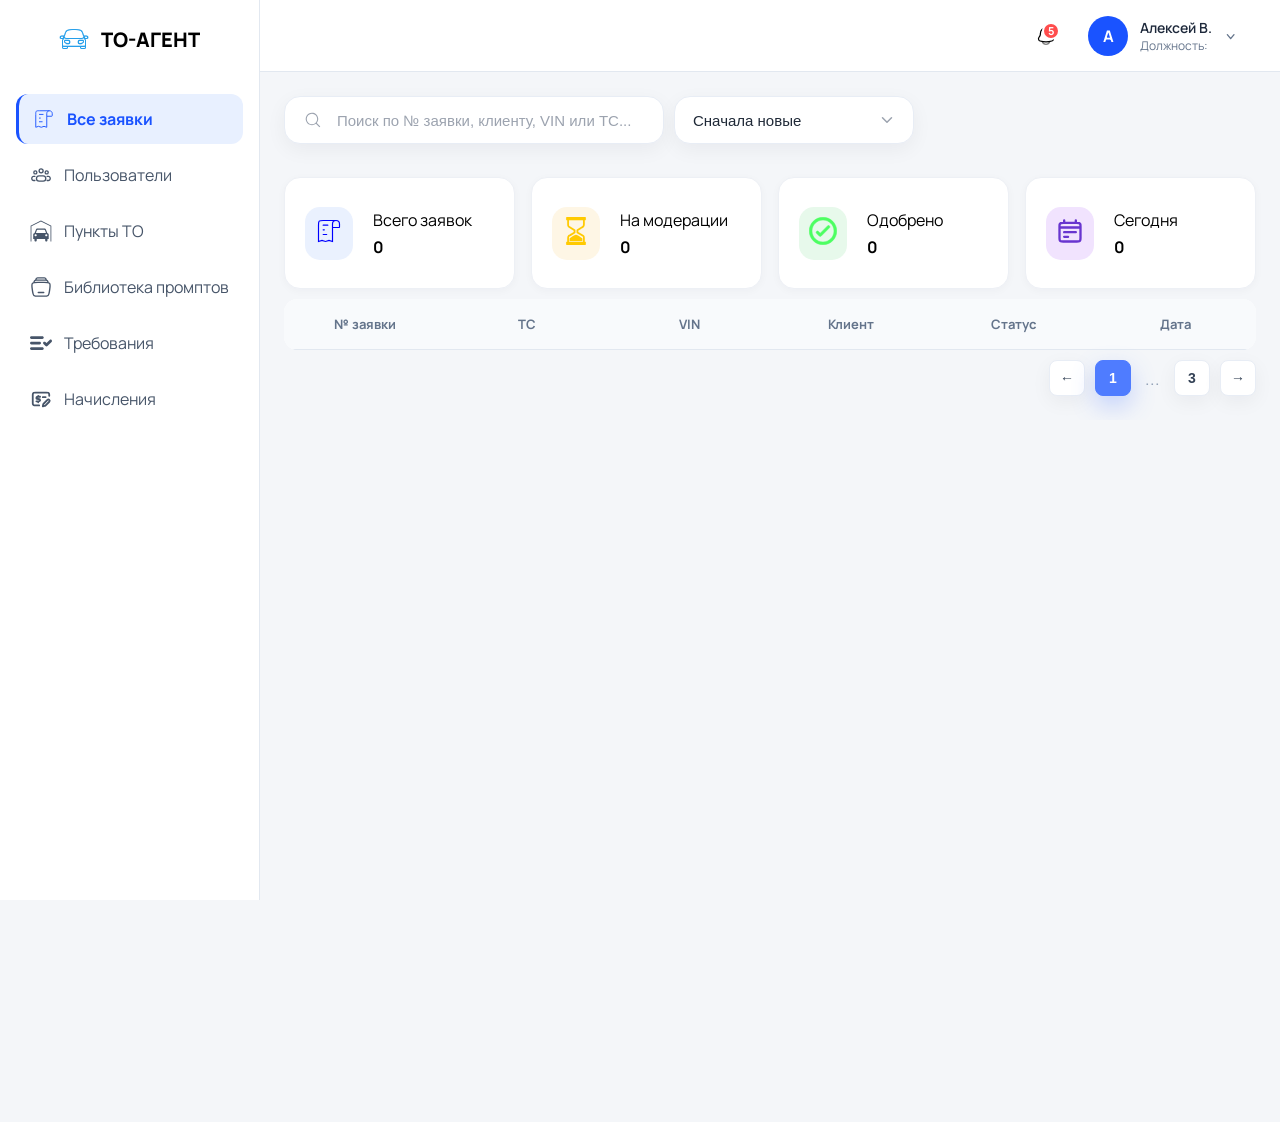
==== AdminPage/Mainpage.html @ 26b4badb "Коммит перед изменениями" ====
<!DOCTYPE html>
<html lang="ru">

<head>
    <meta charset="UTF-8">
    <meta name="viewport" content="width=device-width, initial-scale=1.0">
    <title>ТО-Агент</title>
    <link rel="icon" type="image/png" sizes="32x32" href="/Assets/Images/Icons/fourdicon.png">

    <link rel="stylesheet" href="Mainpage.css">
    <link rel="stylesheet" href="styles/Loader.css">
    <!-- Modals -->
    <link rel="stylesheet" href="styles/modals/AddTsPhotoModal.css">
    <link rel="stylesheet" href="styles/modals/AddTsDocumentModal.css">
    <link rel="stylesheet" href="styles/modals/DetailsSidebarModal.css">
    <link rel="stylesheet" href="styles/modals/ProfileSetting.css">
    <link rel="stylesheet" href="styles/modals/AddNewPromptModal.css">
    <link rel="stylesheet" href="styles/modals/AddNewPtoModal.css">
    <link rel="stylesheet" href="styles/modals/AddNewPhotoRequirementModal.css">
    <link rel="stylesheet" href="styles/modals/AddNewDocumentRequirementModal.css">
    <link rel="stylesheet" href="styles/modals/AccrualBalanceModal.css">
    <link rel="stylesheet" href="styles/modals/DeductBalanceModal.css">
    <link rel="stylesheet" href="styles/modals/DetailsPtoSidebar.css">
    <link rel="stylesheet" href="styles/modals/EditApplicationPhotoModal.css">
    <link rel="stylesheet" href="styles/modals/DeleteUserModal.css">
    <link rel="stylesheet" href="styles/modals/RedactUserModal.css">
    <link rel="stylesheet" href="styles/modals/DeletePromptModal.css">
    <link rel="stylesheet" href="styles/modals/RedactPromptModal.css">
    <link rel="stylesheet" href="styles/modals/RedactPtoModal.css">
    <link rel="stylesheet" href="styles/modals/DeletePtoModal.css">
    <link rel="stylesheet" href="styles/modals/NotificationModal.css">

    <!-- Screens -->
    <link rel="stylesheet" href="styles/screens/ApplicationsScreen.css">
    <link rel="stylesheet" href="styles/screens/UsersScreen.css">
    <link rel="stylesheet" href="styles/screens/PtoScreen.css">
    <link rel="stylesheet" href="styles/screens/PromptsScreen.css">
    <link rel="stylesheet" href="styles/screens/RequirementsScreen.css">
    <link rel="stylesheet" href="styles/screens/AccrualsScreen.css">

    <!-- Connections -->
    <link rel="preconnect" href="https://fonts.googleapis.com">
    <link rel="preconnect" href="https://fonts.gstatic.com" crossorigin>
    <link href="https://fonts.googleapis.com/css2?family=Manrope:wght@400;500;600;700;800&display=swap"
        rel="stylesheet">
    <link rel="stylesheet" href="../LibVendors/Tagify/tagify.css">
</head>

<body>
    <div id="AppLoader" class="AppLoader">
        <div class="LoaderBody">
            <div class="LoaderSpinner">
                <svg fill="none" height="100%" width="100%" viewBox="0 0 500 500" xmlns:xlink="http://www.w3.org/1999/xlink" xmlns="http://www.w3.org/2000/svg"> <g id="i0"> <g transform="translate(251.026,285.171)"> <animateTransform repeatCount="indefinite" type="translate" attributeName="transform" dur="2.78s" begin="0s" calcMode="spline" values="251.026 285.171; 251.026 282.474; 251.026 285.171; 251.026 282.474; 251.026 285.171; 251.026 282.474; 251.026 285.171; 251.026 282.474; 251.026 285.171; 251.026 282.474; 251.026 285.171; 251.026 282.474; 251.026 285.171; 251.026 282.474; 251.026 285.171; 251.026 282.474; 251.026 285.171; 251.026 282.474; 251.026 285.171; 251.026 282.474; 251.026 285.171; 251.026 282.474; 251.026 285.171; 251.026 282.474; 251.026 285.171; 251.026 282.474; 251.026 285.171; 251.026 282.474; 251.026 285.171; 251.026 282.474; 251.026 285.171; 251.026 282.474; 251.026 285.171; 251.026 282.474; 251.026 285.171; 251.026 282.474; 251.026 285.171; 251.026 282.474; 251.026 285.171; 251.026 282.474; 251.026 285.171; 251.026 282.474; 251.026 285.171; 251.026 282.474; 251.026 285.171; 251.026 282.474; 251.026 285.171; 251.026 285.171" keyTimes="0; 0.021583; 0.043165; 0.064748; 0.086331; 0.107914; 0.129497; 0.151079; 0.172662; 0.194244; 0.215827; 0.23741; 0.258993; 0.280576; 0.302158; 0.323741; 0.345324; 0.366906; 0.388489; 0.410071; 0.431655; 0.453238; 0.47482; 0.496403; 0.517985; 0.539568; 0.561151; 0.582734; 0.604317; 0.625899; 0.647482; 0.669065; 0.690647; 0.71223; 0.733813; 0.755396; 0.776979; 0.798561; 0.820144; 0.841727; 0.863309; 0.884892; 0.906474; 0.928058; 0.949641; 0.971223; 0.992806; 1" keySplines="0.333 0 0.667 1; 0.333 0 0.667 1; 0.167 0 0.667 1; 0.333 0 0.667 1; 0.167 0 0.667 1; 0.333 0 0.667 1; 0.167 0 0.667 1; 0.333 0 0.667 1; 0.167 0 0.667 1; 0.333 0 0.667 1; 0.167 0 0.667 1; 0.333 0 0.667 1; 0.167 0 0.667 1; 0.333 0 0.667 1; 0.167 0 0.667 1; 0.333 0 0.667 1; 0.167 0 0.667 1; 0.333 0 0.667 1; 0.167 0 0.667 1; 0.333 0 0.667 1; 0.167 0 0.667 1; 0.333 0 0.667 1; 0.167 0 0.667 1; 0.333 0 0.667 1; 0.167 0 0.667 1; 0.333 0 0.667 1; 0.167 0 0.667 1; 0.333 0 0.667 1; 0.167 0 0.667 1; 0.333 0 0.667 1; 0.167 0 0.667 1; 0.333 0 0.667 1; 0.167 0 0.667 1; 0.333 0 0.667 1; 0.167 0 0.667 1; 0.333 0 0.667 1; 0.167 0 0.667 1; 0.333 0 0.667 1; 0.167 0 0.667 1; 0.333 0 0.667 1; 0.167 0 0.667 1; 0.333 0 0.667 1; 0.167 0 0.667 1; 0.333 0 0.667 1; 0.167 0 0.667 1; 0.333 0 0.667 1; 0 0 1 1" fill="freeze" /> <g transform="scale(6.64,6.64) translate(-25.155,-30.297)"> <g id="i1"> <path d="M34.186,30.297C34.186,30.297,16.124,30.297,16.124,30.297" stroke-miterlimit="10" stroke-width="1" stroke="#0066f1"> <animate repeatCount="indefinite" attributeName="d" dur="2.78s" begin="0s" calcMode="spline" values="M34.186,30.297C34.186,30.297,16.124,30.297,16.124,30.297; M34.186,30.297C34.186,30.297,16.124,30.297,16.124,30.297; M34.186,30.297C34.186,30.297,16.124,30.297,16.124,30.297; M26.655,30.325C26.655,30.325,16.124,30.297,16.124,30.297; M26.655,30.325C26.655,30.325,16.124,30.297,16.124,30.297; M34.186,30.297C34.186,30.297,16.124,30.297,16.124,30.297; M34.186,30.297C34.186,30.297,16.124,30.297,16.124,30.297" keyTimes="0; 0.604317; 0.683453; 0.748201; 0.920863; 0.985612; 1" keySplines="0 0 1 1; 0.333 0 0.667 1; 0.333 0 0.667 1; 0.333 0 0.667 1; 0.333 0 0.667 1; 0 0 1 1" fill="freeze" /> </path> </g> </g> </g> </g> <g id="i0"> <g transform="translate(251.026,285.171)"> <animateTransform repeatCount="indefinite" type="translate" attributeName="transform" dur="2.78s" begin="0s" calcMode="spline" values="251.026 285.171; 251.026 282.474; 251.026 285.171; 251.026 282.474; 251.026 285.171; 251.026 282.474; 251.026 285.171; 251.026 282.474; 251.026 285.171; 251.026 282.474; 251.026 285.171; 251.026 282.474; 251.026 285.171; 251.026 282.474; 251.026 285.171; 251.026 282.474; 251.026 285.171; 251.026 282.474; 251.026 285.171; 251.026 282.474; 251.026 285.171; 251.026 282.474; 251.026 285.171; 251.026 282.474; 251.026 285.171; 251.026 282.474; 251.026 285.171; 251.026 282.474; 251.026 285.171; 251.026 282.474; 251.026 285.171; 251.026 282.474; 251.026 285.171; 251.026 282.474; 251.026 285.171; 251.026 282.474; 251.026 285.171; 251.026 282.474; 251.026 285.171; 251.026 282.474; 251.026 285.171; 251.026 282.474; 251.026 285.171; 251.026 282.474; 251.026 285.171; 251.026 282.474; 251.026 285.171; 251.026 285.171" keyTimes="0; 0.021583; 0.043165; 0.064748; 0.086331; 0.107914; 0.129497; 0.151079; 0.172662; 0.194244; 0.215827; 0.23741; 0.258993; 0.280576; 0.302158; 0.323741; 0.345324; 0.366906; 0.388489; 0.410071; 0.431655; 0.453238; 0.47482; 0.496403; 0.517985; 0.539568; 0.561151; 0.582734; 0.604317; 0.625899; 0.647482; 0.669065; 0.690647; 0.71223; 0.733813; 0.755396; 0.776979; 0.798561; 0.820144; 0.841727; 0.863309; 0.884892; 0.906474; 0.928058; 0.949641; 0.971223; 0.992806; 1" keySplines="0.333 0 0.667 1; 0.333 0 0.667 1; 0.167 0 0.667 1; 0.333 0 0.667 1; 0.167 0 0.667 1; 0.333 0 0.667 1; 0.167 0 0.667 1; 0.333 0 0.667 1; 0.167 0 0.667 1; 0.333 0 0.667 1; 0.167 0 0.667 1; 0.333 0 0.667 1; 0.167 0 0.667 1; 0.333 0 0.667 1; 0.167 0 0.667 1; 0.333 0 0.667 1; 0.167 0 0.667 1; 0.333 0 0.667 1; 0.167 0 0.667 1; 0.333 0 0.667 1; 0.167 0 0.667 1; 0.333 0 0.667 1; 0.167 0 0.667 1; 0.333 0 0.667 1; 0.167 0 0.667 1; 0.333 0 0.667 1; 0.167 0 0.667 1; 0.333 0 0.667 1; 0.167 0 0.667 1; 0.333 0 0.667 1; 0.167 0 0.667 1; 0.333 0 0.667 1; 0.167 0 0.667 1; 0.333 0 0.667 1; 0.167 0 0.667 1; 0.333 0 0.667 1; 0.167 0 0.667 1; 0.333 0 0.667 1; 0.167 0 0.667 1; 0.333 0 0.667 1; 0.167 0 0.667 1; 0.333 0 0.667 1; 0.167 0 0.667 1; 0.333 0 0.667 1; 0.167 0 0.667 1; 0.333 0 0.667 1; 0 0 1 1" fill="freeze" /> <g transform="scale(6.64,6.64) translate(-25.155,-30.297)"> <g transform="matrix(1,0,0,1,0,0)" id="i2"> <g id="i3" transform="matrix(1,0,0,1,25.261,26.331)"> <path d="M-15.775,3.966C-15.775,3.966,-19.064,3.966,-19.064,3.966C-19.832,3.966,-20.456,3.343,-20.456,2.574C-20.456,2.574,-20.456,-0.023,-20.456,-0.023C-20.456,-2.201,-18.691,-3.966,-16.514,-3.966C-16.514,-3.966,13.915,-3.966,13.915,-3.966C17.527,-3.966,20.456,-1.038,20.456,2.574C20.456,2.574,20.456,3.966,20.456,3.966C20.456,3.966,15.562,3.966,15.562,3.966" stroke-miterlimit="10" stroke-width="1" stroke="#0066f1"> <animate repeatCount="indefinite" attributeName="d" dur="2.78s" begin="0s" calcMode="spline" values="M-15.775,3.966C-15.775,3.966,-19.064,3.966,-19.064,3.966C-19.832,3.966,-20.456,3.343,-20.456,2.574C-20.456,2.574,-20.456,-0.023,-20.456,-0.023C-20.456,-2.201,-18.691,-3.966,-16.514,-3.966C-16.514,-3.966,13.915,-3.966,13.915,-3.966C17.527,-3.966,20.456,-1.038,20.456,2.574C20.456,2.574,20.456,3.966,20.456,3.966C20.456,3.966,15.562,3.966,15.562,3.966; M-15.775,3.966C-15.775,3.966,-19.064,3.966,-19.064,3.966C-19.832,3.966,-20.456,3.343,-20.456,2.574C-20.456,2.574,-20.456,-0.023,-20.456,-0.023C-20.456,-2.201,-18.691,-3.966,-16.514,-3.966C-16.514,-3.966,13.915,-3.966,13.915,-3.966C17.527,-3.966,20.456,-1.038,20.456,2.574C20.456,2.574,20.456,3.966,20.456,3.966C20.456,3.966,15.562,3.966,15.562,3.966; M-15.775,3.966C-15.775,3.966,-19.064,3.966,-19.064,3.966C-19.832,3.966,-20.456,3.343,-20.456,2.574C-20.456,2.574,-20.456,-1.529,-20.456,-1.529C-20.456,-3.707,-18.691,-5.472,-16.514,-5.472C-16.514,-5.472,13.915,-5.472,13.915,-5.472C17.527,-5.472,20.456,-2.544,20.456,1.068C20.456,1.068,20.456,3.966,20.456,3.966C20.456,3.966,15.562,3.966,15.562,3.966; M-15.775,3.966C-15.775,3.966,-19.064,3.966,-19.064,3.966C-19.832,3.966,-20.456,3.343,-20.456,2.574C-20.456,2.574,-20.456,-1.529,-20.456,-1.529C-20.456,-3.707,-18.691,-5.472,-16.514,-5.472C-16.514,-5.472,13.915,-5.472,13.915,-5.472C17.527,-5.472,20.456,-2.544,20.456,1.068C20.456,1.068,20.456,3.966,20.456,3.966C20.456,3.966,15.562,3.966,15.562,3.966; M-15.775,3.966C-15.775,3.966,-19.064,3.966,-19.064,3.966C-19.832,3.966,-20.456,3.343,-20.456,2.574C-20.456,2.574,-20.456,-0.023,-20.456,-0.023C-20.456,-2.201,-18.691,-3.966,-16.514,-3.966C-16.514,-3.966,13.915,-3.213,13.915,-3.213C17.527,-3.213,20.456,-1.038,20.456,2.574C20.456,2.574,20.456,3.966,20.456,3.966C20.456,3.966,15.562,3.966,15.562,3.966; M-15.775,3.966C-15.775,3.966,-19.064,3.966,-19.064,3.966C-19.832,3.966,-20.456,3.343,-20.456,2.574C-20.456,2.574,-20.456,-0.023,-20.456,-0.023C-20.456,-2.201,-18.691,-3.966,-16.514,-3.966C-16.514,-3.966,13.915,-3.213,13.915,-3.213C17.527,-3.213,20.456,-1.038,20.456,2.574C20.456,2.574,20.456,3.966,20.456,3.966C20.456,3.966,15.562,3.966,15.562,3.966; M-15.775,3.966C-15.775,3.966,-19.064,3.966,-19.064,3.966C-19.832,3.966,-20.456,3.343,-20.456,2.574C-20.456,2.574,-20.456,-0.023,-20.456,-0.023C-20.456,-2.201,-18.691,-3.966,-16.514,-3.966C-16.514,-3.966,6.762,-3.966,6.762,-3.966C10.374,-3.966,13.302,-1.038,13.302,2.574C13.302,2.574,13.302,3.966,13.302,3.966C13.302,3.966,8.558,4,8.558,4; M-15.775,3.966C-15.775,3.966,-19.064,3.966,-19.064,3.966C-19.832,3.966,-20.456,3.343,-20.456,2.574C-20.456,2.574,-20.456,-0.023,-20.456,-0.023C-20.456,-2.201,-18.691,-3.966,-16.514,-3.966C-16.514,-3.966,6.762,-3.966,6.762,-3.966C10.374,-3.966,13.302,-1.038,13.302,2.574C13.302,2.574,13.302,3.966,13.302,3.966C13.302,3.966,8.558,4,8.558,4; M-15.775,3.966C-15.775,3.966,-19.064,3.966,-19.064,3.966C-19.832,3.966,-20.456,3.343,-20.456,2.574C-20.456,2.574,-20.456,-0.023,-20.456,-0.023C-20.456,-2.201,-18.691,-3.966,-16.514,-3.966C-16.514,-3.966,13.915,-3.966,13.915,-3.966C17.527,-3.966,20.456,-1.038,20.456,2.574C20.456,2.574,20.456,3.966,20.456,3.966C20.456,3.966,15.562,3.966,15.562,3.966; M-15.775,3.966C-15.775,3.966,-19.064,3.966,-19.064,3.966C-19.832,3.966,-20.456,3.343,-20.456,2.574C-20.456,2.574,-20.456,-0.023,-20.456,-0.023C-20.456,-2.201,-18.691,-3.966,-16.514,-3.966C-16.514,-3.966,13.915,-3.966,13.915,-3.966C17.527,-3.966,20.456,-1.038,20.456,2.574C20.456,2.574,20.456,3.966,20.456,3.966C20.456,3.966,15.562,3.966,15.562,3.966" keyTimes="0; 0.122302; 0.18705; 0.395684; 0.460432; 0.683453; 0.748201; 0.920863; 0.985612; 1" keySplines="0 0 1 1; 0.333 0 0.667 1; 0.333 0 0.667 1; 0.333 0 0.667 1; 0.333 0 0.667 1; 0.333 0 0.667 1; 0.333 0 0.667 1; 0.333 0 0.667 1; 0 0 1 1" fill="freeze" /> </path> </g> </g> </g> </g> </g> <g id="i0"> <g transform="translate(251.026,285.171)"> <animateTransform repeatCount="indefinite" type="translate" attributeName="transform" dur="2.78s" begin="0s" calcMode="spline" values="251.026 285.171; 251.026 282.474; 251.026 285.171; 251.026 282.474; 251.026 285.171; 251.026 282.474; 251.026 285.171; 251.026 282.474; 251.026 285.171; 251.026 282.474; 251.026 285.171; 251.026 282.474; 251.026 285.171; 251.026 282.474; 251.026 285.171; 251.026 282.474; 251.026 285.171; 251.026 282.474; 251.026 285.171; 251.026 282.474; 251.026 285.171; 251.026 282.474; 251.026 285.171; 251.026 282.474; 251.026 285.171; 251.026 282.474; 251.026 285.171; 251.026 282.474; 251.026 285.171; 251.026 282.474; 251.026 285.171; 251.026 282.474; 251.026 285.171; 251.026 282.474; 251.026 285.171; 251.026 282.474; 251.026 285.171; 251.026 282.474; 251.026 285.171; 251.026 282.474; 251.026 285.171; 251.026 282.474; 251.026 285.171; 251.026 282.474; 251.026 285.171; 251.026 282.474; 251.026 285.171; 251.026 285.171" keyTimes="0; 0.021583; 0.043165; 0.064748; 0.086331; 0.107914; 0.129497; 0.151079; 0.172662; 0.194244; 0.215827; 0.23741; 0.258993; 0.280576; 0.302158; 0.323741; 0.345324; 0.366906; 0.388489; 0.410071; 0.431655; 0.453238; 0.47482; 0.496403; 0.517985; 0.539568; 0.561151; 0.582734; 0.604317; 0.625899; 0.647482; 0.669065; 0.690647; 0.71223; 0.733813; 0.755396; 0.776979; 0.798561; 0.820144; 0.841727; 0.863309; 0.884892; 0.906474; 0.928058; 0.949641; 0.971223; 0.992806; 1" keySplines="0.333 0 0.667 1; 0.333 0 0.667 1; 0.167 0 0.667 1; 0.333 0 0.667 1; 0.167 0 0.667 1; 0.333 0 0.667 1; 0.167 0 0.667 1; 0.333 0 0.667 1; 0.167 0 0.667 1; 0.333 0 0.667 1; 0.167 0 0.667 1; 0.333 0 0.667 1; 0.167 0 0.667 1; 0.333 0 0.667 1; 0.167 0 0.667 1; 0.333 0 0.667 1; 0.167 0 0.667 1; 0.333 0 0.667 1; 0.167 0 0.667 1; 0.333 0 0.667 1; 0.167 0 0.667 1; 0.333 0 0.667 1; 0.167 0 0.667 1; 0.333 0 0.667 1; 0.167 0 0.667 1; 0.333 0 0.667 1; 0.167 0 0.667 1; 0.333 0 0.667 1; 0.167 0 0.667 1; 0.333 0 0.667 1; 0.167 0 0.667 1; 0.333 0 0.667 1; 0.167 0 0.667 1; 0.333 0 0.667 1; 0.167 0 0.667 1; 0.333 0 0.667 1; 0.167 0 0.667 1; 0.333 0 0.667 1; 0.167 0 0.667 1; 0.333 0 0.667 1; 0.167 0 0.667 1; 0.333 0 0.667 1; 0.167 0 0.667 1; 0.333 0 0.667 1; 0.167 0 0.667 1; 0.333 0 0.667 1; 0 0 1 1" fill="freeze" /> <g transform="scale(6.64,6.64) translate(-25.155,-30.297)"> <g id="i4"> <g transform="translate(6.139,27.36)"> <animateTransform repeatCount="indefinite" type="translate" attributeName="transform" dur="2.78s" begin="0s" calcMode="spline" values="6.139 27.36; 6.139 27.36; 6.139 26.984; 6.139 26.984; 6.139 27.134; 6.139 27.134; 6.139 27.134; 6.139 27.36; 6.139 27.36" keyTimes="0; 0.122302; 0.18705; 0.395684; 0.460432; 0.683453; 0.920863; 0.985612; 1" keySplines="0 0 1 1; 0.333 0 0.667 1; 0 0 1 1; 0.333 0 0.667 1; 0 0 1 1; 0 0 1 1; 0.333 0 0.667 1; 0 0 1 1" fill="freeze" /> <g transform="scale(1,1) translate(-6.139,-27.36)"> <g id="i5" transform="matrix(1,0,0,1,6.139,27.36)"> <path d="M0.335,-0.997C0.335,-0.997,-1.333,-0.997,-1.333,-0.997C-1.333,-0.997,-1.333,0.997,-1.333,0.997C-1.333,0.997,0.335,0.997,0.335,0.997C0.886,0.997,1.333,0.551,1.333,0C1.333,-0.551,0.886,-0.997,0.335,-0.997Z" stroke-miterlimit="10" stroke-width="1" stroke="#0066f1"> <animate repeatCount="indefinite" attributeName="d" dur="2.78s" begin="0s" calcMode="spline" values="M0.335,-0.997C0.335,-0.997,-1.333,-0.997,-1.333,-0.997C-1.333,-0.997,-1.333,0.997,-1.333,0.997C-1.333,0.997,0.335,0.997,0.335,0.997C0.886,0.997,1.333,0.551,1.333,0C1.333,-0.551,0.886,-0.997,0.335,-0.997Z; M0.335,-0.997C0.335,-0.997,-1.333,-0.997,-1.333,-0.997C-1.333,-0.997,-1.333,0.997,-1.333,0.997C-1.333,0.997,0.335,0.997,0.335,0.997C0.886,0.997,1.333,0.551,1.333,0C1.333,-0.551,0.886,-0.997,0.335,-0.997Z; M0.335,-2.409C0.335,-2.409,-1.333,-2.409,-1.333,-2.409C-1.333,-2.409,-1.333,0.997,-1.333,0.997C-1.333,0.997,0.335,0.997,0.335,0.997C0.886,0.997,1.384,0.479,1.333,-0.753C1.278,-2.08,0.886,-2.409,0.335,-2.409Z; M0.335,-2.409C0.335,-2.409,-1.333,-2.409,-1.333,-2.409C-1.333,-2.409,-1.333,0.997,-1.333,0.997C-1.333,0.997,0.335,0.997,0.335,0.997C0.886,0.997,1.384,0.479,1.333,-0.753C1.278,-2.08,0.886,-2.409,0.335,-2.409Z; M0.335,-0.903C0.335,-0.903,-1.258,-0.903,-1.258,-0.903C-1.258,-0.903,-1.258,0.997,-1.258,0.997C-1.258,0.997,0.335,0.997,0.335,0.997C0.886,0.997,1.797,0.991,1.801,-0.037C1.805,-0.873,0.886,-0.903,0.335,-0.903Z; M0.335,-0.903C0.335,-0.903,-1.258,-0.903,-1.258,-0.903C-1.258,-0.903,-1.258,0.997,-1.258,0.997C-1.258,0.997,0.335,0.997,0.335,0.997C0.886,0.997,1.797,0.991,1.801,-0.037C1.805,-0.873,0.886,-0.903,0.335,-0.903Z; M0.335,-1.138C0.335,-1.138,-1.258,-1.138,-1.258,-1.138C-1.258,-1.138,-1.258,1.35,-1.258,1.35C-1.258,1.35,0.335,1.35,0.335,1.35C0.886,1.35,1.711,1.158,1.707,-0.037C1.704,-0.873,0.886,-1.138,0.335,-1.138Z; M0.335,-1.138C0.335,-1.138,-1.258,-1.138,-1.258,-1.138C-1.258,-1.138,-1.258,1.35,-1.258,1.35C-1.258,1.35,0.335,1.35,0.335,1.35C0.886,1.35,1.711,1.158,1.707,-0.037C1.704,-0.873,0.886,-1.138,0.335,-1.138Z; M0.335,-0.997C0.335,-0.997,-1.333,-0.997,-1.333,-0.997C-1.333,-0.997,-1.333,0.997,-1.333,0.997C-1.333,0.997,0.335,0.997,0.335,0.997C0.886,0.997,1.333,0.551,1.333,0C1.333,-0.551,0.886,-0.997,0.335,-0.997Z; M0.335,-0.997C0.335,-0.997,-1.333,-0.997,-1.333,-0.997C-1.333,-0.997,-1.333,0.997,-1.333,0.997C-1.333,0.997,0.335,0.997,0.335,0.997C0.886,0.997,1.333,0.551,1.333,0C1.333,-0.551,0.886,-0.997,0.335,-0.997Z" keyTimes="0; 0.122302; 0.18705; 0.395684; 0.460432; 0.683453; 0.748201; 0.920863; 0.985612; 1" keySplines="0 0 1 1; 0.333 0 0.667 1; 0.333 0 0.667 1; 0.333 0 0.667 1; 0.333 0 0.667 1; 0.333 0 0.667 1; 0.333 0 0.667 1; 0.333 0 0.667 1; 0 0 1 1" fill="freeze" /> </path> </g> </g> </g> </g> </g> </g> </g> <g id="i0"> <g transform="translate(251.026,285.171)"> <animateTransform repeatCount="indefinite" type="translate" attributeName="transform" dur="2.78s" begin="0s" calcMode="spline" values="251.026 285.171; 251.026 282.474; 251.026 285.171; 251.026 282.474; 251.026 285.171; 251.026 282.474; 251.026 285.171; 251.026 282.474; 251.026 285.171; 251.026 282.474; 251.026 285.171; 251.026 282.474; 251.026 285.171; 251.026 282.474; 251.026 285.171; 251.026 282.474; 251.026 285.171; 251.026 282.474; 251.026 285.171; 251.026 282.474; 251.026 285.171; 251.026 282.474; 251.026 285.171; 251.026 282.474; 251.026 285.171; 251.026 282.474; 251.026 285.171; 251.026 282.474; 251.026 285.171; 251.026 282.474; 251.026 285.171; 251.026 282.474; 251.026 285.171; 251.026 282.474; 251.026 285.171; 251.026 282.474; 251.026 285.171; 251.026 282.474; 251.026 285.171; 251.026 282.474; 251.026 285.171; 251.026 282.474; 251.026 285.171; 251.026 282.474; 251.026 285.171; 251.026 282.474; 251.026 285.171; 251.026 285.171" keyTimes="0; 0.021583; 0.043165; 0.064748; 0.086331; 0.107914; 0.129497; 0.151079; 0.172662; 0.194244; 0.215827; 0.23741; 0.258993; 0.280576; 0.302158; 0.323741; 0.345324; 0.366906; 0.388489; 0.410071; 0.431655; 0.453238; 0.47482; 0.496403; 0.517985; 0.539568; 0.561151; 0.582734; 0.604317; 0.625899; 0.647482; 0.669065; 0.690647; 0.71223; 0.733813; 0.755396; 0.776979; 0.798561; 0.820144; 0.841727; 0.863309; 0.884892; 0.906474; 0.928058; 0.949641; 0.971223; 0.992806; 1" keySplines="0.333 0 0.667 1; 0.333 0 0.667 1; 0.167 0 0.667 1; 0.333 0 0.667 1; 0.167 0 0.667 1; 0.333 0 0.667 1; 0.167 0 0.667 1; 0.333 0 0.667 1; 0.167 0 0.667 1; 0.333 0 0.667 1; 0.167 0 0.667 1; 0.333 0 0.667 1; 0.167 0 0.667 1; 0.333 0 0.667 1; 0.167 0 0.667 1; 0.333 0 0.667 1; 0.167 0 0.667 1; 0.333 0 0.667 1; 0.167 0 0.667 1; 0.333 0 0.667 1; 0.167 0 0.667 1; 0.333 0 0.667 1; 0.167 0 0.667 1; 0.333 0 0.667 1; 0.167 0 0.667 1; 0.333 0 0.667 1; 0.167 0 0.667 1; 0.333 0 0.667 1; 0.167 0 0.667 1; 0.333 0 0.667 1; 0.167 0 0.667 1; 0.333 0 0.667 1; 0.167 0 0.667 1; 0.333 0 0.667 1; 0.167 0 0.667 1; 0.333 0 0.667 1; 0.167 0 0.667 1; 0.333 0 0.667 1; 0.167 0 0.667 1; 0.333 0 0.667 1; 0.167 0 0.667 1; 0.333 0 0.667 1; 0.167 0 0.667 1; 0.333 0 0.667 1; 0.167 0 0.667 1; 0.333 0 0.667 1; 0 0 1 1" fill="freeze" /> <g transform="scale(6.64,6.64) translate(-25.155,-30.297)"> <g id="i6"> <g transform="translate(41.887,24.924)"> <animateTransform repeatCount="indefinite" type="translate" attributeName="transform" dur="2.78s" begin="0s" calcMode="spline" values="41.887 24.924; 41.887 24.924; 42.677 24.095; 42.677 24.095; 42.677 25.375; 42.677 25.375; 35.147 25.375; 35.147 25.375; 41.887 24.924; 41.887 24.924" keyTimes="0; 0.122302; 0.18705; 0.395684; 0.460432; 0.683453; 0.748201; 0.920863; 0.985612; 1" keySplines="0 0 1 1; 0.333 0 0.667 1; 0 0 1 1; 0.333 0 0.667 1; 0 0 1 1; 0.333 0 0.667 1; 0 0 1 1; 0.333 0 0.667 1; 0 0 1 1" fill="freeze" /> <g transform="rotate(0)"> <animateTransform repeatCount="indefinite" type="rotate" attributeName="transform" dur="2.78s" begin="0s" calcMode="spline" values="0; 0; 21; 21; 0; 0; 0" keyTimes="0; 0.395683; 0.460432; 0.683453; 0.748202; 0.920863; 1" keySplines="0 0 1 1; 0.333 0 0.667 1; 0.333 0 0.667 1; 0.333 0 0.667 1; 0.333 0 0.667 1; 0 0 1 1" fill="freeze" /> <g transform="scale(1,1) translate(-41.887,-24.924)"> <g id="i7" transform="matrix(1,0,0,1,41.887,24.924)"> <path stroke-miterlimit="10" stroke-width="1" stroke="#0066f1" d="M2.505,1.036C2.505,1.036,-0.433,1.036,-0.433,1.036C-1.577,1.036,-2.505,0.109,-2.505,-1.036C-2.505,-1.036,-0.128,-1.036,-0.128,-1.036C1.123,-1.036,2.211,-0.179,2.505,1.036Z" /> </g> </g> </g> </g> </g> </g> </g> </g> <g id="i0"> <g transform="translate(251.026,285.171)"> <animateTransform repeatCount="indefinite" type="translate" attributeName="transform" dur="2.78s" begin="0s" calcMode="spline" values="251.026 285.171; 251.026 282.474; 251.026 285.171; 251.026 282.474; 251.026 285.171; 251.026 282.474; 251.026 285.171; 251.026 282.474; 251.026 285.171; 251.026 282.474; 251.026 285.171; 251.026 282.474; 251.026 285.171; 251.026 282.474; 251.026 285.171; 251.026 282.474; 251.026 285.171; 251.026 282.474; 251.026 285.171; 251.026 282.474; 251.026 285.171; 251.026 282.474; 251.026 285.171; 251.026 282.474; 251.026 285.171; 251.026 282.474; 251.026 285.171; 251.026 282.474; 251.026 285.171; 251.026 282.474; 251.026 285.171; 251.026 282.474; 251.026 285.171; 251.026 282.474; 251.026 285.171; 251.026 282.474; 251.026 285.171; 251.026 282.474; 251.026 285.171; 251.026 282.474; 251.026 285.171; 251.026 282.474; 251.026 285.171; 251.026 282.474; 251.026 285.171; 251.026 282.474; 251.026 285.171; 251.026 285.171" keyTimes="0; 0.021583; 0.043165; 0.064748; 0.086331; 0.107914; 0.129497; 0.151079; 0.172662; 0.194244; 0.215827; 0.23741; 0.258993; 0.280576; 0.302158; 0.323741; 0.345324; 0.366906; 0.388489; 0.410071; 0.431655; 0.453238; 0.47482; 0.496403; 0.517985; 0.539568; 0.561151; 0.582734; 0.604317; 0.625899; 0.647482; 0.669065; 0.690647; 0.71223; 0.733813; 0.755396; 0.776979; 0.798561; 0.820144; 0.841727; 0.863309; 0.884892; 0.906474; 0.928058; 0.949641; 0.971223; 0.992806; 1" keySplines="0.333 0 0.667 1; 0.333 0 0.667 1; 0.167 0 0.667 1; 0.333 0 0.667 1; 0.167 0 0.667 1; 0.333 0 0.667 1; 0.167 0 0.667 1; 0.333 0 0.667 1; 0.167 0 0.667 1; 0.333 0 0.667 1; 0.167 0 0.667 1; 0.333 0 0.667 1; 0.167 0 0.667 1; 0.333 0 0.667 1; 0.167 0 0.667 1; 0.333 0 0.667 1; 0.167 0 0.667 1; 0.333 0 0.667 1; 0.167 0 0.667 1; 0.333 0 0.667 1; 0.167 0 0.667 1; 0.333 0 0.667 1; 0.167 0 0.667 1; 0.333 0 0.667 1; 0.167 0 0.667 1; 0.333 0 0.667 1; 0.167 0 0.667 1; 0.333 0 0.667 1; 0.167 0 0.667 1; 0.333 0 0.667 1; 0.167 0 0.667 1; 0.333 0 0.667 1; 0.167 0 0.667 1; 0.333 0 0.667 1; 0.167 0 0.667 1; 0.333 0 0.667 1; 0.167 0 0.667 1; 0.333 0 0.667 1; 0.167 0 0.667 1; 0.333 0 0.667 1; 0.167 0 0.667 1; 0.333 0 0.667 1; 0.167 0 0.667 1; 0.333 0 0.667 1; 0.167 0 0.667 1; 0.333 0 0.667 1; 0 0 1 1" fill="freeze" /> <g transform="scale(6.64,6.64) translate(-25.155,-30.297)"> <g transform="matrix(1,0,0,1,0,0)" id="i8"> <g> <g id="i9" transform="translate(22.493,20.243)"> <animateTransform repeatCount="indefinite" type="translate" attributeName="transform" dur="2.78s" begin="0s" calcMode="spline" values="22.493 20.243; 22.493 20.243; 22.493 18.737; 22.493 18.737; 22.493 20.7; 22.493 20.7; 18.728 20.243; 18.728 20.243; 22.493 20.243; 22.493 20.243" keyTimes="0; 0.122302; 0.18705; 0.395684; 0.460432; 0.683453; 0.748201; 0.920863; 0.985612; 1" keySplines="0 0 1 1; 0.333 0 0.667 1; 0 0 1 1; 0.333 0 0.667 1; 0 0 1 1; 0.333 0 0.667 1; 0 0 1 1; 0.333 0 0.667 1; 0 0 1 1" fill="freeze" /> <path d="M3.773,-2.122C3.773,-2.122,-3.46,-2.122,-3.46,-2.122C-5.015,-2.122,-6.497,-1.471,-7.548,-0.326C-7.548,-0.326,-9.794,2.122,-9.794,2.122C-9.794,2.122,9.794,2.122,9.794,2.122C9.794,2.122,6.771,-0.885,6.771,-0.885C5.974,-1.677,4.896,-2.122,3.773,-2.122Z" stroke-miterlimit="10" stroke-width="1" stroke="#0066f1"> <animate repeatCount="indefinite" attributeName="d" dur="2.78s" begin="0s" calcMode="spline" values="M3.773,-2.122C3.773,-2.122,-3.46,-2.122,-3.46,-2.122C-5.015,-2.122,-6.497,-1.471,-7.548,-0.326C-7.548,-0.326,-9.794,2.122,-9.794,2.122C-9.794,2.122,9.794,2.122,9.794,2.122C9.794,2.122,6.771,-0.885,6.771,-0.885C5.974,-1.677,4.896,-2.122,3.773,-2.122Z; M3.773,-2.122C3.773,-2.122,-3.46,-2.122,-3.46,-2.122C-5.015,-2.122,-6.497,-1.471,-7.548,-0.326C-7.548,-0.326,-9.794,2.122,-9.794,2.122C-9.794,2.122,9.794,2.122,9.794,2.122C9.794,2.122,6.771,-0.885,6.771,-0.885C5.974,-1.677,4.896,-2.122,3.773,-2.122Z; M5.995,-5.15C5.995,-5.15,-7.507,-5.134,-7.507,-5.134C-9.993,-5.077,-10.803,-5.115,-11.595,-3.338C-11.595,-3.338,-13.842,2.122,-13.842,2.122C-13.842,2.122,12.016,2.106,12.016,2.106C12.016,2.106,8.993,-3.913,8.993,-3.913C8.079,-5.131,7.118,-5.15,5.995,-5.15Z; M5.995,-5.15C5.995,-5.15,-7.507,-5.134,-7.507,-5.134C-9.993,-5.077,-10.803,-5.115,-11.595,-3.338C-11.595,-3.338,-13.842,2.122,-13.842,2.122C-13.842,2.122,12.016,2.106,12.016,2.106C12.016,2.106,8.993,-3.913,8.993,-3.913C8.079,-5.131,7.118,-5.15,5.995,-5.15Z; M3.472,-2.329C3.472,-2.329,2.188,-2.273,2.188,-2.273C1.133,-2.134,2.281,-1.474,4.35,0.352C4.35,0.352,6.471,2.127,6.471,2.127C6.471,2.127,9.794,2.122,9.794,2.122C9.794,2.122,6.602,-0.734,6.602,-0.734C5.538,-1.512,4.595,-2.329,3.472,-2.329Z; M3.472,-2.329C3.472,-2.329,2.188,-2.273,2.188,-2.273C1.133,-2.134,2.281,-1.474,4.35,0.352C4.35,0.352,6.471,2.127,6.471,2.127C6.471,2.127,9.794,2.122,9.794,2.122C9.794,2.122,6.602,-0.734,6.602,-0.734C5.538,-1.512,4.595,-2.329,3.472,-2.329Z; M3.773,-2.122C3.773,-2.122,-0.824,-2.122,-0.824,-2.122C-2.379,-2.122,-3.861,-1.471,-4.912,-0.326C-4.912,-0.326,-7.159,2.122,-7.159,2.122C-7.159,2.122,9.794,2.122,9.794,2.122C9.794,2.122,6.771,-0.885,6.771,-0.885C5.974,-1.677,4.896,-2.122,3.773,-2.122Z; M3.773,-2.122C3.773,-2.122,-0.824,-2.122,-0.824,-2.122C-2.379,-2.122,-3.861,-1.471,-4.912,-0.326C-4.912,-0.326,-7.159,2.122,-7.159,2.122C-7.159,2.122,9.794,2.122,9.794,2.122C9.794,2.122,6.771,-0.885,6.771,-0.885C5.974,-1.677,4.896,-2.122,3.773,-2.122Z; M3.773,-2.122C3.773,-2.122,-3.46,-2.122,-3.46,-2.122C-5.015,-2.122,-6.497,-1.471,-7.548,-0.326C-7.548,-0.326,-9.794,2.122,-9.794,2.122C-9.794,2.122,9.794,2.122,9.794,2.122C9.794,2.122,6.771,-0.885,6.771,-0.885C5.974,-1.677,4.896,-2.122,3.773,-2.122Z; M3.773,-2.122C3.773,-2.122,-3.46,-2.122,-3.46,-2.122C-5.015,-2.122,-6.497,-1.471,-7.548,-0.326C-7.548,-0.326,-9.794,2.122,-9.794,2.122C-9.794,2.122,9.794,2.122,9.794,2.122C9.794,2.122,6.771,-0.885,6.771,-0.885C5.974,-1.677,4.896,-2.122,3.773,-2.122Z" keyTimes="0; 0.122302; 0.18705; 0.395684; 0.460432; 0.683453; 0.748201; 0.920863; 0.985612; 1" keySplines="0 0 1 1; 0.333 0 0.667 1; 0.333 0 0.667 1; 0.333 0 0.667 1; 0.333 0 0.667 1; 0.333 0 0.667 1; 0.333 0 0.667 1; 0.333 0 0.667 1; 0 0 1 1" fill="freeze" /> </path> </g> </g> </g> </g> </g> </g> <g id="i0"> <g transform="translate(251.026,285.171)"> <animateTransform repeatCount="indefinite" type="translate" attributeName="transform" dur="2.78s" begin="0s" calcMode="spline" values="251.026 285.171; 251.026 282.474; 251.026 285.171; 251.026 282.474; 251.026 285.171; 251.026 282.474; 251.026 285.171; 251.026 282.474; 251.026 285.171; 251.026 282.474; 251.026 285.171; 251.026 282.474; 251.026 285.171; 251.026 282.474; 251.026 285.171; 251.026 282.474; 251.026 285.171; 251.026 282.474; 251.026 285.171; 251.026 282.474; 251.026 285.171; 251.026 282.474; 251.026 285.171; 251.026 282.474; 251.026 285.171; 251.026 282.474; 251.026 285.171; 251.026 282.474; 251.026 285.171; 251.026 282.474; 251.026 285.171; 251.026 282.474; 251.026 285.171; 251.026 282.474; 251.026 285.171; 251.026 282.474; 251.026 285.171; 251.026 282.474; 251.026 285.171; 251.026 282.474; 251.026 285.171; 251.026 282.474; 251.026 285.171; 251.026 282.474; 251.026 285.171; 251.026 282.474; 251.026 285.171; 251.026 285.171" keyTimes="0; 0.021583; 0.043165; 0.064748; 0.086331; 0.107914; 0.129497; 0.151079; 0.172662; 0.194244; 0.215827; 0.23741; 0.258993; 0.280576; 0.302158; 0.323741; 0.345324; 0.366906; 0.388489; 0.410071; 0.431655; 0.453238; 0.47482; 0.496403; 0.517985; 0.539568; 0.561151; 0.582734; 0.604317; 0.625899; 0.647482; 0.669065; 0.690647; 0.71223; 0.733813; 0.755396; 0.776979; 0.798561; 0.820144; 0.841727; 0.863309; 0.884892; 0.906474; 0.928058; 0.949641; 0.971223; 0.992806; 1" keySplines="0.333 0 0.667 1; 0.333 0 0.667 1; 0.167 0 0.667 1; 0.333 0 0.667 1; 0.167 0 0.667 1; 0.333 0 0.667 1; 0.167 0 0.667 1; 0.333 0 0.667 1; 0.167 0 0.667 1; 0.333 0 0.667 1; 0.167 0 0.667 1; 0.333 0 0.667 1; 0.167 0 0.667 1; 0.333 0 0.667 1; 0.167 0 0.667 1; 0.333 0 0.667 1; 0.167 0 0.667 1; 0.333 0 0.667 1; 0.167 0 0.667 1; 0.333 0 0.667 1; 0.167 0 0.667 1; 0.333 0 0.667 1; 0.167 0 0.667 1; 0.333 0 0.667 1; 0.167 0 0.667 1; 0.333 0 0.667 1; 0.167 0 0.667 1; 0.333 0 0.667 1; 0.167 0 0.667 1; 0.333 0 0.667 1; 0.167 0 0.667 1; 0.333 0 0.667 1; 0.167 0 0.667 1; 0.333 0 0.667 1; 0.167 0 0.667 1; 0.333 0 0.667 1; 0.167 0 0.667 1; 0.333 0 0.667 1; 0.167 0 0.667 1; 0.333 0 0.667 1; 0.167 0 0.667 1; 0.333 0 0.667 1; 0.167 0 0.667 1; 0.333 0 0.667 1; 0.167 0 0.667 1; 0.333 0 0.667 1; 0 0 1 1" fill="freeze" /> <g transform="scale(6.64,6.64) translate(-25.155,-30.297)"> <g transform="matrix(1,0,0,1,0,0)" id="i10"> <g> <g id="i11" transform="translate(0,0)"> <animateTransform repeatCount="indefinite" type="translate" attributeName="transform" dur="2.78s" begin="0s" calcMode="spline" values="0 0; 0 0; -7.38 -1.506; -7.38 -1.506; -7.38 -0.184; -7.38 0.193; -7.38 0.193; 0 0; 0 0; 0 0; 0 0" keyTimes="0; 0.122302; 0.18705; 0.395684; 0.431654; 0.460432; 0.683453; 0.726619; 0.920863; 0.985612; 1" keySplines="0 0 1 1; 0.333 0 0.667 1; 0 0 1 1; 0.333 0 0.667 1; 0.333 0 0.667 1; 0 0 1 1; 0.333 0 0.667 1; 0 0 1 1; 0 0 1 1; 0 0 1 1" fill="freeze" /> <path d="M22.826,18.121C22.826,18.121,22.826,22.365,22.826,22.365" stroke-miterlimit="10" stroke-width="1" stroke="#0066f1"> <animate repeatCount="indefinite" attributeName="d" dur="2.78s" begin="0s" calcMode="spline" values="M22.826,18.121C22.826,18.121,22.826,22.365,22.826,22.365; M22.826,18.121C22.826,18.121,22.826,22.365,22.826,22.365; M22.826,15.259C22.826,15.259,22.826,22.365,22.826,22.365; M22.826,15.259C22.826,15.259,22.826,22.365,22.826,22.365; M22.835,21.886C22.835,21.886,22.826,22.365,22.826,22.365; M22.835,21.886C22.835,21.886,22.826,22.365,22.826,22.365; M22.826,18.121C22.826,18.121,22.826,22.365,22.826,22.365; M22.826,18.121C22.826,18.121,22.826,22.365,22.826,22.365; M22.826,18.121C22.826,18.121,22.826,22.365,22.826,22.365; M22.826,18.121C22.826,18.121,22.826,22.365,22.826,22.365" keyTimes="0; 0.122302; 0.18705; 0.395684; 0.431654; 0.683453; 0.726619; 0.920863; 0.985612; 1" keySplines="0 0 1 1; 0.333 0 0.667 1; 0.333 0 0.667 1; 0.333 0 0.667 1; 0.333 0 0.667 1; 0.333 0 0.667 1; 0.333 0 0.667 1; 0.333 0 0.667 1; 0 0 1 1" fill="freeze" /> </path> </g> </g> </g> </g> </g> </g> <g transform="matrix(6.64,0,0,6.64,83.998,83.997)" visibility="visible" id="i12"> <animate repeatCount="indefinite" begin="0s" calcMode="discrete" dur="2.78s" values="visible; hidden; hidden" keyTimes="0; 0.446; 1" attributeName="visibility" /> <g> <g id="i11" transform="translate(0,0)"> <animateTransform repeatCount="indefinite" type="translate" attributeName="transform" dur="2.78s" begin="0s" calcMode="spline" values="0 0; 0 0; 4 -1.506; 4 -1.506; 4 -0.006; 4 0.494; 4 0.494; 4 -0.006; 4 -0.006" keyTimes="0; 0.122302; 0.18705; 0.395684; 0.431655; 0.460432; 0.683453; 0.748201; 1" keySplines="0 0 1 1; 0.333 0 0.667 1; 0 0 1 1; 0.333 0 0.667 1; 0.333 0 0.667 1; 0 0 1 1; 0.333 0 0.667 1; 0 0 1 1" fill="freeze" /> <path d="M22.826,18.121C22.826,18.121,22.826,22.365,22.826,22.365" stroke-miterlimit="10" stroke-width="1" stroke="#0066f1"> <animate repeatCount="indefinite" attributeName="d" dur="2.78s" begin="0s" calcMode="spline" values="M22.826,18.121C22.826,18.121,22.826,22.365,22.826,22.365; M22.826,18.121C22.826,18.121,22.826,22.365,22.826,22.365; M22.835,14.77C22.835,14.77,22.826,22.365,22.826,22.365; M22.835,14.77C22.835,14.77,22.826,22.365,22.826,22.365; M22.835,21.735C22.835,21.735,22.826,22.365,22.826,22.365; M22.835,21.735C22.835,21.735,22.826,22.365,22.826,22.365; M22.835,21.735C22.835,21.735,22.826,22.365,22.826,22.365" keyTimes="0; 0.122302; 0.187051; 0.395683; 0.431655; 0.683453; 1" keySplines="0 0 1 1; 0.333 0 0.667 1; 0.333 0 0.667 1; 0.333 0 0.667 1; 0.333 0 0.667 1; 0 0 1 1" fill="freeze" /> </path> </g> </g> </g> <g id="i0"> <g transform="translate(251.026,285.171)"> <animateTransform repeatCount="indefinite" type="translate" attributeName="transform" dur="2.78s" begin="0s" calcMode="spline" values="251.026 285.171; 251.026 282.474; 251.026 285.171; 251.026 282.474; 251.026 285.171; 251.026 282.474; 251.026 285.171; 251.026 282.474; 251.026 285.171; 251.026 282.474; 251.026 285.171; 251.026 282.474; 251.026 285.171; 251.026 282.474; 251.026 285.171; 251.026 282.474; 251.026 285.171; 251.026 282.474; 251.026 285.171; 251.026 282.474; 251.026 285.171; 251.026 282.474; 251.026 285.171; 251.026 282.474; 251.026 285.171; 251.026 282.474; 251.026 285.171; 251.026 282.474; 251.026 285.171; 251.026 282.474; 251.026 285.171; 251.026 282.474; 251.026 285.171; 251.026 282.474; 251.026 285.171; 251.026 282.474; 251.026 285.171; 251.026 282.474; 251.026 285.171; 251.026 282.474; 251.026 285.171; 251.026 282.474; 251.026 285.171; 251.026 282.474; 251.026 285.171; 251.026 282.474; 251.026 285.171; 251.026 285.171" keyTimes="0; 0.021583; 0.043165; 0.064748; 0.086331; 0.107914; 0.129497; 0.151079; 0.172662; 0.194244; 0.215827; 0.23741; 0.258993; 0.280576; 0.302158; 0.323741; 0.345324; 0.366906; 0.388489; 0.410071; 0.431655; 0.453238; 0.47482; 0.496403; 0.517985; 0.539568; 0.561151; 0.582734; 0.604317; 0.625899; 0.647482; 0.669065; 0.690647; 0.71223; 0.733813; 0.755396; 0.776979; 0.798561; 0.820144; 0.841727; 0.863309; 0.884892; 0.906474; 0.928058; 0.949641; 0.971223; 0.992806; 1" keySplines="0.333 0 0.667 1; 0.333 0 0.667 1; 0.167 0 0.667 1; 0.333 0 0.667 1; 0.167 0 0.667 1; 0.333 0 0.667 1; 0.167 0 0.667 1; 0.333 0 0.667 1; 0.167 0 0.667 1; 0.333 0 0.667 1; 0.167 0 0.667 1; 0.333 0 0.667 1; 0.167 0 0.667 1; 0.333 0 0.667 1; 0.167 0 0.667 1; 0.333 0 0.667 1; 0.167 0 0.667 1; 0.333 0 0.667 1; 0.167 0 0.667 1; 0.333 0 0.667 1; 0.167 0 0.667 1; 0.333 0 0.667 1; 0.167 0 0.667 1; 0.333 0 0.667 1; 0.167 0 0.667 1; 0.333 0 0.667 1; 0.167 0 0.667 1; 0.333 0 0.667 1; 0.167 0 0.667 1; 0.333 0 0.667 1; 0.167 0 0.667 1; 0.333 0 0.667 1; 0.167 0 0.667 1; 0.333 0 0.667 1; 0.167 0 0.667 1; 0.333 0 0.667 1; 0.167 0 0.667 1; 0.333 0 0.667 1; 0.167 0 0.667 1; 0.333 0 0.667 1; 0.167 0 0.667 1; 0.333 0 0.667 1; 0.167 0 0.667 1; 0.333 0 0.667 1; 0.167 0 0.667 1; 0.333 0 0.667 1; 0 0 1 1" fill="freeze" /> <g transform="scale(6.64,6.64) translate(-25.155,-30.297)"> <g transform="matrix(1,0,0,1,0,-0.031)" id="i13"> <g id="i14" transform="matrix(1,0,0,1,24.443,26.331)"> <path d="M-1.617,3.966C-1.617,3.966,-6.314,3.966,-6.314,3.966C-6.314,3.966,-6.314,-3.716,-6.314,-3.716C-6.314,-3.716,6.314,-3.841,6.314,-3.841C6.314,0.539,2.763,3.966,-1.617,3.966Z" stroke-miterlimit="10" stroke-width="1" stroke="#0066f1"> <animate repeatCount="indefinite" attributeName="d" dur="2.78s" begin="0s" calcMode="spline" values="M-1.617,3.966C-1.617,3.966,-6.314,3.966,-6.314,3.966C-6.314,3.966,-6.314,-3.716,-6.314,-3.716C-6.314,-3.716,6.314,-3.841,6.314,-3.841C6.314,0.539,2.763,3.966,-1.617,3.966Z; M-1.617,3.966C-1.617,3.966,-6.314,3.966,-6.314,3.966C-6.314,3.966,-6.314,-3.716,-6.314,-3.716C-6.314,-3.716,6.314,-3.841,6.314,-3.841C6.314,0.539,2.763,3.966,-1.617,3.966Z; M-1.617,3.966C-1.617,3.966,-6.314,3.966,-6.314,3.966C-6.314,3.966,-6.314,-5.222,-6.314,-5.222C-6.314,-5.222,6.314,-5.347,6.314,-5.347C6.505,0.75,2.763,3.966,-1.617,3.966Z; M-1.617,3.966C-1.617,3.966,-6.314,3.966,-6.314,3.966C-6.314,3.966,-6.314,-5.222,-6.314,-5.222C-6.314,-5.222,6.314,-5.347,6.314,-5.347C6.505,0.75,2.763,3.966,-1.617,3.966Z; M-1.617,3.966C-1.617,3.966,-11.661,-3.79,-11.661,-3.79C-11.661,-3.79,-6.325,-3.641,-6.325,-3.641C-6.325,-3.641,6.32,-3.54,6.32,-3.54C6.511,2.557,2.763,3.966,-1.617,3.966Z; M-1.617,3.966C-1.617,3.966,-11.661,-3.79,-11.661,-3.79C-11.661,-3.79,-6.325,-3.641,-6.325,-3.641C-6.325,-3.641,6.32,-3.54,6.32,-3.54C6.511,2.557,2.763,3.966,-1.617,3.966Z; M-3.5,3.966C-3.5,3.966,-6.314,3.966,-6.314,3.966C-6.314,3.966,-6.314,-3.716,-6.314,-3.716C-6.314,-3.716,3.679,-3.841,3.679,-3.841C3.679,0.539,0.88,3.966,-3.5,3.966Z; M-3.5,3.966C-3.5,3.966,-6.314,3.966,-6.314,3.966C-6.314,3.966,-6.314,-3.716,-6.314,-3.716C-6.314,-3.716,3.679,-3.841,3.679,-3.841C3.679,0.539,0.88,3.966,-3.5,3.966Z; M-1.617,3.966C-1.617,3.966,-6.314,3.966,-6.314,3.966C-6.314,3.966,-6.314,-3.716,-6.314,-3.716C-6.314,-3.716,6.314,-3.841,6.314,-3.841C6.314,0.539,2.763,3.966,-1.617,3.966Z; M-1.617,3.966C-1.617,3.966,-6.314,3.966,-6.314,3.966C-6.314,3.966,-6.314,-3.716,-6.314,-3.716C-6.314,-3.716,6.314,-3.841,6.314,-3.841C6.314,0.539,2.763,3.966,-1.617,3.966Z" keyTimes="0; 0.122302; 0.18705; 0.395684; 0.460432; 0.683453; 0.748201; 0.920863; 0.985612; 1" keySplines="0 0 1 1; 0.333 0 0.667 1; 0.333 0 0.667 1; 0.333 0 0.667 1; 0.333 0 0.667 1; 0.333 0 0.667 1; 0.333 0 0.667 1; 0.333 0 0.667 1; 0 0 1 1" fill="freeze" /> </path> </g> </g> </g> </g> </g> <g transform="matrix(6.64,0,0,6.64,83.999,84.003)" id="i15"> <g id="i16" transform="matrix(1,0,0,1,12.831,29.708)"> <path stroke-miterlimit="10" stroke-width="1" stroke="#0066f1" d="M3.345,-0.001C3.345,1.847,1.847,3.346,0,3.346C-1.848,3.346,-3.345,1.847,-3.345,-0.001C-3.345,-1.849,-1.848,-3.346,0,-3.346C1.847,-3.346,3.345,-1.849,3.345,-0.001Z" /> </g> </g> <g id="i17"> <g transform="translate(333.206,281.264)"> <animateTransform repeatCount="indefinite" type="translate" attributeName="transform" dur="2.78s" begin="0s" calcMode="spline" values="333.206 281.264; 333.206 281.264; 285.456 281.264; 285.456 281.264; 333.206 281.264; 333.206 281.264" keyTimes="0; 0.683453; 0.748202; 0.920863; 0.985612; 1" keySplines="0 0 1 1; 0.333 0 0.667 1; 0 0 1 1; 0.333 0 0.667 1; 0 0 1 1" fill="freeze" /> <g transform="scale(6.64,6.64) translate(-37.531,-29.708)"> <g id="i18" transform="matrix(1,0,0,1,37.531,29.708)"> <path stroke-miterlimit="10" stroke-width="1" stroke="#0066f1" d="M3.345,-0.001C3.345,1.847,1.847,3.346,-0.001,3.346C-1.848,3.346,-3.345,1.847,-3.345,-0.001C-3.345,-1.849,-1.848,-3.346,-0.001,-3.346C1.847,-3.346,3.345,-1.849,3.345,-0.001Z" /> </g> </g> </g> </g> <g transform="matrix(1,0,0,1,210,250)" visibility="visible" id="i19"> <animate repeatCount="indefinite" begin="0s" calcMode="discrete" dur="2.78s" values="visible; hidden; hidden" keyTimes="0; 0.165; 1" attributeName="visibility" /> <g id="i20" transform="matrix(1,0,0,0.986,-60,-80)"> <path stroke-linecap="round" stroke-width="6" stroke="#0066f1" fill="#cbe1ff" d="M14.5,35.5"> <set fill="freeze" dur="0.02s" begin="0s" to="M14.5,35.5" attributeName="d" /> <set fill="freeze" dur="0.02s" begin="0.02s" to="M14.5,35.5C14.5,35.5,13.522,35.5,11.811,35.5" attributeName="d" /> <set fill="freeze" dur="0.02s" begin="0.04s" to="M14.5,35.5C14.5,35.5,10.591,35.5,4.728,35.5" attributeName="d" /> <set fill="freeze" dur="0.02s" begin="0.06s" to="M14.5,35.5C14.5,35.5,5.708,35.5,-5.281,35.5" attributeName="d" /> <set fill="freeze" dur="0.02s" begin="0.08s" to="M14.5,35.5C14.5,35.5,-1.125,35.5,-16.75,35.5" attributeName="d" /> <set fill="freeze" dur="0.02s" begin="0.1s" to="M14.5,35.5C14.5,35.5,-9.909,35.5,-28.219,35.5" attributeName="d" /> <set fill="freeze" dur="0.02s" begin="0.12s" to="M14.5,35.5C14.5,35.5,-20.648,35.5,-38.228,35.5" attributeName="d" /> <set fill="freeze" dur="0.02s" begin="0.14s" to="M14.5,35.5C14.5,35.5,-33.343,35.5,-45.311,35.5" attributeName="d" /> <set fill="freeze" dur="0.02s" begin="0.16s" to="M14.5,35.5C14.5,35.5,-48,35.5,-48,35.5" attributeName="d" /> <set fill="freeze" dur="0.02s" begin="0.18s" to="M14.5,35.5C14.5,35.5,-48,35.5,-48,35.5" attributeName="d" /> <set fill="freeze" dur="0.02s" begin="0.2s" to="M14.5,35.5C14.5,35.5,-48,35.5,-48,35.5" attributeName="d" /> <set fill="freeze" dur="0.02s" begin="0.22s" to="M14.5,35.5C14.5,35.5,-48,35.5,-48,35.5" attributeName="d" /> <set fill="freeze" dur="0.02s" begin="0.24s" to="M14.5,35.5C14.5,35.5,-48,35.5,-48,35.5" attributeName="d" /> <set fill="freeze" dur="0.02s" begin="0.26s" to="M14.5,35.5C14.5,35.5,-48,35.5,-48,35.5" attributeName="d" /> <set fill="freeze" dur="0.02s" begin="0.28s" to="M9.866,35.5C-4.607,35.5,-48,35.5,-48,35.5M14.5,35.5" attributeName="d" /> <set fill="freeze" dur="0.02s" begin="0.3s" to="M-1.71,35.5C-20.228,35.5,-48,35.5,-48,35.5M14.5,35.5" attributeName="d" /> <set fill="freeze" dur="0.02s" begin="0.32s" to="M-16.75,35.5C-32.375,35.5,-48,35.5,-48,35.5M14.5,35.5" attributeName="d" /> <set fill="freeze" dur="0.02s" begin="0.34s" to="M-31.79,35.5C-41.052,35.5,-48,35.5,-48,35.5M14.5,35.5" attributeName="d" /> <set fill="freeze" dur="0.02s" begin="0.36s" to="M-43.366,35.5C-46.262,35.5,-48,35.5,-48,35.5M14.5,35.5" attributeName="d" /> <set fill="freeze" dur="0.02s" begin="0.38s" to="M14.5,35.5" attributeName="d" /> </path> </g> </g> <g transform="matrix(1,0,0,1,210,250)" visibility="hidden" id="i21"> <animate repeatCount="indefinite" begin="0s" calcMode="discrete" dur="2.78s" values="hidden; visible; hidden; hidden" keyTimes="0; 0.41; 0.576; 1" attributeName="visibility" /> <g id="i20" transform="matrix(1,0,0,0.986,-60,-80)"> <path stroke-linecap="round" stroke-width="6" stroke="#0066f1" fill="#cbe1ff" d="M14.5,35.5"> <set fill="freeze" dur="0.02s" begin="1.14s" to="M14.5,35.5" attributeName="d" /> <set fill="freeze" dur="0.02s" begin="1.16s" to="M14.5,35.5C14.5,35.5,13.522,35.5,11.811,35.5" attributeName="d" /> <set fill="freeze" dur="0.02s" begin="1.18s" to="M14.5,35.5C14.5,35.5,10.591,35.5,4.728,35.5" attributeName="d" /> <set fill="freeze" dur="0.02s" begin="1.2s" to="M14.5,35.5C14.5,35.5,5.708,35.5,-5.281,35.5" attributeName="d" /> <set fill="freeze" dur="0.02s" begin="1.22s" to="M14.5,35.5C14.5,35.5,-1.125,35.5,-16.75,35.5" attributeName="d" /> <set fill="freeze" dur="0.02s" begin="1.24s" to="M14.5,35.5C14.5,35.5,-9.909,35.5,-28.219,35.5" attributeName="d" /> <set fill="freeze" dur="0.02s" begin="1.26s" to="M14.5,35.5C14.5,35.5,-20.648,35.5,-38.228,35.5" attributeName="d" /> <set fill="freeze" dur="0.02s" begin="1.28s" to="M14.5,35.5C14.5,35.5,-33.343,35.5,-45.311,35.5" attributeName="d" /> <set fill="freeze" dur="0.02s" begin="1.3s" to="M14.5,35.5C14.5,35.5,-48,35.5,-48,35.5" attributeName="d" /> <set fill="freeze" dur="0.02s" begin="1.32s" to="M14.5,35.5C14.5,35.5,-48,35.5,-48,35.5" attributeName="d" /> <set fill="freeze" dur="0.02s" begin="1.34s" to="M14.5,35.5C14.5,35.5,-48,35.5,-48,35.5" attributeName="d" /> <set fill="freeze" dur="0.02s" begin="1.36s" to="M14.5,35.5C14.5,35.5,-48,35.5,-48,35.5" attributeName="d" /> <set fill="freeze" dur="0.02s" begin="1.38s" to="M14.5,35.5C14.5,35.5,-48,35.5,-48,35.5" attributeName="d" /> <set fill="freeze" dur="0.02s" begin="1.4s" to="M14.5,35.5C14.5,35.5,-48,35.5,-48,35.5" attributeName="d" /> <set fill="freeze" dur="0.02s" begin="1.42s" to="M9.866,35.5C-4.607,35.5,-48,35.5,-48,35.5M14.5,35.5" attributeName="d" /> <set fill="freeze" dur="0.02s" begin="1.44s" to="M-1.71,35.5C-20.228,35.5,-48,35.5,-48,35.5M14.5,35.5" attributeName="d" /> <set fill="freeze" dur="0.02s" begin="1.46s" to="M-16.75,35.5C-32.375,35.5,-48,35.5,-48,35.5M14.5,35.5" attributeName="d" /> <set fill="freeze" dur="0.02s" begin="1.48s" to="M-31.79,35.5C-41.052,35.5,-48,35.5,-48,35.5M14.5,35.5" attributeName="d" /> <set fill="freeze" dur="0.02s" begin="1.5s" to="M-43.366,35.5C-46.262,35.5,-48,35.5,-48,35.5M14.5,35.5" attributeName="d" /> <set fill="freeze" dur="0.02s" begin="1.52s" to="M14.5,35.5" attributeName="d" /> </path> </g> </g> <g transform="matrix(1,0,0,1,251,197)" visibility="hidden" id="i22"> <animate repeatCount="indefinite" begin="0s" calcMode="discrete" dur="2.78s" values="hidden; visible; hidden; hidden" keyTimes="0; 0.165; 0.331; 1" attributeName="visibility" /> <g id="i20" transform="matrix(1,0,0,0.986,-60,-80)"> <path stroke-linecap="round" stroke-width="6" stroke="#0066f1" fill="#cbe1ff" d="M14.5,35.5"> <set fill="freeze" dur="0.02s" begin="0.46s" to="M14.5,35.5" attributeName="d" /> <set fill="freeze" dur="0.02s" begin="0.48s" to="M14.5,35.5C14.5,35.5,13.522,35.5,11.811,35.5" attributeName="d" /> <set fill="freeze" dur="0.02s" begin="0.5s" to="M14.5,35.5C14.5,35.5,10.591,35.5,4.728,35.5" attributeName="d" /> <set fill="freeze" dur="0.02s" begin="0.52s" to="M14.5,35.5C14.5,35.5,5.708,35.5,-5.281,35.5" attributeName="d" /> <set fill="freeze" dur="0.02s" begin="0.54s" to="M14.5,35.5C14.5,35.5,-1.125,35.5,-16.75,35.5" attributeName="d" /> <set fill="freeze" dur="0.02s" begin="0.56s" to="M14.5,35.5C14.5,35.5,-9.909,35.5,-28.219,35.5" attributeName="d" /> <set fill="freeze" dur="0.02s" begin="0.58s" to="M14.5,35.5C14.5,35.5,-20.648,35.5,-38.228,35.5" attributeName="d" /> <set fill="freeze" dur="0.02s" begin="0.6s" to="M14.5,35.5C14.5,35.5,-33.343,35.5,-45.311,35.5" attributeName="d" /> <set fill="freeze" dur="0.02s" begin="0.62s" to="M14.5,35.5C14.5,35.5,-48,35.5,-48,35.5" attributeName="d" /> <set fill="freeze" dur="0.02s" begin="0.64s" to="M14.5,35.5C14.5,35.5,-48,35.5,-48,35.5" attributeName="d" /> <set fill="freeze" dur="0.02s" begin="0.66s" to="M14.5,35.5C14.5,35.5,-48,35.5,-48,35.5" attributeName="d" /> <set fill="freeze" dur="0.02s" begin="0.68s" to="M14.5,35.5C14.5,35.5,-48,35.5,-48,35.5" attributeName="d" /> <set fill="freeze" dur="0.02s" begin="0.7s" to="M14.5,35.5C14.5,35.5,-48,35.5,-48,35.5" attributeName="d" /> <set fill="freeze" dur="0.02s" begin="0.72s" to="M14.5,35.5C14.5,35.5,-48,35.5,-48,35.5" attributeName="d" /> <set fill="freeze" dur="0.02s" begin="0.74s" to="M9.866,35.5C-4.607,35.5,-48,35.5,-48,35.5M14.5,35.5" attributeName="d" /> <set fill="freeze" dur="0.02s" begin="0.76s" to="M-1.71,35.5C-20.228,35.5,-48,35.5,-48,35.5M14.5,35.5" attributeName="d" /> <set fill="freeze" dur="0.02s" begin="0.78s" to="M-16.75,35.5C-32.375,35.5,-48,35.5,-48,35.5M14.5,35.5" attributeName="d" /> <set fill="freeze" dur="0.02s" begin="0.8s" to="M-31.79,35.5C-41.052,35.5,-48,35.5,-48,35.5M14.5,35.5" attributeName="d" /> <set fill="freeze" dur="0.02s" begin="0.82s" to="M-43.366,35.5C-46.262,35.5,-48,35.5,-48,35.5M14.5,35.5" attributeName="d" /> <set fill="freeze" dur="0.02s" begin="0.84s" to="M14.5,35.5" attributeName="d" /> </path> </g> </g> <g transform="matrix(1,0,0,1,287,237)" visibility="hidden" id="i23"> <animate repeatCount="indefinite" begin="0s" calcMode="discrete" dur="2.78s" values="hidden; visible; hidden; hidden" keyTimes="0; 0.576; 0.741; 1" attributeName="visibility" /> <g id="i20" transform="matrix(1,0,0,0.986,-60,-80)"> <path stroke-linecap="round" stroke-width="6" stroke="#0066f1" fill="#cbe1ff" d="M14.5,35.5"> <set fill="freeze" dur="0.02s" begin="1.6s" to="M14.5,35.5" attributeName="d" /> <set fill="freeze" dur="0.02s" begin="1.62s" to="M14.5,35.5C14.5,35.5,13.522,35.5,11.811,35.5" attributeName="d" /> <set fill="freeze" dur="0.02s" begin="1.64s" to="M14.5,35.5C14.5,35.5,10.591,35.5,4.728,35.5" attributeName="d" /> <set fill="freeze" dur="0.02s" begin="1.66s" to="M14.5,35.5C14.5,35.5,5.708,35.5,-5.281,35.5" attributeName="d" /> <set fill="freeze" dur="0.02s" begin="1.68s" to="M14.5,35.5C14.5,35.5,-1.125,35.5,-16.75,35.5" attributeName="d" /> <set fill="freeze" dur="0.02s" begin="1.7s" to="M14.5,35.5C14.5,35.5,-9.909,35.5,-28.219,35.5" attributeName="d" /> <set fill="freeze" dur="0.02s" begin="1.72s" to="M14.5,35.5C14.5,35.5,-20.648,35.5,-38.228,35.5" attributeName="d" /> <set fill="freeze" dur="0.02s" begin="1.74s" to="M14.5,35.5C14.5,35.5,-33.343,35.5,-45.311,35.5" attributeName="d" /> <set fill="freeze" dur="0.02s" begin="1.76s" to="M14.5,35.5C14.5,35.5,-48,35.5,-48,35.5" attributeName="d" /> <set fill="freeze" dur="0.02s" begin="1.78s" to="M14.5,35.5C14.5,35.5,-48,35.5,-48,35.5" attributeName="d" /> <set fill="freeze" dur="0.02s" begin="1.8s" to="M14.5,35.5C14.5,35.5,-48,35.5,-48,35.5" attributeName="d" /> <set fill="freeze" dur="0.02s" begin="1.82s" to="M14.5,35.5C14.5,35.5,-48,35.5,-48,35.5" attributeName="d" /> <set fill="freeze" dur="0.02s" begin="1.84s" to="M14.5,35.5C14.5,35.5,-48,35.5,-48,35.5" attributeName="d" /> <set fill="freeze" dur="0.02s" begin="1.86s" to="M14.5,35.5C14.5,35.5,-48,35.5,-48,35.5" attributeName="d" /> <set fill="freeze" dur="0.02s" begin="1.88s" to="M9.866,35.5C-4.607,35.5,-48,35.5,-48,35.5M14.5,35.5" attributeName="d" /> <set fill="freeze" dur="0.02s" begin="1.9s" to="M-1.71,35.5C-20.228,35.5,-48,35.5,-48,35.5M14.5,35.5" attributeName="d" /> <set fill="freeze" dur="0.02s" begin="1.92s" to="M-16.75,35.5C-32.375,35.5,-48,35.5,-48,35.5M14.5,35.5" attributeName="d" /> <set fill="freeze" dur="0.02s" begin="1.94s" to="M-31.79,35.5C-41.052,35.5,-48,35.5,-48,35.5M14.5,35.5" attributeName="d" /> <set fill="freeze" dur="0.02s" begin="1.96s" to="M-43.366,35.5C-46.262,35.5,-48,35.5,-48,35.5M14.5,35.5" attributeName="d" /> <set fill="freeze" dur="0.02s" begin="1.98s" to="M14.5,35.5" attributeName="d" /> </path> </g> </g> <g transform="matrix(1,0,0,1,200,232)" visibility="hidden" id="i24"> <animate repeatCount="indefinite" begin="0s" calcMode="discrete" dur="2.78s" values="hidden; visible; hidden; hidden" keyTimes="0; 0.086; 0.252; 1" attributeName="visibility" /> <g id="i20" transform="matrix(1,0,0,0.986,-60,-80)"> <path stroke-linecap="round" stroke-width="6" stroke="#0066f1" fill="#cbe1ff" d="M14.5,35.5"> <set fill="freeze" dur="0.02s" begin="0.24s" to="M14.5,35.5" attributeName="d" /> <set fill="freeze" dur="0.02s" begin="0.26s" to="M14.5,35.5C14.5,35.5,13.522,35.5,11.811,35.5" attributeName="d" /> <set fill="freeze" dur="0.02s" begin="0.28s" to="M14.5,35.5C14.5,35.5,10.591,35.5,4.728,35.5" attributeName="d" /> <set fill="freeze" dur="0.02s" begin="0.3s" to="M14.5,35.5C14.5,35.5,5.708,35.5,-5.281,35.5" attributeName="d" /> <set fill="freeze" dur="0.02s" begin="0.32s" to="M14.5,35.5C14.5,35.5,-1.125,35.5,-16.75,35.5" attributeName="d" /> <set fill="freeze" dur="0.02s" begin="0.34s" to="M14.5,35.5C14.5,35.5,-9.909,35.5,-28.219,35.5" attributeName="d" /> <set fill="freeze" dur="0.02s" begin="0.36s" to="M14.5,35.5C14.5,35.5,-20.648,35.5,-38.228,35.5" attributeName="d" /> <set fill="freeze" dur="0.02s" begin="0.38s" to="M14.5,35.5C14.5,35.5,-33.343,35.5,-45.311,35.5" attributeName="d" /> <set fill="freeze" dur="0.02s" begin="0.4s" to="M14.5,35.5C14.5,35.5,-48,35.5,-48,35.5" attributeName="d" /> <set fill="freeze" dur="0.02s" begin="0.42s" to="M14.5,35.5C14.5,35.5,-48,35.5,-48,35.5" attributeName="d" /> <set fill="freeze" dur="0.02s" begin="0.44s" to="M14.5,35.5C14.5,35.5,-48,35.5,-48,35.5" attributeName="d" /> <set fill="freeze" dur="0.02s" begin="0.46s" to="M14.5,35.5C14.5,35.5,-48,35.5,-48,35.5" attributeName="d" /> <set fill="freeze" dur="0.02s" begin="0.48s" to="M14.5,35.5C14.5,35.5,-48,35.5,-48,35.5" attributeName="d" /> <set fill="freeze" dur="0.02s" begin="0.5s" to="M14.5,35.5C14.5,35.5,-48,35.5,-48,35.5" attributeName="d" /> <set fill="freeze" dur="0.02s" begin="0.52s" to="M9.866,35.5C-4.607,35.5,-48,35.5,-48,35.5M14.5,35.5" attributeName="d" /> <set fill="freeze" dur="0.02s" begin="0.54s" to="M-1.71,35.5C-20.228,35.5,-48,35.5,-48,35.5M14.5,35.5" attributeName="d" /> <set fill="freeze" dur="0.02s" begin="0.56s" to="M-16.75,35.5C-32.375,35.5,-48,35.5,-48,35.5M14.5,35.5" attributeName="d" /> <set fill="freeze" dur="0.02s" begin="0.58s" to="M-31.79,35.5C-41.052,35.5,-48,35.5,-48,35.5M14.5,35.5" attributeName="d" /> <set fill="freeze" dur="0.02s" begin="0.6s" to="M-43.366,35.5C-46.262,35.5,-48,35.5,-48,35.5M14.5,35.5" attributeName="d" /> <set fill="freeze" dur="0.02s" begin="0.62s" to="M14.5,35.5" attributeName="d" /> </path> </g> </g> <g transform="matrix(1,0,0,1,256,255)" visibility="hidden" id="i25"> <animate repeatCount="indefinite" begin="0s" calcMode="discrete" dur="2.78s" values="hidden; visible; hidden; hidden" keyTimes="0; 0.496; 0.662; 1" attributeName="visibility" /> <g id="i20" transform="matrix(1,0,0,0.986,-60,-80)"> <path stroke-linecap="round" stroke-width="6" stroke="#0066f1" fill="#cbe1ff" d="M14.5,35.5"> <set fill="freeze" dur="0.02s" begin="1.38s" to="M14.5,35.5" attributeName="d" /> <set fill="freeze" dur="0.02s" begin="1.4s" to="M14.5,35.5C14.5,35.5,13.522,35.5,11.811,35.5" attributeName="d" /> <set fill="freeze" dur="0.02s" begin="1.42s" to="M14.5,35.5C14.5,35.5,10.591,35.5,4.728,35.5" attributeName="d" /> <set fill="freeze" dur="0.02s" begin="1.44s" to="M14.5,35.5C14.5,35.5,5.708,35.5,-5.281,35.5" attributeName="d" /> <set fill="freeze" dur="0.02s" begin="1.46s" to="M14.5,35.5C14.5,35.5,-1.125,35.5,-16.75,35.5" attributeName="d" /> <set fill="freeze" dur="0.02s" begin="1.48s" to="M14.5,35.5C14.5,35.5,-9.909,35.5,-28.219,35.5" attributeName="d" /> <set fill="freeze" dur="0.02s" begin="1.5s" to="M14.5,35.5C14.5,35.5,-20.648,35.5,-38.228,35.5" attributeName="d" /> <set fill="freeze" dur="0.02s" begin="1.52s" to="M14.5,35.5C14.5,35.5,-33.343,35.5,-45.311,35.5" attributeName="d" /> <set fill="freeze" dur="0.02s" begin="1.54s" to="M14.5,35.5C14.5,35.5,-48,35.5,-48,35.5" attributeName="d" /> <set fill="freeze" dur="0.02s" begin="1.56s" to="M14.5,35.5C14.5,35.5,-48,35.5,-48,35.5" attributeName="d" /> <set fill="freeze" dur="0.02s" begin="1.58s" to="M14.5,35.5C14.5,35.5,-48,35.5,-48,35.5" attributeName="d" /> <set fill="freeze" dur="0.02s" begin="1.6s" to="M14.5,35.5C14.5,35.5,-48,35.5,-48,35.5" attributeName="d" /> <set fill="freeze" dur="0.02s" begin="1.62s" to="M14.5,35.5C14.5,35.5,-48,35.5,-48,35.5" attributeName="d" /> <set fill="freeze" dur="0.02s" begin="1.64s" to="M14.5,35.5C14.5,35.5,-48,35.5,-48,35.5" attributeName="d" /> <set fill="freeze" dur="0.02s" begin="1.66s" to="M9.866,35.5C-4.607,35.5,-48,35.5,-48,35.5M14.5,35.5" attributeName="d" /> <set fill="freeze" dur="0.02s" begin="1.68s" to="M-1.71,35.5C-20.228,35.5,-48,35.5,-48,35.5M14.5,35.5" attributeName="d" /> <set fill="freeze" dur="0.02s" begin="1.7s" to="M-16.75,35.5C-32.375,35.5,-48,35.5,-48,35.5M14.5,35.5" attributeName="d" /> <set fill="freeze" dur="0.02s" begin="1.72s" to="M-31.79,35.5C-41.052,35.5,-48,35.5,-48,35.5M14.5,35.5" attributeName="d" /> <set fill="freeze" dur="0.02s" begin="1.74s" to="M-43.366,35.5C-46.262,35.5,-48,35.5,-48,35.5M14.5,35.5" attributeName="d" /> <set fill="freeze" dur="0.02s" begin="1.76s" to="M14.5,35.5" attributeName="d" /> </path> </g> </g> <g transform="matrix(1,0,0,1,229,235)" visibility="hidden" id="i26"> <animate repeatCount="indefinite" begin="0s" calcMode="discrete" dur="2.78s" values="hidden; visible; hidden; hidden" keyTimes="0; 0.77; 0.935; 1" attributeName="visibility" /> <g id="i20" transform="matrix(1,0,0,0.986,-60,-80)"> <path stroke-linecap="round" stroke-width="6" stroke="#0066f1" fill="#cbe1ff" d="M14.5,35.5"> <set fill="freeze" dur="0.02s" begin="2.14s" to="M14.5,35.5" attributeName="d" /> <set fill="freeze" dur="0.02s" begin="2.16s" to="M14.5,35.5C14.5,35.5,13.522,35.5,11.811,35.5" attributeName="d" /> <set fill="freeze" dur="0.02s" begin="2.18s" to="M14.5,35.5C14.5,35.5,10.591,35.5,4.728,35.5" attributeName="d" /> <set fill="freeze" dur="0.02s" begin="2.2s" to="M14.5,35.5C14.5,35.5,5.708,35.5,-5.281,35.5" attributeName="d" /> <set fill="freeze" dur="0.02s" begin="2.22s" to="M14.5,35.5C14.5,35.5,-1.125,35.5,-16.75,35.5" attributeName="d" /> <set fill="freeze" dur="0.02s" begin="2.24s" to="M14.5,35.5C14.5,35.5,-9.909,35.5,-28.219,35.5" attributeName="d" /> <set fill="freeze" dur="0.02s" begin="2.26s" to="M14.5,35.5C14.5,35.5,-20.648,35.5,-38.228,35.5" attributeName="d" /> <set fill="freeze" dur="0.02s" begin="2.28s" to="M14.5,35.5C14.5,35.5,-33.343,35.5,-45.311,35.5" attributeName="d" /> <set fill="freeze" dur="0.02s" begin="2.3s" to="M14.5,35.5C14.5,35.5,-48,35.5,-48,35.5" attributeName="d" /> <set fill="freeze" dur="0.02s" begin="2.32s" to="M14.5,35.5C14.5,35.5,-48,35.5,-48,35.5" attributeName="d" /> <set fill="freeze" dur="0.02s" begin="2.34s" to="M14.5,35.5C14.5,35.5,-48,35.5,-48,35.5" attributeName="d" /> <set fill="freeze" dur="0.02s" begin="2.36s" to="M14.5,35.5C14.5,35.5,-48,35.5,-48,35.5" attributeName="d" /> <set fill="freeze" dur="0.02s" begin="2.38s" to="M14.5,35.5C14.5,35.5,-48,35.5,-48,35.5" attributeName="d" /> <set fill="freeze" dur="0.02s" begin="2.4s" to="M14.5,35.5C14.5,35.5,-48,35.5,-48,35.5" attributeName="d" /> <set fill="freeze" dur="0.02s" begin="2.42s" to="M9.866,35.5C-4.607,35.5,-48,35.5,-48,35.5M14.5,35.5" attributeName="d" /> <set fill="freeze" dur="0.02s" begin="2.44s" to="M-1.71,35.5C-20.228,35.5,-48,35.5,-48,35.5M14.5,35.5" attributeName="d" /> <set fill="freeze" dur="0.02s" begin="2.46s" to="M-16.75,35.5C-32.375,35.5,-48,35.5,-48,35.5M14.5,35.5" attributeName="d" /> <set fill="freeze" dur="0.02s" begin="2.48s" to="M-31.79,35.5C-41.052,35.5,-48,35.5,-48,35.5M14.5,35.5" attributeName="d" /> <set fill="freeze" dur="0.02s" begin="2.5s" to="M-43.366,35.5C-46.262,35.5,-48,35.5,-48,35.5M14.5,35.5" attributeName="d" /> <set fill="freeze" dur="0.02s" begin="2.52s" to="M14.5,35.5" attributeName="d" /> </path> </g> </g> <g transform="matrix(1,0,0,1,182,257)" visibility="hidden" id="i27"> <animate repeatCount="indefinite" begin="0s" calcMode="discrete" dur="2.78s" values="hidden; visible; hidden; hidden" keyTimes="0; 0.82; 0.986; 1" attributeName="visibility" /> <g id="i20" transform="matrix(1,0,0,0.986,-60,-80)"> <path stroke-linecap="round" stroke-width="6" stroke="#0066f1" fill="#cbe1ff" d="M14.5,35.5"> <set fill="freeze" dur="0.02s" begin="2.28s" to="M14.5,35.5" attributeName="d" /> <set fill="freeze" dur="0.02s" begin="2.3s" to="M14.5,35.5C14.5,35.5,13.522,35.5,11.811,35.5" attributeName="d" /> <set fill="freeze" dur="0.02s" begin="2.32s" to="M14.5,35.5C14.5,35.5,10.591,35.5,4.728,35.5" attributeName="d" /> <set fill="freeze" dur="0.02s" begin="2.34s" to="M14.5,35.5C14.5,35.5,5.708,35.5,-5.281,35.5" attributeName="d" /> <set fill="freeze" dur="0.02s" begin="2.36s" to="M14.5,35.5C14.5,35.5,-1.125,35.5,-16.75,35.5" attributeName="d" /> <set fill="freeze" dur="0.02s" begin="2.38s" to="M14.5,35.5C14.5,35.5,-9.909,35.5,-28.219,35.5" attributeName="d" /> <set fill="freeze" dur="0.02s" begin="2.4s" to="M14.5,35.5C14.5,35.5,-20.648,35.5,-38.228,35.5" attributeName="d" /> <set fill="freeze" dur="0.02s" begin="2.42s" to="M14.5,35.5C14.5,35.5,-33.343,35.5,-45.311,35.5" attributeName="d" /> <set fill="freeze" dur="0.02s" begin="2.44s" to="M14.5,35.5C14.5,35.5,-48,35.5,-48,35.5" attributeName="d" /> <set fill="freeze" dur="0.02s" begin="2.46s" to="M14.5,35.5C14.5,35.5,-48,35.5,-48,35.5" attributeName="d" /> <set fill="freeze" dur="0.02s" begin="2.48s" to="M14.5,35.5C14.5,35.5,-48,35.5,-48,35.5" attributeName="d" /> <set fill="freeze" dur="0.02s" begin="2.5s" to="M14.5,35.5C14.5,35.5,-48,35.5,-48,35.5" attributeName="d" /> <set fill="freeze" dur="0.02s" begin="2.52s" to="M14.5,35.5C14.5,35.5,-48,35.5,-48,35.5" attributeName="d" /> <set fill="freeze" dur="0.02s" begin="2.54s" to="M14.5,35.5C14.5,35.5,-48,35.5,-48,35.5" attributeName="d" /> <set fill="freeze" dur="0.02s" begin="2.56s" to="M9.866,35.5C-4.607,35.5,-48,35.5,-48,35.5M14.5,35.5" attributeName="d" /> <set fill="freeze" dur="0.02s" begin="2.58s" to="M-1.71,35.5C-20.228,35.5,-48,35.5,-48,35.5M14.5,35.5" attributeName="d" /> <set fill="freeze" dur="0.02s" begin="2.6s" to="M-16.75,35.5C-32.375,35.5,-48,35.5,-48,35.5M14.5,35.5" attributeName="d" /> <set fill="freeze" dur="0.02s" begin="2.62s" to="M-31.79,35.5C-41.052,35.5,-48,35.5,-48,35.5M14.5,35.5" attributeName="d" /> <set fill="freeze" dur="0.02s" begin="2.64s" to="M-43.366,35.5C-46.262,35.5,-48,35.5,-48,35.5M14.5,35.5" attributeName="d" /> <set fill="freeze" dur="0.02s" begin="2.66s" to="M14.5,35.5" attributeName="d" /> </path> </g> </g> </svg>
            </div>
            <div class="LoaderTextContent">
                <div class="LoaderTextContentTitle">
                    <span>Загрузка...</span>
                </div>
                <div class="LoaderTextContentBody">
                    <span>Пожалуйста подождите</span>
                </div>
            </div>
            <div class="LoaderLoadingProgressBar">
                <div class="LoaderProgressBarProgressFill"></div>
            </div>
            <div class="LoaderLoadingProgressBarPercents"></div>
        </div>
    </div>

    <div id="AppContent">
        <div class="AgentPage">
            <aside class="Sidebar">
                <div class="LogoContainer">
                    <img src="../Assets/Images/car.png" class="LogoImage">
                    <span class="LogoText">ТО-АГЕНТ</span>
                </div>

                <nav class="Navigation">
                    <a href="#" class="MenuLink Active NavigationOrders" data-target="applications">
                        <svg class="MenuLinkSvgImage" viewBox="0 0 24 24" fill="none" xmlns="http://www.w3.org/2000/svg"> <g id="SVGRepo_bgCarrier" stroke-width="0"></g> <g id="SVGRepo_tracerCarrier" stroke-linecap="round" stroke-linejoin="round"></g> <g id="SVGRepo_iconCarrier"> <path d="M18 3.00001V3.00001C19.6569 3.00001 21 4.34315 21 6.00001L21 8.14286C21 8.47698 21 8.64405 20.9234 8.76602C20.8834 8.82962 20.8296 8.8834 20.766 8.92336C20.644 9 20.477 9 20.1429 9L15 9M18 3.00001V3.00001C16.3431 3.00001 15 4.34315 15 6.00001L15 9M18 3.00001L7 3.00001C5.11438 3.00001 4.17157 3.00001 3.58579 3.58579C3 4.17158 3 5.11439 3 7.00001L3 21L6 20L9 21L12 20L15 21L15 9" stroke="currentColor"></path> <path d="M7 7L11 7" stroke="currentColor" stroke-linecap="round"></path> <path d="M8 11H7" stroke="currentColor" stroke-linecap="round"></path> <path d="M7 15L10 15" stroke="currentColor" stroke-linecap="round"></path> </g> </svg>
                        <span class="MenuLinkSpan">Все заявки</span>
                    </a>

                    <a href="#" class="MenuLink NavigationUsers" data-target="users">
                        <svg class="MenuLinkSvgImage" viewBox="0 -0.5 25 25" fill="none" xmlns="http://www.w3.org/2000/svg"> <g id="SVGRepo_bgCarrier" stroke-width="0"></g> <g id="SVGRepo_tracerCarrier" stroke-linecap="round" stroke-linejoin="round"></g> <g id="SVGRepo_iconCarrier"> <path fill-rule="evenodd" clip-rule="evenodd" d="M14.9238 7.281C14.9227 8.5394 13.9018 9.55874 12.6435 9.558C11.3851 9.55726 10.3654 8.53673 10.3658 7.27833C10.3662 6.01994 11.3864 5 12.6448 5C13.2495 5.00027 13.8293 5.24073 14.2567 5.6685C14.6841 6.09627 14.924 6.67631 14.9238 7.281Z" stroke="currentColor" stroke-width="1.5" stroke-linecap="round" stroke-linejoin="round"></path> <path fill-rule="evenodd" clip-rule="evenodd" d="M14.9968 12.919H10.2968C8.65471 12.9706 7.35028 14.3166 7.35028 15.9595C7.35028 17.6024 8.65471 18.9484 10.2968 19H14.9968C16.6388 18.9484 17.9432 17.6024 17.9432 15.9595C17.9432 14.3166 16.6388 12.9706 14.9968 12.919V12.919Z" stroke="currentColor" stroke-width="1.5" stroke-linecap="round" stroke-linejoin="round"></path> <path fill-rule="evenodd" clip-rule="evenodd" d="M20.6878 9.02403C20.6872 9.98653 19.9066 10.7664 18.9441 10.766C17.9816 10.7657 17.2016 9.9852 17.2018 9.0227C17.202 8.06019 17.9823 7.28003 18.9448 7.28003C19.4072 7.28003 19.8507 7.4638 20.1776 7.7909C20.5045 8.11799 20.688 8.56158 20.6878 9.02403V9.02403Z" stroke="currentColor" stroke-width="1.5" stroke-linecap="round" stroke-linejoin="round"></path> <path fill-rule="evenodd" clip-rule="evenodd" d="M4.3338 9.02401C4.3338 9.98664 5.11417 10.767 6.0768 10.767C7.03943 10.767 7.8198 9.98664 7.8198 9.02401C7.8198 8.06137 7.03943 7.28101 6.0768 7.28101C5.11417 7.28101 4.3338 8.06137 4.3338 9.02401V9.02401Z" stroke="currentColor" stroke-width="1.5" stroke-linecap="round" stroke-linejoin="round"></path> <path d="M19.4368 12.839C19.0226 12.839 18.6868 13.1748 18.6868 13.589C18.6868 14.0032 19.0226 14.339 19.4368 14.339V12.839ZM20.7438 13.589L20.7593 12.8392C20.7541 12.839 20.749 12.839 20.7438 12.839V13.589ZM20.7438 18.24V18.99C20.749 18.99 20.7541 18.9899 20.7593 18.9898L20.7438 18.24ZM19.4368 17.49C19.0226 17.49 18.6868 17.8258 18.6868 18.24C18.6868 18.6542 19.0226 18.99 19.4368 18.99V17.49ZM5.58477 14.339C5.99899 14.339 6.33477 14.0032 6.33477 13.589C6.33477 13.1748 5.99899 12.839 5.58477 12.839V14.339ZM4.27777 13.589V12.839C4.27259 12.839 4.26741 12.839 4.26222 12.8392L4.27777 13.589ZM4.27777 18.24L4.26222 18.9898C4.26741 18.9899 4.27259 18.99 4.27777 18.99V18.24ZM5.58477 18.99C5.99899 18.99 6.33477 18.6542 6.33477 18.24C6.33477 17.8258 5.99899 17.49 5.58477 17.49V18.99ZM19.4368 14.339H20.7438V12.839H19.4368V14.339ZM20.7282 14.3388C21.5857 14.3566 22.2715 15.0568 22.2715 15.9145H23.7715C23.7715 14.2405 22.4329 12.8739 20.7593 12.8392L20.7282 14.3388ZM22.2715 15.9145C22.2715 16.7722 21.5857 17.4724 20.7282 17.4902L20.7593 18.9898C22.4329 18.9551 23.7715 17.5885 23.7715 15.9145H22.2715ZM20.7438 17.49H19.4368V18.99H20.7438V17.49ZM5.58477 12.839H4.27777V14.339H5.58477V12.839ZM4.26222 12.8392C2.58861 12.8739 1.25 14.2405 1.25 15.9145H2.75C2.75 15.0568 3.43584 14.3566 4.29332 14.3388L4.26222 12.8392ZM1.25 15.9145C1.25 17.5885 2.58861 18.9551 4.26222 18.9898L4.29332 17.4902C3.43584 17.4724 2.75 16.7722 2.75 15.9145H1.25ZM4.27777 18.99H5.58477V17.49H4.27777V18.99Z" fill="currentColor"></path> </g> </svg>
                        <span class="MenuLinkSpan">Пользователи</span>
                    </a>

                    <a href="#" class="MenuLink NavigationTo" data-target="ptos">
                        <svg class="MenuLinkSvgImage" fill="currentColor" height="200px" width="200px" version="1.2" baseProfile="tiny" id="Layer_1" xmlns="http://www.w3.org/2000/svg" xmlns:xlink="http://www.w3.org/1999/xlink" viewBox="-351 153 256 256" xml:space="preserve"> <g id="SVGRepo_bgCarrier" stroke-width="0"></g> <g id="SVGRepo_tracerCarrier" stroke-linecap="round" stroke-linejoin="round"></g> <g id="SVGRepo_iconCarrier"> <path d="M-223.4,158.8l-120.5,60.7v183.1h9.6V225.3l110.9-55.6l111,55.8v177.1h9.4V219.5L-223.4,158.8z M-149.7,303.5l-14.8-38.2 c-2.7-7.2-8.8-13.5-20.3-13.5h-20.9h-35.7h-21.1c-11.3,0-17.3,6.2-20.3,13.5l-14.8,38.2c-5.8,0.8-16.2,7.6-16.2,20.6v48.6h14.4v15.6 c0,19.1,27.1,19,27.1,0v-15.6h48.8h48.8v15.6c0,19,27.1,19.1,27.1,0v-15.6h14.4v-48.6C-133.5,311.1-143.8,304.1-149.7,303.5z M-285.5,343.4c-6.8,0-12.5-5.8-12.5-12.9c0-7,5.6-12.9,12.5-12.9c6.8,0,12.5,5.8,12.5,12.9C-273,337.6-278.5,343.4-285.5,343.4z M-223.7,303.1h-58.5l11.1-30.1c1.3-4.3,3.5-7.2,8.4-7.4h39h39c4.9,0,7,3.1,8.4,7.4l11.1,30.1H-223.7z M-161.7,343.4 c-6.8,0-12.5-5.8-12.5-12.9c0-7,5.6-12.9,12.5-12.9s12.5,5.8,12.5,12.9C-149.2,337.6-154.9,343.4-161.7,343.4z"> </path> </g> </svg>
                        <span class="MenuLinkSpan">Пункты ТО</span>
                    </a>

                    <a href="#" class="MenuLink NavigationLibraryOfPrompts" data-target="prompts">
                        <svg class="MenuLinkSvgImage" viewBox="0 0 24 24" fill="none" xmlns="http://www.w3.org/2000/svg"> <g id="SVGRepo_bgCarrier" stroke-width="0"></g> <g id="SVGRepo_tracerCarrier" stroke-linecap="round" stroke-linejoin="round"></g> <g id="SVGRepo_iconCarrier"> <path d="M19.5617 7C19.7904 5.69523 18.7863 4.5 17.4617 4.5H6.53788C5.21323 4.5 4.20922 5.69523 4.43784 7" stroke="currentColor" stroke-width="1.5"></path> <path d="M17.4999 4.5C17.5283 4.24092 17.5425 4.11135 17.5427 4.00435C17.545 2.98072 16.7739 2.12064 15.7561 2.01142C15.6497 2 15.5194 2 15.2588 2H8.74099C8.48035 2 8.35002 2 8.24362 2.01142C7.22584 2.12064 6.45481 2.98072 6.45704 4.00434C6.45727 4.11135 6.47146 4.2409 6.49983 4.5" stroke="currentColor" stroke-width="1.5"></path> <path d="M15 18H9" stroke="currentColor" stroke-width="1.5" stroke-linecap="round"> </path> <path d="M2.38351 13.793C1.93748 10.6294 1.71447 9.04765 2.66232 8.02383C3.61017 7 5.29758 7 8.67239 7H15.3276C18.7024 7 20.3898 7 21.3377 8.02383C22.2855 9.04765 22.0625 10.6294 21.6165 13.793L21.1935 16.793C20.8437 19.2739 20.6689 20.5143 19.7717 21.2572C18.8745 22 17.5512 22 14.9046 22H9.09536C6.44881 22 5.12553 22 4.22834 21.2572C3.33115 20.5143 3.15626 19.2739 2.80648 16.793L2.38351 13.793Z" stroke="currentColor" stroke-width="1.5"></path> </g> </svg>
                        <span class="MenuLinkSpan">Библиотека промптов</span>
                    </a>

                    <a href="#" class="MenuLink NavigationRequirements" data-target="requirements">
                        <svg class="MenuLinkSvgImage" viewBox="0 0 16 16" xmlns="http://www.w3.org/2000/svg" fill="#000000" stroke="#000000" stroke-width="0.00016"> <g id="SVGRepo_bgCarrier" stroke-width="0"></g> <g id="SVGRepo_tracerCarrier" stroke-linecap="round" stroke-linejoin="round"></g> <g id="SVGRepo_iconCarrier"> <path d="M1 3C0.447715 3 0 3.44772 0 4C0 4.55228 0.447716 5 1 5H9C9.55228 5 10 4.55228 10 4C10 3.44772 9.55228 3 9 3H1Z" fill="currentColor"></path> <path d="M1 7C0.447715 7 0 7.44772 0 8C0 8.55228 0.447715 9 1 9H7C7.55228 9 8 8.55228 8 8C8 7.44772 7.55228 7 7 7H1Z" fill="currentColor"></path> <path d="M0 12C0 11.4477 0.447715 11 1 11H9C9.55228 11 10 11.4477 10 12C10 12.5523 9.55228 13 9 13H1C0.447716 13 0 12.5523 0 12Z" fill="currentColor"></path> <path d="M15.707 7.20711C16.0975 6.81658 16.0975 6.18342 15.707 5.79289C15.3165 5.40237 14.6833 5.40237 14.2928 5.79289L11.9999 8.08579L11.2115 7.29741C10.821 6.90689 10.1878 6.90689 9.79729 7.29741C9.40676 7.68793 9.40676 8.3211 9.79729 8.71162L11.2928 10.2071C11.6833 10.5976 12.3165 10.5976 12.707 10.2071L15.707 7.20711Z" fill="currentColor"></path> </g> </svg>
                        <span class="MenuLinkSpan">Требования</span>
                    </a>

                    <a href="#" class="MenuLink NavigationAccruals" data-target="accruals">
                        <svg class="MenuLinkSvgImage" viewBox="0 0 24 24" fill="none" xmlns="http://www.w3.org/2000/svg"> <g id="SVGRepo_bgCarrier" stroke-width="0"></g> <g id="SVGRepo_tracerCarrier" stroke-linecap="round" stroke-linejoin="round"></g> <g id="SVGRepo_iconCarrier"> <path d="M10 19H6.2C5.0799 19 4.51984 19 4.09202 18.782C3.71569 18.5903 3.40973 18.2843 3.21799 17.908C3 17.4802 3 16.9201 3 15.8V8.2C3 7.07989 3 6.51984 3.21799 6.09202C3.40973 5.71569 3.71569 5.40973 4.09202 5.21799C4.51984 5 5.0799 5 6.2 5H17.8C18.9201 5 19.4802 5 19.908 5.21799C20.2843 5.40973 20.5903 5.71569 20.782 6.09202C21 6.51984 21 7.0799 21 8.2V8.5M9 9.5V8.5M9 9.5H11.0001M9 9.5C7.88279 9.49998 7.00244 9.62616 7.0001 10.8325C6.99834 11.7328 7.00009 12 9.00009 12C11.0001 12 11.0001 12.2055 11.0001 13.1667C11.0001 13.889 11 14.5 9 14.5M9 15.5V14.5M9 14.5L7.0001 14.5M14 10H17M14 20L16.025 19.595C16.2015 19.5597 16.2898 19.542 16.3721 19.5097C16.4452 19.4811 16.5147 19.4439 16.579 19.399C16.6516 19.3484 16.7152 19.2848 16.8426 19.1574L21 15C21.5523 14.4477 21.5523 13.5523 21 13C20.4477 12.4477 19.5523 12.4477 19 13L14.8426 17.1574C14.7152 17.2848 14.6516 17.3484 14.601 17.421C14.5561 17.4853 14.5189 17.5548 14.4903 17.6279C14.458 17.7102 14.4403 17.7985 14.405 17.975L14 20Z" stroke="currentColor" stroke-width="2" stroke-linecap="round" stroke-linejoin="round"></path> </g> </svg>
                        <span class="MenuLinkSpan">Начисления</span>
                    </a>

                </nav>
            </aside>
            <div class="SidebarOverlay" id="sidebarOverlay"></div>

            <main class="MainContent">
                <header class="Header">
                    <button type="button" class="MobileMenuButton" id="mobileMenuButton" aria-label="Открыть меню" aria-expanded="false">
                        <span></span>
                        <span></span>
                        <span></span>
                    </button>
                    <div class="UserProfile">
                        <div class="NotificationBlock" id="NotificationTrigger">
                            <svg viewBox="0 0 24 24" fill="none" xmlns="http://www.w3.org/2000/svg"> <g id="SVGRepo_bgCarrier" stroke-width="0"></g> <g id="SVGRepo_tracerCarrier" stroke-linecap="round" stroke-linejoin="round"></g> <g id="SVGRepo_iconCarrier"> <path d="M18.7491 9.70957V9.00497C18.7491 5.13623 15.7274 2 12 2C8.27256 2 5.25087 5.13623 5.25087 9.00497V9.70957C5.25087 10.5552 5.00972 11.3818 4.5578 12.0854L3.45036 13.8095C2.43882 15.3843 3.21105 17.5249 4.97036 18.0229C9.57274 19.3257 14.4273 19.3257 19.0296 18.0229C20.789 17.5249 21.5612 15.3843 20.5496 13.8095L19.4422 12.0854C18.9903 11.3818 18.7491 10.5552 18.7491 9.70957Z" stroke="#000000" stroke-width="1.5"></path> <path opacity="0.5" d="M7.5 19C8.15503 20.7478 9.92246 22 12 22C14.0775 22 15.845 20.7478 16.5 19" stroke="#000000" stroke-width="1.5" stroke-linecap="round"></path> </g> </svg>
                            <span class="NotificationCountBadge" id="NotificationCountField">5</span>
                        </div>

                        <div class="Profile" id="profileTrigger">
                            <div class="UserAvatar" id="useravatarletter">А</div>
                            <div class="UserData">
                                <p class="UserName" id="username">Алексей В.</p>
                                <p class="UserRole" id="userrole">Должность: </p>
                            </div>
                            <svg class="ProfileArrow" viewBox="0 0 24 24" fill="none" xmlns="http://www.w3.org/2000/svg"> <path d="M 15 10 L 10 16 L 5 10" stroke="currentColor" stroke-width="2" stroke-linecap="round" stroke-linejoin="round" /> </svg>
                        </div>
                    </div>
                </header>

                <div class="Workspace">
                    <div class="ContentArea">

                        <div class="ApplciationsScreen" id="ApplicationsScreen" data-screen="applications">
                            <section class="TableSection">
                                <div class="ApplicationsSortSection">
                                    <div class="ApplicationsSearchSort">
                                        <svg viewBox="-102.4 -102.4 1228.80 1228.80"> <path d="M448 768A320 320 0 1 0 448 128a320 320 0 0 0 0 640z m297.344-76.992l214.592 214.592-54.336 54.336-214.592-214.592a384 384 0 1 1 54.336-54.336z" /> </svg>
                                        <input id="ApplicationsSearchSortInput" type="text"
                                            placeholder="Поиск по № заявки, клиенту, VIN или ТС...">
                                    </div>
                                    <div class="ApplicationsSortSelect">
                                        <select>
                                            <option value="newest">Сначала новые</option>
                                            <option value="oldest">Сначала старые</option>
                                            <option value="numberAsc">№ Заявки ↑</option>
                                            <option value="numberDesc">№ Заявки ↓</option>
                                        </select>

                                        <svg class="SelectArrow" xmlns="http://www.w3.org/2000/svg" viewBox="0 0 24 24" fill="none" stroke="currentColor" stroke-width="2" stroke-linecap="round" stroke-linejoin="round"> <polyline points="6 9 12 15 18 9"></polyline> </svg>
                                    </div>
                                </div>

                                <div class="ApplicationsMetrics">   
                                    <div class="ApplicationsMetric ApplicationsMetricTotal">
                                        <div class="ApplicationsMetricIcon">
                                           <svg class="ApplicationMetricSvgIcon TotalApplications" viewBox="0 0 24 24" fill="none" xmlns="http://www.w3.org/2000/svg"> <g id="SVGRepo_bgCarrier" stroke-width="0"></g> <g id="SVGRepo_tracerCarrier" stroke-linecap="round" stroke-linejoin="round"></g> <g id="SVGRepo_iconCarrier"> <path d="M18 3.00001V3.00001C19.6569 3.00001 21 4.34315 21 6.00001L21 8.14286C21 8.47698 21 8.64405 20.9234 8.76602C20.8834 8.82962 20.8296 8.8834 20.766 8.92336C20.644 9 20.477 9 20.1429 9L15 9M18 3.00001V3.00001C16.3431 3.00001 15 4.34315 15 6.00001L15 9M18 3.00001L7 3.00001C5.11438 3.00001 4.17157 3.00001 3.58579 3.58579C3 4.17158 3 5.11439 3 7.00001L3 21L6 20L9 21L12 20L15 21L15 9" stroke="currentColor"></path> <path d="M7 7L11 7" stroke="currentColor" stroke-linecap="round"></path> <path d="M8 11H7" stroke="currentColor" stroke-linecap="round"></path> <path d="M7 15L10 15" stroke="currentColor" stroke-linecap="round"></path> </g> </svg>
                                        </div>
                                
                                        <div class="ApplicationsMetricContent">
                                            <span class="ApplicationsMetricTitle">Всего заявок</span>
                                            <strong class="ApplicationsMetricValue">0</strong>
                                        </div>
                                    </div>
                                
                                    <div class="ApplicationsMetric ApplicationsMetricModeration">
                                        <div class="ApplicationsMetricIcon">
                                            <svg class="ApplicationMetricSvgIcon ApplicationsInModeration" fill="currentColor" version="1.1" id="Capa_1" xmlns="http://www.w3.org/2000/svg" xmlns:xlink="http://www.w3.org/1999/xlink" viewBox="0 0 473.068 473.068" xml:space="preserve" stroke="currentColor"><g id="SVGRepo_bgCarrier" stroke-width="0"></g><g id="SVGRepo_tracerCarrier" stroke-linecap="round" stroke-linejoin="round"></g><g id="SVGRepo_iconCarrier"> <g> <g id="Layer_2_32_"> <g> <path d="M355.498,181.955c8.8-6.139,29.396-20.519,29.396-55.351v-71.77h9.819c4.492,0,8.171-3.679,8.171-8.169v-38.5 c0-4.49-3.679-8.165-8.171-8.165H78.348c-4.494,0-8.164,3.675-8.164,8.165v38.5c0,4.491,3.67,8.169,8.164,8.169h9.822v73.071 c0,34.499,10.506,42.576,29.068,53.89l80.75,49.203v20.984c-20.336,12.23-73.464,44.242-80.429,49.107 c-8.792,6.135-29.388,20.51-29.388,55.352v61.793h-9.822c-4.494,0-8.164,3.676-8.164,8.166v38.498c0,4.49,3.67,8.17,8.164,8.17 h316.365c4.492,0,8.171-3.68,8.171-8.17V426.4c0-4.49-3.679-8.166-8.171-8.166h-9.819v-63.104 c0-34.493-10.506-42.572-29.073-53.885l-80.741-49.202v-20.987C295.41,218.831,348.541,186.822,355.498,181.955z M252.725,272.859l87.797,53.5c6.749,4.109,10.342,6.373,12.001,9.002c1.996,3.164,2.962,9.627,2.962,19.768v63.104H117.571 v-61.793c0-19.507,9.719-26.289,16.816-31.242c5.545-3.865,54.391-33.389,85.873-52.289c4.422-2.658,7.13-7.441,7.13-12.611 v-37.563c0-5.123-2.667-9.883-7.053-12.55l-87.806-53.504c-6.736-4.105-10.328-6.369-11.991-9.009 c-2-3.156-2.971-9.626-2.971-19.767V54.835h237.915v71.77c0,19.5-9.719,26.288-16.812,31.235 c-5.545,3.872-54.387,33.395-85.873,52.295c-4.426,2.658-7.135,7.442-7.135,12.601v37.563 C245.666,265.431,248.345,270.188,252.725,272.859z"></path> <path d="M131.553,359.607c-2,1.494-3.099,2.502-3.099,6.07c0,3.574,0,38.018,0,38.018s-0.394,3.707,3.781,3.707 c2.026,0,52.428,0.055,103.912,0.111c51.482-0.057,101.888-0.111,103.907-0.111c4.171,0,3.777-3.707,3.777-3.707 s0-34.442,0-38.018c0-3.568-1.102-4.576-3.094-6.07c-14.13-10.562-76.944-60.125-104.591-60.125 C208.491,299.48,145.674,349.046,131.553,359.607z"></path> </g> </g> </g> </g></svg>
                                        </div>
                                
                                        <div class="ApplicationsMetricContent">
                                            <span class="ApplicationsMetricTitle">На модерации</span>
                                            <strong class="ApplicationsMetricValue">0</strong>
                                        </div>
                                    </div>
                                
                                    <div class="ApplicationsMetric ApplicationsMetricApproved">
                                        <div class="ApplicationsMetricIcon">
                                            <svg class="ApplicationMetricSvgIcon ApprovedApplications" viewBox="0 0 57 57" fill="none" xmlns="http://www.w3.org/2000/svg"> <path fill-rule="evenodd" clip-rule="evenodd" d="M28.5 0.5C43.964 0.5 56.5 13.036 56.5 28.5C56.5 43.964 43.964 56.5 28.5 56.5C13.036 56.5 0.5 43.964 0.5 28.5C0.5 13.036 13.036 0.5 28.5 0.5ZM28.5 6.1C16.1288 6.1 6.1 16.1288 6.1 28.5C6.1 40.8712 16.1288 50.9 28.5 50.9C40.8712 50.9 50.9 40.8712 50.9 28.5C50.9 16.1288 40.8712 6.1 28.5 6.1ZM37.7201 18.1201L22.9 32.9402L19.2799 29.3201C18.1864 28.2266 16.4136 28.2266 15.3201 29.3201C14.2266 30.4136 14.2266 32.1864 15.3201 33.2799L20.9201 38.8799C22.0136 39.9734 23.7864 39.9734 24.8799 38.8799L41.6799 22.0799C42.7734 20.9864 42.7734 19.2136 41.6799 18.1201C40.5864 17.0266 38.8136 17.0266 37.7201 18.1201Z" fill="currentColor" stroke="currentColor"/> </svg>
                                        </div>
                                
                                        <div class="ApplicationsMetricContent">
                                            <span class="ApplicationsMetricTitle">Одобрено</span>
                                            <strong class="ApplicationsMetricValue">0</strong>
                                        </div>
                                    </div>
                                
                                    <div class="ApplicationsMetric ApplicationsMetricNew">
                                        <div class="ApplicationsMetricIcon">
                                          <svg class="ApplicationMetricSvgIcon NewApplications" viewBox="0 0 24 24" fill="none" xmlns="http://www.w3.org/2000/svg"><g id="SVGRepo_bgCarrier" stroke-width="0"></g><g id="SVGRepo_tracerCarrier" stroke-linecap="round" stroke-linejoin="round"></g><g id="SVGRepo_iconCarrier"> <path d="M3 9H21M17 13.0014L7 13M10.3333 17.0005L7 17M7 3V5M17 3V5M6.2 21H17.8C18.9201 21 19.4802 21 19.908 20.782C20.2843 20.5903 20.5903 20.2843 20.782 19.908C21 19.4802 21 18.9201 21 17.8V8.2C21 7.07989 21 6.51984 20.782 6.09202C20.5903 5.71569 20.2843 5.40973 19.908 5.21799C19.4802 5 18.9201 5 17.8 5H6.2C5.0799 5 4.51984 5 4.09202 5.21799C3.71569 5.40973 3.40973 5.71569 3.21799 6.09202C3 6.51984 3 7.07989 3 8.2V17.8C3 18.9201 3 19.4802 3.21799 19.908C3.40973 20.2843 3.71569 20.5903 4.09202 20.782C4.51984 21 5.07989 21 6.2 21Z" stroke="currentColor" stroke-width="2" stroke-linecap="round" stroke-linejoin="round"></path> </g></svg>
                                        </div>
                                
                                        <div class="ApplicationsMetricContent">
                                            <span class="ApplicationsMetricTitle">Сегодня</span>
                                            <strong class="ApplicationsMetricValue">0</strong>
                                        </div>
                                    </div>
                                </div>

                                <table class="ApplicationsTable">
                                    <thead>
                                        <tr>
                                            <th>№ заявки</th>
                                            <th>ТС</th>
                                            <th>VIN</th>
                                            <th>Клиент</th>
                                            <th>Статус</th>
                                            <th>Дата</th>
                                        </tr>
                                    </thead>

                                    <tbody>
                                        <tr class="ApplicationTableRow">
                                        </tr>
                                    </tbody>
                                </table>
                                <div class="ApplicationsPagination">
                                    <button class="ApplicationsPaginationButton" id="PreviousPage">←</button>
                                    <button class="ApplicationsPaginationNumber Active">1</button>

                                    <span class="ApplicationsPaginationDots">...</span>

                                    <button class="ApplicationsPaginationNumber">3</button>
                                    <button class="ApplicationsPaginationButton" id="NextPage">→</button>
                                </div>
                            </section>
                        </div>

                        <div class="UsersScreen" id="UsersScreen" data-screen="users">
                            <section class="TableSection">
                                <div class="UsersSortSection">
                                    <div class="UsersSearchSort">
                                        <svg viewBox="-102.4 -102.4 1228.80 1228.80"> <path d="M448 768A320 320 0 1 0 448 128a320 320 0 0 0 0 640z m297.344-76.992l214.592 214.592-54.336 54.336-214.592-214.592a384 384 0 1 1 54.336-54.336z" /> </svg>
                                        <input id="UsersSearchSortInput" type="text"
                                            placeholder="Поиск по id, имени, email, должности...">
                                    </div>
                                    <div class="UsersSortSelect">
                                        <select>
                                            <option value="newest">Сначала новые</option>
                                            <option value="oldest">Сначала старые</option>
                                            <option value="numberAsc">ID ↑</option>
                                            <option value="numberDesc">ID ↓</option>
                                        </select>
                                        <svg class="SelectArrow" xmlns="http://www.w3.org/2000/svg" viewBox="0 0 24 24" fill="none" stroke="currentColor" stroke-width="2" stroke-linecap="round" stroke-linejoin="round"> <polyline points="6 9 12 15 18 9"></polyline> </svg>
                                    </div>
                                </div>
                                <table class="UsersTable">
                                    <thead>
                                        <tr>
                                            <th>Id</th>
                                            <th>Имя</th>
                                            <th>Email</th>
                                            <th>Должность</th>
                                            <th>Финансы/Лимиты</th>
                                            <th>Дата регистрации</th>
                                            <th>Действие</th>
                                        </tr>
                                    </thead>
                                    <tbody>
                                        <tr class="UserTableRow">
                                        </tr>
                                    </tbody>
                                </table>
                            </section>
                        </div>

                        <div class="PtosScreen" id="PtosScreen" data-screen="ptos">
                            <section class="TableSection">
                                <div class="PtoHeaderSection">
                                    <div class="PtosSortSection">
                                        <div class="PtosSearchSort">
                                            <svg viewBox="-102.4 -102.4 1228.80 1228.80"> <path d="M448 768A320 320 0 1 0 448 128a320 320 0 0 0 0 640z m297.344-76.992l214.592 214.592-54.336 54.336-214.592-214.592a384 384 0 1 1 54.336-54.336z" /> </svg>
                                            <input id="PtosSearchSortInput" type="text"
                                                placeholder="Поиск по № ПТО, названию, номеру RSA...">
                                        </div>
                                        <div class="PtosSortSelect">
                                            <select>
                                                <option value="numberAsc">№ ПТО ↑</option>
                                                <option value="numberDesc">№ ПТО ↓</option>
                                            </select>

                                            <svg class="SelectArrow" xmlns="http://www.w3.org/2000/svg" viewBox="0 0 24 24" fill="none" stroke="currentColor" stroke-width="2" stroke-linecap="round" stroke-linejoin="round"> <polyline points="6 9 12 15 18 9"></polyline> </svg>
                                        </div>
                                    </div>
                                    <button class="BtnAddNewPto">+ Добавить ПТО</button>
                                </div>

                                <table class="PtoTable">
                                    <thead>
                                        <tr>
                                            <th>№ ПТО</th>
                                            <th>Название ПТО</th>
                                            <th>Номер РСА</th>
                                            <th>Адрес</th>
                                            <th>Действие</th>
                                        </tr>
                                    </thead>
                                    <tbody>
                                        <tr class="PtoTableRow">

                                        </tr>
                                    </tbody>
                                </table>
                            </section>
                        </div>

                        <div class="LibraryOfPromptsScreen" id="LibraryOfPromptsScreen" data-screen="prompts">
                            <section class="TableSection">
                                <div class="PromptHeaderSection">
                                    <div class="PromptsSortSection">
                                        <div class="PromptsSearchSort">
                                            <svg viewBox="-102.4 -102.4 1228.80 1228.80"> <path d="M448 768A320 320 0 1 0 448 128a320 320 0 0 0 0 640z m297.344-76.992l214.592 214.592-54.336 54.336-214.592-214.592a384 384 0 1 1 54.336-54.336z" /> </svg>
                                            <input id="PromptsSearchSortInput" type="text"
                                                placeholder="Поиск по № промпта, тегу, описанию...">
                                        </div>
                                        <div class="PromptsSortSelect">
                                            <select>
                                                <option value="numberAsc">№ Промпта ↑</option>
                                                <option value="numberDesc">№ Промпта ↓</option>
                                            </select>
                                            <svg class="SelectArrow" xmlns="http://www.w3.org/2000/svg" viewBox="0 0 24 24" fill="none" stroke="currentColor" stroke-width="2" stroke-linecap="round" stroke-linejoin="round"> <polyline points="6 9 12 15 18 9"></polyline> </svg>
                                        </div>
                                    </div>
                                    <button class="BtnAddNewPrompt">+ Новый промпт</button>
                                </div>

                                    <table class="PromptTable">
                                        <thead>
                                            <tr>
                                                <th>№ промпта</th>
                                                <th>Тег</th>
                                                <th>Описание</th>
                                                <th>Действие</th>
                                            </tr>
                                        </thead>
                                
                                        <tbody>
                                            <tr class="PromptTableRow">
                                            </tr>
                                        </tbody>
                                    </table>
              
                                
                            </section>
                        </div>

                        <div class="RequirementsToPhotoAndDocumentsScreen" id="RequirementsToPhotoAndDocuments" data-screen="requirements">
                            <div class="RequirementsGrid">
                                <div class="RequirementsCard">
                                    <div class="RequirementsCardHeader">
                                        <div>
                                            <h3>Типы фотографий</h3>
                                            <span>Настройка обязательных фото для заявки</span>
                                        </div>
                                        <button class="PhotoRequirementsAddButton">+</button>
                                    </div>

                                    <table class="RequirementsTable">
                                        <thead>
                                            <tr>
                                                <th>Тип</th>
                                                <th>Отображаемое имя</th>
                                                <th>Обязательно</th>
                                            </tr>
                                        </thead>

                                        <tbody id="PhotoRequirementsTableBody">
                                            <tr>
                                            </tr>
                                        </tbody>
                                    </table>
                                </div>

                                <div class="RequirementsCard">
                                    <div class="RequirementsCardHeader">
                                        <div>
                                            <h3>Типы документов</h3>
                                            <span>Настройка обязательных документов</span>
                                        </div>
                                        <button class="DocumentRequirementsAddButton">+</button>
                                    </div>

                                    <table class="RequirementsTable">
                                        <thead>
                                            <tr>
                                                <th>Тип</th>
                                                <th>Отображаемое имя</th>
                                                <th>Обязательно</th>
                                            </tr>
                                        </thead>
                                        <tbody id="DocumentRequirementsTableBody">

                                        </tbody>
                                    </table>
                                </div>
                            </div>
                        </div>

                        <div class="AccrualsScreen" id="AccrualsScreen" data-screen="accruals">
                            <section class="TableSection">
                                <div class="AccrualHeaderSection">
                                    <div class="AccrualsSortSection">
                                        <div class="AccrualsSearchSort">
                                            <svg viewBox="-102.4 -102.4 1228.80 1228.80"> <path d="M448 768A320 320 0 1 0 448 128a320 320 0 0 0 0 640z m297.344-76.992l214.592 214.592-54.336 54.336-214.592-214.592a384 384 0 1 1 54.336-54.336z" /> </svg>
                                            <input id="AccrualsSearchSortInput" type="text" placeholder="Поиск по № транзакции, агенту, комментарию...">
                                        </div>
                                        <div class="AccrualsSortSelect">
                                            <select>
                                                <option value="newest">Сначала новые</option>
                                                <option value="oldest">Сначала старые</option>
                                            </select>

                                            <svg class="SelectArrow" xmlns="http://www.w3.org/2000/svg" viewBox="0 0 24 24" fill="none" stroke="currentColor" stroke-width="2" stroke-linecap="round" stroke-linejoin="round"> <polyline points="6 9 12 15 18 9"></polyline> </svg>
                                        </div>
                                    </div>
                                    <div class="AccrualHeaderButtons">
                                        <button class="BtnAccrualToBalance">+ Начислить баланс</button>
                                        <button class="BtnDeductFromBalance">- Вычесть баланс</button>
                                    </div>
                                </div>

                                <table class="AccrualsTable">
                                    <thead>
                                        <tr>
                                            <th>№ транзакции</th>
                                            <th>Агент</th>
                                            <th>Сумма</th>
                                            <th>Комментарий</th>
                                            <th>Дата</th>
                                        </tr>
                                    </thead>

                                    <tbody>
                                        <tr class="AccrualsTableRow">

                                        </tr>
                                    </tbody>
                                </table>
                            </section>
                        </div>
                    </div>

                    <aside class="DetailsSidebar">
                        <div class="DetailsHeader">
                            <h3>Заявка №—</h3>
                            <span class="StatusBadge StatusYellow">На модерации</span>
                        </div>

                        <div class="DetailsTabs" style="cursor: pointer;">
                            <span class="Tab Active">Данные ТС</span>
                            <span class="TabLink">Фото и документы</span>
                        </div>

                        <div id="Tab-VehicleData" class="TabContent Active">

                        </div>

                        <div id="Tab-MediaData" class="TabContent">

                        </div>
                    </aside>
                </div>
            </main>
        </div>

        <section id="RedactPtoModal" class="RedactPtoModalSection">
            <div class="RedactPtoModalOverlay"></div>
            <div class="RedactPtoModalCard">
                <div class="RedactPtoModalHeader">
                    <h2>Редактировать ПТО</h2>
                </div>
                <div class="RedactPtoModalContent">
                    <div class="RedactPtoModalFieldsGroups">
                        <div class="RedactPtoModalField">
                            <label>что-то изменить</label>
                            <input type="text" id="RedactPtoModalSOMETHINGInput" class="RedactPtoModalInput">
                        </div>
                    </div>
                    <div class="RedactPtoModalFooter">
                        <button class="BtnSubmitRedactPto">Подтвердить</button>
                    </div>
                </div>
            </div>
        </section>

        <section id="DeletePtoModal" class="DeletePtoModalSection">
            <div class="DeletePtoModalOverlay"></div>
            <div class="DeletePtoModalCard">
                <div class="DeletePtoModalHeader">
                    <h2>Удалить ПТО</h2>
                </div>
                <div class="DeletePtoModalContent">
                    <span class="DeletePtoModalWarningSpan"></span>
                    <div class="DeletePtoModalFooter">
                        <button class="BtnSubmitDeletePto">Удалить</button>
                    </div>
                </div>
            </div>
        </section>

        <section id="DeleteUserModal" class="DeleteUserModalSection">
            <div class="DeleteUserModalOverlay"></div>
            <div class="DeleteUserModalCard">
                <div class="DeleteUserModalHeader">
                    <h2>Удалить пользователя</h2>
                </div>
                <div class="DeleteUserModalContent">
                    <span class="DeleteUserModalWarningContentSpan"></span>
                    <div class="DeleteUserModalFooter">
                        <button class="BtnSubmitDeleteUser">Удалить</button>
                    </div>
                </div>
            </div>
        </section>

        <section id="RedactUserModal" class="RedactUserModalSection">
            <div class="RedactUserModalOverlay"></div>
            <div class="RedactUserModalCard">
                <div class="RedactUserModalHeader">
                    <h2 class="RedactUserModalTitle">Редактировать пользователя</h2>
                </div>

                <div class="RedactUserModalContent">

                    <div class="RedactUserModalLeftContent">
                        <span class="RedactUserModalLeftLabel">Выберите политику</span>

                        <div class="RedactUserModalLeftMenu">

                            <div id="RedactUserModalLeftSelectRow" class="RedactUserModalLeftItem Active"
                                data-redactusermodal-lefttab="userRoleChangeContent">
                                <div class="RedactUserModalLeftIcon">
                                    <svg fill="#000000" viewBox="0 0 32 32" id="icon" xmlns="http://www.w3.org/2000/svg"> <g id="SVGRepo_bgCarrier" stroke-width="0"></g> <g id="SVGRepo_tracerCarrier" stroke-linecap="round" stroke-linejoin="round"> </g> <g id="SVGRepo_iconCarrier"> <defs> <style> .cls-1 { fill: none; } </style> </defs> <title>user</title> <path d="M16,4a5,5,0,1,1-5,5,5,5,0,0,1,5-5m0-2a7,7,0,1,0,7,7A7,7,0,0,0,16,2Z"> </path> <path d="M26,30H24V25a5,5,0,0,0-5-5H13a5,5,0,0,0-5,5v5H6V25a7,7,0,0,1,7-7h6a7,7,0,0,1,7,7Z"> </path> <rect id="_Transparent_Rectangle_" data-name="&lt;Transparent Rectangle&gt;" class="cls-1" width="32" height="32"></rect> </g> </svg>
                                </div>
                                <div class="RedactUserModalLeftText">
                                    <span class="RedactUserModalLeftMenuTitle">Должность</span>
                                    <span class="RedactUserModalLeftMenuSub">Изменение роли и уровня доступа</span>
                                </div>
                            </div>

                            <div id="RedactUserModalLeftSelectRow" class="RedactUserModalLeftItem"
                                data-redactusermodal-lefttab="userDebtLimit">
                                <div class="RedactUserModalLeftIcon">
                                    <svg fill="#000000" viewBox="0 0 32 32" version="1.1" xmlns="http://www.w3.org/2000/svg"> <g id="SVGRepo_bgCarrier" stroke-width="0"></g> <g id="SVGRepo_tracerCarrier" stroke-linecap="round" stroke-linejoin="round"> </g> <g id="SVGRepo_iconCarrier"> <title>credit-card-front</title> <path d="M28 5.25h-24c-1.518 0.002-2.748 1.232-2.75 2.75v16c0.002 1.518 1.232 2.748 2.75 2.75h24c1.518-0.002 2.748-1.232 2.75-2.75v-16c-0.002-1.518-1.232-2.748-2.75-2.75h-0zM29.25 24c-0.001 0.69-0.56 1.249-1.25 1.25h-24c-0.69-0.001-1.249-0.56-1.25-1.25v-16c0.001-0.69 0.56-1.249 1.25-1.25h24c0.69 0.001 1.249 0.56 1.25 1.25v0zM10 21.25h-4c-0.414 0-0.75 0.336-0.75 0.75s0.336 0.75 0.75 0.75v0h4c0.414 0 0.75-0.336 0.75-0.75s-0.336-0.75-0.75-0.75v0zM20 21.25h-6c-0.414 0-0.75 0.336-0.75 0.75s0.336 0.75 0.75 0.75v0h6c0.414 0 0.75-0.336 0.75-0.75s-0.336-0.75-0.75-0.75v0zM24 17.25h-18c-0.414 0-0.75 0.336-0.75 0.75s0.336 0.75 0.75 0.75v0h18c0.414 0 0.75-0.336 0.75-0.75s-0.336-0.75-0.75-0.75v0zM26 9.25h-6c-0.414 0-0.75 0.336-0.75 0.75v0 4c0 0.414 0.336 0.75 0.75 0.75h6c0.414-0 0.75-0.336 0.75-0.75v0-4c-0-0.414-0.336-0.75-0.75-0.75v0zM25.25 13.25h-4.5v-2.5h4.5z"> </path> </g> </svg>
                                </div>
                                <div class="RedactUserModalLeftText">
                                    <span class="RedactUserModalLeftMenuTitle">Кредитный лимит</span>
                                    <span class="RedactUserModalLeftMenuSub">Управление финансовыми ограничениями</span>
                                </div>
                            </div>

                            <div id="RedactUserModalLeftSelectRow" class="RedactUserModalLeftItem" 
                                data-redactusermodal-lefttab="userStatusChangeContent">
                                <div class="RedactUserModalLeftIcon">
                                    <svg viewBox="0 0 24 24" fill="none" xmlns="http://www.w3.org/2000/svg"> <g id="SVGRepo_bgCarrier" stroke-width="0"></g> <g id="SVGRepo_tracerCarrier" stroke-linecap="round" stroke-linejoin="round"> </g> <g id="SVGRepo_iconCarrier"> <path fill-rule="evenodd" clip-rule="evenodd" d="M12 2.75C11.3423 2.75 10.6951 2.96164 9.08062 3.5143L8.5078 3.71037C6.99521 4.22814 5.8921 4.60605 5.11759 4.92069C4.731 5.07774 4.4509 5.20935 4.25429 5.32353C4.15722 5.3799 4.09034 5.42642 4.04567 5.46273C4.0078 5.49351 3.99336 5.51095 3.99129 5.51349C3.98936 5.51663 3.97693 5.5374 3.95943 5.58654C3.93944 5.64265 3.91729 5.72309 3.89571 5.83506C3.85204 6.06169 3.81894 6.37301 3.79608 6.79292C3.75028 7.63411 3.75 8.80833 3.75 10.4167V11.9914C3.75 17.1665 7.6199 19.7135 10.1988 20.84C10.5703 21.0023 10.7848 21.0941 11.0236 21.1552C11.2517 21.2136 11.53 21.25 12 21.25C12.47 21.25 12.7483 21.2136 12.9764 21.1552C13.2152 21.0941 13.4297 21.0023 13.8012 20.84C16.3801 19.7135 20.25 17.1665 20.25 11.9914V10.4167C20.25 8.80833 20.2497 7.63411 20.2039 6.79292C20.1811 6.37301 20.148 6.06169 20.1043 5.83506C20.0827 5.72309 20.0606 5.64265 20.0406 5.58654C20.0231 5.53737 20.0106 5.5166 20.0087 5.51348C20.0066 5.51092 19.9922 5.49349 19.9543 5.46273C19.9097 5.42642 19.8428 5.3799 19.7457 5.32353C19.5491 5.20935 19.269 5.07774 18.8824 4.92069C18.1079 4.60605 17.0048 4.22814 15.4922 3.71037L14.9194 3.5143C13.3049 2.96164 12.6577 2.75 12 2.75ZM8.72339 2.05112C10.1673 1.55658 11.0625 1.25 12 1.25C12.9375 1.25 13.8327 1.55658 15.2766 2.05112C15.319 2.06563 15.3618 2.0803 15.4052 2.09514L16.004 2.30013C17.4854 2.8072 18.6286 3.19852 19.447 3.53099C19.8592 3.69846 20.2136 3.86067 20.499 4.02641C20.7737 4.1859 21.0492 4.38484 21.2364 4.65154C21.4214 4.91516 21.5171 5.23924 21.5772 5.55122C21.6397 5.87556 21.6774 6.26464 21.7017 6.71136C21.75 7.5984 21.75 8.81361 21.75 10.3898V11.9914C21.75 18.0924 17.142 21.0175 14.4017 22.2146L14.3746 22.2264C14.0348 22.3749 13.7154 22.5144 13.3484 22.6084C12.9609 22.7076 12.5493 22.75 12 22.75C11.4507 22.75 11.0391 22.7076 10.6516 22.6084C10.2846 22.5144 9.96523 22.3749 9.62543 22.2264L9.59833 22.2146C6.85803 21.0175 2.25 18.0924 2.25 11.9914V10.3899C2.25 8.81365 2.25 7.59841 2.2983 6.71136C2.32262 6.26464 2.36031 5.87556 2.42281 5.55122C2.48293 5.23924 2.5786 4.91516 2.76363 4.65154C2.95082 4.38484 3.22634 4.1859 3.50098 4.02641C3.78637 3.86067 4.14078 3.69846 4.55303 3.53099C5.3714 3.19852 6.51462 2.8072 7.99595 2.30014L8.59483 2.09514C8.63817 2.0803 8.68101 2.06563 8.72339 2.05112Z" fill="#000000"></path> </g> </svg>
                                </div>
                                <div class="RedactUserModalLeftText">
                                    <span class="RedactUserModalLeftMenuTitle">Статус аккаунта</span>
                                    <span class="RedactUserModalLeftMenuSub">Блокировка, активация и др.</span>
                                </div>
                            </div>
                        </div>
                        <div class="RedactUserModalLeftInfoBox">Изменения вступят в силу сразу после подтверждения</div>
                    </div>

                    <div class="RedactUserModalRightContentSection">
                        <div class="RedactUserModalRightContent Active" data-content="userRoleChangeContent">
                            <div class="RedactUserModalRightSectionHeader">
                                <div class="RedactUserModalRightSectionIcon">
                                    <svg viewBox="0 0 24 24" fill="none" xmlns="http://www.w3.org/2000/svg"> <g id="SVGRepo_bgCarrier" stroke-width="0"></g> <g id="SVGRepo_tracerCarrier" stroke-linecap="round" stroke-linejoin="round"> </g> <g id="SVGRepo_iconCarrier"> <path d="M7.99995 22H15.9999C20.0199 22 20.7399 20.39 20.9499 18.43L21.6999 10.43C21.9699 7.99 21.2699 6 16.9999 6H6.99995C2.72995 6 2.02995 7.99 2.29995 10.43L3.04995 18.43C3.25995 20.39 3.97995 22 7.99995 22Z" stroke="currentColor" stroke-width="1.5" stroke-miterlimit="10" stroke-linecap="round" stroke-linejoin="round"></path> <path d="M8 6V5.2C8 3.43 8 2 11.2 2H12.8C16 2 16 3.43 16 5.2V6" stroke="currentColor" stroke-width="1.5" stroke-miterlimit="10" stroke-linecap="round" stroke-linejoin="round"></path> <path d="M14 13V14C14 14.01 14 14.01 14 14.02C14 15.11 13.99 16 12 16C10.02 16 10 15.12 10 14.03V13C10 12 10 12 11 12H13C14 12 14 12 14 13Z" stroke="currentColor" stroke-width="1.5" stroke-miterlimit="10" stroke-linecap="round" stroke-linejoin="round"></path> <path d="M21.65 11C19.34 12.68 16.7 13.68 14 14.02" stroke="currentColor" stroke-width="1.5" stroke-miterlimit="10" stroke-linecap="round" stroke-linejoin="round"></path> <path d="M2.62 11.27C4.87 12.81 7.41 13.74 10 14.03" stroke="currentColor" stroke-width="1.5" stroke-miterlimit="10" stroke-linecap="round" stroke-linejoin="round"></path> </g> </svg>
                                </div>
                                <div class="RedactUserModalRightSectionTitleBlock">
                                    <h3 class="RedactUserModalRightSectionTitle">Изменить должность</h3>
                                    <p class="RedactUserModalRightSectionSub">Выберите новую роль для пользователя</p>
                                </div>
                            </div>

                            <div class="RedactUserModalRightStatusCard">
                                <div class="RedactUserModalRightStatusBlock">
                                    <span class="RedactUserModalRightLabel">Текущая должность</span>
                                    <div class="RedactUserModalRightBadge" id="RedactUserModalCurrentUserRoleName"></div>
                                </div>
                                <div class="RedactUserModalRightStatusBlock">
                                    <span class="RedactUserModalRightLabel">Дата регистрации</span>
                                    <div class="RedactUserModalRightDate" id="RedactUserModalUserRegDate"></div>
                                </div>
                            </div>

                            <div class="RedactUserModalRightFormGroup">
                                <span class="RedactUserModalRightLabel RedactUserModalRightLabelBold">Новая
                                    должность</span>

                                <div class="RedactUserModalRightSelect" id="RoleDropdown">
                                    <span id="SelectedRole">Выберите должность</span>
                                    <span class="RedactUserModalRightSelectArrow">▼</span>

                                    <div class="RedactUserModalDropdown" id="RoleDropdownList">
                                    </div>
                                </div>
                            </div>
                        </div>

                        <div class="RedactUserModalRightContent" data-content="userDebtLimit">
                            <div class="RedactUserModalRightSectionHeader">
                                <div class="RedactUserModalRightSectionIcon">
                                    <svg viewBox="0 0 24 24" fill="none" xmlns="http://www.w3.org/2000/svg"> <g id="SVGRepo_bgCarrier" stroke-width="0"></g> <g id="SVGRepo_tracerCarrier" stroke-linecap="round" stroke-linejoin="round"> </g> <g id="SVGRepo_iconCarrier"> <path fill-rule="evenodd" clip-rule="evenodd" d="M11.948 1.25H12.052C12.9505 1.24997 13.6997 1.24995 14.2945 1.32991C14.9223 1.41432 15.4891 1.59999 15.9445 2.05546C16.4 2.51093 16.5857 3.07773 16.6701 3.70552C16.7292 4.14512 16.7446 4.66909 16.7486 5.27533C17.3971 5.29614 17.9752 5.33406 18.489 5.40314C19.6614 5.56076 20.6104 5.89288 21.3588 6.64124C22.1071 7.38961 22.4392 8.33856 22.5969 9.51098C22.75 10.6502 22.75 12.1058 22.75 13.9436V14.0564C22.75 15.8942 22.75 17.3498 22.5969 18.489C22.4392 19.6614 22.1071 20.6104 21.3588 21.3588C20.6104 22.1071 19.6614 22.4392 18.489 22.5969C17.3498 22.75 15.8942 22.75 14.0564 22.75H9.94359C8.10583 22.75 6.65019 22.75 5.51098 22.5969C4.33856 22.4392 3.38961 22.1071 2.64124 21.3588C1.89288 20.6104 1.56076 19.6614 1.40314 18.489C1.24997 17.3498 1.24998 15.8942 1.25 14.0564V13.9436C1.24998 12.1058 1.24997 10.6502 1.40314 9.51098C1.56076 8.33856 1.89288 7.38961 2.64124 6.64124C3.38961 5.89288 4.33856 5.56076 5.51098 5.40314C6.02475 5.33406 6.60288 5.29614 7.2514 5.27533C7.2554 4.66909 7.27081 4.14512 7.32991 3.70552C7.41432 3.07773 7.59999 2.51093 8.05546 2.05546C8.51093 1.59999 9.07773 1.41432 9.70552 1.32991C10.3003 1.24995 11.0495 1.24997 11.948 1.25ZM8.7518 5.25178C9.12993 5.24999 9.52694 5.25 9.94358 5.25H14.0564C14.4731 5.25 14.8701 5.24999 15.2482 5.25178C15.244 4.68146 15.23 4.25125 15.1835 3.90539C15.1214 3.44393 15.0142 3.24644 14.8839 3.11612C14.7536 2.9858 14.5561 2.87858 14.0946 2.81654C13.6116 2.7516 12.964 2.75 12 2.75C11.036 2.75 10.3884 2.7516 9.90539 2.81654C9.44393 2.87858 9.24643 2.9858 9.11612 3.11612C8.9858 3.24644 8.87858 3.44393 8.81654 3.90539C8.77004 4.25125 8.75601 4.68146 8.7518 5.25178ZM5.71085 6.88976C4.70476 7.02503 4.12511 7.2787 3.7019 7.70191C3.27869 8.12511 3.02502 8.70476 2.88976 9.71085C2.75159 10.7385 2.75 12.0932 2.75 14C2.75 15.9068 2.75159 17.2615 2.88976 18.2892C3.02502 19.2952 3.27869 19.8749 3.7019 20.2981C4.12511 20.7213 4.70476 20.975 5.71085 21.1102C6.73851 21.2484 8.09318 21.25 10 21.25H14C15.9068 21.25 17.2615 21.2484 18.2892 21.1102C19.2952 20.975 19.8749 20.7213 20.2981 20.2981C20.7213 19.8749 20.975 19.2952 21.1102 18.2892C21.2484 17.2615 21.25 15.9068 21.25 14C21.25 12.0932 21.2484 10.7385 21.1102 9.71085C20.975 8.70476 20.7213 8.12511 20.2981 7.70191C19.8749 7.2787 19.2952 7.02503 18.2892 6.88976C17.2615 6.7516 15.9068 6.75 14 6.75H10C8.09318 6.75 6.73851 6.7516 5.71085 6.88976ZM12 9.25C12.4142 9.25 12.75 9.58579 12.75 10V10.0102C13.8388 10.2845 14.75 11.143 14.75 12.3333C14.75 12.7475 14.4142 13.0833 14 13.0833C13.5858 13.0833 13.25 12.7475 13.25 12.3333C13.25 11.9493 12.8242 11.4167 12 11.4167C11.1758 11.4167 10.75 11.9493 10.75 12.3333C10.75 12.7174 11.1758 13.25 12 13.25C13.3849 13.25 14.75 14.2098 14.75 15.6667C14.75 16.857 13.8388 17.7155 12.75 17.9898V18C12.75 18.4142 12.4142 18.75 12 18.75C11.5858 18.75 11.25 18.4142 11.25 18V17.9898C10.1612 17.7155 9.25 16.857 9.25 15.6667C9.25 15.2525 9.58579 14.9167 10 14.9167C10.4142 14.9167 10.75 15.2525 10.75 15.6667C10.75 16.0507 11.1758 16.5833 12 16.5833C12.8242 16.5833 13.25 16.0507 13.25 15.6667C13.25 15.2826 12.8242 14.75 12 14.75C10.6151 14.75 9.25 13.7903 9.25 12.3333C9.25 11.143 10.1612 10.2845 11.25 10.0102V10C11.25 9.58579 11.5858 9.25 12 9.25Z" fill="currentColor"></path> </g> </svg>
                                </div>
                                <div class="RedactUserModalRightSectionTitleBlock">
                                    <h3 class="RedactUserModalRightSectionTitle">Изменить лимит задолженности</h3>
                                    <p class="RedactUserModalRightSectionSub">Введите новый максимально доступный лимит для пользователя</p>
                                </div>
                            </div>
                            <div class="RedactUserModalRightStatusCard">
                                <div class="RedactUserModalRightStatusBlock">
                                    <span class="RedactUserModalRightLabel">Текущий лимит</span>
                                    <div class="RedactUserModalRightUserDebitLimitInfo" id="RedactUserModalCurrentUserDebitLimit">0 ₽</div>
                                </div>
                            </div>
                            <div class="RedactUserModalRightFormGroup">
                                <span class="RedactUserModalRightLabel RedactUserModalRightLabelBold">Новый лимит</span>
                                <input class="RedactUserModalRightCreditLimitInput">
                            </div>
                        </div>
                        <div class="RedactUserModalRightContent" data-content="userStatusChangeContent">
                            <div class="RedactUserModalRightSectionHeader">
                                
                            </div>
                        </div>

                        <div class="RedactUserModalFooter">
                            <button class="RedactUserModalBtnSubmit" id="RedactUserModalBtnSubmit">Подтвердить изменения</button>
                        </div>
                    </div>
                </div>
            </div>
        </section>

        <section id="RedactPromptModal" class="RedactPromptModalSection">
            <div class="RedactPromptModalOverlay"></div>
            <div class="RedactPromptModalCard">
                <div class="RedactPromptModalHeader">
                    <h2>Изменить промпт</h2>
                </div>
                <div class="RedactPromptModalContent">
                    <div class="RedactPromptModalFieldsGroup">
                        <div class="RedactPromptModalField">
                            <label>Тег</label>
                            <input type="text" id="RedactPromptModalTagInput" class="RedactPromptModalInput">
                        </div>
                        <div class="RedactPromptModalField">
                            <label>Описание</label>
                            <input type="text" id="RedactPromptModalDescriptionInput" class="RedactPromptModalInput">
                        </div>
                    </div>
                    <div class="RedactPromptModalFooter">
                        <button class="BtnSubmitRedactPrompt">Подтвердить</button>
                    </div>
                </div>
            </div>
        </section>

        <section id="DeletePromptModal" class="DeletePromptModalSection">
            <div class="DeletePromptModalOverlay"></div>
            <div class="DeletePromptModalCard">
                <div class="DeletePromptModalHeader">
                    <h2>Удалить промпт</h2>
                </div>
                <div class="DeletePromptModalContent">
                    <span class="DeletePromptModalWarningContentSpan"></span>

                    <div class="DeletePromptModalFooter">
                        <button class="BtnSubmitDeletePrompt">Удалить</button>
                    </div>
                </div>
            </div>
        </section>

        <section id="EditApplicationPhotoModal" class="EditApplicationPhotoSection">
            <div class="EditApplicationPhotoOverlay"></div>
            <div class="EditApplicationCard">
                <div class="EditApplicationHeader">
                    <h2>Редактировать фото</h2>
                </div>

                <div class="EditApplicationPhotoContent">
                    <div class="EditApplicationPhotoOriginalPhotoHolder">

                    </div>
                    <div class="EditApplicationPhotoFieldsGroup">
                        <div class="EditApplicationPhotoFieldGroup">
                            <label>Нейросеть</label>
                            <select class="EditApplicationPhotoNeuronNetworkSelect">
                            </select>
                        </div>
                    </div>
                    <div class="EditApplicationPhotoFieldsGroup">
                        <div class="EditApplicationPhotoFieldGroup">
                            <label>Промпт-Теги</label>
                            <input id="EditApplicationPhotoTagsInput" type="text" placeholder="Введите теги">
                        </div>
                    </div>
                    <div class="EditApplicationPhotoGeneratedPhotoResultHolder">

                    </div>
                    <div class="EditApplicationFooter">
                        <button class="BtnSubmitGeneratePhoto">Сгенерировать</button>
                        <button class="BtnSubmitGeneratedPhoto">Подтвердить</button>
                    </div>
                </div>
            </div>
        </section>


        <section id="DeductBalanceModal" class="DeductBalanceSection">
            <div class="DeductBalanceOverlay"></div>
            <div class="DeductBalanceCard">
                <div class="DeductBalanceHeader">
                    <h2>Вычесть баланс</h2>
                </div>
                <div class="DeductBalanceContent">
                    <div class="DeductBalanceFieldsGroup">

                        <div class="DeductBalanceField">
                            <label>Агент</label>
                            <select class="DeductBalanceSelect">
                                <option>Идиот1</option>
                                <option>Идиот2</option>
                            </select>
                        </div>
                    </div>
                    <div class="DeductBalanceFieldsGroup">
                        <div class="CurrentBalanceBlock">
                            <span class="DeductModalCurrentBalanceLabel">Текущий баланс</span>
                            <span class="DeductModalCurrentAgentBalanceValue">123</span>
                        </div>
                    </div>
                    <div class="DeductBalanceFieldsGroup">
                        <div class="DeductBalanceField">
                            <label>Сумма вычета</label>
                            <input type="number" id="DeductBalanceCashInput" class="DeductBalanceInput" placeholder="Введите сумму" min="1">
                        </div>
                        <div class="DeductModalQuickAmountButtons">
                            <button class="DeductModalQuickAmountButton" data-value="1000">+1 000 ₽</button>
                            <button class="DeductModalQuickAmountButton Active" data-value="5000">+5 000 ₽</button>
                            <button class="DeductModalQuickAmountButton" data-value="10000">+10 000 ₽</button>
                        </div>
                    </div>
                    <div class="DeductBalanceFieldsGroup">
                        <div class="DeductBalanceField">
                            <label>Комментарий</label>
                            <input id="DeductBalanceCommentInput" class="DeductBalanceInput" placeholder="Комментарий">
                        </div>
                    </div>
                    <div class="DeductBalanceFooter">
                        <button class="DeductBalanceSubmitButton">Вычесть</button>
                    </div>
                </div>
            </div>
        </section>

        <section id="AccrualBalanceModal" class="AccrualBalanceSection">
            <div class="AccrualBalanceOverlay"></div>

            <div class="AccrualBalanceCard">
                <div class="AccrualBalanceHeader">
                    <h2>Начислить баланс</h2>
                </div>

                <div class="AccrualBalanceContent">
                    <div class="AccrualBalanceFieldsGroup">

                        <div class="AccrualBalanceField">
                            <label>Агент</label>

                            <select class="AccrualBalanceSelect">
                                <option>Алексей</option>
                                <option>Иннокентий</option>
                            </select>
                        </div>
                    </div>

                    <div class="AccrualBalanceFieldsGroup">
                        <div class="CurrentBalanceBlock">
                            <span class="CurrentBalanceLabel">Текущий баланс</span>
                            <span class="AccrualModalCurrentAgentBalanceValue">12 450 ₽</span>
                        </div>
                    </div>

                    <div class="AccrualBalanceFieldsGroup">
                        <div class="AccrualBalanceField">
                            <label>Сумма начисления</label>
                            <input type="number" id="AccrualBalanceCashInput" class="AccrualBalanceInput"
                                placeholder="Введите сумму" min="1">
                        </div>

                        <div class="QuickAmountButtons">
                            <button class="QuickAmountButton" data-value="1000">+1 000 ₽</button>
                            <button class="QuickAmountButton Active" data-value="5000">+5 000 ₽</button>
                            <button class="QuickAmountButton" data-value="10000">+10 000 ₽</button>
                        </div>
                    </div>

                    <div class="AccrualBalanceFieldsGroup">
                        <div class="AccrualBalanceField">
                            <label>Комментарий</label>
                            <input id="AccrualBalanceCommentInput" class="AccrualBalanceInput"
                                placeholder="Комментарий">
                        </div>
                    </div>
                </div>
                <div class="AccrualBalanceFooter">
                    <button class="AccrualBalanceSubmitButton">Начислить</button>
                </div>
            </div>
        </section>

        <section id="AddNewPtoModal" class="AddNewPtoSection">
            <div class="AddNewPtoModalOverlay"></div>
            <div class="AddNewPtoCard">
                <div class="AddNewPtoHeader">
                    <h2>Добавить ПТО</h2>
                </div>

                <div class="AddNewPtoContent">
                    <div class="AddNewPtoFieldsGroup">
                        <div class="FieldGroupHeader">
                            Юридические данные
                        </div>
                        <div class="AddNewPtoField">
                            <label>Название ПТО</label>
                            <input type="text" id="PtoNameInput" class="AddNewPtoInput">
                        </div>
                        <div class="AddNewPtoField">
                            <label>Номер РСА</label>
                            <input type="text" id="PtoRsaNumberInput" class="AddNewPtoInput">
                        </div>
                        <div class="AddNewPtoField">
                            <label>Адрес пункта</label>
                            <input type="text" id="PtoAddressInput" class="AddNewPtoInput">
                        </div>
                    </div>

                    <div class="AddNewPtoFieldsGroup">
                        <div class="FieldGroupHeader">
                            Геолокация
                        </div>
                        <div class="AddNewPtoField">
                            <label>Широта</label>
                            <input type="number" id="PtoLatitudeInput" step="any" class="AddNewPtoInput">
                        </div>
                        <div class="AddNewPtoField">
                            <label>Долгота</label>
                            <input type="number" id="PtoLongtitudeInput" step="0.000001" class="AddNewPtoInput"
                                min="-180" max="180">
                        </div>
                    </div>

                    <div class="AddNewPtoFieldsGroup">
                        <div class="FieldGroupHeader">
                            Интеграция с ЕАИСТО
                        </div>
                        <div class="AddNewPtoField">
                            <label>Логин</label>
                            <input type="text" id="PtoLoginInput" class="AddNewPtoInput">
                        </div>
                        <div class="AddNewPtoField">
                            <label>Пароль</label>
                            <input type="text" id="PtoPasswordInput" class="AddNewPtoInput">
                        </div>
                        <div class="AddNewPtoField">
                            <label>Api-ключ</label>
                            <input type="text" id="PtoApiKeyInput" class="AddNewPtoInput">
                        </div>
                    </div>
                    <div class="AddNewPtoFieldsGroup">
                        <div class="FieldGroupHeader">
                            Ценовая политика
                        </div>
                        <div class="AddNewPtoPricePoliciesBorder">
                            <table class="PtoPricePolicyTable">
                                <thead>
                                    <tr>
                                        <th>Категория транспорта</th>
                                        <th>Стоимость обслуживания (руб)</th>
                                    </tr>
                                </thead>

                                <tbody class="PtoPricePolicyTableBody">
                                    <tr class="PtoPricePolicyTableRow">
                                        <td>Легковые (М1)</td>
                                        <td>
                                            <div class="PtoPriceInputWrapper">
                                                <input type="number" min="0" class="PtoPriceInputTable">
                                                <span class="PtoPriceCurrencySign">₽</span>
                                            </div>
                                        </td>
                                    </tr>
                                </tbody>
                            </table>
                        </div>
                    </div>

                </div>
                <div class="AddNewPtoFooter">
                    <button type="button" class="AddNewPtoSubmitButton">Сохранить</button>
                </div>
            </div>
        </section>

        <section id="AddNewPromptModal" class="AddNewPromptSection">
            <div class="AddNewPromptModalOverlay"></div>

            <div class="AddNewPromptCard">
                <div class="AddNewPromptHeader">
                    <h2>Добавить промпт</h2>
                </div>

                <div class="AddNewPromptContent">
                    <div class="AddNewPromptField">
                        <label>Тег</label>
                        <input type="text" id="PromptTagInput" class="AddNewPromptInput" placeholder="">
                    </div>

                    <div class="AddNewPromptField">
                        <label>Описание</label>
                        <input type="text" id="PromptDescriptionInput" class="AddNewPromptInput" placeholder="">
                    </div>
                </div>

                <div class="AddNewPromptFooter">
                    <button type="button" id="PromptSubmitBtn" class="AddNewPromptSubmitButton">Подтвердить</button>
                </div>
            </div>
        </section>

        <section id="AddNewPhotoRequirementModal" class="AddNewPhotoRequirement">
            <div class="AddNewPhotoRequirementOverlay"></div>
            <div class="AddNewPhotoRequirementCard">
                <div class="AddNewPhotoRequirementHeader">
                    <h2>Добавить тип фото</h2>
                </div>
                <div class="AddNewPhotoRequirementContent">
                    <div class="AddNewPhotoRequirementField">
                        <label>Тип фотографии</label>
                        <input type="text" id="PhotoTypeRequirementInput" class="AddNewPhotoRequirementInput">
                    </div>
                    <div class="AddNewPhotoRequirementField">
                        <label>Отображаемое имя</label>
                        <input type="text" id="PhotoDisplayNameRequirementInput" class="AddNewPhotoRequirementInput">
                    </div>
                    <div class="AddNewPhotoRequirementField">
                        <label>Обязательное поле</label>
                        <select id="PhotoIsRequiredRequirementInput" class="AddNewPhotoRequirementSelect">
                            <option value="true">Да</option>
                            <option value="false">Нет</option>
                        </select>
                    </div>
                </div>
                <div class="AddNewPhotoRequirementFooter">
                    <button class="AddNewPhotoRequirementSubmitButton">Сохранить</button>
                </div>
            </div>
        </section>

        <section id="AddNewDocumentRequirementModal" class="AddNewDocumentRequirement">
            <div class="AddNewDocumentRequirementOverlay"></div>
            <div class="AddNewDocumentRequirementCard">
                <div class="AddNewDocumentRequirementHeader">
                    <h2>Добавить тип документа</h2>
                </div>

                <div class="AddNewDocumentRequirementContent">
                    <div class="AddNewDocumentRequirementField">
                        <label>Тип документа</label>
                        <input type="text" id="DocumentTypeRequirementInput" class="AddNewDocumentRequirementInput">
                    </div>
                    <div class="AddNewDocumentRequirementField">
                        <label>Отображаемое имя</label>
                        <input type="text" id="DocumentDisplayNameRequirementInput"
                            class="AddNewDocumentRequirementInput">
                    </div>
                    <div class="AddNewDocumentRequirementField">
                        <label>Обязательное поле</label>
                        <select id="DocumentIsRequiredRequirementInput" class="AddNewDocumentRequirementSelect">
                            <option value="true">Да</option>
                            <option value="false">Нет</option>
                        </select>
                    </div>
                </div>
                <div class="AddNewDocumentRequirementFooter">
                    <button class="AddNewDocumentRequirementSubmitButton">Сохранить</button>
                </div>
            </div>
        </section>

        <div class="SheetBackdrop" id="sheetBackdrop"></div>

        <section class="ProfileSetting" id="profileDropdown">
            <div class="ProfileCard">
                <div class="ProfileHeader">
                    <div class="ProfileCardUserAvatar" id="DropDownAvatarLetter">А</div>
                    <div class="ProfileCardUserData">
                        <p class="ProfileCardUserName" id="DropDownUsername">Алексей В.</p>
                        <p class="ProfileCardUserRole" id="DropDownUserRole">Должность: Агент</p>
                    </div>
                    <button type="button" class="SheetCloseButton" id="ProfileSettingCloseBtn" aria-label="Закрыть">×</button>
                </div>

                <div class="SeparationDivider"></div>

                <div class="ProfileBody">
                    <div class="MyProfileButton">
                        <svg viewBox="0 0 24 24" fill="none" xmlns="http://www.w3.org/2000/svg"> <path d="M20 21V19C20 17.9391 19.5786 16.9217 18.8284 16.1716C18.0783 15.4214 17.0609 15 16 15H8C6.93913 15 5.92172 15.4214 5.17157 16.1716C4.42143 16.9217 4 17.9391 4 19V21" stroke="currentColor" stroke-width="2" stroke-linecap="round" stroke-linejoin="round" /> <circle cx="12" cy="7" r="4" stroke="currentColor" stroke-width="2" stroke-linecap="round" stroke-linejoin="round" /> </svg>
                        <p>Мой профиль</p>
                    </div>

                    <div class="MySupportButton">
                        <svg viewBox="0 0 24 24" fill="none" xmlns="http://www.w3.org/2000/svg"> <path d="M21 15a2 2 0 0 1-2 2H7l-4 4V5a2 2 0 0 1 2-2h14a2 2 0 0 1 2 2z" stroke="currentColor" stroke-width="2" stroke-linecap="round" stroke-linejoin="round" /> </svg>
                        <p>Поддержка</p>
                    </div>
                </div>

                <div class="SeparationDivider"></div>

                <div class="SignOutButton">
                    <svg viewBox="0 0 24 24" fill="none" xmlns="http://www.w3.org/2000/svg"> <path d="M9 21H5C4.46957 21 3.96086 20.7893 3.58579 20.4142C3.21071 20.0391 3 19.5304 3 19V5C3 4.46957 3.21071 3.96086 3.58579 3.58579C3.96086 3.21071 4.46957 3 5 3H9" stroke="currentColor" stroke-width="2" stroke-linecap="round" stroke-linejoin="round" /> <path d="M16 17L21 12L16 7" stroke="currentColor" stroke-width="2" stroke-linecap="round" stroke-linejoin="round" /> <path d="M21 12H9" stroke="currentColor" stroke-width="2" stroke-linecap="round" stroke-linejoin="round" /> </svg>
                    <p>Выйти</p>
                </div>
            </div>
        </section>

        <section class="NotificationModal" id="NotificationModalDropDown">
            <div class="NotificationModalCard">
                <div class="NotificationModalHeader">
                    <span>Уведомления</span>
                    <button type="button" class="SheetCloseButton" id="NotificationModalCloseBtn" aria-label="Закрыть">×</button>
                </div>
                <div class="NotificaitonModalSeparationDivider"></div>

                <div class="NotificationModalBody">          
                </div>
                <div class="NotificationModalFooter">
                    <div class="NotificationModalFooterSpanHolder">
                        <span>Показать еще</span>
                    </div>
                </div>
            </div>
        </section>
    </div>

    <script src="../LibVendors/Tagify/tagify.js"></script>
    <script src="../config.js"></script>
    <script src="../apifetch.js"></script>
    <script src="/utils.js"></script>
    <script src="../LibVendors/Signal/signalR.js"></script>

    <script src="/JS/AuthService.js"></script>
    <script src="/JS/AdminService.js"></script>
    <script src="/JS/PromptService.js"></script>
    <script src="/JS/PtoService.js"></script>
    <script src="/JS/UserService.js"></script>
    <script src="/JS/VehicleService.js"></script>
    <script src="/JS/ApplicationService.js"></script>
    <script src="/JS/RequirementService.js"></script>
    <script src="/JS/PaymentService.js"></script>
    <script src="/JS/NeuronNetworkService.js"></script>
    <script src="/JS/NotificationService.js"></script>
    <script src="../JS/SignalRClient.js"></script>
    
    <script src="/AdminPage/js/state.js"></script>
    <script src="/AdminPage/js/actions.js"></script>
    <script src="/AdminPage/js/ui.js"></script>
    <script src="/AdminPage/js/utils.js"></script>
    <script src="/AdminPage/js/init.js"></script>
    <script src="/AdminPage/js/renders.js"></script>
    <script src="/AdminPage/js/ensures.js"></script>
    <script src="/AdminPage/js/notificationHub.js"></script>
    <script src="/AdminPage/js/configs/metricsConfig.js"></script>
    
    <script src="/AdminPage/js/sortconfigs/applicationsSortConfig.js"></script>
    <script src="/AdminPage/js/sortconfigs/usersSortConfig.js"></script>
    <script src="/AdminPage/js/sortconfigs/ptosSortConfig.js"></script>
    <script src="/AdminPage/js/sortconfigs/promptsSortConfig.js"></script>
    <script src="/AdminPage/js/sortconfigs/accrualsSortConfig.js"></script>

    <script src="/AgentPage/models/NotificationTypes.js"></script>
    <script src="/AgentPage/models/NotificationTemplates.js"></script>

    <script src="/AdminPage/js/loader.js"></script>
    <script src="Mainpage.js"></script>
</body>

</html>
---- AdminPage/Mainpage.css ----
*,
*::before,
*::after {
    box-sizing: border-box;
    margin: 0;
    padding: 0;
}

body {
    font-family: 'Manrope', sans-serif;
    background: #f4f6f9;
    overflow: hidden;
}

.AgentPage {
    display: grid;
    grid-template-columns: 260px 1fr;
    width: 100vw;
    height: 100vh;
}

.MainContent {
    display: flex;
    flex-direction: column;
    overflow: hidden;
}

.Sidebar {
    background: #ffffff;
    border-right: 1px solid #e2e8f0;
    padding: 24px 16px;
    display: flex;
    flex-direction: column;
     transition: width 0.3s cubic-bezier(0.4, 0, 0.2, 1);
}

.LogoContainer {
    display: flex;
    align-items: center;
    gap: 12px;
    margin-bottom: 40px;
    font-size: 20px;
    font-weight: 800;
    justify-content: center;
}

.LogoImage {
    width: 30px;
    height: 30px;
}
.Sidebar.Collapsed {
    width: 80px;        
    min-width: 80px;
}


.Sidebar.Collapsed .MenuLink {
    justify-content: center;
    padding: 12px;
    position: relative;
}
.Sidebar {
    background: #ffffff;
    border-right: 1px solid #e2e8f0;
    padding: 24px 16px;
    display: flex;
    flex-direction: column;
    transition: all 0.3s cubic-bezier(0.4, 0, 0.2, 1);
    overflow: hidden;
    position: relative;
}

.Sidebar.Collapsed {
    width: 80px;
    min-width: 80px;
}
.Sidebar.Collapsed .MenuLink{
    gap: 0px;
}
.Sidebar.Collapsed .LogoText,
.Sidebar.Collapsed .MenuLinkSpan {
    opacity: 0;
    transform: scale(0.8);
    width: 0;
    margin: 0;
}

.SidebarToggle {
    position: absolute;
    top: 20px;
    right: -14px;
    width: 28px;
    height: 28px;
    border-radius: 50%;
    background: #ffffff;
    border: 1px solid #e2e8f0;
    cursor: pointer;
    display: flex;
    align-items: center;
    justify-content: center;
    z-index: 10;
    transition: all 0.3s ease;
    box-shadow: 0 2px 8px rgba(0, 0, 0, 0.08);
}

.SidebarToggle:hover {
    background: #f1f5f9;
    border-color: #4F7CFF;
    transform: scale(1.05);
}

.ToggleIcon {
    width: 16px;
    height: 16px;
    color: #64748b;
    transition: transform 0.3s ease;
}

.Sidebar.Collapsed .ToggleIcon {
    transform: rotate(180deg);
}

.Sidebar.Collapsed .MenuLink:hover::after {
    content: attr(data-tooltip);
    position: absolute;
    left: calc(100% + 12px);
    top: 50%;
    transform: translateY(-50%);
    background: #1f2937;
    color: white;
    padding: 6px 14px;
    border-radius: 6px;
    font-size: 13px;
    font-weight: 500;
    white-space: nowrap;
    z-index: 100;
    box-shadow: 0 4px 12px rgba(0, 0, 0, 0.15);
    pointer-events: none;
    animation: tooltipFadeIn 0.2s ease;
}
/* Скрываем текст логотипа */
.Sidebar.Collapsed .LogoText {
    opacity: 0;            /* Делаем прозрачным */
    transform: scale(0.8); /* Уменьшаем */
    width: 0;              /* Обнуляем ширину */
}

/* Скрываем текст пунктов меню */
.Sidebar.Collapsed .MenuLinkSpan {
    opacity: 0;
    transform: scale(0.8);
    width: 0;
}

.MenuCategory {
    font-size: 11px;
    text-transform: uppercase;
    letter-spacing: 1px;
    color: #94a3b8;
    margin: 18px 0 10px 8px;
    font-weight: 700;
}

.MenuLink {
    display: flex;
    align-items: center;
    gap: 12px;
    padding: 14px;
    border-radius: 12px;
    text-decoration: none;
    color: #475569;
    cursor: pointer;
    transition: 0.2s;
    margin-bottom: 6px;
}

.MenuLink:hover {
    background: #f1f5f9;
}

.MenuLink.Active {
    background: #e8f0ff;
    color: #1a53ff;
    font-weight: 700;
    border-left: 3px solid;
}

.MenuLinkSvgImage {
    width: 22px;
    height: 22px;
}
.MenuLinkSpan{
    opacity: 1;       
    transform: scale(1);
}
.LogoText{
    opacity: 1; 
    transform: scale(1);
}
.SelectArrow{
    position:absolute;

    right:18px;
    top:50%;

    width:18px;
    height:18px;

    color:#9ca3af;

    transform:translateY(-50%);
    pointer-events:none;
    transition:
        color .25s,
        transform .25s;
}

.Header {
    height: 72px;
    background: white;
    border-bottom: 1px solid #e2e8f0;
    padding: 0 28px;
    display: flex;
    justify-content: flex-end;
    align-items: center;
}

.UserProfile {
    display: flex;
    align-items: center;
    gap: 20px;
}

.Profile{
    display: flex;
    flex-direction: row;
    gap: 10px;
    padding: 5px;
    cursor: pointer;
}

.Profile:hover{
    background: #ECF1FE;
    border-radius: 10px;
}

.UserData {
    display: flex;
    flex-direction: column;
}

.UserName {
    font-size: 14px;
    font-weight: 700;
}

.UserRole {
    font-size: 12px;
    color: #64748b;
}

.Workspace {
    display: grid;
    grid-template-columns: 1fr 0px;
    flex: 1;
    overflow: hidden;
    transition: grid-template-columns 0.3s ease;
}

.Workspace.SidebarOpen {
    grid-template-columns: 1fr 380px;
}

.ContentArea {
    overflow: hidden;
}

.ScreenContainer {
    height: 100%;
    overflow-y: auto;
}

.Hidden {
    display: none !important;
}

.PromptActionsWrapper {
    display: flex;
    gap: 12px;
    align-items: center;
    justify-content: center;
}


.UserActionsWrapper{
    display: flex;
    gap: 12px;
    align-items: center;
    justify-content: center;
}


.BtnIcon {
    width: 20px;      
    height: 20px;
    object-fit: contain;
    display: block;
}


.TableSection {
    flex: 1;
    overflow-y: auto;    /* ✅ ВЕРТИКАЛЬНАЯ ПРОКРУТКА */
    overflow-x: auto;    /* ✅ ГОРИЗОНТАЛЬНАЯ ПРОКРУТКА */
    -webkit-overflow-scrolling: touch;
    padding: 24px;
    display: flex;
    flex-direction: column;
}

.TableTop {
    display: flex;
    justify-content: flex-end;
    align-items: center;
    margin-bottom: 24px;
}

.TitleBlock {
    display: flex;
    align-items: center;
    gap: 12px;
}

.TitleBlock h1 {
    font-size: 28px;
}

.NotificationBlock {
    position: relative;
    display: inline-block;
    cursor: pointer;
}

.NotificationBlock svg {
    width: 20px;
    height: auto;
    display: block;
    transition: transform 0.2s ease-in-out;
}

.NotificationBlock:hover svg {
    width: 24px;
    height: 24px;
    transform: scale(1.2);
}

.NotificationCountBadge {
    position: absolute;
    top: -4px;  
    right: -4px;  
    background-color: #ff4d4d;
    color: #ffffff;          
    font-family: inherit;
    font-size: 11px;          
    font-weight: 700;
    min-width: 18px;      
    height: 18px;
    border-radius: 50%;  
    display: flex;
    align-items: center;
    justify-content: center;
    padding: 0 4px;
    box-sizing: border-box;
    border: 2px solid #ffffff;
} 

.BtnDeletePhoto:hover {
    background: #ef4444;
}

.Hidden {
    display: none !important;
}

.MobileMenuButton,
.SidebarOverlay,
.SheetBackdrop,
.SheetCloseButton {
    display: none;
}

.Navigation {
    overflow-y: auto;
    flex: 1;
}

@media (max-width: 1024px) {
    .AgentPage {
        grid-template-columns: 1fr !important;
        width: 100%;
        height: 100dvh;
    }

    .MobileMenuButton {
        display: flex;
        flex-direction: column;
        justify-content: center;
        align-items: center;
        gap: 5px;
        width: 42px;
        height: 42px;
        border: 1px solid #e2e8f0;
        border-radius: 12px;
        background: #fff;
        cursor: pointer;
        flex-shrink: 0;
        z-index: 20;
    }

    .MobileMenuButton span {
        display: block;
        width: 18px;
        height: 2px;
        background: #1e293b;
        border-radius: 2px;
        transition: transform 0.2s ease, opacity 0.2s ease;
    }

    body.MobileNavOpen .MobileMenuButton span:nth-child(1) {
        transform: translateY(7px) rotate(45deg);
    }

    body.MobileNavOpen .MobileMenuButton span:nth-child(2) {
        opacity: 0;
    }

    body.MobileNavOpen .MobileMenuButton span:nth-child(3) {
        transform: translateY(-7px) rotate(-45deg);
    }

    .SidebarOverlay,
    .SheetBackdrop {
        display: block;
        position: fixed;
        inset: 0;
        background: rgba(15, 23, 42, 0.42);
        opacity: 0;
        visibility: hidden;
        pointer-events: none;
        transition: opacity 0.2s ease, visibility 0.2s ease;
    }

    .SidebarOverlay {
        z-index: 1900;
    }

    .SheetBackdrop {
        z-index: 9990;
    }

    body.MobileNavOpen .SidebarOverlay,
    body.SheetOpen .SheetBackdrop {
        opacity: 1;
        visibility: visible;
        pointer-events: all;
    }

    .Sidebar {
        position: fixed;
        top: 0;
        left: 0;
        bottom: 0;
        width: min(300px, 86vw) !important;
        min-width: 0 !important;
        z-index: 2000;
        transform: translateX(-105%);
        box-shadow: 8px 0 32px rgba(15, 23, 42, 0.12);
        padding-top: 28px;
        overflow-y: auto;
    }

    body.MobileNavOpen .Sidebar {
        transform: translateX(0);
    }

    .Sidebar.Collapsed .LogoText,
    .Sidebar.Collapsed .MenuLinkSpan {
        opacity: 1;
        transform: none;
        width: auto;
        margin: unset;
    }

    .Sidebar.Collapsed .MenuLink {
        justify-content: flex-start;
        padding: 14px;
        gap: 12px;
    }

    .Sidebar.Collapsed .MenuLink:hover::after {
        display: none;
    }

    .SidebarToggle {
        display: none;
    }

    .Header {
        height: 64px;
        padding: 0 14px;
        justify-content: space-between;
        gap: 10px;
    }

    .UserProfile {
        gap: 12px;
        min-width: 0;
    }

    .Header .UserData,
    .Header .ProfileArrow {
        display: none;
    }

    .Workspace,
    .Workspace.SidebarOpen {
        grid-template-columns: 1fr !important;
    }

    .TableSection {
        padding: 16px;
        overflow-x: auto;
        -webkit-overflow-scrolling: touch;
    }

    .NotificationModal,
    .ProfileSetting {
        position: fixed !important;
        left: 12px !important;
        right: 12px !important;
        top: auto !important;
        bottom: max(12px, env(safe-area-inset-bottom)) !important;
        width: auto !important;
        max-width: none !important;
        max-height: min(78dvh, 640px);
        overflow: auto;
        border-radius: 18px;
        z-index: 9999;
    }

    .NotificationModalBody {
        max-height: calc(78dvh - 150px);
    }

    .SheetCloseButton {
        display: flex;
        margin-left: auto;
        width: 36px;
        height: 36px;
        align-items: center;
        justify-content: center;
        border: none;
        background: #f1f5f9;
        border-radius: 10px;
        font-size: 24px;
        line-height: 1;
        color: #475569;
        cursor: pointer;
        flex-shrink: 0;
    }

    .ProfileHeader {
        width: 100%;
    }
}

@media (max-width: 640px) {
    .TableSection {
        padding: 12px;
    }

    .TitleBlock h1 {
        font-size: 22px;
    }
}
---- AdminPage/styles/Loader.css ----
.AppLoader {
    position: fixed;
    inset: 0;
    display: flex;
    flex-direction: column;
    justify-content: center;
    align-items: center;
    gap: 20px;
    z-index: 999999;
    transition: opacity .25s ease;
    background:
        radial-gradient(circle at center,
            rgba(255,255,255,.20),
            rgba(255,255,255,.88)),
        url("/Assets/Images/Backgrounds/citybackground.png") center center / cover no-repeat;

    backdrop-filter: blur(3px);
}

.LoaderTextContent {
    object-fit: cover;
    transform: translateY(-100px);
    display: flex;
    flex-direction: column;
    gap: 10px;
}

.LoaderTextContentTitle{
    font-size: 24px;
    font-weight: 600;
}

.LoaderTextContentBody{
    color: #888888;
    font-weight: 500;
}

.AppLoader.Hidden {
    opacity: 0;
    pointer-events: none;
}

.LoaderBody{
    text-align: center;
}

.LoaderLoadingProgressBar {
    width: 340px;
    height: 8px;
    position: relative;
    overflow: hidden;
    border-radius: 999px;
    background: rgba(255, 255, 255, 0.28);
    border: 1px solid rgba(255, 255, 255, 0.35);
    backdrop-filter: blur(10px);
    box-shadow: inset 0 1px 2px rgba(255, 255, 255, .35), 0 6px 20px rgba(15, 23, 42, .08);
    transform: translateY(-70px);
}
.LoaderLoadingProgressBarPercents{
    transform: translateY(-50px);
    color: #4C8DFC;
    font-size: larger;
    font-weight: 700;
}
.LoaderProgressBarProgressFill {
    position: relative;
    width: 0%;
    height: 100%;
    border-radius: inherit;
    background: linear-gradient(
        90deg,
        #2563eb 0%,
        #3b82f6 45%,
        #60a5fa 100%
    );

    transition: width .35s ease;

    box-shadow:
        0 0 12px rgba(59,130,246,.5),
        0 0 24px rgba(59,130,246,.25);
}

.LoaderProgressBarProgressFill::after {
    content: "";

    position: absolute;
    top: 0;
    left: -30%;

    width: 30%;
    height: 100%;

    background: linear-gradient(
        90deg,
        transparent,
        rgba(255,255,255,.8),
        transparent
    );

    animation: LoaderProgressShine 1.6s linear infinite;
}

@keyframes LoaderProgressShine {
    to {
        left: 130%;
    }
}
@keyframes spin {
    to {
        transform: rotate(360deg);
    }
}
---- AdminPage/styles/modals/AddTsPhotoModal.css ----
.AddTsPhoto {
    display: none;
    position: fixed;
    top: 0; left: 0; width: 100%; height: 100%;
    align-items: center;
    justify-content: center;
    z-index: 99999;
    font-family: 'Manrope', sans-serif;
}

.AddTsPhoto.Active {
    display: flex;
}

.AddTsPhotoModalOverlay {
    position: absolute;
    top: 0; left: 0; width: 100%; height: 100%;
    background: rgba(15, 23, 42, 0.4); 
    backdrop-filter: blur(2px);
}

.AddTsPhotoModalCard {
    position: relative; 
    background: #ffffff;
    padding: 28px;
    border-radius: 16px;
    width: 360px;
    max-width: calc(100vw - 24px);
    box-shadow: 0 20px 25px -5px rgba(0, 0, 0, 0.1), 0 10px 10px -5px rgba(0, 0, 0, 0.04);
    display: flex;
    flex-direction: column;
    gap: 20px;
}

.AddTsPhotoModalCard h3 {
    margin: 0;
    font-size: 20px;
    font-weight: 700;
    color: #1e293b;
    text-align: center;
}

.AddTsPhotoModalField {
    display: flex;
    flex-direction: column;
    gap: 8px;
}

.AddTsPhotoModalField label {
    font-size: 13px;
    font-weight: 600;
    color: #64748b;
}

#AddTsPhotoModalPhotoType {
    width: 100%;
    padding: 12px 16px;
    border: 1px solid #cbd5e1;
    border-radius: 8px;
    font-family: 'Manrope', sans-serif;
    font-size: 14px;
    color: #334155;
    background-color: #f8fafc;
    outline: none;
    cursor: pointer;
    transition: all 0.2s ease;
}

#AddTsPhotoModalPhotoType:focus {
    border-color: #3b82f6;
    background-color: #fff;
    box-shadow: 0 0 0 3px rgba(59, 130, 246, 0.15);
}

.AddTsPhotoModalFileDropZone {
    border: 2px dashed #cbd5e1;
    padding: 20px;
    border-radius: 8px;
    display: flex;
    flex-direction: column;
    align-items: center;
    justify-content: center;
    gap: 8px;
    cursor: pointer;
    background: #f8fafc;
    transition: all 0.2s ease;
}

.AddTsPhotoModalFileDropZone:hover {
    border-color: #3b82f6;
    background: #eff6ff;
}

.AddTsPhotoModalFileDropZone input[type="file"] {
    display: none;
}

.DropZoneText {
    font-size: 13px !important;
    font-weight: 500 !important;
    color: #64748b;
}

.AddTsPhotoModalFileDropZone:hover .DropZoneText {
    color: #3b82f6;
}

.AddTsPhotoModalButtons {
    display: flex;
    gap: 12px;
    justify-content: flex-end;
    margin-top: 8px;
}

.AddTsPhotoModalButtons button {
    padding: 12px 20px;
    border-radius: 8px;
    font-family: 'Manrope', sans-serif;
    font-size: 14px;
    font-weight: 600;
    cursor: pointer;
    border: none;
    transition: all 0.2s ease;
}

.AddTsPhotoCancelButton {
    background: #f1f5f9;
    color: #64748b;
}

.AddTsPhotoCancelButton:hover {
    background: #e2e8f0;
    color: #334155;
}

.AddTsPhotoSaveButton {
    background: #3b82f6; 
    color: #ffffff;
}

.AddTsPhotoSaveButton:hover {
    background: #2563eb;
    box-shadow: 0 4px 12px rgba(37, 99, 235, 0.2);
}

.AddTsPhotoSaveButton:active {
    transform: scale(0.98);
}
.DropZonePreviewImg {
    width: 100%;
    max-height: 140px; 
    object-fit: contain; 
    border-radius: 6px;
}
---- AdminPage/styles/modals/AddTsDocumentModal.css ----
.AddTsDocument {
    display: none;
    position: fixed;
    top: 0; left: 0; width: 100%; height: 100%;
    align-items: center;
    justify-content: center;
    z-index: 99999;
    font-family: 'Manrope', sans-serif;
}

.AddTsDocument.Active {
    display: flex;
}

.AddTsDocumentModalOverlay {
    position: absolute;
    top: 0; left: 0; width: 100%; height: 100%;
    background: rgba(15, 23, 42, 0.4); 
    backdrop-filter: blur(2px);
}

.AddTsDocumentModalCard {
    position: relative; 
    background: #ffffff;
    padding: 28px;
    border-radius: 16px;
    width: 360px;
    max-width: calc(100vw - 24px);
    box-shadow: 0 20px 25px -5px rgba(0, 0, 0, 0.1), 0 10px 10px -5px rgba(0, 0, 0, 0.04);
    display: flex;
    flex-direction: column;
    gap: 20px;
}

.AddTsDocumentModalCard h3 {
    margin: 0;
    font-size: 20px;
    font-weight: 700;
    color: #1e293b;
    text-align: center;
}

.AddTsDocumentModalField {
    display: flex;
    flex-direction: column;
    gap: 8px;
}

.AddTsDocumentModalField label {
    font-size: 13px;
    font-weight: 600;
    color: #64748b;
}

#AddTsDocumentModalDocumentType {
    width: 100%;
    padding: 12px 16px;
    border: 1px solid #cbd5e1;
    border-radius: 8px;
    font-family: 'Manrope', sans-serif;
    font-size: 14px;
    color: #334155;
    background-color: #f8fafc;
    outline: none;
    cursor: pointer;
    transition: all 0.2s ease;
}

#AddTsDocumentModalDocumentType:focus {
    border-color: #3b82f6;
    background-color: #fff;
    box-shadow: 0 0 0 3px rgba(59, 130, 246, 0.15);
}

.AddTsDocumentModalFileDropZone {
    border: 2px dashed #cbd5e1;
    padding: 20px;
    border-radius: 8px;
    display: flex;
    flex-direction: column;
    align-items: center;
    justify-content: center;
    gap: 8px;
    cursor: pointer;
    background: #f8fafc;
    transition: all 0.2s ease;
}

.AddTsDocumentModalFileDropZone:hover {
    border-color: #3b82f6;
    background: #eff6ff;
}

.AddTsDocumentModalFileDropZone input[type="file"] {
    display: none;
}

.AddTsDocumentModalFileDropZone:hover .DropZoneText {
    color: #3b82f6;
}

.AddTsDocumentModalButtons {
    display: flex;
    gap: 12px;
    justify-content: flex-end;
    margin-top: 8px;
}

.AddTsDocumentModalButtons button {
    padding: 12px 20px;
    border-radius: 8px;
    font-family: 'Manrope', sans-serif;
    font-size: 14px;
    font-weight: 600;
    cursor: pointer;
    border: none;
    transition: all 0.2s ease;
}

.AddTsDocumentModalCancelButton {
    background: #f1f5f9;
    color: #64748b;
}

.AddTsDocumentModalCancelButton:hover {
    background: #e2e8f0;
    color: #334155;
}

.AddTsDocumentModalSaveButton {
    background: #3b82f6; 
    color: #ffffff;
}

.AddTsDocumentModalSaveButton:hover {
    background: #2563eb;
    box-shadow: 0 4px 12px rgba(37, 99, 235, 0.2);
}

.AddTsDocumentModalSaveButton:active {
    transform: scale(0.98);
}
---- AdminPage/styles/modals/DetailsSidebarModal.css ----
.DetailsSidebar {
    background: white;
    border-left: 1px solid #e2e8f0;
    overflow-y: auto;
    padding: 24px;

    opacity: 0;
    pointer-events: none;
    transition: 0.25s ease;
}

.Workspace.SidebarOpen .DetailsSidebar {
    opacity: 1;
    pointer-events: all;
}

.DetailsHeader {
    display: flex;
    justify-content: flex-start;
    align-items: center;
    gap: 10px;
    margin-bottom: 24px;
}

.DetailsTabs {
    display: flex;
    gap: 50px;
    margin-bottom: 24px;
    border-bottom: 1px solid #e2e8f0;
    padding-bottom: 12px;
    justify-content: center;
}

.Tab.Active {
    font-weight: 700;
}
.MediaSection {
    margin-bottom: 20px;
}

.MediaSection h4 {
    font-size: 14px;
    margin-bottom: 10px;
    color: #64748b;
}

.MediaGrid {
    display: grid;
    grid-template-columns: 1fr 1fr;
    gap: 10px;
}

.MediaCard {
    display: block;
    border: 1px solid #e2e8f0;
    border-radius: 10px;
    overflow: hidden;
    text-decoration: none;
    color: inherit;
    background: #fff;
    transition: 0.2s;
}

.MediaCard:hover {
    transform: translateY(-2px);
    border-color: #1a53ff;
}

.MediaPreview {
    height: 90px;
    background-size: cover;
    background-position: center;
}

.MediaLabel {
    text-align: center;
    padding: 8px;
    font-size: 12px;
    color: #475569;
}
.MediaEditButton {
    position: absolute;
    top: 8px;
    right: 8px;

    width: 32px;
    height: 32px;

    border: none;
    border-radius: 8px;

    background: rgba(255,255,255,0.95);
    backdrop-filter: blur(4px);

    cursor: pointer;

    opacity: 0;
    transform: translateY(-5px);

    transition: all .2s ease;

    z-index: 10;
}

.MediaCard:hover .MediaEditButton {
    opacity: 1;
    transform: translateY(0);
}

.MediaEditButton:hover {
    background: #1a53ff;
    color: white;

    box-shadow:
        0 0 0 3px rgba(26, 83, 255, 0.15),
        0 8px 16px rgba(26, 83, 255, 0.25);

    transform: scale(1.08);
}

.MediaEditButton:active {
    transform: scale(0.95);
}
.DocIcon {
    padding: 20px;
    text-align: center;
    font-size: 20px;
}

.Empty {
    color: #94a3b8;
    font-size: 13px;
}
.TabLink {
    color: #1a53ff;
    cursor: pointer;
}

.PhotosGrid {
    display: grid;
    grid-template-columns: 1fr 1fr;
    gap: 12px;
    margin-bottom: 30px;
}

.PhotoPlaceholder {
    height: 100px;
    border-radius: 12px;
    border: 1px dashed #cbd5e1;
    background: #f8fafc;
    display: flex;
    justify-content: center;
    align-items: center;
}

.PhotoItem p {
    margin-top: 6px;
    font-size: 12px;
    color: #64748b;
    text-align: center;
}
.TabContent {
    display: none;
}
.TabContent.Active {
    display: block;
}
.DocRow {
    display: flex;
    gap: 12px;
}
.DetailsTabs span {
    font-size: 14px;
    font-weight: 500;
    color: #64748b;
    cursor: pointer;
    padding-bottom: 12px;
    position: relative;
    transition: color 0.2s ease, font-weight 0.2s ease;
}

.DetailsTabs span:hover {
    color: #1a53ff;
}

.DetailsTabs span.Active {
    font-weight: 700;
    color: #1a53ff;
}

.DetailsTabs span.Active::after {
    content: '';
    position: absolute;
    bottom: -1px; 
    left: 0;
    width: 100%;
    height: 2px;
    background: #1a53ff;
    border-radius: 2px;
}

.TabContent {
    display: none;
    opacity: 0;
    transform: translateY(8px);
    transition: opacity 0.25s ease, transform 0.25s ease;
}

.TabContent.Active {
    display: block;
}

.TabContent.FadeIn {
    opacity: 1;
    transform: translateY(0);
}
.DocItem {
    flex: 1;
    background: #f8fafc;
    border: 1px solid #e2e8f0;
    padding: 12px;
    border-radius: 10px;
    font-size: 13px;
}
.SidebarInfoList {
    display: flex;
    flex-direction: row;
    flex-wrap: wrap;    
    gap: 10px;          
}

.SidebarInfoList .TsInfo {
    display: flex;
    width: calc(50% - 5px);
    border: 1px solid #e2e8f0;
    background: #FAFAFD;
    box-sizing: border-box;
    flex-direction: column;

    padding: 10px;           
    border-radius: 6px;     
    font-size: 12px;
    word-break: break-word;  
    overflow-wrap: anywhere;  
}

.SidebarInfoList hr {
    width: 100%;
    border: 0;
    border-top: 1px solid #e2e8f0;
    margin: 10px 0;
}

@media (max-width: 1024px) {
    .DetailsSidebar {
        position: fixed;
        top: 0;
        right: 0;
        bottom: 0;
        width: min(100%, 420px);
        z-index: 1800;
        transform: translateX(110%);
        opacity: 1;
        pointer-events: none;
        box-shadow: -12px 0 32px rgba(15, 23, 42, 0.16);
    }

    .Workspace.SidebarOpen .DetailsSidebar {
        transform: translateX(0);
        pointer-events: all;
    }

    .DetailsTabs {
        gap: 16px;
        overflow-x: auto;
        justify-content: flex-start;
    }
}
---- AdminPage/styles/modals/ProfileSetting.css ----
.Profile {
    display: flex;
    align-items: center;
    gap: 12px;
    padding: 6px 12px;
    border-radius: 10px;
    cursor: pointer;
    transition: background 0.2s ease;
    user-select: none;
}
.Profile:hover { background: #f1f5f9; }

.ProfileArrow {
    width: 16px;
    height: 16px;
    color: #64748b;
    transition: transform 0.2s ease;
}

.Profile.active .ProfileArrow {
    transform: rotate(90deg);
}

.ProfileSetting {
    position: absolute;
    width: 280px;
    background: white;
    border-radius: 12px;
    box-shadow: 0 10px 25px -5px rgba(0, 0, 0, 0.08), 0 8px 10px -6px rgba(0, 0, 0, 0.08);
    border: 1px solid #e2e8f0;
    z-index: 9999;
    
    opacity: 0;
    visibility: hidden;
    transform: translateY(-8px);
    transition: opacity 0.2s ease, transform 0.2s ease, visibility 0.2s;
}

.ProfileSetting.Active {
    opacity: 1;
    visibility: visible;
    transform: translateY(0);
}

.ProfileCard { 
    padding: 8px;
}
.ProfileHeader {
    display: flex; 
    align-items: center; 
    gap: 12px; 
    padding: 8px 12px;
}

.UserAvatar { 
    width: 40px;
    height: 40px;
    border-radius: 50%;
    background: #1a53ff;
    color: white;
    display: flex;
    justify-content: center;
    align-items: center;
    font-weight: 700;
 }
.ProfileCardUserAvatar{
    width: 40px;
    height: 40px;
    border-radius: 50%;
    background: #1a53ff;
    color: white;
    display: flex;
    justify-content: center;
    align-items: center;
    font-weight: 700;
}
.ProfileCardUserName{
    margin: 0;
    font-weight: 600;
    font-size: 14px;
    color: #1e293b;
}
.ProfileCardUserRole{
    margin: 0;
    font-size: 12px;
    color: #64748b;
}
.ProfileCardUserData{
    display: flex; 
    flex-direction: column; 
}
.UserData { 
    display: flex; 
    flex-direction: column; 
}
.UserName { 
    margin: 0; 
    font-weight: 600; 
    font-size: 14px; 
    color: #1e293b; 
}
.UserRole { 
    margin: 0; 
    font-size: 12px; 
    color: #64748b; 
}
.SeparationDivider { 
    background: #e2e8f0; 
    height: 1px; 
    margin: 8px 4px; 
}
.ProfileBody { 
    display: flex; 
    flex-direction: column; 
    gap: 2px; 
}

.MyProfileButton, .SignOutButton, .MySupportButton{
    display: flex; 
    align-items: center; 
    gap: 12px; 
    padding: 10px 12px; 
    border-radius: 8px; 
    cursor: pointer; 
    color: #475569; 
    transition: all 0.2s ease;
}
.MyProfileButton svg, .SignOutButton svg, .MySupportButton svg { 
    width: 20px; 
    height: 20px; 
    flex-shrink: 0; 
}
.MyProfileButton p,  .SignOutButton p, .MySupportButton p { 
    margin: 0; 
    font-size: 14px; 
    font-weight: 500; 
}

.MyProfileButton:hover, 
.MySupportButton:hover { 
    background: #ECF1FE; 
    color: #1a53ff; 
}
.SignOutButton {
    color: #ef4444; 
}
.SignOutButton:hover { 
    background: #fef2f2; 
    color: #dc2626; 
}
---- AdminPage/styles/modals/AddNewPromptModal.css ----
.AddNewPromptSection {
    position: fixed;
    top: 0;
    left: 0;
    width: 100%;
    height: 100%;
    display: flex;
    align-items: center;
    justify-content: center;
    z-index: 10000;
    
    opacity: 0;
    visibility: hidden;
    transition: opacity 0.3s ease, visibility 0.3s ease;
}

.AddNewPromptModalOverlay {
    position: absolute;
    top: 0;
    left: 0;
    width: 100%;
    height: 100%;
    background: rgb(0 0 0 / 20%);
    backdrop-filter: blur(2px);
}

.AddNewPromptCard {
    position: relative;
    width: 100%;
    max-width: 440px; 
    background: #ffffff;
    border-radius: 16px;
    box-shadow: 0 20px 25px -5px rgba(0, 0, 0, 0.1), 0 10px 10px -5px rgba(0, 0, 0, 0.04);
    z-index: 10001;
    overflow: hidden;
    border: 1px solid #f1f5f9;

    transform: translateY(100px);
    transition: transform 0.3s cubic-bezier(0.34, 1.56, 0.64, 1);
}

.AddNewPromptSection.Active {
    opacity: 1;
    visibility: visible;
}

.AddNewPromptSection.Active .AddNewPromptCard {
    transform: translateY(0);
}

.AddNewPromptHeader {
    display: flex;
    align-items: center;
    justify-content: center;
    padding: 20px;
    background: #f8fafc;
    border-bottom: 1px solid #e2e8f0;
    position: relative;
}

.AddNewPromptHeader h2 {
    font-size: 18px;
    font-weight: 700;
    color: #0f172a;
    margin: 0;
}

.AddNewPromptContent {
    padding: 24px;
    display: flex;
    flex-direction: column;
    gap: 20px;
}

.AddNewPromptField {
    display: flex;
    flex-direction: column;
    gap: 8px;
}

.AddNewPromptField label {
    font-size: 15px;
    font-weight: 500;
    color: #334155;
    text-align: left;
}

.AddNewPromptInput {
    width: 100%;
    padding: 12px 16px;
    border: 1.5px solid #cbd5e1;
    border-radius: 10px;
    font-size: 15px;
    color: #0f172a;
    background: #ffffff;
    box-sizing: border-box;
    transition: border-color 0.2s ease, box-shadow 0.2s ease;
}

.AddNewPromptInput:focus {
    outline: none;
    border-color: #2563eb;
    box-shadow: 0 0 0 3px rgba(37, 99, 213, 0.15);
}

.AddNewPromptFooter {
    padding: 0 24px 28px 24px;
    display: flex;
    justify-content: center;
}

.AddNewPromptSubmitButton {
    width: 70%;
    padding: 14px;
    background: #1751ff; 
    color: #ffffff;
    border: none;
    border-radius: 10px;
    font-size: 16px;
    font-weight: 600;
    cursor: pointer;
    transition: background 0.2s ease, transform 0.1s ease;
}

.AddNewPromptSubmitButton:hover {
    background: #003be5;
}

.AddNewPromptSubmitButton:active {
    transform: scale(0.98);
}
---- AdminPage/styles/modals/AddNewPtoModal.css ----
.AddNewPtoSection {
    position: fixed;
    top: 0;
    left: 0;
    width: 100%;
    height: 100%;
    display: flex;
    align-items: center;
    justify-content: center;
    z-index: 10000;
    
    opacity: 0;
    visibility: hidden;
    transition: opacity 0.3s ease, visibility 0.3s ease;
}

.AddNewPtoModalOverlay {
    position: absolute;
    top: 0;
    left: 0;
    width: 100%;
    height: 100%;
    background: rgb(0 0 0 / 20%);
    backdrop-filter: blur(2px);
}

.AddNewPtoCard {
    position: relative;
    width: 100%;
    max-width: 640px; 
    background: #ffffff;
    border-radius: 16px;
    z-index: 10001;
    overflow: hidden;
    border: 1px solid #f1f5f9;

    display: flex;
    flex-direction: column;
    max-height: 80vh;

    box-shadow: 0 20px 25px -5px rgba(0, 0, 0, 0.1), 0 10px 10px -5px rgba(0, 0, 0, 0.04);
    transform: translateY(100px);
    transition: transform 0.3s cubic-bezier(0.34, 1.56, 0.64, 1);
}

.AddNewPtoSection.Active {
    opacity: 1;
    visibility: visible;
}

.AddNewPtoSection.Active .AddNewPtoCard {
    transform: translateY(0);
}

.AddNewPtoHeader {
    display: flex;
    align-items: center;
    justify-content: center;
    padding: 20px;
    background: #f8fafc;
    border-bottom: 1px solid #e2e8f0;
    position: relative;
}

.AddNewPtoHeader h2 {
    font-size: 18px;
    font-weight: 700;
    color: #0f172a;
    margin: 0;
}


.AddNewPtoContent {
    padding: 24px;
    display: flex;
    flex-direction: column;
    gap: 20px;
    overflow-y: auto; 
    flex-grow: 1;
}

.AddNewPtoField {
    display: flex;
    flex-direction: column;
    gap: 8px;
}

.AddNewPtoField label {
    font-size: 15px;
    font-weight: 500;
    color: #334155;
    text-align: left;
}

.AddNewPtoInput {
    width: 100%;
    padding: 12px 16px;
    border: 1.5px solid #cbd5e1;
    border-radius: 10px;
    font-size: 15px;
    color: #0f172a;
    background: #ffffff;
    box-sizing: border-box;
    transition: border-color 0.2s ease, box-shadow 0.2s ease;
}

.AddNewPtoInput:focus {
    outline: none;
    border-color: #2563eb;
    box-shadow: 0 0 0 3px rgba(37, 99, 213, 0.15);
}

.AddNewPtoFooter {
    padding: 0 24px 28px 24px;
    display: flex;
    justify-content: center;
}

.AddNewPtoSubmitButton {
    width: 70%;
    padding: 14px;
    background: #1751ff; 
    color: #ffffff;
    border: none;
    border-radius: 10px;
    font-size: 16px;
    font-weight: 600;
    cursor: pointer;
    transition: background 0.2s ease, transform 0.1s ease;
}

.AddNewPtoSubmitButton:hover {
    background: #003be5;
}

.AddNewPtoSubmitButton:active {
    transform: scale(0.98);
}

.AddNewPtoContent::-webkit-scrollbar {
    width: 6px;
}

.AddNewPtoContent::-webkit-scrollbar-track {
    background: transparent;
    margin: 8px 0; 
}

.AddNewPtoContent::-webkit-scrollbar-thumb {
    background: #cbd5e1;
    border-radius: 100px; 
    transition: background 0.2s ease;
}

.AddNewPtoContent::-webkit-scrollbar-thumb:hover {
    background: #94a3b8; 
}

.AddNewPtoPricePoliciesBorder {
    margin-top: 10px;
    border: 1px solid #e2e8f0;
    border-radius: 12px;
    background: #ffffff;
}

.PtoPricePolicyTable {
    width: 100%;
    border-collapse: collapse;
    font-size: 14px;
    text-align: left;
}

.PtoPricePolicyTable thead th {
    background: #f8fafc;
    padding: 14px 20px;
    font-weight: 600;
    color: #475569; 
    border-bottom: 1px solid #e2e8f0;
}

.PtoPricePolicyTable th:last-child,
.PtoPricePolicyTable td:last-child {
    text-align: right;
}

.PtoPricePolicyTableRow td {
    padding: 12px 20px;
    color: #0f172a;
    font-weight: 500;
    border-bottom: 1px solid #f1f5f9;
    vertical-align: middle;
}
.FieldGroupHeader{
    text-align: center;
}
.PtoPricePolicyTableRow:last-child td {
    border-bottom: none;
}

.PtoPriceInputWrapper {
    position: relative;
    display: inline-block;
    width: 140px; 
}

.PtoPriceInputTable {
    width: 100%;
    padding: 10px 32px 10px 14px;
    border: 1.5px solid #cbd5e1;
    border-radius: 8px;
    font-size: 14px;
    color: #0f172a;
    background: #ffffff;
    box-sizing: border-box;
    text-align: left;
    transition: border-color 0.2s ease, box-shadow 0.2s ease;
}

.PtoPriceInputTable:focus {
    outline: none;
    border-color: #2563eb;
    box-shadow: 0 0 0 3px rgba(37, 99, 213, 0.15);
}

.PtoPriceCurrencySign {
    position: absolute;
    right: 14px;
    top: 50%;
    transform: translateY(-50%);
    color: #0f172a;
    font-size: 14px;
    pointer-events: none; 
}

.PtoPriceInputTable::-webkit-outer-spin-button,
.PtoPriceInputTable::-webkit-inner-spin-button {
    -webkit-appearance: none;
    margin: 0;
}
.PtoPriceInputTable {
    -moz-appearance: textfield;
}

@media (max-width: 900px) {
    .AddNewPtoCard {
        max-width: calc(100vw - 16px);
        margin: 8px;
        max-height: 92dvh;
        overflow: auto;
    }
}
---- AdminPage/styles/modals/AddNewPhotoRequirementModal.css ----
.AddNewPhotoRequirement {
    position: fixed;
    top: 0;
    left: 0;
    width: 100%;
    height: 100%;
    display: flex;
    align-items: center;
    justify-content: center;
    z-index: 10000;
    opacity: 0;
    visibility: hidden;
    transition: opacity 0.3s ease, visibility 0.3s ease;
}

.AddNewPhotoRequirement.Active {
    opacity: 1;
    visibility: visible;
}

.AddNewPhotoRequirementOverlay {
    position: absolute;
    top: 0;
    left: 0;
    width: 100%;
    height: 100%;
    background: rgb(0 0 0 / 20%);
    backdrop-filter: blur(2px);
}

.AddNewPhotoRequirementCard {
    position: relative;
    width: 100%;
    max-width: min(500px, calc(100vw - 16px));
    background: #ffffff;
    border-radius: 16px;
    border: 1px solid #f1f5f9;
    box-shadow:
        0 20px 25px -5px rgba(0, 0, 0, 0.1),
        0 10px 10px -5px rgba(0, 0, 0, 0.04);

    overflow: hidden;
    z-index: 10001;
    transform: translateY(100px);
    transition: transform 0.3s cubic-bezier(0.34, 1.56, 0.64, 1);
}

.AddNewPhotoRequirement.Active .AddNewPhotoRequirementCard {
    transform: translateY(0);
}

.AddNewPhotoRequirementHeader {
    display: flex;
    align-items: center;
    justify-content: center;
    padding: 20px;
    background: #f8fafc;
    border-bottom: 1px solid #e2e8f0;
}

.AddNewPhotoRequirementHeader h2 {
    margin: 0;
    font-size: 18px;
    font-weight: 700;
    color: #0f172a;
}

.AddNewPhotoRequirementContent {
    padding: 24px;
    display: flex;
    flex-direction: column;
    gap: 20px;
}

.AddNewPhotoRequirementField {
    display: flex;
    flex-direction: column;
    gap: 8px;
}

.AddNewPhotoRequirementField label {
    font-size: 15px;
    font-weight: 500;
    color: #334155;
}

.AddNewPhotoRequirementInput,
.AddNewPhotoRequirementSelect {
    width: 100%;
    padding: 12px 16px;
    border: 1.5px solid #cbd5e1;
    border-radius: 10px;
    font-size: 15px;
    color: #0f172a;
    background: #ffffff;
    box-sizing: border-box;
    transition:
        border-color 0.2s ease,
        box-shadow 0.2s ease;
}

.AddNewPhotoRequirementInput:focus,
.AddNewPhotoRequirementSelect:focus {
    outline: none;
    border-color: #2563eb;
    box-shadow: 0 0 0 3px rgba(37, 99, 213, 0.15);
}

.AddNewPhotoRequirementFooter {
    padding: 0 24px 28px 24px;
    display: flex;
    gap: 12px;
    justify-content: center;
}

.AddNewPhotoRequirementSubmitButton {
    flex: 1;
    padding: 14px;
    background: #1751ff;
    color: white;
    border: none;
    border-radius: 10px;
    font-size: 16px;
    font-weight: 600;
    cursor: pointer;
    transition:
        background 0.2s ease,
        transform 0.1s ease;
}

.AddNewPhotoRequirementSubmitButton:hover {
    background: #003be5;
}

.AddNewPhotoRequirementSubmitButton:active {
    transform: scale(0.98);
}

.PhotoRequirementsAddButton,
.DocumentRequirementsAddButton  {
    width: 40px;
    height: 40px;
    border: none;
    border-radius: 12px;
    cursor: pointer;
    font-size: 22px;
    font-weight: 700;
    color: white;
    background: #2563eb;
    transition: .2s;
}

.PhotoRequirementsAddButton:hover,
.DocumentRequirementsAddButton:hover {
    transform: translateY(-2px);
}
---- AdminPage/styles/modals/AddNewDocumentRequirementModal.css ----
.AddNewDocumentRequirement {
    position: fixed;
    top: 0;
    left: 0;
    width: 100%;
    height: 100%;

    display: flex;
    align-items: center;
    justify-content: center;

    z-index: 10000;

    opacity: 0;
    visibility: hidden;

    transition: opacity 0.3s ease, visibility 0.3s ease;
}

.AddNewDocumentRequirement.Active {
    opacity: 1;
    visibility: visible;
}

.AddNewDocumentRequirementOverlay {
    position: absolute;
    top: 0;
    left: 0;

    width: 100%;
    height: 100%;

    background: rgb(0 0 0 / 20%);
    backdrop-filter: blur(2px);
}

.AddNewDocumentRequirementCard {
    position: relative;

    width: 100%;
    max-width: min(500px, calc(100vw - 16px));

    background: #ffffff;
    border-radius: 16px;

    border: 1px solid #f1f5f9;

    box-shadow:
        0 20px 25px -5px rgba(0, 0, 0, 0.1),
        0 10px 10px -5px rgba(0, 0, 0, 0.04);

    overflow: hidden;
    z-index: 10001;

    transform: translateY(100px);

    transition: transform 0.3s cubic-bezier(0.34, 1.56, 0.64, 1);
}

.AddNewDocumentRequirement.Active .AddNewDocumentRequirementCard {
    transform: translateY(0);
}

.AddNewDocumentRequirementHeader {
    display: flex;
    align-items: center;
    justify-content: center;

    padding: 20px;

    background: #f8fafc;

    border-bottom: 1px solid #e2e8f0;
}

.AddNewDocumentRequirementHeader h2 {
    margin: 0;

    font-size: 18px;
    font-weight: 700;

    color: #0f172a;
}

.AddNewDocumentRequirementContent {
    padding: 24px;

    display: flex;
    flex-direction: column;
    gap: 20px;
}

.AddNewDocumentRequirementField {
    display: flex;
    flex-direction: column;
    gap: 8px;
}

.AddNewDocumentRequirementField label {
    font-size: 15px;
    font-weight: 500;

    color: #334155;
}

.AddNewDocumentRequirementInput,
.AddNewDocumentRequirementSelect {
    width: 100%;

    padding: 12px 16px;

    border: 1.5px solid #cbd5e1;
    border-radius: 10px;

    font-size: 15px;
    color: #0f172a;

    background: #ffffff;

    box-sizing: border-box;

    transition:
        border-color 0.2s ease,
        box-shadow 0.2s ease;
}

.AddNewDocumentRequirementInput:focus,
.AddNewDocumentRequirementSelect:focus {
    outline: none;

    border-color: #2563eb;

    box-shadow: 0 0 0 3px rgba(37, 99, 213, 0.15);
}

.AddNewDocumentRequirementFooter {
    padding: 0 24px 28px 24px;

    display: flex;
    justify-content: center;
}

.AddNewDocumentRequirementSubmitButton {
    width: 70%;

    padding: 14px;

    background: #1751ff;

    color: #ffffff;

    border: none;
    border-radius: 10px;

    font-size: 16px;
    font-weight: 600;

    cursor: pointer;

    transition:
        background 0.2s ease,
        transform 0.1s ease;
}

.AddNewDocumentRequirementSubmitButton:hover {
    background: #003be5;
}

.AddNewDocumentRequirementSubmitButton:active {
    transform: scale(0.98);
}
---- AdminPage/styles/modals/AccrualBalanceModal.css ----
.AccrualBalanceSection {
    position: fixed;
    top: 0;
    left: 0;
    width: 100%;
    height: 100%;
    display: flex;
    align-items: center;
    justify-content: center;
    z-index: 10000;
    
    opacity: 0;
    visibility: hidden;
    transition: opacity 0.3s ease, visibility 0.3s ease;
}

.AccrualBalanceOverlay {
    position: absolute;
    top: 0;
    left: 0;
    width: 100%;
    height: 100%;
    background: rgb(0 0 0 / 20%);
    backdrop-filter: blur(2px);
}

.AccrualBalanceCard {
    position: relative;
    width: 100%;
    max-width: min(640px, calc(100vw - 16px)); 
    background: #ffffff;
    border-radius: 16px;
    z-index: 10001;
    overflow: hidden;
    border: 1px solid #f1f5f9;

    display: flex;
    flex-direction: column;
    max-height: 80vh;

    box-shadow: 0 20px 25px -5px rgba(0, 0, 0, 0.1), 0 10px 10px -5px rgba(0, 0, 0, 0.04);
    transform: translateY(100px);
    transition: transform 0.3s cubic-bezier(0.34, 1.56, 0.64, 1);
}

.AccrualBalanceSection.Active {
    opacity: 1;
    visibility: visible;
}

.AccrualBalanceSection.Active .AccrualBalanceCard {
    transform: translateY(0);
}

.AccrualBalanceHeader {
    display: flex;
    align-items: center;
    justify-content: center;
    padding: 20px;
    background: #f8fafc;
    border-bottom: 1px solid #e2e8f0;
    position: relative;
}

.AccrualBalanceHeader h2 {
    font-size: 18px;
    font-weight: 700;
    color: #0f172a;
    margin: 0;
}

.AccrualBalanceContent {
    padding: 24px;
    display: flex;
    flex-direction: column;
    gap: 20px;
    overflow-y: auto; 
    flex-grow: 1;
}

.AccrualBalanceFieldsGroup {
    display: flex;
    flex-direction: column;
    gap: 16px;
}

.FieldGroupHeader {
    text-align: center;
    font-size: 14px;
    font-weight: 600;
    color: #64748b;
    text-transform: uppercase;
    letter-spacing: 0.5px;
    padding: 8px 0;
    border-bottom: 1px dashed #e2e8f0;
    margin-bottom: 4px;
}

.AccrualBalanceContent::-webkit-scrollbar {
    width: 6px;
}

.AccrualBalanceContent::-webkit-scrollbar-track {
    background: transparent;
    margin: 8px 0; 
}

.AccrualBalanceContent::-webkit-scrollbar-thumb {
    background: #cbd5e1;
    border-radius: 100px; 
    transition: background 0.2s ease;
}

.AccrualBalanceContent::-webkit-scrollbar-thumb:hover {
    background: #94a3b8; 
}

.AccrualBalanceField {
    display: flex;
    flex-direction: column;
    gap: 8px;
}

.AccrualBalanceField label {
    font-size: 14px;
    font-weight: 500;
    color: #475569;
}

.AccrualBalanceInput,
.AccrualBalanceSelect{
    width: 100%;
    border: 1px solid #dbe3ee;
    border-radius: 10px;
    padding: 12px 14px;
    font-size: 14px;
    outline: none;
    transition: 0.2s;
}

.AccrualBalanceInput:focus,
.AccrualBalanceSelect:focus {
    border-color: #2563eb;
}

.CurrentBalanceBlock {
    display: flex;
    flex-direction: column;
    gap: 4px;
}

.CurrentBalanceLabel {
    font-size: 14px;
    color: #64748b;
}

.AccrualModalCurrentAgentBalanceValue {
    font-size: 28px;
    font-weight: 700;
    color: #0f172a;
}

.QuickAmountButtons {
    display: flex;
    gap: 10px;
}

.QuickAmountButton {
    flex: 1;
    border: 1px solid #dbe3ee;
    background: white;
    border-radius: 10px;
    padding: 10px;
    cursor: pointer;
    font-weight: 600;
}

.QuickAmountButton.Active {
    background: #2563eb;
    color: white;
    border-color: #2563eb;
}
.AccrualBalanceFooter {
    padding: 20px 24px;
    border-top: 1px solid #e2e8f0;
}

.AccrualBalanceSubmitButton {
    width: 100%;
    border: none;
    border-radius: 10px;
    padding: 14px;
    background: #2563eb;
    color: white;
    font-size: 15px;
    font-weight: 600;
    cursor: pointer;
}
---- AdminPage/styles/modals/DeductBalanceModal.css ----
.DeductBalanceSection {
    position: fixed;
    top: 0;
    left: 0;
    width: 100%;
    height: 100%;
    display: flex;
    align-items: center;
    justify-content: center;
    z-index: 10000;
    
    opacity: 0;
    visibility: hidden;
    transition: opacity 0.3s ease, visibility 0.3s ease;
}

.DeductBalanceOverlay {
    position: absolute;
    top: 0;
    left: 0;
    width: 100%;
    height: 100%;
    background: rgb(0 0 0 / 20%);
    backdrop-filter: blur(2px);
}

.DeductBalanceCard {
    position: relative;
    width: 100%;
    max-width: min(640px, calc(100vw - 16px)); 
    background: #ffffff;
    border-radius: 16px;
    z-index: 10001;
    overflow: hidden;
    border: 1px solid #f1f5f9;

    display: flex;
    flex-direction: column;
    max-height: 80vh;

    box-shadow: 0 20px 25px -5px rgba(0, 0, 0, 0.1), 0 10px 10px -5px rgba(0, 0, 0, 0.04);
    transform: translateY(100px);
    transition: transform 0.3s cubic-bezier(0.34, 1.56, 0.64, 1);
}

.DeductBalanceSection.Active {
    opacity: 1;
    visibility: visible;
}

.DeductBalanceSection.Active .DeductBalanceCard {
    transform: translateY(0);
}

.DeductBalanceHeader {
    display: flex;
    align-items: center;
    justify-content: center;
    padding: 20px;
    background: #f8fafc;
    border-bottom: 1px solid #e2e8f0;
    position: relative;
}

.DeductBalanceHeader h2 {
    font-size: 18px;
    font-weight: 700;
    color: #0f172a;
    margin: 0;
}

.DeductBalanceContent {
    padding: 24px;
    display: flex;
    flex-direction: column;
    gap: 20px;
    overflow-y: auto; 
    flex-grow: 1;
}

.DeductBalanceFieldsGroup {
    display: flex;
    flex-direction: column;
    gap: 16px;
}

.FieldGroupHeader {
    text-align: center;
    font-size: 14px;
    font-weight: 600;
    color: #64748b;
    text-transform: uppercase;
    letter-spacing: 0.5px;
    padding: 8px 0;
    border-bottom: 1px dashed #e2e8f0;
    margin-bottom: 4px;
}

.DeductBalanceContent::-webkit-scrollbar {
    width: 6px;
}

.DeductBalanceContent::-webkit-scrollbar-track {
    background: transparent;
    margin: 8px 0; 
}

.DeductBalanceContent::-webkit-scrollbar-thumb {
    background: #cbd5e1;
    border-radius: 100px; 
    transition: background 0.2s ease;
}

.DeductBalanceContent::-webkit-scrollbar-thumb:hover {
    background: #94a3b8; 
}

.DeductBalanceField {
    display: flex;
    flex-direction: column;
    gap: 8px;
}

.DeductBalanceField label {
    font-size: 14px;
    font-weight: 500;
    color: #475569;
}

.DeductBalanceInput,
.DeductBalanceSelect{
    width: 100%;
    border: 1px solid #dbe3ee;
    border-radius: 10px;
    padding: 12px 14px;
    font-size: 14px;
    outline: none;
    transition: 0.2s;
}

.DeductBalanceInput:focus,
.DeductBalanceSelect:focus {
    border-color: #2563eb;
}

.CurrentBalanceBlock {
    display: flex;
    flex-direction: column;
    gap: 4px;
}

.DeductModalCurrentAgentBalanceValue {
    font-size: 28px;
    font-weight: 700;
    color: #0f172a;
}

.DeductModalCurrentBalanceLabel {
    font-size: 14px;
    color: #64748b;
}

.DeductModalQuickAmountButtons {
    display: flex;
    gap: 10px;
}

.DeductModalQuickAmountButton {
    flex: 1;
    border: 1px solid #dbe3ee;
    background: white;
    border-radius: 10px;
    padding: 10px;
    cursor: pointer;
    font-weight: 600;
}

.DeductModalQuickAmountButton.Active {
    background: #000000;
    color: white;
    border-color: #ffffff;
}

.DeductBalanceSubmitButton{
    width: 100%;
    border: none;
    border-radius: 10px;
    padding: 14px;
    background: #000000;
    color: white;
    font-size: 15px;
    font-weight: 600;
    cursor: pointer;
}
---- AdminPage/styles/modals/DetailsPtoSidebar.css ----
.DetailsPtoSidebar {
    background: white;
    border-left: 1px solid #e2e8f0;
    overflow-y: auto;
    padding: 24px;
    opacity: 0;
    pointer-events: none;
    transition: 0.25s ease;
}
.Workspace.SidebarOpen .DetailsPtoSidebar.Active {
    opacity: 1;
    pointer-events: all;
    transform: translateX(0);
}
.DetailsPtoHeader {
    display: flex;
    align-items: center;
    justify-content: space-between;
    gap: 12px;

    margin-bottom: 20px;
}

.DetailsPtoHeader h3 {
    font-size: 16px;
    font-weight: 600;
    color: #0f172a;
}
.DetailsPtoTabs {
    display: flex;
    gap: 24px;

    border-bottom: 1px solid #e2e8f0;
    margin-bottom: 16px;
    padding-bottom: 10px;
}
.DetailsPtoTab:hover,
.DetailsPtoTabLink:hover {
    color: #1a53ff;
}
.DetailsPtoTab.Active::after,
.DetailsPtoTabLink.Active::after {
    content: "";
    position: absolute;

    bottom: -11px;
    left: 0;

    width: 100%;
    height: 2px;

    background: #1a53ff;
    border-radius: 2px;
}
.DetailsSidebarTabContent {
    display: none;
    opacity: 0;
    transform: translateY(6px);

    transition: opacity 0.25s ease, transform 0.25s ease;
}
.DetailsSidebarTabContent.Active {
    display: block;
}
.DetailsSidebarTabContent.FadeIn {
    opacity: 1;
    transform: translateY(0);
}

@media (max-width: 1024px) {
    .DetailsPtoSidebar {
        position: fixed;
        top: 0;
        right: 0;
        bottom: 0;
        width: min(100%, 420px);
        z-index: 1800;
        transform: translateX(110%);
        opacity: 1;
        pointer-events: none;
        box-shadow: -12px 0 32px rgba(15, 23, 42, 0.16);
    }

    .Workspace.SidebarOpen .DetailsPtoSidebar.Active {
        transform: translateX(0);
        pointer-events: all;
    }

    .DetailsPtoTabs {
        gap: 12px;
        overflow-x: auto;
    }
}
---- AdminPage/styles/modals/EditApplicationPhotoModal.css ----
.EditApplicationPhotoSection {
    position: fixed;
    inset: 0;
    z-index: 9999;

    opacity: 0;
    visibility: hidden;

    transition: .25s ease;
}

.EditApplicationPhotoSection.Active {
    opacity: 1;
    visibility: visible;
}

.EditApplicationPhotoOverlay {
    position: absolute;
    inset: 0;

    background: rgba(15,23,42,.55);
    backdrop-filter: blur(4px);
}

.EditApplicationCard {
    position: absolute;
    top: 50%;
    left: 50%;
    transform: translate(-50%, -50%);
    width: 600px;
    max-width: 90vw;
    max-height: 90vh;
    background: white;
    border-radius: 18px;
    overflow: hidden;
    display: flex;
    flex-direction: column;
}

.EditApplicationHeader {
    text-align: center;
    padding: 20px 24px;
    border-bottom: 1px solid #e2e8f0;
}

.EditApplicationPhotoContent {
    display: flex;
    grid-template-columns: 1fr 350px 1fr;
    gap: 24px;
    padding: 24px;
    overflow-y: auto;
    flex-direction: column;
}

.EditApplicationPhotoOriginalPhotoHolder,
.EditApplicationPhotoGeneratedPhotoResultHolder {

    border: 1px solid #e2e8f0;
    border-radius: 14px;
    background: #fafafa;
    display: flex;
    width: 320px;
    height: 220px;
    justify-content: center;
    align-items: center;
    margin: 0 auto;
}

.OriginalPhotoPreview {
    max-width: 100%;
    max-height: 100%;
    object-fit: contain;
}

.EditApplicationPhotoFieldsGroup {
    display: flex;
    flex-direction: column;
    gap: 16px;
}

.EditApplicationPhotoFieldGroup {
    display: flex;
    flex-direction: column;
    gap: 8px;
}

.EditApplicationPhotoFieldGroup input,
.EditApplicationPhotoFieldGroup select {

    padding: 12px;

    border: 1px solid #cbd5e1;
    border-radius: 10px;
}

.EditApplicationFooter {
    padding: 20px 24px;

    border-top: 1px solid #e2e8f0;

    display: flex;
    justify-content: flex-end;
    gap: 12px;
}
.BtnSubmitGeneratePhoto,
.BtnSubmitGeneratedPhoto {
    height: 42px;
    padding: 0 20px;
    border: none;
    border-radius: 10px;
    font-size: 14px;
    font-weight: 500;
    cursor: pointer;
    transition: all 0.2s ease;
}

.BtnSubmitGeneratePhoto {
    background: #f8fafc;
    color: #334155;
    border: 1px solid #e2e8f0;
}

.BtnSubmitGeneratePhoto:hover {
    background: #f1f5f9;
    border-color: #cbd5e1;
}

.BtnSubmitGeneratedPhoto {
    background: #84cc16;
    color: white;
    box-shadow: 0 2px 8px rgba(132, 204, 22, 0.2);
}

.BtnSubmitGeneratedPhoto:hover {
    background: #65a30d;
    transform: translateY(-1px);
}

.BtnSubmitGeneratePhoto:active,
.BtnSubmitGeneratedPhoto:active {
    transform: translateY(0);
}

.BtnSubmitGeneratePhoto:disabled,
.BtnSubmitGeneratedPhoto:disabled {
    opacity: 0.5;
    cursor: not-allowed;
    transform: none;
}
.EditApplicationPhotoContent::-webkit-scrollbar {
    width: 6px;
}

.EditApplicationPhotoContent::-webkit-scrollbar-track {
    background: transparent;
    margin: 8px 0; 
}

.EditApplicationPhotoContent::-webkit-scrollbar-thumb {
    background: #cbd5e1;
    border-radius: 100px; 
    transition: background 0.2s ease;
}

.EditApplicationPhotoContent::-webkit-scrollbar-thumb:hover {
    background: #94a3b8; 
}

@media (max-width: 900px) {
    .EditApplicationCard {
        width: calc(100vw - 16px);
        max-width: none;
        max-height: 92dvh;
    }
}
---- AdminPage/styles/modals/DeleteUserModal.css ----
.DeleteUserModalSection {
    position: fixed;
    top: 0;
    left: 0;
    width: 100%;
    height: 100%;
    display: flex;
    align-items: center;
    justify-content: center;
    z-index: 10000;
    
    opacity: 0;
    visibility: hidden;
    transition: opacity 0.3s ease, visibility 0.3s ease;
}

.DeleteUserModalOverlay {
    position: absolute;
    top: 0;
    left: 0;
    width: 100%;
    height: 100%;
    background: rgb(0 0 0 / 20%);
    backdrop-filter: blur(2px);
}
.DeleteUserModalCard {
    position: relative;
    width: 100%;
    max-width: 440px; 
    background: #ffffff;
    border-radius: 16px;
    z-index: 10001;
    overflow: hidden;
    border: 1px solid #f1f5f9;

    display: flex;
    flex-direction: column;
    max-height: 80vh;

    box-shadow: 0 20px 25px -5px rgba(0, 0, 0, 0.1), 0 10px 10px -5px rgba(0, 0, 0, 0.04);
    transform: translateY(100px);
    transition: transform 0.3s cubic-bezier(0.34, 1.56, 0.64, 1);
}

.DeleteUserModalSection.Active {
    opacity: 1;
    visibility: visible;
}

.DeleteUserModalSection.Active .DeleteUserModalCard {
    transform: translateY(0);
}

.DeleteUserModalHeader {
    display: flex;
    align-items: center;
    justify-content: center;
    padding: 20px;
    background: #f8fafc;
    border-bottom: 1px solid #e2e8f0;
    position: relative;
}

.DeleteUserModalHeader h2 {
    font-size: 18px;
    font-weight: 700;
    color: #0f172a;
    margin: 0;
}

.DeleteUserModalContent {
    text-align: center;
    padding: 24px;
    display: flex;
    flex-direction: column;
    gap: 20px;
    overflow-y: auto; 
    flex-grow: 1;
}
.DeleteUserModalFooter{
    margin-top: 20px;
    display: flex;
    justify-content: center;
}
.BtnSubmitDeleteUser{
    padding: 10px;
    border: none;
    color: white;
    background: #ff5555;
    border-radius: 5px;
    cursor: pointer;
}
.BtnSubmitDeleteUser:hover{
    background: #ff1d1d;
    cursor: pointer;
}
---- AdminPage/styles/modals/RedactUserModal.css ----
.RedactUserModalSection {
    position: fixed;
    top: 0;
    left: 0;
    width: 100%;
    height: 100%;
    display: flex;
    align-items: center;
    justify-content: center;
    z-index: 10000;
    
    opacity: 0;
    visibility: hidden;
    transition: opacity 0.3s ease, visibility 0.3s ease;
}

.RedactUserModalOverlay {
    position: absolute;
    top: 0;
    left: 0;
    width: 100%;
    height: 100%;
    background: rgb(0 0 0 / 20%);
    backdrop-filter: blur(2px);
}

.RedactUserModalCard {
    position: relative;
    width: 100%;
    max-width: 440px; 
    background: #ffffff;
    border-radius: 16px;
    z-index: 10001;
    overflow: hidden;
    border: 1px solid #f1f5f9;

    display: flex;
    flex-direction: column;
    max-height: 80vh;

    box-shadow: 0 20px 25px -5px rgba(0, 0, 0, 0.1), 0 10px 10px -5px rgba(0, 0, 0, 0.04);
    transform: translateY(100px);
    transition: transform 0.3s cubic-bezier(0.34, 1.56, 0.64, 1);
}

.RedactUserModalSection.Active {
    opacity: 1;
    visibility: visible;
}

.RedactUserModalSection.Active .RedactUserModalCard {
    transform: translateY(0);
}
.RedactUserModalSection {
    position: fixed;
    top: 0;
    left: 0;
    width: 100%;
    height: 100%;
    display: flex;
    align-items: center;
    justify-content: center;
    z-index: 1000;
}

.RedactUserModalOverlay {
    position: absolute;
    width: 100%;
    height: 100%;
    background-color: rgba(0, 0, 0, 0.4);
    backdrop-filter: blur(4px);
}

.RedactUserModalCard {
    position: relative;
    background: #ffffff;
    width: 950px;
    max-width: 95%;
    height: 800px;
    max-height: 90vh;
    border-radius: 16px;
    box-shadow: 0 20px 40px rgba(0, 0, 0, 0.1);
    display: flex;
    flex-direction: column;
    overflow: hidden;
    z-index: 1001;
}

.RedactUserModalHeader {
    display: flex;
    justify-content: space-between;
    align-items: center;
    padding: 24px 32px;
    border-bottom: 1px solid #f0f2f5;
}
.RedactUserModalRightCreditLimitInput{
    height: 48px;
    display: flex;
    align-items: center;
    gap: 14px;
    padding: 0 18px;
    background: #fff;
    border: 1px solid #e8edf5;
    border-radius: 16px;
    box-shadow: 0 6px 20px rgba(15, 23, 42, .05);
    transition: .25s;
}
.RedactUserModalRightCreditLimitInput:focus{
    outline: none;
    border: 1px solid transparent;
}
.RedactUserModalTitle {
    font-size: 22px;
    color: #1a202c;
    font-weight: 700;
}
.RedactUserModalRightSelect {
    position: relative;
    height: 48px;
    display: flex;
    align-items: center;
    justify-content: space-between;
    padding: 0 18px;
    background: white;
    border: 1px solid #e8edf5;
    border-radius: 16px;
    cursor: pointer;
    transition: .25s;
}

.RedactUserModalRightSelect:hover {
    border-color: #cbd5e1;
}


.RedactUserModalDropdown {
    position: absolute;
    top: calc(100% + 8px);
    left: 0;
    width: 100%;
    background: white;
    border-radius: 16px;
    border: 1px solid #e8edf5;
    box-shadow: 0 10px 30px rgba(15,23,42,.1);

    opacity: 0;
    visibility: hidden;
    transform: translateY(-5px);

    transition: .2s;
    z-index: 20;
}


.RedactUserModalRightSelect.Active 
.RedactUserModalDropdown {
    opacity: 1;
    visibility: visible;
    transform: translateY(0);
}


.RedactUserModalDropdownItem {
    padding: 12px 18px;
    cursor: pointer;
    transition: .2s;
}


.RedactUserModalDropdownItem:hover {
    background: #f8fafc;
}
.RedactUserModalContent {
    display: grid;
    grid-template-columns: 320px 1fr;
    flex-grow: 1;
    height: calc(100% - 78px);
}
.RedactUserModalRightContentSection{
    display: flex;
    flex-direction: column;
}
.RedactUserModalLeftContent {
    background-color: #fafbfc;
    border-right: 1px solid #f0f2f5;
    padding: 24px;
    display: flex;
    flex-direction: column;
}

.RedactUserModalLeftLabel {
    font-size: 13px;
    color: #718096;
    font-weight: 600;
    text-transform: uppercase;
    letter-spacing: 0.5px;
    margin-bottom: 16px;
}

.RedactUserModalLeftMenu {
    display: flex;
    flex-direction: column;
    gap: 8px;
}

.RedactUserModalLeftItem {
    display: flex;
    align-items: center;
    padding: 14px 16px;
    border-radius: 12px;
    cursor: pointer;
    background: transparent;
    transition: all 0.2s;
    position: relative;
}

.RedactUserModalLeftItem:hover {
    background: #f7fafc;
}

.RedactUserModalLeftItem.Active {
    background: #edf2f7 !important;
}

.RedactUserModalLeftIcon {
    font-size: 20px;
    margin-right: 14px;
}

.RedactUserModalLeftIcon svg {
    width: 30px;
    height: 30px;
}

.RedactUserModalRightSectionIcon svg {
    width: 30px;
    height: 30px;
    color: #4981F1;
}

.RedactUserModalLeftText {
    display: flex;
    flex-direction: column;
}

.RedactUserModalLeftMenuTitle {
    font-size: 15px;
    font-weight: 600;
    color: #005aff;
}

.RedactUserModalLeftMenuSub {
    font-size: 12px;
    color: #718096;
    margin-top: 2px;
}

.RedactUserModalLeftActiveDot {
    width: 8px;
    height: 8px;
    background-color: #2563eb;
    border-radius: 50%;
    position: absolute;
    right: 16px;
}

.RedactUserModalLeftInfoBox {
    margin-top: auto; 
    text-align: center;
    background: #f0f7ff;
    border: 1px solid #e1effe;
    border-radius: 12px;
    padding: 14px;
    font-size: 13px;
    color: #1e429f;
    line-height: 1.4;
}

.RedactUserModalRightContent.Active {
    padding: 32px;
    display: flex;
    flex-direction: column;
}
.RedactUserModalRightContent{
    display: none;
}
.RedactUserModalRightSectionHeader {
    display: flex;
    align-items: center;
    gap: 16px;
    margin-bottom: 32px;
}

.RedactUserModalRightSectionIcon {
    width: 48px;
    height: 48px;
    background: #E7EFFE;
    border-radius: 12px;
    display: flex;
    align-items: center;
    justify-content: center;
    font-size: 22px;
}

.RedactUserModalRightSectionTitleBlock {
    display: flex;
    flex-direction: column;
}

.RedactUserModalRightSectionTitle {
    font-size: 18px;
    color: #1a202c;
    font-weight: 600;
}

.RedactUserModalRightSectionSub {
    font-size: 14px;
    color: #718096;
    margin-top: 2px;
}

.RedactUserModalRightStatusCard {
    background: #f8fafc;
    border: 1px solid #e2e8f0;
    border-radius: 12px;
    padding: 20px;
    display: flex;
    gap: 40px;
    margin-bottom: 24px;
}

.RedactUserModalRightStatusBlock {
    display: flex;
    flex-direction: column;
}

.RedactUserModalRightLabel {
    font-size: 13px;
    color: #718096;
    margin-bottom: 8px;
}

.RedactUserModalRightLabelBold {
    font-weight: 600;
    color: #2d3748;
}

.RedactUserModalRightBadge {
    background: #e1effe;
    color: #1e429f;
    padding: 6px 12px;
    border-radius: 6px;
    font-size: 14px;
    font-weight: 600;
    display: inline-block;
    width: fit-content;
}

.RedactUserModalRightDate {
    font-size: 14px;
    color: #2d3748;
    font-weight: 500;
    padding-top: 4px;
}

.RedactUserModalRightFormGroup {
    margin-bottom: 24px;
    display: flex;
    flex-direction: column;
}

.RedactUserModalRightSelect {
    width: 100%;
    padding: 14px 16px;
    border: 1px solid #cbd5e0;
    border-radius: 10px;
    font-size: 15px;
    color: #4a5568;
    background: #fff;
    cursor: pointer;
    display: flex;
    justify-content: space-between;
    align-items: center;
    transition: border-color 0.2s;
}

.RedactUserModalRightSelect:hover {
    border-color: #a0aec0;
}

.RedactUserModalRightSelectArrow {
    font-size: 11px;
    color: #718096;
}

.RedactUserModalFooter {
    margin-top: auto;
    display: flex;
    justify-content: flex-end;
    gap: 12px;
    padding-top: 20px;
    margin-bottom: 30px;
    margin-right: 30px;
}

.RedactUserModalBtnSubmit {
    padding: 12px 24px;
    border-radius: 10px;
    font-size: 15px;
    font-weight: 600;
    cursor: pointer;
    transition: all 0.2s;
    background: #2563eb;
    border: none;
    color: #fff;
}

.RedactUserModalBtnSubmit:hover {
    background: #1d4ed8;
}

.RedactUserModalDropdownItem{
    display: flex;
    gap: 20px;
    flex-direction: row;
    align-items: center;
}
.RedactUserModalDropDownItemUserRoleRightDescription{
    display: flex;
    flex-direction: column;
}
.RedactUserModalDropDownItemUserRoleLeftIcon{
    background: #E6EFFF;
    width: 50px;
    height: 50px;
    display: flex;
    border-radius: 100px;
    justify-content: center;
}
.RedactUserModalDropDownItemUserRoleLeftIcon svg{
    width: 30px;
}

.RedactUserModalDropDownItemUserRoleLeftIcon.admin {
    background: #ede9fe;
    color: #7c3aed;
}

.RedactUserModalDropDownItemUserRoleLeftIcon.moderator {
    background: #fff7ed;
    color: #ea580c;
}

.RedactUserModalDropDownItemUserRoleLeftIcon.agent {
    background: #ecfdf5;
    color: #059669;
}

@media (max-width: 900px) {
    .RedactUserModalCard {
        width: calc(100vw - 16px);
        max-width: none;
        height: auto;
        max-height: 92dvh;
        margin: 8px;
    }

    .RedactUserModalContent {
        grid-template-columns: 1fr;
        height: auto;
        overflow: auto;
    }

    .RedactUserModalLeftContent {
        border-right: none;
        border-bottom: 1px solid #f0f2f5;
    }

    .RedactUserModalRightContent.Active {
        padding: 20px;
    }

    .RedactUserModalRightStatusCard {
        flex-direction: column;
        gap: 16px;
    }

    .RedactUserModalFooter {
        margin-right: 16px;
        justify-content: stretch;
        flex-wrap: wrap;
    }

    .RedactUserModalBtnSubmit {
        width: 100%;
    }
}
---- AdminPage/styles/modals/DeletePromptModal.css ----
.DeletePromptModalSection {
    position: fixed;
    top: 0;
    left: 0;
    width: 100%;
    height: 100%;
    display: flex;
    align-items: center;
    justify-content: center;
    z-index: 10000;
    
    opacity: 0;
    visibility: hidden;
    transition: opacity 0.3s ease, visibility 0.3s ease;
}

.DeletePromptModalOverlay {
    position: absolute;
    top: 0;
    left: 0;
    width: 100%;
    height: 100%;
    background: rgb(0 0 0 / 20%);
    backdrop-filter: blur(2px);
}
.DeletePromptModalCard {
    position: relative;
    width: 100%;
    max-width: 440px; 
    background: #ffffff;
    border-radius: 16px;
    z-index: 10001;
    overflow: hidden;
    border: 1px solid #f1f5f9;

    display: flex;
    flex-direction: column;
    max-height: 80vh;

    box-shadow: 0 20px 25px -5px rgba(0, 0, 0, 0.1), 0 10px 10px -5px rgba(0, 0, 0, 0.04);
    transform: translateY(100px);
    transition: transform 0.3s cubic-bezier(0.34, 1.56, 0.64, 1);
}

.DeletePromptModalSection.Active {
    opacity: 1;
    visibility: visible;
}

.DeletePromptModalSection.Active .DeletePromptModalCard {
    transform: translateY(0);
}

.DeletePromptModalHeader {
    display: flex;
    align-items: center;
    justify-content: center;
    padding: 20px;
    background: #f8fafc;
    border-bottom: 1px solid #e2e8f0;
    position: relative;
}

.DeletePromptModalHeader h2 {
    font-size: 18px;
    font-weight: 700;
    color: #0f172a;
    margin: 0;
}

.DeletePromptModalContent {
    text-align: center;
    padding: 24px;
    display: flex;
    flex-direction: column;
    gap: 20px;
    overflow-y: auto; 
    flex-grow: 1;
}
.DeletePromptModalFooter{
    margin-top: 20px;
    display: flex;
    justify-content: center;
}
.BtnSubmitDeletePrompt{
    padding: 10px;
    border: none;
    color: white;
    background: #ff5555;
    border-radius: 5px;
    cursor: pointer;
}
.BtnSubmitDeletePrompt:hover{
    background: #ff1d1d;
    cursor: pointer;
}
---- AdminPage/styles/modals/RedactPromptModal.css ----
.RedactPromptModalSection {
    position: fixed;
    top: 0;
    left: 0;
    width: 100%;
    height: 100%;
    display: flex;
    align-items: center;
    justify-content: center;
    z-index: 10000;
    
    opacity: 0;
    visibility: hidden;
    transition: opacity 0.3s ease, visibility 0.3s ease;
}

.RedactPromptModalOverlay {
    position: absolute;
    top: 0;
    left: 0;
    width: 100%;
    height: 100%;
    background: rgb(0 0 0 / 20%);
    backdrop-filter: blur(2px);
}

.RedactPromptModalCard {
    position: relative;
    width: 100%;
    max-width: 440px; 
    background: #ffffff;
    border-radius: 16px;
    z-index: 10001;
    overflow: hidden;
    border: 1px solid #f1f5f9;

    display: flex;
    flex-direction: column;
    max-height: 80vh;

    box-shadow: 0 20px 25px -5px rgba(0, 0, 0, 0.1), 0 10px 10px -5px rgba(0, 0, 0, 0.04);
    transform: translateY(100px);
    transition: transform 0.3s cubic-bezier(0.34, 1.56, 0.64, 1);
}

.RedactPromptModalSection.Active {
    opacity: 1;
    visibility: visible;
}

.RedactPromptModalSection.Active .RedactPromptModalCard {
    transform: translateY(0);
}

.RedactPromptModalHeader {
    display: flex;
    align-items: center;
    justify-content: center;
    padding: 20px;
    background: #f8fafc;
    border-bottom: 1px solid #e2e8f0;
    position: relative;
}

.RedactPromptModalHeader h2 {
    font-size: 18px;
    font-weight: 700;
    color: #0f172a;
    margin: 0;
}

.RedactPromptModalContent {
    padding: 24px;
    display: flex;
    flex-direction: column;
    gap: 20px;
    overflow-y: auto; 
    flex-grow: 1;
}

.RedactPromptModalFieldsGroup {
    display: flex;
    flex-direction: column;
    gap: 16px;
}

.RedactPromptModalFieldGroupHeader {
    text-align: center;
    font-size: 14px;
    font-weight: 600;
    color: #64748b;
    text-transform: uppercase;
    letter-spacing: 0.5px;
    padding: 8px 0;
    border-bottom: 1px dashed #e2e8f0;
    margin-bottom: 4px;
}

.RedactPromptModalContent::-webkit-scrollbar {
    width: 6px;
}

.RedactPromptModalContent::-webkit-scrollbar-track {
    background: transparent;
    margin: 8px 0; 
}

.RedactPromptModalContent::-webkit-scrollbar-thumb {
    background: #cbd5e1;
    border-radius: 100px; 
    transition: background 0.2s ease;
}

.RedactPromptModalContent::-webkit-scrollbar-thumb:hover {
    background: #94a3b8; 
}

.RedactPromptModalField {
    display: flex;
    flex-direction: column;
    gap: 8px;
}

.RedactPromptModalField label {
    text-align: center;
    font-size: 14px;
    font-weight: 500;
    color: #475569;
}

.RedactPromptModalInput,
.RedactPromptModalSelect{
    width: 100%;
    border: 1px solid #dbe3ee;
    border-radius: 10px;
    padding: 12px 14px;
    font-size: 14px;
    outline: none;
    transition: 0.2s;
}

.RedactPromptModalInput:focus,
.RedactPromptModalSelect:focus {
    border-color: #2563eb;
}


.RedactPromptModalFooter {
    padding: 20px 24px;
    border-top: 1px solid #e2e8f0;
}

.BtnSubmitRedactPrompt {
    width: 100%;
    border: none;
    border-radius: 10px;
    padding: 14px;
    background: #2563eb;
    color: white;
    font-size: 15px;
    font-weight: 600;
    cursor: pointer;
}
---- AdminPage/styles/modals/RedactPtoModal.css ----
.RedactPtoModalSection {
    position: fixed;
    top: 0;
    left: 0;
    width: 100%;
    height: 100%;
    display: flex;
    align-items: center;
    justify-content: center;
    z-index: 10000;
    
    opacity: 0;
    visibility: hidden;
    transition: opacity 0.3s ease, visibility 0.3s ease;
}

.RedactPtoModalOverlay {
    position: absolute;
    top: 0;
    left: 0;
    width: 100%;
    height: 100%;
    background: rgb(0 0 0 / 20%);
    backdrop-filter: blur(2px);
}

.RedactPtoModalCard {
    position: relative;
    width: 100%;
    max-width: 440px; 
    background: #ffffff;
    border-radius: 16px;
    z-index: 10001;
    overflow: hidden;
    border: 1px solid #f1f5f9;

    display: flex;
    flex-direction: column;
    max-height: 80vh;

    box-shadow: 0 20px 25px -5px rgba(0, 0, 0, 0.1), 0 10px 10px -5px rgba(0, 0, 0, 0.04);
    transform: translateY(100px);
    transition: transform 0.3s cubic-bezier(0.34, 1.56, 0.64, 1);
}

.RedactPtoModalSection.Active {
    opacity: 1;
    visibility: visible;
}

.RedactPtoModalSection.Active .RedactPtoModalCard {
    transform: translateY(0);
}

.RedactPtoModalHeader {
    display: flex;
    align-items: center;
    justify-content: center;
    padding: 20px;
    background: #f8fafc;
    border-bottom: 1px solid #e2e8f0;
    position: relative;
}

.RedactPtoModalHeader h2 {
    font-size: 18px;
    font-weight: 700;
    color: #0f172a;
    margin: 0;
}

.RedactPtoModalContent {
    padding: 24px;
    display: flex;
    flex-direction: column;
    gap: 20px;
    overflow-y: auto; 
    flex-grow: 1;
}

.RedactPtoModalFieldsGroup {
    display: flex;
    flex-direction: column;
    gap: 16px;
}

.RedactPromptModalFieldGroupHeader {
    text-align: center;
    font-size: 14px;
    font-weight: 600;
    color: #64748b;
    text-transform: uppercase;
    letter-spacing: 0.5px;
    padding: 8px 0;
    border-bottom: 1px dashed #e2e8f0;
    margin-bottom: 4px;
}

.RedactPtoModalContent::-webkit-scrollbar {
    width: 6px;
}

.RedactPtoModalContent::-webkit-scrollbar-track {
    background: transparent;
    margin: 8px 0; 
}

.RedactPtoModalContent::-webkit-scrollbar-thumb {
    background: #cbd5e1;
    border-radius: 100px; 
    transition: background 0.2s ease;
}

.RedactPtoModalContent::-webkit-scrollbar-thumb:hover {
    background: #94a3b8; 
}

.RedactPtoModalField {
    display: flex;
    flex-direction: column;
    gap: 8px;
}

.RedactPtoModalField label {
    text-align: center;
    font-size: 14px;
    font-weight: 500;
    color: #475569;
}

.RedactPtoModalInput,
.RedactPromptModalSelect{
    width: 100%;
    border: 1px solid #dbe3ee;
    border-radius: 10px;
    padding: 12px 14px;
    font-size: 14px;
    outline: none;
    transition: 0.2s;
}

.RedactPtoModalInput:focus,
.RedactPromptModalSelect:focus {
    border-color: #2563eb;
}


.RedactPtoModalFooter {
    padding: 20px 24px;
    border-top: 1px solid #e2e8f0;
}

.BtnSubmitRedactPto {
    width: 100%;
    border: none;
    border-radius: 10px;
    padding: 14px;
    background: #2563eb;
    color: white;
    font-size: 15px;
    font-weight: 600;
    cursor: pointer;
}
---- AdminPage/styles/modals/DeletePtoModal.css ----
.DeletePtoModalSection {
    position: fixed;
    top: 0;
    left: 0;
    width: 100%;
    height: 100%;
    display: flex;
    align-items: center;
    justify-content: center;
    z-index: 10000;
    
    opacity: 0;
    visibility: hidden;
    transition: opacity 0.3s ease, visibility 0.3s ease;
}

.DeletePtoModalOverlay {
    position: absolute;
    top: 0;
    left: 0;
    width: 100%;
    height: 100%;
    background: rgb(0 0 0 / 20%);
    backdrop-filter: blur(2px);
}
.DeletePtoModalCard {
    position: relative;
    width: 100%;
    max-width: 440px; 
    background: #ffffff;
    border-radius: 16px;
    z-index: 10001;
    overflow: hidden;
    border: 1px solid #f1f5f9;

    display: flex;
    flex-direction: column;
    max-height: 80vh;

    box-shadow: 0 20px 25px -5px rgba(0, 0, 0, 0.1), 0 10px 10px -5px rgba(0, 0, 0, 0.04);
    transform: translateY(100px);
    transition: transform 0.3s cubic-bezier(0.34, 1.56, 0.64, 1);
}

.DeletePtoModalSection.Active {
    opacity: 1;
    visibility: visible;
}

.DeletePtoModalSection.Active .DeletePtoModalCard {
    transform: translateY(0);
}

.DeletePtoModalHeader {
    display: flex;
    align-items: center;
    justify-content: center;
    padding: 20px;
    background: #f8fafc;
    border-bottom: 1px solid #e2e8f0;
    position: relative;
}

.DeletePtoModalHeader h2 {
    font-size: 18px;
    font-weight: 700;
    color: #0f172a;
    margin: 0;
}

.DeletePtoModalContent {
    text-align: center;
    padding: 24px;
    display: flex;
    flex-direction: column;
    gap: 20px;
    overflow-y: auto; 
    flex-grow: 1;
}
.DeletePtoModalFooter{
    margin-top: 20px;
    display: flex;
    justify-content: center;
}
.BtnSubmitDeletePto{
    padding: 10px;
    border: none;
    color: white;
    background: #ff5555;
    border-radius: 5px;
    cursor: pointer;
}
.BtnSubmitDeletePto:hover{
    background: #ff1d1d;
    cursor: pointer;
}
---- AdminPage/styles/modals/NotificationModal.css ----
.NotificationModal {
    position: absolute;
    max-width: 480px;
    background: white;
    border-radius: 12px;
    box-shadow: 0 10px 25px -5px rgba(0, 0, 0, 0.08), 0 8px 10px -6px rgba(0, 0, 0, 0.08);
    border: 1px solid #e2e8f0;
    z-index: 9999;
    
    opacity: 0;
    visibility: hidden;
    transform: translateY(-8px);
    transition: opacity 0.2s ease, transform 0.2s ease, visibility 0.2s;
}

.NotificationModal.Active {
    opacity: 1;
    visibility: visible;
    transform: translateY(0);
}
.NotificationModalCard{
    display:flex;
    flex-direction:column;
}

.NotificationModalHeader{
    display:flex;
    align-items:center;
    justify-content:space-between;
    padding:18px 22px;
}

.NotificationModalHeader span{
    font-size:20px;
    font-weight:700;
    color:#1E293B;
}

.NotificaitonModalSeparationDivider{
    height:1px;
    background:#EEF2F7;
}
.NotificationModalBody{
    max-height:420px;
    overflow-y:auto;
}
.NotificationModalField{
    display: flex;
    border-top: 1px solid #F5F7FD;
    border-bottom: 1px solid #F5F7FD;
    align-items: center;
    gap: 16px;
    padding: 16px 22px;
    cursor: pointer;
    transition: .18s;
}

.NotificationModalField:hover{
    background:#F8FAFC;
}
.NotificationModalMarkIsRead{
    width: 10px;
    background: #176AFE;
    height: 10px;
    border-radius: 10px;
}
.NotificationModalFieldImage{
    width:46px;
    height:46px;
    min-width:46px;
    border-radius:50%;
    background:#EAF8EE;
    display:flex;
    align-items:center;
    justify-content:center;
}

.NotificationModalFieldImage svg {
    fill: #22C55E;
}

.NotificationModalTextContent{
    flex:1;
    display:flex;
    flex-direction:column;
    gap:6px;
}

.NotificationModalFieldContentTitle{
    color:#1E293B;
    font-size:15px;
    font-weight:600;
    line-height:1.2;
}

.NotificationModalFieldContentMessage{
    color:#64748B;
    font-size:14px;
    line-height:1.5;
}

.NotificationModalFooter {
    border-top: 1px solid #EEF2F7;
    background: #fff;
    border-bottom-left-radius: 10px;
    border-bottom-right-radius: 10px;
}

.NotificationModalFooterSpanHolder {
    display: flex;
    align-items: center;
    justify-content: center;

    padding: 16px 20px;

    cursor: pointer;
    user-select: none;

    transition: background-color .18s ease;
}

.NotificationModalFooterSpanHolder:hover {
    background: #F8FAFC;
}

.NotificationModalFooterSpanHolder span {
    color: #2563EB;
    font-size: 15px;
    font-weight: 600;
    line-height: 1;
    transition: color .18s ease;
}

.NotificationModalFooterSpanHolder:hover span {
    color: #1D4ED8;
}
.NotificationModalBody::-webkit-scrollbar {
    width: 6px;
}

.NotificationModalBody::-webkit-scrollbar-track {
    background: transparent;
    margin: 8px 0; 
}

.NotificationModalBody::-webkit-scrollbar-thumb {
    background: #cbd5e1;
    border-radius: 100px; 
    transition: background 0.2s ease;
}

.NotificationModalBody::-webkit-scrollbar-thumb:hover {
    background: #94a3b8; 
}
---- AdminPage/styles/screens/ApplicationsScreen.css ----
.ApplciationsScreen::-webkit-scrollbar {
    width: 4px;            
}

.ApplciationsScreen::-webkit-scrollbar-track {
    background: transparent;       
}

.ApplciationsScreen::-webkit-scrollbar-thumb {
    background: #b8d4e3;        
    border-radius: 20px;           
    transition: all 0.3s ease;
}

.ApplciationsScreen::-webkit-scrollbar-thumb:hover {
    background: #7eb8d4;         
}

.ApplciationsScreen::-webkit-scrollbar-thumb:active {
    background: #5ba3c4;        
}

.ApplciationsScreen::-webkit-scrollbar-corner {
    background: transparent;
}
.ApplciationsScreen{
    height: 100%;
    overflow-y: auto;
    min-height: 0;
}
.ApplicationsTable {
    width: 100%;
    margin-top: 10px;
    background: white;
    border-collapse: collapse;
    border-radius: 14px;
    overflow: hidden;
    table-layout: fixed;
}

.ApplicationsTable th {
    background: #f8fafc;
    text-align: center;
    padding: 16px 20px;
    font-size: 13px;
    color: #64748b;
    border-bottom: 1px solid #e2e8f0;
}

.ApplicationsTable td {
    margin-top: 10px;
    padding: 18px 20px;
    font-size: 14px;
    border-bottom: 1px solid #edf2f7;
    text-align: center;
    word-wrap: break-word;
    word-break: break-all; 
    white-space: normal;
}

.ApplicationTableRow {
    cursor: pointer;
    transition: 0.2s;
}

.ApplicationTableRow:hover {
    background: #f8fafc;
}

.ApplicationsSortSelect:hover .SelectArrow{
    color:#4F7CFF;
}

.ApplicationsSortSelect:focus-within .SelectArrow{
    color:#4F7CFF;
}
.ApplicationsSearchSort{
    width: 380px;
    height: 48px;
    display: flex;
    align-items: center;
    gap: 14px;
    padding: 0 18px;
    background: #fff;
    border: 1px solid #e8edf5;
    border-radius: 16px;
    box-shadow: 0 6px 20px rgba(15, 23, 42, .05);
    transition: .25s;
}

.ApplicationsSearchSort:hover{
    border-color:#cfd8e6;
}

.ApplicationsSearchSort:focus-within{
    border-color:#4F7CFF;
    box-shadow:
        0 0 0 4px rgba(79,124,255,.12),
        0 10px 25px rgba(79,124,255,.12);
}

.ApplicationsMetricTotal .ApplicationsMetricIcon{
    padding: 10px;
    border-radius: 15px;
    background: #EAF1FE;
}

.ApplicationsMetricModeration .ApplicationsMetricIcon{
    padding: 10px;
    border-radius: 15px;
    background: #FEF6E5;
}
.ApplicationsMetricApproved .ApplicationsMetricIcon{
    padding: 10px;
    border-radius: 15px;
    background: #E7F9EB;
}
.ApplicationsMetricNew .ApplicationsMetricIcon{
    padding: 10px;
    border-radius: 15px;
    background: #F1E3FE;
}
.ApplicationMetricSvgIcon {
    width: 28px;
    height: 28px;
}
.TotalApplications {
    color: blue;
}
.ApplicationsInModeration{
    color: #ffca00;
}
.ApprovedApplications{
    color: #4DFE62;
}
.NewApplications{
    color: #6835CF;
}
.ApplicationsSearchSort svg{
    width:20px;
    height:20px;
    fill:#9ca3af;
    flex-shrink:0;
}
.ApplicationsMetricContent{
    display: flex;
    gap: 5px;
    text-align: left;
    flex-direction: column;
    padding-left: 10px;
}
.ApplicationsSearchSort input{
    flex:1;

    border:none;
    outline:none;

    background:transparent;

    font-size:15px;
    color:#1f2937;
}

.ApplicationsSearchSort input::placeholder{
    color:#9ca3af;
}

.ApplicationsPagination{
    margin-top: 10px;
    display: flex;
    justify-content: flex-end;
    align-items: center;
    gap: 10px;
}

.ApplicationsPaginationButton,
.ApplicationsPaginationNumber{
    min-width: 36px;
    height: 36px;
    border: 1px solid #e8edf5;
    border-radius: 8px;
    background: #fff;
    color: #334155;
    font-size: 14px;
    font-weight: 600;
    cursor: pointer;
    display: flex;
    justify-content: center;
    align-items: center;
    box-shadow: 0 6px 20px rgba(15, 23, 42, .05);
    transition: background .2s, border-color .2s, color .2s, transform .15s, box-shadow .2s;
}

.ApplicationsPaginationButton:hover,
.ApplicationsPaginationNumber:hover{
    border-color:#4F7CFF;
    color:#4F7CFF;
    transform:translateY(-2px);
    box-shadow:
        0 10px 25px rgba(79,124,255,.15);
}

.ApplicationsPaginationButton:active,
.ApplicationsPaginationNumber:active{
    transform:translateY(0);
}

.ApplicationsPaginationNumber.Active{
    background:#4F7CFF;
    border-color:#4F7CFF;
    color:white;
    box-shadow:
        0 10px 25px rgba(79,124,255,.30);
}

.ApplicationsPaginationDots{
    color:#94a3b8;
    font-size:18px;
    padding:0 4px;
    user-select:none;
}

.ApplicationsPaginationButton:disabled{
    opacity:.45;
    cursor:not-allowed;
    transform:none;
    box-shadow:none;
}
.ApplicationsSortSection {
    display: flex;
    gap: 10px;
    justify-content: flex-start;
    margin-bottom: 15px;
}

.ApplicationsSortSelect {
    position:relative;
    width:240px;
}

.ApplicationsSortSelect select {
    width:100%;
    height: 48px;
    padding:0 48px 0 18px;
    border:1px solid #e8edf5;
    border-radius:16px;
    background:#fff;
    font-size:15px;
    font-weight:500;
    color:#1f2937;
    cursor:pointer;
    outline:none;
    appearance:none;
    -webkit-appearance:none;
    -moz-appearance:none;

    box-shadow: 0 6px 20px rgba(15,23,42,.05);
    transition:
        border-color .25s,
        box-shadow .25s,
        transform .15s;
}

.ApplicationsSortSelect select:hover{
    border-color:#d5deeb;
}

.ApplicationsSortSelect select:focus{
    border-color:#4F7CFF;
    box-shadow:
        0 0 0 4px rgba(79,124,255,.12),
        0 10px 25px rgba(79,124,255,.12);
}
.ApplicationsMetrics {
    display: grid;
    grid-template-columns: repeat(4, minmax(0, 1fr));
    gap: 16px;

    width: 100%;
    margin-top: 18px;
    cursor: pointer;
}

.ApplicationsMetric {
    position: relative;
    display: flex;
    align-items: center;
    
    gap: 10px;
    min-height: 112px;
    padding: 18px 20px;

    background: #ffffff;
    border: 1px solid #edf0f5;
    border-radius: 16px;

    box-shadow:
        0 2px 8px rgba(31, 41, 55, 0.03);

    transition:
        transform 0.2s ease,
        box-shadow 0.2s ease,
        border-color 0.2s ease;
}

.ApplicationsMetric:hover {
    transform: translateY(-2px);

    border-color: #e3e8f0;

    box-shadow:
        0 8px 24px rgba(31, 41, 55, 0.07);
}
.StatusBadge {
    display: inline-flex;
    align-items: center;
    justify-content: center;
    padding: 5px 10px;
    border-radius: 8px;
    font-size: 12px;
    font-weight: 700;
}

.StatusYellow {
    background: #fef3c7;
    color: #d97706;
}

.StatusGreen {
    background: #dcfce7;
    color: #16a34a;
}

.StatusRed {
    background: #fee2e2;
    color: #dc2626;
}

@media (max-width: 1024px) {
    .ApplicationsSortSection {
        flex-wrap: wrap;
    }
    .ApplicationsMetric{
        min-width: 65px;
        font-size: 14px;
    }
    .ApplicationsSearchSort,
    .ApplicationsSortSelect {
        width: 100%;
        max-width: 100%;
    }

    .ApplicationsMetrics {
        grid-template-columns: repeat(2, minmax(0, 1fr));
    }

    .ApplicationsTable {
        table-layout: fixed;
        width: 100%;
    }
    .ApplicationsTable thead {
        display: none;
    }

    .ApplicationsTable tbody tr {
        display: block;
        background: white;
        border-radius: 16px;
        padding: 16px;
        margin-bottom: 12px;
        box-shadow: 0 2px 8px rgba(0, 0, 0, 0.06);
        border: 1px solid #e8edf5;
        transition: all 0.2s ease;
    }

    .ApplicationsTable tbody tr:active {
        transform: scale(0.98);
    }

    .ApplicationsTable tbody td {
        display: block;
        align-items: center;
        padding: 8px 0;
        margin-left: 20px;
        border: none;
        border-bottom: 1px solid #f1f5f9;
        text-align: left;
        word-break: break-word;
    }

    .ApplicationsTable tbody td:last-child {
        border-bottom: none;
        padding-top: 12px;
        justify-content: flex-start;
    }

    .ApplicationsTable tbody td::before {
        content: attr(data-label);
        font-weight: 600;
        color: #64748b;
        font-size: 12px;
        min-width: 80px;
        flex-shrink: 0;
        text-transform: uppercase;
        letter-spacing: 0.5px;
    }

    .ApplicationsTable tbody td {
        background: transparent !important;
    }

    .ApplicationsTable tbody td:last-child {
        gap: 8px;
    }

    .ApplicationsTable tbody td:last-child .BtnRedactPrompt,
    .ApplicationsTable tbody td:last-child .BtnDeletePrompt {
        width: 40px;
        height: 36px;
    }

    .ApplicationsTable {
        background: transparent;
        border-radius: 0;
        overflow: visible;
    }

    .ApplicationsSortSection {
        flex-direction: column;
        width: 100%;
        gap: 10px;
    }

    .ApplicationsSearchSort {
        width: 100%;
        max-width: 100%;
        height: 44px;
    }

    .ApplicationsSortSelect {
        width: 100%;
    }

    .ApplicationsSortSelect select {
        height: 44px;
    }

    .TableSection {
        padding: 12px;
    }

    .ApplciationsScreen {
        padding: 0;
    }
    .ApplicationsPagination{
        justify-content: center;
    }
}

@media (max-width: 640px) {
    .ApplicationsMetrics {
        display: grid;
        grid-template-columns: repeat(2, 1fr);
    }
}
---- AdminPage/styles/screens/UsersScreen.css ----
.UsersScreen{
    height: 100%;
    overflow-y: auto;
    min-height: 0;
}
.UsersScreen::-webkit-scrollbar {
    width: 4px;            
}

.UsersScreen::-webkit-scrollbar-track {
    background: transparent;       
}

.UsersScreen::-webkit-scrollbar-thumb {
    background: #b8d4e3;        
    border-radius: 20px;           
    transition: all 0.3s ease;
}

.UsersScreen::-webkit-scrollbar-thumb:hover {
    background: #7eb8d4;         
}

.UsersScreen::-webkit-scrollbar-thumb:active {
    background: #5ba3c4;        
}

.UsersScreen::-webkit-scrollbar-corner {
    background: transparent;
}

.UsersTable {
    width: 100%;
    background: white;
    border-collapse: collapse;
    border-radius: 14px;
    overflow: hidden;
    table-layout: fixed;
}

.UsersTable th {
    background: #f8fafc;
    text-align: center;
    padding: 16px 20px;
    font-size: 13px;
    color: #64748b;
    border-bottom: 1px solid #e2e8f0;
}

.UsersTable td {
    padding: 18px 20px;
    font-size: 14px;
    border-bottom: 1px solid #edf2f7;
    text-align: center;
    word-wrap: break-word;
    word-break: break-all; 
    white-space: normal;
}
.UserRoleBadge {
    display: inline-flex;
    align-items: center;
    justify-content: center;
    padding: 5px 10px;
    border-radius: 8px;
    font-size: 12px;
    font-weight: 700;
}

.UserRoleAdmin {
    background: #dcfce7;
    color: #16a34a;
}

.UserRoleAgent {
    background: #fee2e2;
    color: #dc2626;
}
.UserRoleModerator {
    background: #e9c0f1;
    color: #7c1890;
}


.UsersSortSelect:hover .SelectArrow{
    color:#4F7CFF;
}

.UsersSortSelect:focus-within .SelectArrow{
    color:#4F7CFF;
}
.UsersSearchSort{
    width: 380px;
    height: 48px;
    display: flex;
    align-items: center;
    gap: 14px;
    padding: 0 18px;
    background: #fff;
    border: 1px solid #e8edf5;
    border-radius: 16px;
    box-shadow: 0 6px 20px rgba(15, 23, 42, .05);
    transition: .25s;
}

.UsersSearchSort:hover{
    border-color:#cfd8e6;
}

.UsersSearchSort:focus-within{
    border-color:#4F7CFF;
    box-shadow:
        0 0 0 4px rgba(79,124,255,.12),
        0 10px 25px rgba(79,124,255,.12);
}

.UsersSearchSort svg{
    width:20px;
    height:20px;
    fill:#9ca3af;
    flex-shrink:0;
}

.UsersSearchSort input{
    flex:1;

    border:none;
    outline:none;

    background:transparent;

    font-size:15px;
    color:#1f2937;
}

.UsersSearchSort input::placeholder{
    color:#9ca3af;
}

.UsersSortSelect {
    position:relative;
    width:240px;
}
.UsersSortSection {
    display: flex;
    gap: 10px;
    justify-content: flex-start;
    margin-bottom: 15px;
}

.UsersSortSelect select {
    width:100%;
    height: 48px;
    padding:0 48px 0 18px;
    border:1px solid #e8edf5;
    border-radius:16px;
    background:#fff;
    font-size:15px;
    font-weight:500;
    color:#1f2937;
    cursor:pointer;
    outline:none;
    appearance:none;
    -webkit-appearance:none;
    -moz-appearance:none;

    box-shadow: 0 6px 20px rgba(15,23,42,.05);
    transition:
        border-color .25s,
        box-shadow .25s,
        transform .15s;
}

.UsersSortSelect select:hover{
    border-color:#d5deeb;
}

.UsersSortSelect select:focus{
    border-color:#4F7CFF;
    box-shadow:
        0 0 0 4px rgba(79,124,255,.12),
        0 10px 25px rgba(79,124,255,.12);
}

.BtnRedactUser, .BtnDeleteUser{
    display: inline-flex;
    align-items: center;
    justify-content: center;
    width: 44px;
    height: 36px;
    background-color: #ffffff;
    border: 1px solid #e2e8f0;
    border-radius: 8px;
    cursor: pointer;
    box-sizing: border-box;
    transition: all 0.2s ease-in-out;
}

.BtnRedactUser:hover{
    background-color: #f0fafd; 
    border-color: #3b82f6;    
}
.BtnDeleteUser:hover {
    background-color: #fef2f2; 
    border-color: #ef4444;  
}

@media (max-width: 1024px) {
    .UsersTable thead {
        display: none;
    }

    .UsersTable tbody tr {
        display: block;
        background: white;
        border-radius: 16px;
        padding: 16px;
        margin-bottom: 12px;
        box-shadow: 0 2px 8px rgba(0, 0, 0, 0.06);
        border: 1px solid #e8edf5;
        transition: all 0.2s ease;
    }

    .UsersTable tbody tr:active {
        transform: scale(0.98);
    }

    .UsersTable tbody td {
        display: block;
        align-items: center;
        padding: 8px 0;
        margin-left: 20px;
        border: none;
        border-bottom: 1px solid #f1f5f9;
        text-align: left;
        word-break: break-word;
    }

    .UsersTable tbody td:last-child {
        border-bottom: none;
        padding-top: 12px;
        justify-content: flex-start;
    }

    .UsersTable tbody td::before {
        content: attr(data-label);
        font-weight: 600;
        color: #64748b;
        font-size: 12px;
        min-width: 80px;
        flex-shrink: 0;
        text-transform: uppercase;
        letter-spacing: 0.5px;
    }

    .UsersTable tbody td {
        background: transparent !important;
    }

    .UsersTable tbody td:last-child {
        gap: 8px;
    }

    .UsersTable tbody td:last-child .BtnRedactPrompt,
    .UsersTable tbody td:last-child .BtnDeletePrompt {
        width: 40px;
        height: 36px;
    }

    .UsersTable {
        background: transparent;
        border-radius: 0;
        overflow: visible;
    }


    .UsersSortSection {
        flex-direction: column;
        width: 100%;
        gap: 10px;
    }

    .UsersSearchSort {
        width: 100%;
        max-width: 100%;
        height: 44px;
    }

    .UsersSortSelect {
        width: 100%;
    }

    .UsersSortSelect select {
        height: 44px;
    }

    .TableSection {
        padding: 12px;
    }

    .UsersScreen {
        padding: 0;
    }
}
---- AdminPage/styles/screens/PtoScreen.css ----
.PtosScreen{
    height: 100%;
    overflow-y: auto;
    min-height: 0;
}
.PtosScreen::-webkit-scrollbar {
    width: 4px;            
}
.PtosScreen::-webkit-scrollbar-track {
    background: transparent;       
}

.PtosScreen::-webkit-scrollbar-thumb {
    background: #b8d4e3;        
    border-radius: 20px;           
    transition: all 0.3s ease;
}

.PtosScreen::-webkit-scrollbar-thumb:hover {
    background: #7eb8d4;         
}

.PtosScreen::-webkit-scrollbar-thumb:active {
    background: #5ba3c4;        
}

.PtosScreen::-webkit-scrollbar-corner {
    background: transparent;
}
.PtoTable {
    width: 100%;
    background: white;
    border-collapse: collapse;
    border-radius: 14px;
    overflow: hidden;
    table-layout: fixed;
}

.PtoTable th {
    background: #f8fafc;
    text-align: center;
    padding: 16px 20px;
    font-size: 13px;
    color: #64748b;
    border-bottom: 1px solid #e2e8f0;
}

.PtoTable td {
    text-align: center;
    padding: 18px 20px;
    font-size: 14px;
    border-bottom: 1px solid #edf2f7;
    word-wrap: break-word;
    word-break: break-all; 
    white-space: normal;
}
.PtoActionsWrapper{
    display: flex;
    gap: 12px;
    align-items: center;
    justify-content: center;
}

.BtnRedactPto, 
.BtnDeletePto {
    display: inline-flex;
    align-items: center;
    justify-content: center;
    
    width: 44px;  
    height: 36px;
    
    background-color: #ffffff;
    border: 1px solid #e2e8f0;
    border-radius: 8px;      
    
    cursor: pointer;
    box-sizing: border-box;
    transition: all 0.2s ease-in-out; 
}
.BtnAddNewPto {
    border: none;
    background: #1a53ff;
    color: white;
    padding: 12px 18px;
    border-radius: 10px;
    cursor: pointer;
    font-weight: 700;
    transition: 0.2s;
}

.BtnAddNewPto:hover{
    background: #003fe0;
}

.BtnRedactPto:hover {
    background-color: #f0fafd; 
    border-color: #3b82f6;    
}

.BtnDeletePto:hover {
    background-color: #fef2f2; 
    border-color: #ef4444;  
}

.BtnRedactPto:active,
.BtnDeletePto:active {
    transform: scale(0.96); 
}

.PtosSortSelect:hover .SelectArrow{
    color:#4F7CFF;
}

.PtosSortSelect:focus-within .SelectArrow{
    color:#4F7CFF;
}
.PtosSearchSort{
    width: 380px;
    height: 48px;
    display: flex;
    align-items: center;
    gap: 14px;
    padding: 0 18px;
    background: #fff;
    border: 1px solid #e8edf5;
    border-radius: 16px;
    box-shadow: 0 6px 20px rgba(15, 23, 42, .05);
    transition: .25s;
}

.PtosSearchSort:hover{
    border-color:#cfd8e6;
}

.PtosSearchSort:focus-within{
    border-color:#4F7CFF;
    box-shadow:
        0 0 0 4px rgba(79,124,255,.12),
        0 10px 25px rgba(79,124,255,.12);
}

.PtosSearchSort svg{
    width:20px;
    height:20px;
    fill:#9ca3af;
    flex-shrink:0;
}

.PtosSearchSort input{
    flex:1;

    border:none;
    outline:none;

    background:transparent;

    font-size:15px;
    color:#1f2937;
}

.PtosSearchSort input::placeholder{
    color:#9ca3af;
}

.PtosSortSelect {
    position:relative;
    width:240px;
}

.PtosSortSection {
    display: flex;
    gap: 10px;
    justify-content: flex-start;
    margin-bottom: 15px;
}

.PtosSortSelect select {
    width:100%;
    height: 48px;
    padding:0 48px 0 18px;
    border:1px solid #e8edf5;
    border-radius:16px;
    background:#fff;
    font-size:15px;
    font-weight:500;
    color:#1f2937;
    cursor:pointer;
    outline:none;
    appearance:none;
    -webkit-appearance:none;
    -moz-appearance:none;

    box-shadow: 0 6px 20px rgba(15,23,42,.05);
    transition:
        border-color .25s,
        box-shadow .25s,
        transform .15s;
}

.PtosSortSelect select:hover{
    border-color:#d5deeb;
}

.PtosSortSelect select:focus{
    border-color:#4F7CFF;
    box-shadow:
        0 0 0 4px rgba(79,124,255,.12),
        0 10px 25px rgba(79,124,255,.12);
}
.PtoHeaderSection{
    display: flex;
    align-items: flex-start;
    justify-content: space-between;
}

@media (max-width: 1024px) {
    .PtoTable thead {
        display: none;
    }

    .PtoTable tbody tr {
        display: block;
        background: white;
        border-radius: 16px;
        padding: 16px;
        margin-bottom: 12px;
        box-shadow: 0 2px 8px rgba(0, 0, 0, 0.06);
        border: 1px solid #e8edf5;
        transition: all 0.2s ease;
    }

    .PtoTable tbody tr:active {
        transform: scale(0.98);
    }

    .PtoHeaderSection {
        flex-direction: column;
        gap: 12px;
        display: flex;
        margin-bottom: 16px;
        align-items: center;
    }
    
    .PtoTable tbody td {
        display: block;
        align-items: center;
        padding: 8px 0;
        margin-left: 20px;
        border: none;
        border-bottom: 1px solid #f1f5f9;
        text-align: left;
        word-break: break-word;
    }

    .PtoTable tbody td:last-child {
        border-bottom: none;
        padding-top: 12px;
        justify-content: flex-start;
    }

    .PtoTable tbody td::before {
        content: attr(data-label);
        font-weight: 600;
        color: #64748b;
        font-size: 12px;
        min-width: 80px;
        flex-shrink: 0;
        text-transform: uppercase;
        letter-spacing: 0.5px;
    }

    .PtoTable tbody td {
        background: transparent !important;
    }

    .PtoTable tbody td:last-child {
        gap: 8px;
    }

    .PtoTable tbody td:last-child .BtnRedactPrompt,
    .PtoTable tbody td:last-child .BtnDeletePrompt {
        width: 40px;
        height: 36px;
    }

    .PtoTable {
        background: transparent;
        border-radius: 0;
        overflow: visible;
    }


    .PtosSortSection {
        flex-direction: column;
        width: 100%;
        gap: 10px;
    }

    .PtosSearchSort {
        width: 100%;
        max-width: 100%;
        height: 44px;
    }

    .PtosSortSelect {
        width: 100%;
    }

    .PtosSortSelect select {
        height: 44px;
    }

    .TableSection {
        padding: 12px;
    }

    .PtosScreen {
        padding: 0;
    }
}
---- AdminPage/styles/screens/PromptsScreen.css ----
.LibraryOfPromptsScreen{
    height: 100%;
    overflow-y: auto;
    min-height: 0;
}
.LibraryOfPromptsScreen::-webkit-scrollbar {
    width: 4px;            
}

.LibraryOfPromptsScreen::-webkit-scrollbar-track {
    background: transparent;       
}

.LibraryOfPromptsScreen::-webkit-scrollbar-thumb {
    background: #b8d4e3;        
    border-radius: 20px;           
    transition: all 0.3s ease;
}

.LibraryOfPromptsScreen::-webkit-scrollbar-thumb:hover {
    background: #7eb8d4;         
}

.LibraryOfPromptsScreen::-webkit-scrollbar-thumb:active {
    background: #5ba3c4;        
}

.LibraryOfPromptsScreen::-webkit-scrollbar-corner {
    background: transparent;
}

.PromptTable {
    background: white;
    border-radius: 14px;
    overflow: hidden;
    table-layout: fixed;
    width: 100%;
    max-height: 500px;
    overflow-y: auto;
    overflow-x: auto;
    border-collapse: separate;
    border-spacing: 0;
    
}

.PromptTable th {
    text-align: center;
    padding: 16px 20px;
    position: sticky;
    top: 0;
    z-index: 10;
    background: #f8fafc;
    font-size: 13px;
    color: #64748b;
    border-bottom: 1px solid #e2e8f0;
}

.PromptTable td {
    padding: 18px 20px;
    font-size: 14px;
    text-align: center;
    border-bottom: 1px solid #edf2f7;
    word-wrap: break-word;
    word-break: break-all; 
    white-space: normal;
}


.PromptsSortSelect:hover .SelectArrow{
    color:#4F7CFF;
}

.PromptsSortSelect:focus-within .SelectArrow{
    color:#4F7CFF;
}
.PromptsSearchSort{
    width: 380px;
    height: 48px;
    display: flex;
    align-items: center;
    gap: 14px;
    padding: 0 18px;
    background: #fff;
    border: 1px solid #e8edf5;
    border-radius: 16px;
    box-shadow: 0 6px 20px rgba(15, 23, 42, .05);
    transition: .25s;
}

.PromptsSearchSort:hover{
    border-color:#cfd8e6;
}

.PromptsSearchSort:focus-within{
    border-color:#4F7CFF;
    box-shadow:
        0 0 0 4px rgba(79,124,255,.12),
        0 10px 25px rgba(79,124,255,.12);
}

.PromptsSearchSort svg{
    width:20px;
    height:20px;
    fill:#9ca3af;
    flex-shrink:0;
}

.PromptsSearchSort input{
    flex:1;

    border:none;
    outline:none;

    background:transparent;

    font-size:15px;
    color:#1f2937;
}

.PromptsSearchSort input::placeholder{
    color:#9ca3af;
}

.PromptsSortSelect {
    position:relative;
    width:240px;
}

.PromptsSortSection {
    display: flex;
    gap: 10px;
    justify-content: flex-start;
    margin-bottom: 15px;
}

.PromptsSortSelect select {
    width:100%;
    height: 48px;
    padding:0 48px 0 18px;
    border:1px solid #e8edf5;
    border-radius:16px;
    background:#fff;
    font-size:15px;
    font-weight:500;
    color:#1f2937;
    cursor:pointer;
    outline:none;
    appearance:none;
    -webkit-appearance:none;
    -moz-appearance:none;

    box-shadow: 0 6px 20px rgba(15,23,42,.05);
    transition:
        border-color .25s,
        box-shadow .25s,
        transform .15s;
}

.PromptsSortSelect select:hover{
    border-color:#d5deeb;
}

.PromptsSortSelect select:focus{
    border-color:#4F7CFF;
    box-shadow:
        0 0 0 4px rgba(79,124,255,.12),
        0 10px 25px rgba(79,124,255,.12);
}
.PromptHeaderSection{
    display: flex;
    align-items: flex-start;
    justify-content: space-between;
}

.BtnRedactPrompt:hover {
    background-color: #f0fafd; 
    border-color: #3b82f6;    
}

.BtnDeletePrompt:hover {
    background-color: #fef2f2; 
    border-color: #ef4444;  
}

.BtnRedactPrompt:active,
.BtnDeletePrompt:active {
    transform: scale(0.96); 
}

.BtnAddNewPrompt {
    border: none;
    background: #1a53ff;
    color: white;
    padding: 12px 18px;
    border-radius: 10px;
    cursor: pointer;
    font-weight: 700;
    transition: 0.2s;
}

.BtnAddNewPrompt:hover {
    background: #003fe0;
}
.BtnRedactPrompt, 
.BtnDeletePrompt {
    display: inline-flex;
    align-items: center;
    justify-content: center;
    
    width: 44px;  
    height: 36px;
    
    background-color: #ffffff;
    border: 1px solid #e2e8f0;
    border-radius: 8px;      
    
    cursor: pointer;
    box-sizing: border-box;
    transition: all 0.2s ease-in-out; 
}

@media (max-width: 1024px) {
    .PromptTable thead {
        display: none;
    }

    .PromptTable tbody tr {
        display: block;
        background: white;
        border-radius: 16px;
        padding: 16px;
        margin-bottom: 12px;
        box-shadow: 0 2px 8px rgba(0, 0, 0, 0.06);
        border: 1px solid #e8edf5;
        transition: all 0.2s ease;
    }

    .PromptTable tbody tr:active {
        transform: scale(0.98);
    }

    .PromptTable tbody td {
        display: block;
        align-items: center;
        padding: 8px 0;
        margin-left: 20px;
        border: none;
        border-bottom: 1px solid #f1f5f9;
        text-align: left;
        word-break: break-word;
    }

    .PromptTable tbody td:last-child {
        border-bottom: none;
        padding-top: 12px;
        justify-content: flex-start;
    }

    .PromptTable tbody td::before {
        content: attr(data-label);
        font-weight: 600;
        color: #64748b;
        font-size: 12px;
        min-width: 80px;
        flex-shrink: 0;
        text-transform: uppercase;
        letter-spacing: 0.5px;
    }

    .PromptTable tbody td {
        background: transparent !important;
    }

    .PromptTable tbody td:last-child {
        gap: 8px;
    }

    .PromptTable tbody td:last-child .BtnRedactPrompt,
    .PromptTable tbody td:last-child .BtnDeletePrompt {
        width: 40px;
        height: 36px;
    }

    .PromptTable {
        background: transparent;
        border-radius: 0;
        overflow: visible;
    }

    .PromptHeaderSection {
        flex-direction: column;
        gap: 12px;
        align-items: center;
        margin-bottom: 16px;
    }

    .PromptsSortSection {
        flex-direction: column;
        width: 100%;
        gap: 10px;
    }

    .PromptsSearchSort {
        width: 100%;
        max-width: 100%;
        height: 44px;
    }

    .PromptsSortSelect {
        width: 100%;
    }

    .PromptsSortSelect select {
        height: 44px;
    }

    .BtnAddNewPrompt {
        justify-content: center;
        padding: 12px;
    }

    .TableSection {
        padding: 12px;
    }

    #LibraryOfPromptsScreen {
        padding: 0;
    }
}
---- AdminPage/styles/screens/RequirementsScreen.css ----
.RequirementsToPhotoAndDocumentsScreen{
    height: 100%;
    overflow-y: auto;
    min-height: 0;
}

#RequirementsToPhotoAndDocuments {
    padding: 24px;
    height: 100%;
}

.RequirementsGrid {
    display: grid;
    grid-template-columns: 1fr 1fr;
    gap: 24px;
}

.RequirementsCard {
    background: #ffffff;
    border-radius: 16px;
    border: 1px solid #e5e7eb;
    overflow: hidden;
    box-shadow: 0 4px 16px rgba(0,0,0,.04);
}

.RequirementsCardHeader {
    display: flex;
    justify-content: space-between;
    align-items: center;
    padding: 20px 24px;
    border-bottom: 1px solid #eef2f7;
}

.RequirementsCardHeader h3 {
    margin: 0;
    font-size: 18px;
    font-weight: 700;
    color: #111827;
}

.RequirementsCardHeader span {
    display: block;
    margin-top: 4px;
    font-size: 13px;
    color: #6b7280;
}


.RequirementsTable {
    width: 100%;
    border-collapse: collapse;
}

.RequirementsTable thead {
    background: #f8fafc;
}

.RequirementsTable th {
    text-align: center;
    padding: 14px 20px;
    font-size: 13px;
    font-weight: 600;
    color: #64748b;
    border-bottom: 1px solid #eef2f7;
}

.RequirementsTable td {
    text-align: center;
    padding: 16px 20px;
    font-size: 14px;
    color: #1f2937;
    border-bottom: 1px solid #f1f5f9;
}

.RequirementsTable tbody tr:hover {
    background: #f8fafc;
}

.RequirementsTable tbody tr:last-child td {
    border-bottom: none;
}

.RequirementsTable input[type="checkbox"] {
    width: 18px;
    height: 18px;
    cursor: pointer;
}

@media (max-width: 1024px) {
    #RequirementsToPhotoAndDocuments {
        padding: 16px;
    }

    .RequirementsGrid {
        grid-template-columns: 1fr;
        gap: 16px;
    }

    .RequirementsCardHeader {
        flex-wrap: wrap;
        gap: 12px;
    }

    .RequirementsTable {
        min-width: 640px;
    }
}
---- AdminPage/styles/screens/AccrualsScreen.css ----
.AccrualsScreen{
    height: 100%;
    overflow-y: auto;
    min-height: 0;
}
.AccrualsScreen::-webkit-scrollbar {
    width: 4px;            
}

.AccrualsScreen::-webkit-scrollbar-track {
    background: transparent;       
}

.AccrualsScreen::-webkit-scrollbar-thumb {
    background: #b8d4e3;        
    border-radius: 20px;           
    transition: all 0.3s ease;
}

.AccrualsScreen::-webkit-scrollbar-thumb:hover {
    background: #7eb8d4;         
}

.AccrualsScreen::-webkit-scrollbar-thumb:active {
    background: #5ba3c4;        
}

.AccrualsScreen::-webkit-scrollbar-corner {
    background: transparent;
}
.AccrualsTable{
    width: 100%;
    background: white;
    border-collapse: collapse;
    border-radius: 14px;
    overflow: hidden;
}
.AccrualsTable th {
    background: #f8fafc;
    text-align: center;
    padding: 16px 20px;
    font-size: 13px;
    color: #64748b;
    border-bottom: 1px solid #e2e8f0;
}

.AccrualsTable td {
    padding: 18px 20px;
    font-size: 14px;
    text-align: center;
    border-bottom: 1px solid #edf2f7;
}

.TransactionAmountCredit {
    color: #16a34a;
    font-weight: 600;
}

.TransactionAmountDebit {
    color: #dc2626;
    font-weight: 600;
}

.BtnAccrualToBalance{
    border: none;
    background: #1a53ff;
    color: white;
    padding: 12px 18px;
    border-radius: 10px;
    cursor: pointer;
    font-weight: 700;
    transition: 0.2s;
}
.BtnAccrualToBalance:hover{
    background: #003fe0;
}
.BtnDeductFromBalance{
    border: none;
    background: #000000db;
    color: white;
    padding: 12px 18px;
    border-radius: 10px;
    cursor: pointer;
    font-weight: 700;
    transition: 0.2s;
}
.BtnDeductFromBalance:hover{
    background: #1f1f1fdb;
}
.AccrualsSearchSort{
    width: 380px;
    height: 48px;
    display: flex;
    align-items: center;
    gap: 14px;
    padding: 0 18px;
    background: #fff;
    border: 1px solid #e8edf5;
    border-radius: 16px;
    box-shadow: 0 6px 20px rgba(15, 23, 42, .05);
    transition: .25s;
}

.AccrualsSearchSort:hover{
    border-color:#cfd8e6;
}

.AccrualsSearchSort:focus-within{
    border-color:#4F7CFF;
    box-shadow:
    0 0 0 4px rgba(79,124,255,.12),
    0 10px 25px rgba(79,124,255,.12);
}

.AccrualsSearchSort svg{
    width:20px;
    height:20px;
    fill:#9ca3af;
    flex-shrink:0;
}

.AccrualsSearchSort input{
    flex:1;
    
    border:none;
    outline:none;
    
    background:transparent;
    
    font-size:15px;
    color:#1f2937;
}

.AccrualsSortSelect:hover .SelectArrow{
    color:#4F7CFF;
}

.AccrualsSortSelect:focus-within .SelectArrow{
    color:#4F7CFF;
}

.AccrualsSearchSort input::placeholder{
    color:#9ca3af;
}

.AccrualsSortSelect {
    position:relative;
    width:240px;
}
.AccrualsSortSection {
    display: flex;
    gap: 10px;
    justify-content: flex-start;
    margin-bottom: 15px;
}

.AccrualsSortSelect select {
    width:100%;
    height: 48px;
    padding:0 48px 0 18px;
    border:1px solid #e8edf5;
    border-radius:16px;
    background:#fff;
    font-size:15px;
    font-weight:500;
    color:#1f2937;
    cursor:pointer;
    outline:none;
    appearance:none;
    -webkit-appearance:none;
    -moz-appearance:none;

    box-shadow: 0 6px 20px rgba(15,23,42,.05);
    transition:
        border-color .25s,
        box-shadow .25s,
        transform .15s;
}

.AccrualsSortSelect select:hover{
    border-color:#d5deeb;
}

.AccrualsSortSelect select:focus{
    border-color:#4F7CFF;
    box-shadow:
        0 0 0 4px rgba(79,124,255,.12),
        0 10px 25px rgba(79,124,255,.12);
}
.AccrualHeaderSection{
    display: flex;
    gap:10px;
    align-items: flex-start;
    justify-content: space-between;
}
.AccrualHeaderButtons{
    display: flex;
    gap: 10px;
    justify-content: flex-start;
    margin-bottom: 15px;
}

@media (max-width: 1024px) {
    .AccrualsSortSection {
        flex-wrap: wrap;
    }

    .AccrualsSearchSort,
    .AccrualsSortSelect {
        width: 100%;
        max-width: 100%;
    }

    .AccrualsTable {
        table-layout: fixed;
        width: 100%;
    }
    .AccrualsTable thead {
        display: none;
    }

    .AccrualsTable tbody tr {
        display: block;
        background: white;
        border-radius: 16px;
        padding: 16px;
        margin-bottom: 12px;
        box-shadow: 0 2px 8px rgba(0, 0, 0, 0.06);
        border: 1px solid #e8edf5;
        transition: all 0.2s ease;
    }

    .AccrualsTable tbody tr:active {
        transform: scale(0.98);
    }

    .AccrualsTable tbody td {
        display: block;
        align-items: center;
        padding: 8px 0;
        margin-left: 20px;
        border: none;
        border-bottom: 1px solid #f1f5f9;
        text-align: left;
        word-break: break-word;
    }

    .AccrualsTable tbody td:last-child {
        border-bottom: none;
        padding-top: 12px;
        justify-content: flex-start;
    }

    .AccrualsTable tbody td::before {
        content: attr(data-label);
        font-weight: 600;
        color: #64748b;
        font-size: 12px;
        min-width: 80px;
        flex-shrink: 0;
        text-transform: uppercase;
        letter-spacing: 0.5px;
    }

    .AccrualsTable tbody td {
        background: transparent !important;
    }

    .AccrualsTable tbody td:last-child {
        gap: 8px;
    }

    .AccrualsTable tbody td:last-child .BtnRedactPrompt,
    .AccrualsTable tbody td:last-child .BtnDeletePrompt {
        width: 40px;
        height: 36px;
    }

    .AccrualsTable {
        background: transparent;
        border-radius: 0;
        overflow: visible;
    }

    .AccrualsSortSection {
        flex-direction: column;
        width: 100%;
        gap: 10px;
    }
     
    .AccrualHeaderSection {
        display: flex;
        flex-direction: column;
        gap: 12px;
        margin-bottom: 16px;
        align-items: center;
    }

    .AccrualsSearchSort {
        width: 100%;
        max-width: 100%;
        height: 44px;
    }

    .AccrualsSortSelect {
        width: 100%;
    }

    .AccrualsSortSelect select {
        height: 44px;
    }

    .TableSection {
        padding: 12px;
    }

    .AccrualsScreen {
        padding: 0;
    }

}
---- LibVendors/Tagify/tagify.css ----
@charset "UTF-8";

:root {
    --tagify-dd-color-primary: rgb(53, 149, 246);
    --tagify-dd-text-color: black;
    --tagify-dd-bg-color: white;
    --tagify-dd-item-pad: .3em .5em;
    --tagify-dd-max-height: 300px
}

.tagify {
    --tags-disabled-bg: #F1F1F1;
    --tags-border-color: #DDD;
    --tags-hover-border-color: #CCC;
    --tags-focus-border-color: #3595f6;
    --tag-border-radius: 3px;
    --tag-bg: #E5E5E5;
    --tag-hover: #D3E2E2;
    --tag-text-color: black;
    --tag-text-color--edit: black;
    --tag-pad: 0.3em 0.5em;
    --tag-inset-shadow-size: 1.2em;
    --tag-invalid-color: #D39494;
    --tag-invalid-bg: rgba(211, 148, 148, 0.5);
    --tag--min-width: 1ch;
    --tag--max-width: 100%;
    --tag-hide-transition: 0.3s;
    --tag-remove-bg: rgba(211, 148, 148, 0.3);
    --tag-remove-btn-color: black;
    --tag-remove-btn-bg: none;
    --tag-remove-btn-bg--hover: #c77777;
    --input-color: inherit;
    --placeholder-color: rgba(0, 0, 0, 0.4);
    --placeholder-color-focus: rgba(0, 0, 0, 0.25);
    --loader-size: .8em;
    --readonly-striped: 1;
    display: inline-flex;
    align-items: flex-start;
    align-content: baseline;
    flex-wrap: wrap;
    border: 1px solid var(--tags-border-color);
    padding: 0;
    line-height: 0;
    outline: 0;
    position: relative;
    box-sizing: border-box;
    transition: .1s;
    border-radius: 5px;
}

@keyframes tags--bump {
    30% {
        transform: scale(1.2)
    }
}

@keyframes rotateLoader {
    to {
        transform: rotate(1turn)
    }
}

.tagify:has([contenteditable=true]) {
    cursor: text
}

.tagify:hover:not(.tagify--focus):not(.tagify--invalid) {
    --tags-border-color: var(--tags-hover-border-color)
}

.tagify[disabled] {
    background: var(--tags-disabled-bg);
    filter: saturate(0);
    opacity: .5;
    pointer-events: none
}

.tagify[disabled].tagify--empty>.tagify__input::before {
    position: relative
}

.tagify[disabled].tagify--select,
.tagify[readonly].tagify--select {
    pointer-events: none
}

.tagify[disabled]:not(.tagify--mix):not(.tagify--select):not(.tagify--empty),
.tagify[readonly]:not(.tagify--mix):not(.tagify--select):not(.tagify--empty) {
    cursor: default
}

.tagify[disabled]:not(.tagify--mix):not(.tagify--select):not(.tagify--empty)>.tagify__input,
.tagify[readonly]:not(.tagify--mix):not(.tagify--select):not(.tagify--empty)>.tagify__input {
    visibility: hidden;
    width: 0;
    margin: 5px 0
}

.tagify[disabled]:not(.tagify--mix):not(.tagify--select):not(.tagify--empty) .tagify__tag>div,
.tagify[readonly]:not(.tagify--mix):not(.tagify--select):not(.tagify--empty) .tagify__tag>div {
    padding: var(--tag-pad)
}

.tagify[disabled]:not(.tagify--mix):not(.tagify--select):not(.tagify--empty) .tagify__tag>div::before,
.tagify[readonly]:not(.tagify--mix):not(.tagify--select):not(.tagify--empty) .tagify__tag>div::before {
    animation: readonlyStyles 1s calc(-1s * (var(--readonly-striped) - 1)) paused
}

@keyframes readonlyStyles {
    0% {
        background: linear-gradient(45deg, var(--tag-bg) 25%, transparent 25%, transparent 50%, var(--tag-bg) 50%, var(--tag-bg) 75%, transparent 75%, transparent) 0/5px 5px;
        box-shadow: none;
        filter: brightness(.95)
    }
}

.tagify[disabled] .tagify__tag__removeBtn,
.tagify[readonly] .tagify__tag__removeBtn {
    display: none
}

.tagify--loading .tagify__input>br:last-child {
    display: none
}

.tagify--loading .tagify__input::before {
    content: none
}

.tagify--loading .tagify__input::after {
    content: "";
    vertical-align: middle;
    opacity: 1;
    width: .7em;
    height: .7em;
    width: var(--loader-size);
    height: var(--loader-size);
    min-width: 0;
    border: 3px solid;
    border-color: #eee #bbb #888 transparent;
    border-radius: 50%;
    animation: rotateLoader .4s infinite linear;
    content: "" !important;
    margin: -2px 0 -2px .5em
}

.tagify--loading .tagify__input:empty::after {
    margin-left: 0
}

.tagify+input,
.tagify+textarea {
    position: absolute !important;
    left: -9999em !important;
    transform: scale(0) !important
}

.tagify__tag {
    display: inline-flex;
    align-items: center;
    max-width: var(--tag--max-width);
    margin-inline: 5px 0;
    margin-block: 5px;
    position: relative;
    z-index: 1;
    outline: 0;
    line-height: normal;
    cursor: default;
    transition: .13s ease-out
}

.tagify__tag:last-child {
    margin-right: 5px
}

.tagify__tag>div {
    display: flex;
    flex: 1;
    vertical-align: top;
    box-sizing: border-box;
    max-width: 100%;
    padding: var(--tag-pad);
    color: var(--tag-text-color);
    line-height: inherit;
    border-radius: var(--tag-border-radius);
    white-space: nowrap;
    transition: .13s ease-out
}

.tagify__tag>div>* {
    white-space: pre-wrap;
    overflow: hidden;
    text-overflow: ellipsis;
    display: inline-block;
    vertical-align: top;
    min-width: var(--tag--min-width);
    max-width: var(--tag--max-width);
    transition: .8s ease, .1s color
}

.tagify__tag>div>[contenteditable] {
    display: block;
    outline: 0;
    -webkit-user-select: text;
    -moz-user-select: text;
    user-select: text;
    cursor: text;
    margin: -2px;
    padding: 2px;
    max-width: 350px
}

.tagify__tag>div>:only-child {
    width: 100%
}

.tagify__tag>div::before {
    content: "";
    position: absolute;
    border-radius: inherit;
    inset: var(--tag-bg-inset, 0);
    z-index: -1;
    pointer-events: none;
    transition: 120ms ease;
    animation: tags--bump .3s ease-out 1;
    box-shadow: 0 0 0 var(--tag-inset-shadow-size) var(--tag-bg) inset
}

.tagify__tag:focus div::before,
.tagify__tag:hover:not([readonly]) div::before {
    --tag-bg-inset: -2.5px;
    --tag-bg: var(--tag-hover)
}

.tagify__tag--loading {
    pointer-events: none
}

.tagify__tag--loading .tagify__tag__removeBtn {
    display: none
}

.tagify__tag--loading::after {
    --loader-size: .4em;
    content: "";
    vertical-align: middle;
    opacity: 1;
    width: .7em;
    height: .7em;
    width: var(--loader-size);
    height: var(--loader-size);
    min-width: 0;
    border: 3px solid;
    border-color: #eee #bbb #888 transparent;
    border-radius: 50%;
    animation: rotateLoader .4s infinite linear;
    margin: 0 .5em 0 -.1em
}

.tagify__tag--flash div::before {
    animation: none
}

.tagify__tag--hide {
    width: 0 !important;
    padding-left: 0;
    padding-right: 0;
    margin-left: 0;
    margin-right: 0;
    opacity: 0;
    transform: scale(0);
    transition: var(--tag-hide-transition);
    pointer-events: none
}

.tagify__tag--hide>div>* {
    white-space: nowrap
}

.tagify__tag.tagify--noAnim>div::before {
    animation: none
}

.tagify__tag.tagify--notAllowed:not(.tagify__tag--editable) div>span {
    opacity: .5
}

.tagify__tag.tagify--notAllowed:not(.tagify__tag--editable) div::before {
    --tag-bg: var(--tag-invalid-bg);
    transition: .2s
}

.tagify__tag[readonly] .tagify__tag__removeBtn {
    display: none
}

.tagify__tag[readonly]>div::before {
    animation: readonlyStyles 1s calc(-1s * (var(--readonly-striped) - 1)) paused
}

@keyframes readonlyStyles {
    0% {
        background: linear-gradient(45deg, var(--tag-bg) 25%, transparent 25%, transparent 50%, var(--tag-bg) 50%, var(--tag-bg) 75%, transparent 75%, transparent) 0/5px 5px;
        box-shadow: none;
        filter: brightness(.95)
    }
}

.tagify__tag--editable>div {
    color: var(--tag-text-color--edit)
}

.tagify__tag--editable>div::before {
    box-shadow: 0 0 0 2px var(--tag-hover) inset !important
}

.tagify__tag--editable>.tagify__tag__removeBtn {
    pointer-events: none;
    opacity: 0;
    transform: translateX(100%) translateX(5px)
}

.tagify__tag--editable.tagify--invalid>div::before {
    box-shadow: 0 0 0 2px var(--tag-invalid-color) inset !important
}

.tagify__tag__removeBtn {
    order: 5;
    display: inline-flex;
    align-items: center;
    justify-content: center;
    border-radius: 50px;
    cursor: pointer;
    font: 14px/1 Arial;
    background: var(--tag-remove-btn-bg);
    color: var(--tag-remove-btn-color);
    width: 14px;
    height: 14px;
    margin-inline: auto 4.6666666667px;
    overflow: hidden;
    transition: .2s ease-out
}

.tagify__tag__removeBtn::after {
    content: "×";
    transition: .3s, color 0s
}

.tagify__tag__removeBtn:hover {
    color: #fff;
    background: var(--tag-remove-btn-bg--hover)
}

.tagify__tag__removeBtn:hover+div>span {
    opacity: .5
}

.tagify__tag__removeBtn:hover+div::before {
    box-shadow: 0 0 0 var(--tag-inset-shadow-size) var(--tag-remove-bg, rgba(211, 148, 148, .3)) inset !important;
    transition: box-shadow .2s
}

.tagify:not(.tagify--mix) .tagify__input br {
    display: none
}

.tagify:not(.tagify--mix) .tagify__input * {
    display: inline;
    white-space: nowrap
}

.tagify__input {
    display: inline-block;
    margin: 5px;
    padding: var(--tag-pad);
    line-height: normal;
    min-width: -moz-fit-content;
    min-width: fit-content;
    min-height: 1.5lh;
    position: relative;
    white-space: pre-wrap;
    color: var(--input-color);
    box-sizing: inherit;
    overflow: hidden
}

.tagify__input:focus {
    outline: 0
}

.tagify__input:last-child {
    flex-grow: 1;
    min-width: 110px
}

.tagify__input:last-child:focus::before {
    transition: .2s ease-out;
    opacity: 0;
    transform: translateX(6px)
}

@supports (-ms-ime-align:auto) {
    .tagify__input:last-child:focus::before {
        display: none
    }
}

.tagify__input:last-child:focus:empty::before {
    transition: .2s ease-out;
    opacity: 1;
    transform: none;
    color: rgba(0, 0, 0, .25);
    color: var(--placeholder-color-focus)
}

@-moz-document url-prefix() {
    .tagify__input:last-child:focus:empty::after {
        display: none
    }
}

.tagify__input:last-child::before {
    content: attr(data-placeholder)
}

.tagify__input::before {
    width: 100%;
    height: 100%;
    margin: auto 0;
    z-index: 1;
    color: var(--placeholder-color);
    white-space: nowrap;
    text-overflow: ellipsis;
    overflow: hidden;
    pointer-events: none;
    opacity: 0;
    position: absolute
}

.tagify__input::after {
    content: attr(data-suggest);
    display: inline-block;
    vertical-align: middle;
    position: absolute;
    min-width: calc(100% - 1.5em);
    text-overflow: ellipsis;
    overflow: hidden;
    white-space: pre;
    color: var(--tag-text-color);
    opacity: .3;
    pointer-events: none;
    max-width: 100px
}

.tagify__input .tagify__tag {
    margin: 0 1px
}

.tagify--mix {
    display: block
}

.tagify--mix .tagify__input {
    padding: 5px;
    margin: 0;
    width: 100%;
    height: 100%;
    line-height: 1.5;
    display: block
}

.tagify--mix .tagify__input::before {
    height: auto;
    display: none;
    line-height: inherit
}

.tagify--mix .tagify__input::after {
    content: none
}

.tagify--select {
    cursor: default
}

.tagify--select::after {
    content: ">";
    opacity: .5;
    position: absolute;
    top: 50%;
    right: 0;
    bottom: 0;
    font: 16px monospace;
    line-height: 8px;
    height: 8px;
    pointer-events: none;
    transform: translate(-150%, -50%) scaleX(1.2) rotate(90deg);
    transition: .2s ease-in-out
}

.tagify--select[aria-expanded=true]::after {
    transform: translate(-150%, -50%) rotate(270deg) scaleY(1.2)
}

.tagify--select[aria-expanded=true] .tagify__tag__removeBtn {
    pointer-events: none;
    opacity: 0;
    transform: translateX(100%) translateX(5px)
}

.tagify--select .tagify__tag {
    flex: 1;
    max-width: none;
    margin-inline-end: 2em;
    margin-block: 0;
    padding-block: 5px;
    cursor: text
}

.tagify--select .tagify__tag div::before {
    display: none
}

.tagify--select .tagify__tag+.tagify__input {
    display: none
}

.tagify--empty .tagify__input::before {
    transition: .2s ease-out;
    opacity: 1;
    transform: none;
    display: inline-block;
    width: auto
}

.tagify--mix .tagify--empty .tagify__input::before {
    display: inline-block
}

.tagify--focus {
    --tags-border-color: var(--tags-focus-border-color);
    transition: 0s
}

.tagify--invalid {
    --tags-border-color: #D39494
}

.tagify__dropdown {
    position: absolute;
    z-index: 9999;
    transform: translateY(-1px);
    border-top: 1px solid var(--tagify-dd-color-primary);
    overflow: hidden
}

.tagify__dropdown[dir=rtl] {
    transform: translate(-100%, -1px)
}

.tagify__dropdown[placement=top] {
    margin-top: 0;
    transform: translateY(-100%)
}

.tagify__dropdown[placement=top] .tagify__dropdown__wrapper {
    border-top-width: 1.1px;
    border-bottom-width: 0
}

.tagify__dropdown[position=text] {
    box-shadow: 0 0 0 3px rgba(var(--tagify-dd-color-primary), .1);
    font-size: .9em
}

.tagify__dropdown[position=text] .tagify__dropdown__wrapper {
    border-width: 1px
}

.tagify__dropdown__wrapper {
    scroll-behavior: auto;
    max-height: var(--tagify-dd-max-height);
    overflow: hidden;
    overflow-x: hidden;
    color: var(--tagify-dd-text-color);
    background: var(--tagify-dd-bg-color);
    border: 1px solid;
    border-color: var(--tagify-dd-color-primary);
    border-bottom-width: 1.5px;
    border-top-width: 0;
    box-shadow: 0 2px 4px -2px rgba(0, 0, 0, .2);
    transition: .3s cubic-bezier(.5, 0, .3, 1), transform .15s;
    animation: dd-wrapper-show 0s .3s forwards
}

@keyframes dd-wrapper-show {
    to {
        overflow-y: auto
    }
}

.tagify__dropdown__header:empty {
    display: none
}

.tagify__dropdown__footer {
    display: inline-block;
    margin-top: .5em;
    padding: var(--tagify-dd-item-pad);
    font-size: .7em;
    font-style: italic;
    opacity: .5
}

.tagify__dropdown__footer:empty {
    display: none
}

.tagify__dropdown--initial .tagify__dropdown__wrapper {
    max-height: 20px;
    transform: translateY(-1em)
}

.tagify__dropdown--initial[placement=top] .tagify__dropdown__wrapper {
    transform: translateY(2em)
}

.tagify__dropdown__item {
    box-sizing: border-box;
    padding: var(--tagify-dd-item-pad);
    margin: 1px;
    white-space: pre-wrap;
    cursor: pointer;
    border-radius: 2px;
    position: relative;
    outline: 0;
    max-height: 60px;
    max-width: 100%;
    line-height: normal;
    position: relative
}

.tagify__dropdown__item--active {
    background: var(--tagify-dd-color-primary);
    color: #fff
}

.tagify__dropdown__item:active {
    filter: brightness(105%)
}

.tagify__dropdown__item--hidden {
    padding-top: 0;
    padding-bottom: 0;
    margin: 0 1px;
    pointer-events: none;
    overflow: hidden;
    max-height: 0;
    transition: var(--tagify-dd-item--hidden-duration, .3s) !important
}

.tagify__dropdown__item--hidden>* {
    transform: translateY(-100%);
    opacity: 0;
    transition: inherit
}

.tagify__dropdown__item--selected::before {
    content: "✓";
    font-family: monospace;
    position: absolute;
    inset-inline-start: 6px;
    text-indent: 0;
    line-height: 1.1
}

.tagify__dropdown:has(.tagify__dropdown__item--selected) .tagify__dropdown__item {
    text-indent: 1em
}
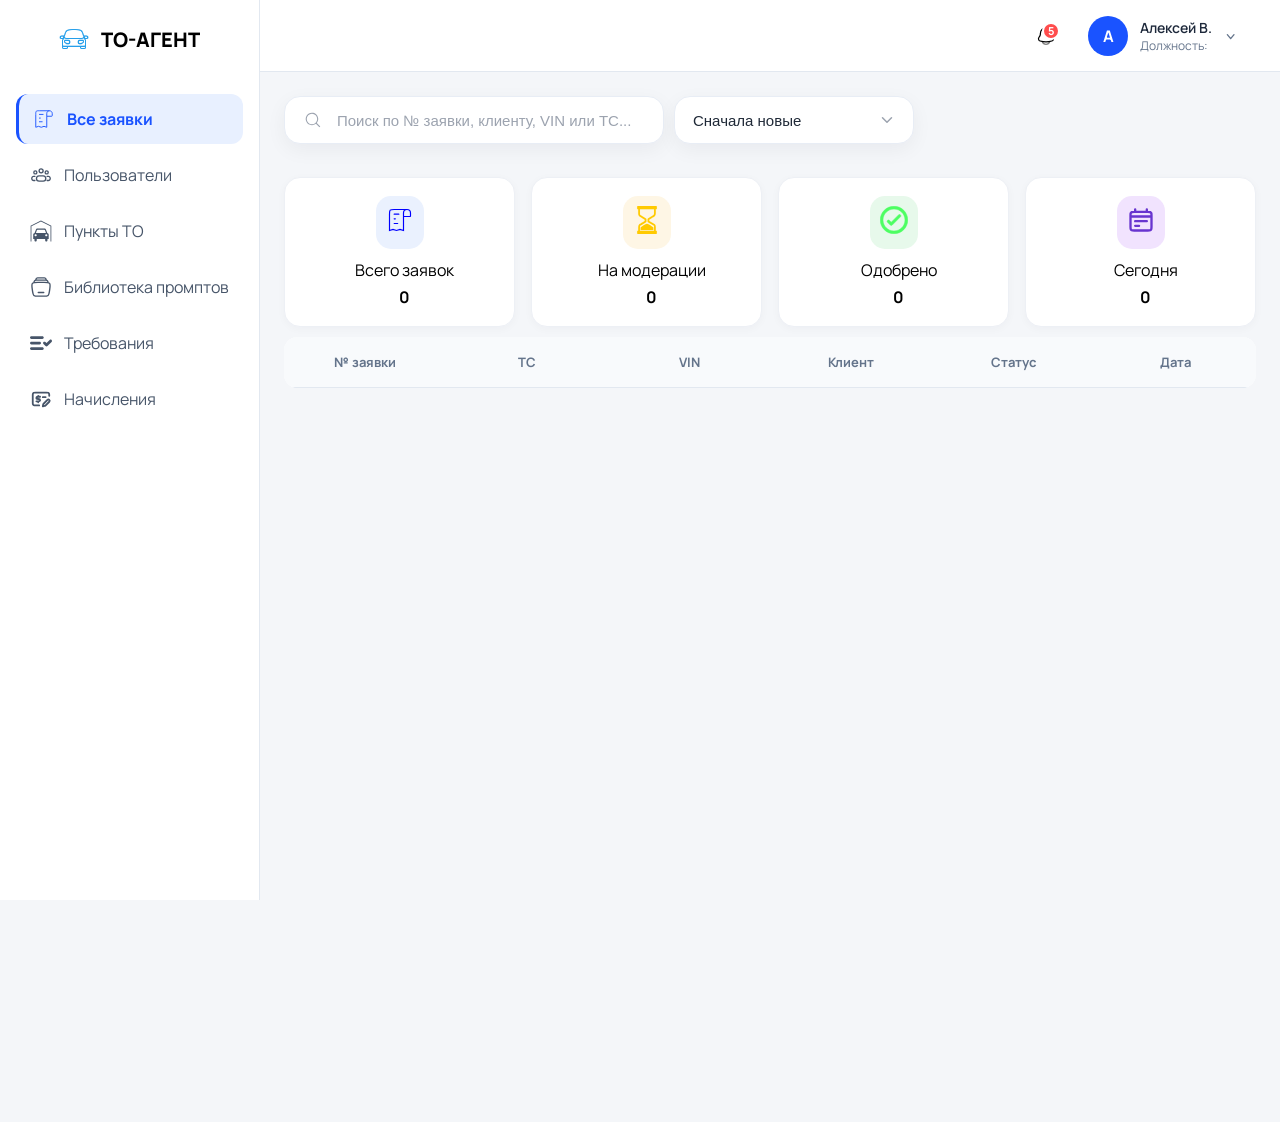
==== commit e5a04231: "измененный фронт" ====
--- a/AdminPage/Mainpage.html
+++ b/AdminPage/Mainpage.html
@@ -220,15 +220,7 @@
                                         </tr>
                                     </tbody>
                                 </table>
-                                <div class="ApplicationsPagination">
-                                    <button class="ApplicationsPaginationButton" id="PreviousPage">←</button>
-                                    <button class="ApplicationsPaginationNumber Active">1</button>
-
-                                    <span class="ApplicationsPaginationDots">...</span>
-
-                                    <button class="ApplicationsPaginationNumber">3</button>
-                                    <button class="ApplicationsPaginationButton" id="NextPage">→</button>
-                                </div>
+                                <div class="ApplicationsPagination"></div>
                             </section>
                         </div>
 
@@ -267,6 +259,7 @@
                                         </tr>
                                     </tbody>
                                 </table>
+                                <div class="UsersPagination"></div>
                             </section>
                         </div>
 
@@ -307,6 +300,7 @@
                                         </tr>
                                     </tbody>
                                 </table>
+                                <div class="PtosPagination"></div>
                             </section>
                         </div>
 
@@ -345,8 +339,7 @@
                                             </tr>
                                         </tbody>
                                     </table>
-              
-                                
+                                    <div class="PromptsPagination"></div>
                             </section>
                         </div>
 
@@ -367,6 +360,7 @@
                                                 <th>Тип</th>
                                                 <th>Отображаемое имя</th>
                                                 <th>Обязательно</th>
+                                                <th>Действия</th>
                                             </tr>
                                         </thead>
 
@@ -392,6 +386,7 @@
                                                 <th>Тип</th>
                                                 <th>Отображаемое имя</th>
                                                 <th>Обязательно</th>
+                                                <th>Действия</th>
                                             </tr>
                                         </thead>
                                         <tbody id="DocumentRequirementsTableBody">
@@ -442,6 +437,7 @@
                                         </tr>
                                     </tbody>
                                 </table>
+                                <div class="TransactionsPagination"></div>
                             </section>
                         </div>
                     </div>
@@ -1060,40 +1056,73 @@
     <script src="/utils.js"></script>
     <script src="../LibVendors/Signal/signalR.js"></script>
 
-    <script src="/JS/AuthService.js"></script>
-    <script src="/JS/AdminService.js"></script>
-    <script src="/JS/PromptService.js"></script>
-    <script src="/JS/PtoService.js"></script>
-    <script src="/JS/UserService.js"></script>
-    <script src="/JS/VehicleService.js"></script>
-    <script src="/JS/ApplicationService.js"></script>
-    <script src="/JS/RequirementService.js"></script>
-    <script src="/JS/PaymentService.js"></script>
-    <script src="/JS/NeuronNetworkService.js"></script>
-    <script src="/JS/NotificationService.js"></script>
-    <script src="../JS/SignalRClient.js"></script>
+    <script src="/JS/ApiServices/AuthService.js"></script>
+    <script src="/JS/ApiServices/AdminService.js"></script>
+    <script src="/JS/ApiServices/PromptService.js"></script>
+    <script src="/JS/ApiServices/PtoService.js"></script>
+    <script src="/JS/ApiServices/UserService.js"></script>
+    <script src="/JS/ApiServices/VehicleService.js"></script>
+    <script src="/JS/ApiServices/ApplicationService.js"></script>
+    <script src="/JS/ApiServices/RequirementService.js"></script>
+    <script src="/JS/ApiServices/PaymentService.js"></script>
+    <script src="/JS/ApiServices/NeuronNetworkService.js"></script>
+    <script src="/JS/ApiServices/NotificationService.js"></script>
+    <script src="../JS/CommonManagers/SignalRClient.js"></script>
+    <script src="/JS/CommonManagers/PaginationManager.js"></script>
     
+
     <script src="/AdminPage/js/state.js"></script>
     <script src="/AdminPage/js/actions.js"></script>
     <script src="/AdminPage/js/ui.js"></script>
     <script src="/AdminPage/js/utils.js"></script>
     <script src="/AdminPage/js/init.js"></script>
-    <script src="/AdminPage/js/renders.js"></script>
     <script src="/AdminPage/js/ensures.js"></script>
     <script src="/AdminPage/js/notificationHub.js"></script>
     <script src="/AdminPage/js/configs/metricsConfig.js"></script>
+    <script src="/AdminPage/js/configs/pagination/paginationConfigs.js"></script>
+
+    <!-- Renderers -->
+    <script src="/AdminPage/js/renderers/loaderRenderer.js"></script>
+    <script src="/AdminPage/js/renderers/applicationRenderer.js"></script>
+    <script src="/AdminPage/js/renderers/userRenderer.js"></script>
+    <script src="/AdminPage/js/renderers/notificationRenderer.js"></script>
+    <script src="/AdminPage/js/renderers/profileRenderer.js"></script>
+    <script src="/AdminPage/js/renderers/promptRenderer.js"></script>
+    <script src="/AdminPage/js/renderers/ptoRenderer.js"></script>
+    <script src="/AdminPage/js/renderers/requirementRenderer.js"></script>
+    <script src="/AdminPage/js/renderers/accrualRenderer.js"></script>
+    <script src="/AdminPage/js/renderers/modals/editApplicationPhotoRenderer.js"></script>
     
+    <!-- Handlers-Modals -->
+    <script src="/AdminPage/js/handlers/modals/accrualModalHandlers.js"></script>
+    <script src="/AdminPage/js/handlers/modals/addNewDocumentRequirementModalHandlers.js"></script>
+    <script src="/AdminPage/js/handlers/modals/addNewPhotoRequirementModalHandlers.js"></script>
+    <script src="/AdminPage/js/handlers/modals/deductModalHandlers.js"></script>
+    <script src="/AdminPage/js/handlers/modals/deletePtoModalHandlers.js"></script>
+    <script src="/AdminPage/js/handlers/modals/deleteUserModalHandlers.js"></script>
+    <script src="/AdminPage/js/handlers/modals/editApplicationPhotoModalHandler.js"></script>
+    <script src="/AdminPage/js/handlers/modals/newPromptModalHandlers.js"></script>
+    <script src="/AdminPage/js/handlers/modals/newPtoModalHandlers.js"></script>
+    <script src="/AdminPage/js/handlers/modals/redactPtoModalHandlers.js"></script>
+    <script src="/AdminPage/js/handlers/modals/redactUserModalHandlers.js"></script>
+
+    <!-- Handlers -->
+    <script src="/AdminPage/js/handlers/applicationHandlers.js"></script>
+    <script src="/AdminPage/js/handlers/userHandlers.js"></script>
+    <script src="/AdminPage/js/handlers/promptHandlers.js"></script>
+    <script src="/AdminPage/js/handlers/ptoHandlers.js"></script>
+
+
     <script src="/AdminPage/js/sortconfigs/applicationsSortConfig.js"></script>
     <script src="/AdminPage/js/sortconfigs/usersSortConfig.js"></script>
     <script src="/AdminPage/js/sortconfigs/ptosSortConfig.js"></script>
     <script src="/AdminPage/js/sortconfigs/promptsSortConfig.js"></script>
     <script src="/AdminPage/js/sortconfigs/accrualsSortConfig.js"></script>
 
-    <script src="/AgentPage/models/NotificationTypes.js"></script>
-    <script src="/AgentPage/models/NotificationTemplates.js"></script>
+    <script src="/AdminPage/js/models/NotificationTypes.js"></script>
+    <script src="/AdminPage/js/models/NotificationTemplates.js"></script>
 
     <script src="/AdminPage/js/loader.js"></script>
     <script src="Mainpage.js"></script>
 </body>
-
 </html>
--- a/AdminPage/Mainpage.css
+++ b/AdminPage/Mainpage.css
@@ -393,6 +393,59 @@
     overflow-y: auto;
     flex: 1;
 }
+.PaginationButton,
+.PaginationNumber{
+    min-width: 36px;
+    height: 36px;
+    border: 1px solid #e8edf5;
+    border-radius: 8px;
+    background: #fff;
+    color: #334155;
+    font-size: 14px;
+    font-weight: 600;
+    cursor: pointer;
+    display: flex;
+    justify-content: center;
+    align-items: center;
+    box-shadow: 0 6px 20px rgba(15, 23, 42, .05);
+    transition: background .2s, border-color .2s, color .2s, transform .15s, box-shadow .2s;
+}
+
+.PaginationButton:hover,
+.PaginationNumber:hover{
+    border-color:#4F7CFF;
+    color:#4F7CFF;
+    transform:translateY(-2px);
+    box-shadow:
+        0 10px 25px rgba(79,124,255,.15);
+}
+
+.PaginationButton:active,
+.PaginationNumber:active{
+    transform:translateY(0);
+}
+
+.PaginationNumber.Active{
+    background:#4F7CFF;
+    border-color:#4F7CFF;
+    color:white;
+    box-shadow:
+        0 10px 25px rgba(79,124,255,.30);
+}
+
+.PaginationDots{
+    color:#94a3b8;
+    font-size:18px;
+    padding:0 4px;
+    user-select:none;
+}
+
+.ApplicationsPaginationButton:disabled{
+    opacity:.45;
+    cursor:not-allowed;
+    transform:none;
+    box-shadow:none;
+}
 
 @media (max-width: 1024px) {
     .AgentPage {
--- a/AdminPage/styles/screens/ApplicationsScreen.css
+++ b/AdminPage/styles/screens/ApplicationsScreen.css
@@ -173,59 +173,7 @@
     gap: 10px;
 }
 
-.ApplicationsPaginationButton,
-.ApplicationsPaginationNumber{
-    min-width: 36px;
-    height: 36px;
-    border: 1px solid #e8edf5;
-    border-radius: 8px;
-    background: #fff;
-    color: #334155;
-    font-size: 14px;
-    font-weight: 600;
-    cursor: pointer;
-    display: flex;
-    justify-content: center;
-    align-items: center;
-    box-shadow: 0 6px 20px rgba(15, 23, 42, .05);
-    transition: background .2s, border-color .2s, color .2s, transform .15s, box-shadow .2s;
-}
-
-.ApplicationsPaginationButton:hover,
-.ApplicationsPaginationNumber:hover{
-    border-color:#4F7CFF;
-    color:#4F7CFF;
-    transform:translateY(-2px);
-    box-shadow:
-        0 10px 25px rgba(79,124,255,.15);
-}
-
-.ApplicationsPaginationButton:active,
-.ApplicationsPaginationNumber:active{
-    transform:translateY(0);
-}
-
-.ApplicationsPaginationNumber.Active{
-    background:#4F7CFF;
-    border-color:#4F7CFF;
-    color:white;
-    box-shadow:
-        0 10px 25px rgba(79,124,255,.30);
-}
-
-.ApplicationsPaginationDots{
-    color:#94a3b8;
-    font-size:18px;
-    padding:0 4px;
-    user-select:none;
-}
-
-.ApplicationsPaginationButton:disabled{
-    opacity:.45;
-    cursor:not-allowed;
-    transform:none;
-    box-shadow:none;
-}
+
 .ApplicationsSortSection {
     display: flex;
     gap: 10px;
@@ -463,4 +411,27 @@
         grid-template-columns: repeat(2, 1fr);
     }
 }
-
+@media(max-width: 1400px) {
+    .ApplicationsMetric {
+        position: relative;
+        display: flex;
+        align-items: center;
+        gap: 10px;
+        min-height: 112px;
+        padding: 18px 20px;
+        background: #ffffff;
+        border: 1px solid #edf0f5;
+        border-radius: 16px;
+        box-shadow: 0 2px 8px rgba(31, 41, 55, 0.03);
+        transition: transform 0.2s ease, box-shadow 0.2s ease, border-color 0.2s ease;
+        flex-direction: column;
+    }
+    .ApplicationsMetricContent
+ {
+    display: flex;
+    gap: 5px;
+    text-align: center;
+    flex-direction: column;
+    padding-left: 10px;
+}
+}
--- a/AdminPage/styles/screens/UsersScreen.css
+++ b/AdminPage/styles/screens/UsersScreen.css
@@ -203,7 +203,13 @@
     background-color: #fef2f2; 
     border-color: #ef4444;  
 }
-
+.UsersPagination{
+    margin-top: 10px;
+    display: flex;
+    justify-content: flex-end;
+    align-items: center;
+    gap: 10px;
+}
 @media (max-width: 1024px) {
     .UsersTable thead {
         display: none;
--- a/AdminPage/styles/screens/PtoScreen.css
+++ b/AdminPage/styles/screens/PtoScreen.css
@@ -213,7 +213,13 @@
     align-items: flex-start;
     justify-content: space-between;
 }
-
+.PtosPagination{
+    margin-top: 10px;
+    display: flex;
+    justify-content: flex-end;
+    align-items: center;
+    gap: 10px;
+}
 @media (max-width: 1024px) {
     .PtoTable thead {
         display: none;
--- a/AdminPage/styles/screens/PromptsScreen.css
+++ b/AdminPage/styles/screens/PromptsScreen.css
@@ -218,7 +218,13 @@
     box-sizing: border-box;
     transition: all 0.2s ease-in-out; 
 }
-
+.PromptsPagination{
+    margin-top: 10px;
+    display: flex;
+    justify-content: flex-end;
+    align-items: center;
+    gap: 10px;
+}
 @media (max-width: 1024px) {
     .PromptTable thead {
         display: none;
--- a/AdminPage/styles/screens/RequirementsScreen.css
+++ b/AdminPage/styles/screens/RequirementsScreen.css
@@ -86,6 +86,48 @@
     cursor: pointer;
 }
 
+.BtnRedactPhotoRequirement, .BtnDeletePhotoRequirement {
+    display: inline-flex;
+    align-items: center;
+    justify-content: center;
+    width: 44px;
+    height: 36px;
+    background-color: #ffffff;
+    border: 1px solid #e2e8f0;
+    border-radius: 8px;
+    cursor: pointer;
+    box-sizing: border-box;
+    transition: all 0.2s ease-in-out;
+}
+.BtnRedactPhotoRequirement:hover{
+    background-color: #f0fafd;
+    border-color: #3b82f6;
+}
+.BtnDeletePhotoRequirement:hover{
+    background-color: #fef2f2;
+    border-color: #ef4444;
+}
+.BtnRedactDocumentRequirement, .BtnDeleteDocumentRequirement {
+    display: inline-flex;
+    align-items: center;
+    justify-content: center;
+    width: 44px;
+    height: 36px;
+    background-color: #ffffff;
+    border: 1px solid #e2e8f0;
+    border-radius: 8px;
+    cursor: pointer;
+    box-sizing: border-box;
+    transition: all 0.2s ease-in-out;
+}
+.BtnRedactDocumentRequirement:hover{
+    background-color: #f0fafd;
+    border-color: #3b82f6;
+}
+.BtnDeleteDocumentRequirement:hover{
+    background-color: #fef2f2;
+    border-color: #ef4444;
+}
 @media (max-width: 1024px) {
     #RequirementsToPhotoAndDocuments {
         padding: 16px;
--- a/AdminPage/styles/screens/AccrualsScreen.css
+++ b/AdminPage/styles/screens/AccrualsScreen.css
@@ -199,7 +199,13 @@
     justify-content: flex-start;
     margin-bottom: 15px;
 }
-
+.TransactionsPagination{
+    margin-top: 10px;
+    display: flex;
+    justify-content: flex-end;
+    align-items: center;
+    gap: 10px;
+}
 @media (max-width: 1024px) {
     .AccrualsSortSection {
         flex-wrap: wrap;
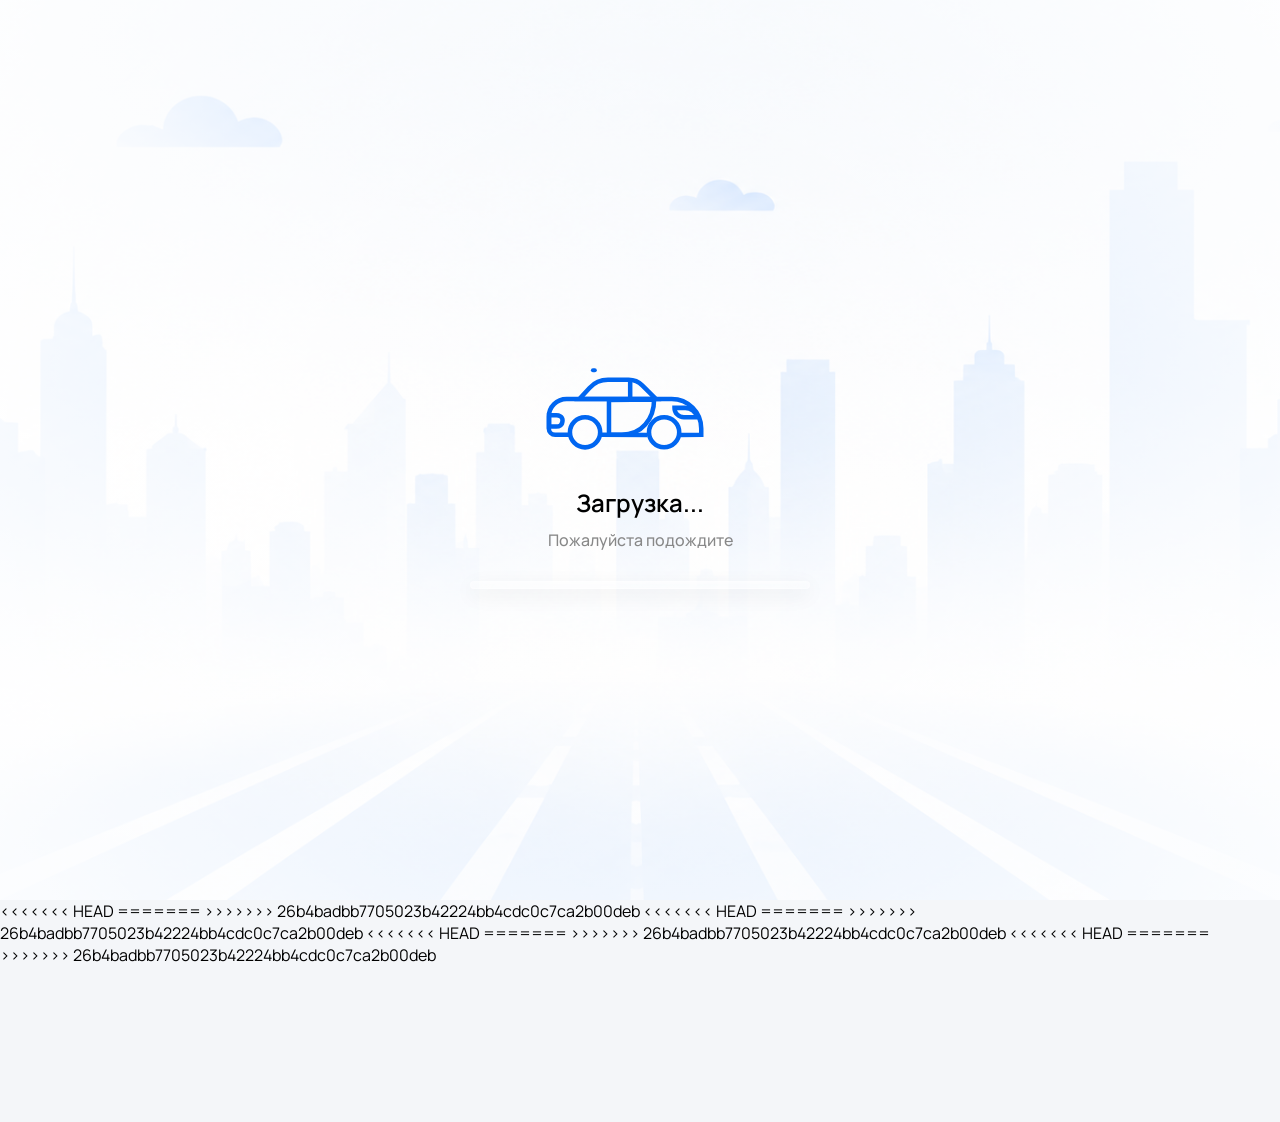
==== commit 175fd370: "прикол" ====
--- a/AdminPage/Mainpage.html
+++ b/AdminPage/Mainpage.html
@@ -220,7 +220,19 @@
                                         </tr>
                                     </tbody>
                                 </table>
+<<<<<<< HEAD
                                 <div class="ApplicationsPagination"></div>
+=======
+                                <div class="ApplicationsPagination">
+                                    <button class="ApplicationsPaginationButton" id="PreviousPage">←</button>
+                                    <button class="ApplicationsPaginationNumber Active">1</button>
+
+                                    <span class="ApplicationsPaginationDots">...</span>
+
+                                    <button class="ApplicationsPaginationNumber">3</button>
+                                    <button class="ApplicationsPaginationButton" id="NextPage">→</button>
+                                </div>
+>>>>>>> 26b4badbb7705023b42224bb4cdc0c7ca2b00deb
                             </section>
                         </div>
 
@@ -259,7 +271,10 @@
                                         </tr>
                                     </tbody>
                                 </table>
+<<<<<<< HEAD
                                 <div class="UsersPagination"></div>
+=======
+>>>>>>> 26b4badbb7705023b42224bb4cdc0c7ca2b00deb
                             </section>
                         </div>
 
@@ -300,7 +315,10 @@
                                         </tr>
                                     </tbody>
                                 </table>
+<<<<<<< HEAD
                                 <div class="PtosPagination"></div>
+=======
+>>>>>>> 26b4badbb7705023b42224bb4cdc0c7ca2b00deb
                             </section>
                         </div>
 
@@ -339,7 +357,12 @@
                                             </tr>
                                         </tbody>
                                     </table>
+<<<<<<< HEAD
                                     <div class="PromptsPagination"></div>
+=======
+              
+                                
+>>>>>>> 26b4badbb7705023b42224bb4cdc0c7ca2b00deb
                             </section>
                         </div>
 
@@ -360,7 +383,10 @@
                                                 <th>Тип</th>
                                                 <th>Отображаемое имя</th>
                                                 <th>Обязательно</th>
+<<<<<<< HEAD
                                                 <th>Действия</th>
+=======
+>>>>>>> 26b4badbb7705023b42224bb4cdc0c7ca2b00deb
                                             </tr>
                                         </thead>
 
@@ -386,7 +412,10 @@
                                                 <th>Тип</th>
                                                 <th>Отображаемое имя</th>
                                                 <th>Обязательно</th>
+<<<<<<< HEAD
                                                 <th>Действия</th>
+=======
+>>>>>>> 26b4badbb7705023b42224bb4cdc0c7ca2b00deb
                                             </tr>
                                         </thead>
                                         <tbody id="DocumentRequirementsTableBody">
@@ -437,7 +466,10 @@
                                         </tr>
                                     </tbody>
                                 </table>
+<<<<<<< HEAD
                                 <div class="TransactionsPagination"></div>
+=======
+>>>>>>> 26b4badbb7705023b42224bb4cdc0c7ca2b00deb
                             </section>
                         </div>
                     </div>
@@ -1056,6 +1088,7 @@
     <script src="/utils.js"></script>
     <script src="../LibVendors/Signal/signalR.js"></script>
 
+<<<<<<< HEAD
     <script src="/JS/ApiServices/AuthService.js"></script>
     <script src="/JS/ApiServices/AdminService.js"></script>
     <script src="/JS/ApiServices/PromptService.js"></script>
@@ -1071,11 +1104,27 @@
     <script src="/JS/CommonManagers/PaginationManager.js"></script>
     
 
+=======
+    <script src="/JS/AuthService.js"></script>
+    <script src="/JS/AdminService.js"></script>
+    <script src="/JS/PromptService.js"></script>
+    <script src="/JS/PtoService.js"></script>
+    <script src="/JS/UserService.js"></script>
+    <script src="/JS/VehicleService.js"></script>
+    <script src="/JS/ApplicationService.js"></script>
+    <script src="/JS/RequirementService.js"></script>
+    <script src="/JS/PaymentService.js"></script>
+    <script src="/JS/NeuronNetworkService.js"></script>
+    <script src="/JS/NotificationService.js"></script>
+    <script src="../JS/SignalRClient.js"></script>
+    
+>>>>>>> 26b4badbb7705023b42224bb4cdc0c7ca2b00deb
     <script src="/AdminPage/js/state.js"></script>
     <script src="/AdminPage/js/actions.js"></script>
     <script src="/AdminPage/js/ui.js"></script>
     <script src="/AdminPage/js/utils.js"></script>
     <script src="/AdminPage/js/init.js"></script>
+<<<<<<< HEAD
     <script src="/AdminPage/js/ensures.js"></script>
     <script src="/AdminPage/js/notificationHub.js"></script>
     <script src="/AdminPage/js/configs/metricsConfig.js"></script>
@@ -1113,16 +1162,32 @@
     <script src="/AdminPage/js/handlers/ptoHandlers.js"></script>
 
 
+=======
+    <script src="/AdminPage/js/renders.js"></script>
+    <script src="/AdminPage/js/ensures.js"></script>
+    <script src="/AdminPage/js/notificationHub.js"></script>
+    <script src="/AdminPage/js/configs/metricsConfig.js"></script>
+    
+>>>>>>> 26b4badbb7705023b42224bb4cdc0c7ca2b00deb
     <script src="/AdminPage/js/sortconfigs/applicationsSortConfig.js"></script>
     <script src="/AdminPage/js/sortconfigs/usersSortConfig.js"></script>
     <script src="/AdminPage/js/sortconfigs/ptosSortConfig.js"></script>
     <script src="/AdminPage/js/sortconfigs/promptsSortConfig.js"></script>
     <script src="/AdminPage/js/sortconfigs/accrualsSortConfig.js"></script>
 
+<<<<<<< HEAD
     <script src="/AdminPage/js/models/NotificationTypes.js"></script>
     <script src="/AdminPage/js/models/NotificationTemplates.js"></script>
+=======
+    <script src="/AgentPage/models/NotificationTypes.js"></script>
+    <script src="/AgentPage/models/NotificationTemplates.js"></script>
+>>>>>>> 26b4badbb7705023b42224bb4cdc0c7ca2b00deb
 
     <script src="/AdminPage/js/loader.js"></script>
     <script src="Mainpage.js"></script>
 </body>
+<<<<<<< HEAD
+=======
+
+>>>>>>> 26b4badbb7705023b42224bb4cdc0c7ca2b00deb
 </html>
--- a/AdminPage/Mainpage.css
+++ b/AdminPage/Mainpage.css
@@ -393,6 +393,7 @@
     overflow-y: auto;
     flex: 1;
 }
+<<<<<<< HEAD
 .PaginationButton,
 .PaginationNumber{
     min-width: 36px;
@@ -446,6 +447,8 @@
     transform:none;
     box-shadow:none;
 }
+=======
+>>>>>>> 26b4badbb7705023b42224bb4cdc0c7ca2b00deb
 
 @media (max-width: 1024px) {
     .AgentPage {
--- a/AdminPage/styles/screens/ApplicationsScreen.css
+++ b/AdminPage/styles/screens/ApplicationsScreen.css
@@ -173,7 +173,63 @@
     gap: 10px;
 }
 
-
+<<<<<<< HEAD
+
+=======
+.ApplicationsPaginationButton,
+.ApplicationsPaginationNumber{
+    min-width: 36px;
+    height: 36px;
+    border: 1px solid #e8edf5;
+    border-radius: 8px;
+    background: #fff;
+    color: #334155;
+    font-size: 14px;
+    font-weight: 600;
+    cursor: pointer;
+    display: flex;
+    justify-content: center;
+    align-items: center;
+    box-shadow: 0 6px 20px rgba(15, 23, 42, .05);
+    transition: background .2s, border-color .2s, color .2s, transform .15s, box-shadow .2s;
+}
+
+.ApplicationsPaginationButton:hover,
+.ApplicationsPaginationNumber:hover{
+    border-color:#4F7CFF;
+    color:#4F7CFF;
+    transform:translateY(-2px);
+    box-shadow:
+        0 10px 25px rgba(79,124,255,.15);
+}
+
+.ApplicationsPaginationButton:active,
+.ApplicationsPaginationNumber:active{
+    transform:translateY(0);
+}
+
+.ApplicationsPaginationNumber.Active{
+    background:#4F7CFF;
+    border-color:#4F7CFF;
+    color:white;
+    box-shadow:
+        0 10px 25px rgba(79,124,255,.30);
+}
+
+.ApplicationsPaginationDots{
+    color:#94a3b8;
+    font-size:18px;
+    padding:0 4px;
+    user-select:none;
+}
+
+.ApplicationsPaginationButton:disabled{
+    opacity:.45;
+    cursor:not-allowed;
+    transform:none;
+    box-shadow:none;
+}
+>>>>>>> 26b4badbb7705023b42224bb4cdc0c7ca2b00deb
 .ApplicationsSortSection {
     display: flex;
     gap: 10px;
@@ -411,6 +467,7 @@
         grid-template-columns: repeat(2, 1fr);
     }
 }
+<<<<<<< HEAD
 @media(max-width: 1400px) {
     .ApplicationsMetric {
         position: relative;
@@ -434,4 +491,7 @@
     flex-direction: column;
     padding-left: 10px;
 }
-}+}
+=======
+
+>>>>>>> 26b4badbb7705023b42224bb4cdc0c7ca2b00deb
--- a/AdminPage/styles/screens/UsersScreen.css
+++ b/AdminPage/styles/screens/UsersScreen.css
@@ -203,6 +203,7 @@
     background-color: #fef2f2; 
     border-color: #ef4444;  
 }
+<<<<<<< HEAD
 .UsersPagination{
     margin-top: 10px;
     display: flex;
@@ -210,6 +211,9 @@
     align-items: center;
     gap: 10px;
 }
+=======
+
+>>>>>>> 26b4badbb7705023b42224bb4cdc0c7ca2b00deb
 @media (max-width: 1024px) {
     .UsersTable thead {
         display: none;
--- a/AdminPage/styles/screens/PtoScreen.css
+++ b/AdminPage/styles/screens/PtoScreen.css
@@ -213,6 +213,7 @@
     align-items: flex-start;
     justify-content: space-between;
 }
+<<<<<<< HEAD
 .PtosPagination{
     margin-top: 10px;
     display: flex;
@@ -220,6 +221,9 @@
     align-items: center;
     gap: 10px;
 }
+=======
+
+>>>>>>> 26b4badbb7705023b42224bb4cdc0c7ca2b00deb
 @media (max-width: 1024px) {
     .PtoTable thead {
         display: none;
--- a/AdminPage/styles/screens/PromptsScreen.css
+++ b/AdminPage/styles/screens/PromptsScreen.css
@@ -218,6 +218,7 @@
     box-sizing: border-box;
     transition: all 0.2s ease-in-out; 
 }
+<<<<<<< HEAD
 .PromptsPagination{
     margin-top: 10px;
     display: flex;
@@ -225,6 +226,9 @@
     align-items: center;
     gap: 10px;
 }
+=======
+
+>>>>>>> 26b4badbb7705023b42224bb4cdc0c7ca2b00deb
 @media (max-width: 1024px) {
     .PromptTable thead {
         display: none;
--- a/AdminPage/styles/screens/RequirementsScreen.css
+++ b/AdminPage/styles/screens/RequirementsScreen.css
@@ -86,6 +86,7 @@
     cursor: pointer;
 }
 
+<<<<<<< HEAD
 .BtnRedactPhotoRequirement, .BtnDeletePhotoRequirement {
     display: inline-flex;
     align-items: center;
@@ -128,6 +129,8 @@
     background-color: #fef2f2;
     border-color: #ef4444;
 }
+=======
+>>>>>>> 26b4badbb7705023b42224bb4cdc0c7ca2b00deb
 @media (max-width: 1024px) {
     #RequirementsToPhotoAndDocuments {
         padding: 16px;
--- a/AdminPage/styles/screens/AccrualsScreen.css
+++ b/AdminPage/styles/screens/AccrualsScreen.css
@@ -199,6 +199,7 @@
     justify-content: flex-start;
     margin-bottom: 15px;
 }
+<<<<<<< HEAD
 .TransactionsPagination{
     margin-top: 10px;
     display: flex;
@@ -206,6 +207,9 @@
     align-items: center;
     gap: 10px;
 }
+=======
+
+>>>>>>> 26b4badbb7705023b42224bb4cdc0c7ca2b00deb
 @media (max-width: 1024px) {
     .AccrualsSortSection {
         flex-wrap: wrap;
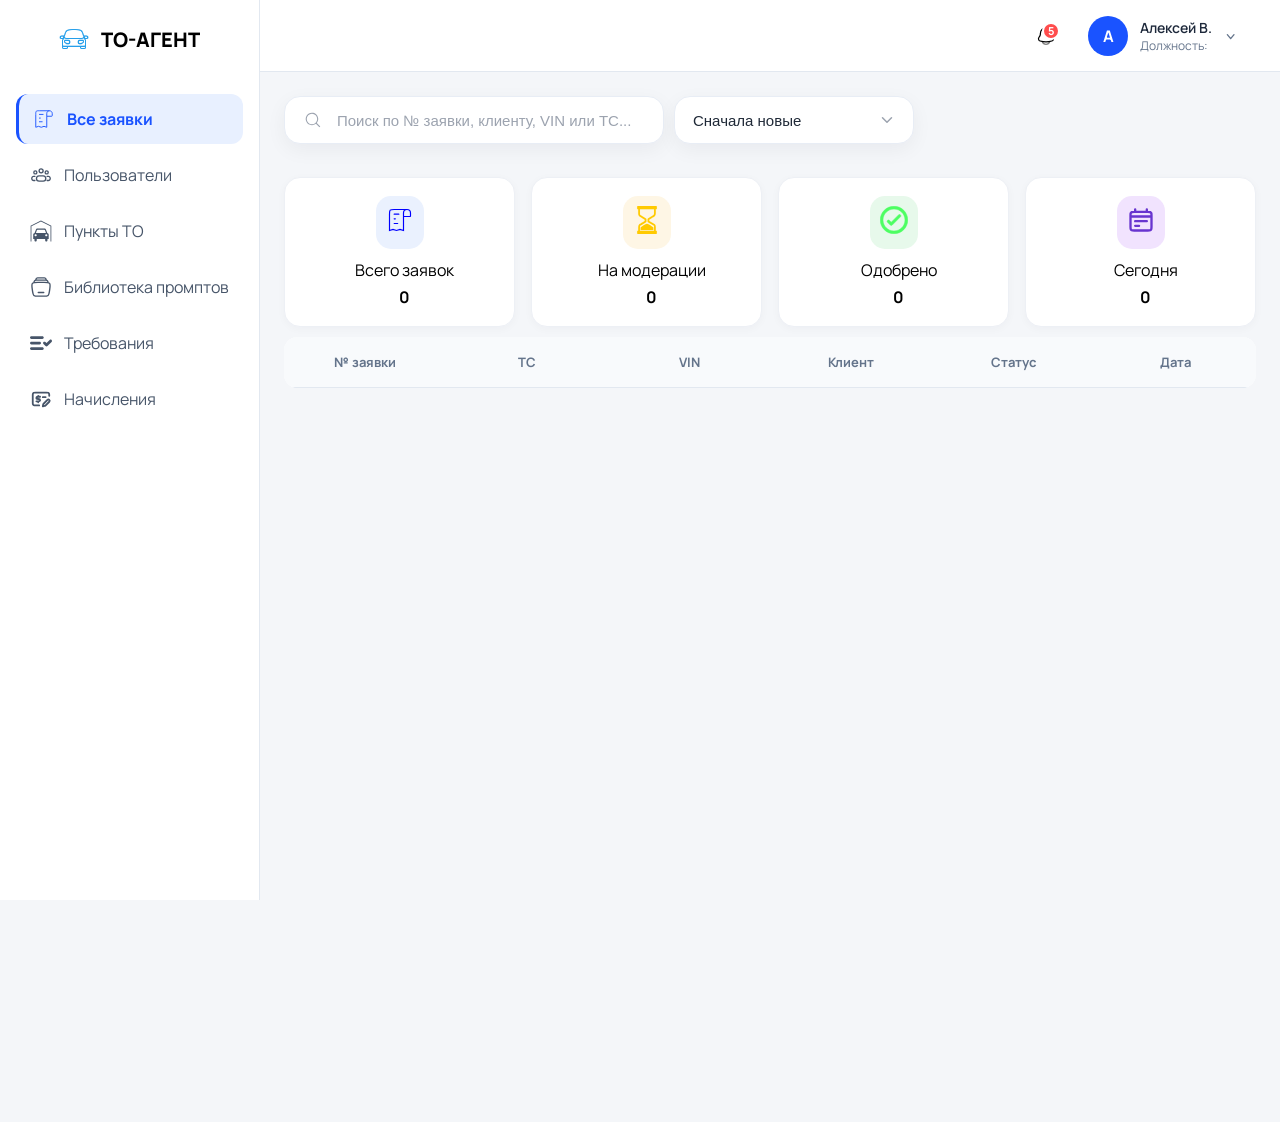
==== commit da1a386b: "Общее изменение под серверную конструкцию" ====
--- a/AdminPage/Mainpage.html
+++ b/AdminPage/Mainpage.html
@@ -220,19 +220,7 @@
                                         </tr>
                                     </tbody>
                                 </table>
-<<<<<<< HEAD
                                 <div class="ApplicationsPagination"></div>
-=======
-                                <div class="ApplicationsPagination">
-                                    <button class="ApplicationsPaginationButton" id="PreviousPage">←</button>
-                                    <button class="ApplicationsPaginationNumber Active">1</button>
-
-                                    <span class="ApplicationsPaginationDots">...</span>
-
-                                    <button class="ApplicationsPaginationNumber">3</button>
-                                    <button class="ApplicationsPaginationButton" id="NextPage">→</button>
-                                </div>
->>>>>>> 26b4badbb7705023b42224bb4cdc0c7ca2b00deb
                             </section>
                         </div>
 
@@ -271,10 +259,7 @@
                                         </tr>
                                     </tbody>
                                 </table>
-<<<<<<< HEAD
                                 <div class="UsersPagination"></div>
-=======
->>>>>>> 26b4badbb7705023b42224bb4cdc0c7ca2b00deb
                             </section>
                         </div>
 
@@ -315,10 +300,7 @@
                                         </tr>
                                     </tbody>
                                 </table>
-<<<<<<< HEAD
                                 <div class="PtosPagination"></div>
-=======
->>>>>>> 26b4badbb7705023b42224bb4cdc0c7ca2b00deb
                             </section>
                         </div>
 
@@ -357,12 +339,7 @@
                                             </tr>
                                         </tbody>
                                     </table>
-<<<<<<< HEAD
                                     <div class="PromptsPagination"></div>
-=======
-              
-                                
->>>>>>> 26b4badbb7705023b42224bb4cdc0c7ca2b00deb
                             </section>
                         </div>
 
@@ -383,10 +360,7 @@
                                                 <th>Тип</th>
                                                 <th>Отображаемое имя</th>
                                                 <th>Обязательно</th>
-<<<<<<< HEAD
                                                 <th>Действия</th>
-=======
->>>>>>> 26b4badbb7705023b42224bb4cdc0c7ca2b00deb
                                             </tr>
                                         </thead>
 
@@ -412,10 +386,7 @@
                                                 <th>Тип</th>
                                                 <th>Отображаемое имя</th>
                                                 <th>Обязательно</th>
-<<<<<<< HEAD
                                                 <th>Действия</th>
-=======
->>>>>>> 26b4badbb7705023b42224bb4cdc0c7ca2b00deb
                                             </tr>
                                         </thead>
                                         <tbody id="DocumentRequirementsTableBody">
@@ -466,10 +437,7 @@
                                         </tr>
                                     </tbody>
                                 </table>
-<<<<<<< HEAD
                                 <div class="TransactionsPagination"></div>
-=======
->>>>>>> 26b4badbb7705023b42224bb4cdc0c7ca2b00deb
                             </section>
                         </div>
                     </div>
@@ -1088,7 +1056,6 @@
     <script src="/utils.js"></script>
     <script src="../LibVendors/Signal/signalR.js"></script>
 
-<<<<<<< HEAD
     <script src="/JS/ApiServices/AuthService.js"></script>
     <script src="/JS/ApiServices/AdminService.js"></script>
     <script src="/JS/ApiServices/PromptService.js"></script>
@@ -1104,27 +1071,11 @@
     <script src="/JS/CommonManagers/PaginationManager.js"></script>
     
 
-=======
-    <script src="/JS/AuthService.js"></script>
-    <script src="/JS/AdminService.js"></script>
-    <script src="/JS/PromptService.js"></script>
-    <script src="/JS/PtoService.js"></script>
-    <script src="/JS/UserService.js"></script>
-    <script src="/JS/VehicleService.js"></script>
-    <script src="/JS/ApplicationService.js"></script>
-    <script src="/JS/RequirementService.js"></script>
-    <script src="/JS/PaymentService.js"></script>
-    <script src="/JS/NeuronNetworkService.js"></script>
-    <script src="/JS/NotificationService.js"></script>
-    <script src="../JS/SignalRClient.js"></script>
-    
->>>>>>> 26b4badbb7705023b42224bb4cdc0c7ca2b00deb
     <script src="/AdminPage/js/state.js"></script>
     <script src="/AdminPage/js/actions.js"></script>
     <script src="/AdminPage/js/ui.js"></script>
     <script src="/AdminPage/js/utils.js"></script>
     <script src="/AdminPage/js/init.js"></script>
-<<<<<<< HEAD
     <script src="/AdminPage/js/ensures.js"></script>
     <script src="/AdminPage/js/notificationHub.js"></script>
     <script src="/AdminPage/js/configs/metricsConfig.js"></script>
@@ -1162,32 +1113,16 @@
     <script src="/AdminPage/js/handlers/ptoHandlers.js"></script>
 
 
-=======
-    <script src="/AdminPage/js/renders.js"></script>
-    <script src="/AdminPage/js/ensures.js"></script>
-    <script src="/AdminPage/js/notificationHub.js"></script>
-    <script src="/AdminPage/js/configs/metricsConfig.js"></script>
-    
->>>>>>> 26b4badbb7705023b42224bb4cdc0c7ca2b00deb
     <script src="/AdminPage/js/sortconfigs/applicationsSortConfig.js"></script>
     <script src="/AdminPage/js/sortconfigs/usersSortConfig.js"></script>
     <script src="/AdminPage/js/sortconfigs/ptosSortConfig.js"></script>
     <script src="/AdminPage/js/sortconfigs/promptsSortConfig.js"></script>
     <script src="/AdminPage/js/sortconfigs/accrualsSortConfig.js"></script>
 
-<<<<<<< HEAD
     <script src="/AdminPage/js/models/NotificationTypes.js"></script>
     <script src="/AdminPage/js/models/NotificationTemplates.js"></script>
-=======
-    <script src="/AgentPage/models/NotificationTypes.js"></script>
-    <script src="/AgentPage/models/NotificationTemplates.js"></script>
->>>>>>> 26b4badbb7705023b42224bb4cdc0c7ca2b00deb
 
     <script src="/AdminPage/js/loader.js"></script>
     <script src="Mainpage.js"></script>
 </body>
-<<<<<<< HEAD
-=======
-
->>>>>>> 26b4badbb7705023b42224bb4cdc0c7ca2b00deb
 </html>
--- a/AdminPage/Mainpage.css
+++ b/AdminPage/Mainpage.css
@@ -393,7 +393,6 @@
     overflow-y: auto;
     flex: 1;
 }
-<<<<<<< HEAD
 .PaginationButton,
 .PaginationNumber{
     min-width: 36px;
@@ -447,8 +446,6 @@
     transform:none;
     box-shadow:none;
 }
-=======
->>>>>>> 26b4badbb7705023b42224bb4cdc0c7ca2b00deb
 
 @media (max-width: 1024px) {
     .AgentPage {
--- a/AdminPage/styles/screens/ApplicationsScreen.css
+++ b/AdminPage/styles/screens/ApplicationsScreen.css
@@ -173,63 +173,6 @@
     gap: 10px;
 }
 
-<<<<<<< HEAD
-
-=======
-.ApplicationsPaginationButton,
-.ApplicationsPaginationNumber{
-    min-width: 36px;
-    height: 36px;
-    border: 1px solid #e8edf5;
-    border-radius: 8px;
-    background: #fff;
-    color: #334155;
-    font-size: 14px;
-    font-weight: 600;
-    cursor: pointer;
-    display: flex;
-    justify-content: center;
-    align-items: center;
-    box-shadow: 0 6px 20px rgba(15, 23, 42, .05);
-    transition: background .2s, border-color .2s, color .2s, transform .15s, box-shadow .2s;
-}
-
-.ApplicationsPaginationButton:hover,
-.ApplicationsPaginationNumber:hover{
-    border-color:#4F7CFF;
-    color:#4F7CFF;
-    transform:translateY(-2px);
-    box-shadow:
-        0 10px 25px rgba(79,124,255,.15);
-}
-
-.ApplicationsPaginationButton:active,
-.ApplicationsPaginationNumber:active{
-    transform:translateY(0);
-}
-
-.ApplicationsPaginationNumber.Active{
-    background:#4F7CFF;
-    border-color:#4F7CFF;
-    color:white;
-    box-shadow:
-        0 10px 25px rgba(79,124,255,.30);
-}
-
-.ApplicationsPaginationDots{
-    color:#94a3b8;
-    font-size:18px;
-    padding:0 4px;
-    user-select:none;
-}
-
-.ApplicationsPaginationButton:disabled{
-    opacity:.45;
-    cursor:not-allowed;
-    transform:none;
-    box-shadow:none;
-}
->>>>>>> 26b4badbb7705023b42224bb4cdc0c7ca2b00deb
 .ApplicationsSortSection {
     display: flex;
     gap: 10px;
@@ -467,7 +410,6 @@
         grid-template-columns: repeat(2, 1fr);
     }
 }
-<<<<<<< HEAD
 @media(max-width: 1400px) {
     .ApplicationsMetric {
         position: relative;
@@ -492,6 +434,3 @@
     padding-left: 10px;
 }
 }
-=======
-
->>>>>>> 26b4badbb7705023b42224bb4cdc0c7ca2b00deb
--- a/AdminPage/styles/screens/UsersScreen.css
+++ b/AdminPage/styles/screens/UsersScreen.css
@@ -203,7 +203,6 @@
     background-color: #fef2f2; 
     border-color: #ef4444;  
 }
-<<<<<<< HEAD
 .UsersPagination{
     margin-top: 10px;
     display: flex;
@@ -211,9 +210,6 @@
     align-items: center;
     gap: 10px;
 }
-=======
-
->>>>>>> 26b4badbb7705023b42224bb4cdc0c7ca2b00deb
 @media (max-width: 1024px) {
     .UsersTable thead {
         display: none;
--- a/AdminPage/styles/screens/PtoScreen.css
+++ b/AdminPage/styles/screens/PtoScreen.css
@@ -213,7 +213,6 @@
     align-items: flex-start;
     justify-content: space-between;
 }
-<<<<<<< HEAD
 .PtosPagination{
     margin-top: 10px;
     display: flex;
@@ -221,9 +220,6 @@
     align-items: center;
     gap: 10px;
 }
-=======
-
->>>>>>> 26b4badbb7705023b42224bb4cdc0c7ca2b00deb
 @media (max-width: 1024px) {
     .PtoTable thead {
         display: none;
--- a/AdminPage/styles/screens/PromptsScreen.css
+++ b/AdminPage/styles/screens/PromptsScreen.css
@@ -218,7 +218,6 @@
     box-sizing: border-box;
     transition: all 0.2s ease-in-out; 
 }
-<<<<<<< HEAD
 .PromptsPagination{
     margin-top: 10px;
     display: flex;
@@ -226,9 +225,6 @@
     align-items: center;
     gap: 10px;
 }
-=======
-
->>>>>>> 26b4badbb7705023b42224bb4cdc0c7ca2b00deb
 @media (max-width: 1024px) {
     .PromptTable thead {
         display: none;
--- a/AdminPage/styles/screens/RequirementsScreen.css
+++ b/AdminPage/styles/screens/RequirementsScreen.css
@@ -86,7 +86,6 @@
     cursor: pointer;
 }
 
-<<<<<<< HEAD
 .BtnRedactPhotoRequirement, .BtnDeletePhotoRequirement {
     display: inline-flex;
     align-items: center;
@@ -129,8 +128,6 @@
     background-color: #fef2f2;
     border-color: #ef4444;
 }
-=======
->>>>>>> 26b4badbb7705023b42224bb4cdc0c7ca2b00deb
 @media (max-width: 1024px) {
     #RequirementsToPhotoAndDocuments {
         padding: 16px;
--- a/AdminPage/styles/screens/AccrualsScreen.css
+++ b/AdminPage/styles/screens/AccrualsScreen.css
@@ -199,7 +199,6 @@
     justify-content: flex-start;
     margin-bottom: 15px;
 }
-<<<<<<< HEAD
 .TransactionsPagination{
     margin-top: 10px;
     display: flex;
@@ -207,9 +206,6 @@
     align-items: center;
     gap: 10px;
 }
-=======
-
->>>>>>> 26b4badbb7705023b42224bb4cdc0c7ca2b00deb
 @media (max-width: 1024px) {
     .AccrualsSortSection {
         flex-wrap: wrap;
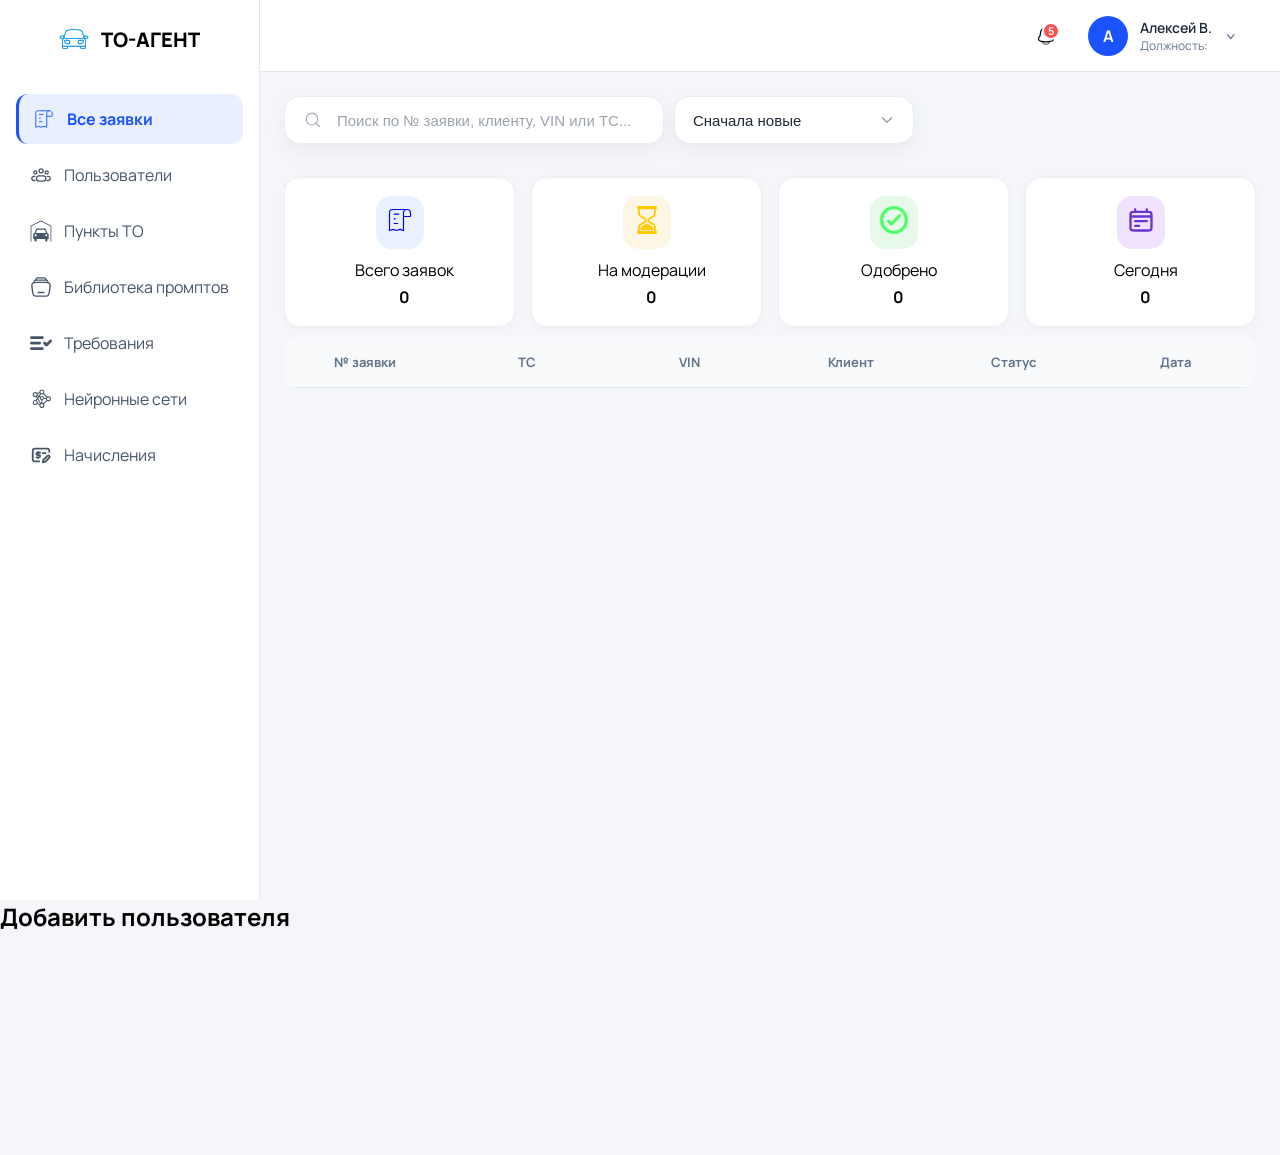
==== commit 4e5148d0: "addedMoreLogic" ====
--- a/AdminPage/Mainpage.html
+++ b/AdminPage/Mainpage.html
@@ -29,13 +29,21 @@
     <link rel="stylesheet" href="styles/modals/RedactPtoModal.css">
     <link rel="stylesheet" href="styles/modals/DeletePtoModal.css">
     <link rel="stylesheet" href="styles/modals/NotificationModal.css">
-
+    <link rel="stylesheet" href="styles/modals/EditPhotoRequirementModal.css">
+    <link rel="stylesheet" href="styles/modals/EditDocumentRequirementModal.css">
+    <link rel="stylesheet" href="styles/modals/DeleteDocumentRequirementModal.css">
+    <link rel="stylesheet" href="styles/modals/DeletePhotoRequirementModal.css">
+    <link rel="stylesheet" href="styles/modals/AddNewNeuronNetworkModal.css">
+    <link rel="stylesheet" href="styles/modals/RedactNeuronNetworkModal.css">
+    <link rel="stylesheet" href="styles/modals/DeleteNeuronNetworkModal.css">
+    
     <!-- Screens -->
     <link rel="stylesheet" href="styles/screens/ApplicationsScreen.css">
     <link rel="stylesheet" href="styles/screens/UsersScreen.css">
     <link rel="stylesheet" href="styles/screens/PtoScreen.css">
     <link rel="stylesheet" href="styles/screens/PromptsScreen.css">
     <link rel="stylesheet" href="styles/screens/RequirementsScreen.css">
+    <link rel="stylesheet" href="styles/screens/NeuronNetworksScreen.css">
     <link rel="stylesheet" href="styles/screens/AccrualsScreen.css">
 
     <!-- Connections -->
@@ -101,6 +109,11 @@
                         <span class="MenuLinkSpan">Требования</span>
                     </a>
 
+                    <a href="#" class="MenuLink NavigationNeuronNetworks" data-target="neuronNetworks">
+                        <svg  class="MenuLinkSvgImage" viewBox="0 0 64 64" xmlns="http://www.w3.org/2000/svg" stroke-width="3" stroke="currentColor" fill="none"><g id="SVGRepo_bgCarrier" stroke-width="0"></g><g id="SVGRepo_tracerCarrier" stroke-linecap="round" stroke-linejoin="round"></g><g id="SVGRepo_iconCarrier"><circle cx="34.52" cy="11.43" r="5.82"></circle><circle cx="53.63" cy="31.6" r="5.82"></circle><circle cx="34.52" cy="50.57" r="5.82"></circle><circle cx="15.16" cy="42.03" r="5.82"></circle><circle cx="15.16" cy="19.27" r="5.82"></circle><circle cx="34.51" cy="29.27" r="4.7"></circle><line x1="20.17" y1="16.3" x2="28.9" y2="12.93"></line><line x1="38.6" y1="15.59" x2="49.48" y2="27.52"></line><line x1="50.07" y1="36.2" x2="38.67" y2="46.49"></line><line x1="18.36" y1="24.13" x2="30.91" y2="46.01"></line><line x1="20.31" y1="44.74" x2="28.7" y2="48.63"></line><line x1="17.34" y1="36.63" x2="31.37" y2="16.32"></line><line x1="20.52" y1="21.55" x2="30.34" y2="27.1"></line><line x1="39.22" y1="29.8" x2="47.81" y2="30.45"></line><line x1="34.51" y1="33.98" x2="34.52" y2="44.74"></line></g></svg>
+                        <span class="MenuLinkSpan">Нейронные сети</span>
+                    </a>
+                    
                     <a href="#" class="MenuLink NavigationAccruals" data-target="accruals">
                         <svg class="MenuLinkSvgImage" viewBox="0 0 24 24" fill="none" xmlns="http://www.w3.org/2000/svg"> <g id="SVGRepo_bgCarrier" stroke-width="0"></g> <g id="SVGRepo_tracerCarrier" stroke-linecap="round" stroke-linejoin="round"></g> <g id="SVGRepo_iconCarrier"> <path d="M10 19H6.2C5.0799 19 4.51984 19 4.09202 18.782C3.71569 18.5903 3.40973 18.2843 3.21799 17.908C3 17.4802 3 16.9201 3 15.8V8.2C3 7.07989 3 6.51984 3.21799 6.09202C3.40973 5.71569 3.71569 5.40973 4.09202 5.21799C4.51984 5 5.0799 5 6.2 5H17.8C18.9201 5 19.4802 5 19.908 5.21799C20.2843 5.40973 20.5903 5.71569 20.782 6.09202C21 6.51984 21 7.0799 21 8.2V8.5M9 9.5V8.5M9 9.5H11.0001M9 9.5C7.88279 9.49998 7.00244 9.62616 7.0001 10.8325C6.99834 11.7328 7.00009 12 9.00009 12C11.0001 12 11.0001 12.2055 11.0001 13.1667C11.0001 13.889 11 14.5 9 14.5M9 15.5V14.5M9 14.5L7.0001 14.5M14 10H17M14 20L16.025 19.595C16.2015 19.5597 16.2898 19.542 16.3721 19.5097C16.4452 19.4811 16.5147 19.4439 16.579 19.399C16.6516 19.3484 16.7152 19.2848 16.8426 19.1574L21 15C21.5523 14.4477 21.5523 13.5523 21 13C20.4477 12.4477 19.5523 12.4477 19 13L14.8426 17.1574C14.7152 17.2848 14.6516 17.3484 14.601 17.421C14.5561 17.4853 14.5189 17.5548 14.4903 17.6279C14.458 17.7102 14.4403 17.7985 14.405 17.975L14 20Z" stroke="currentColor" stroke-width="2" stroke-linecap="round" stroke-linejoin="round"></path> </g> </svg>
                         <span class="MenuLinkSpan">Начисления</span>
@@ -226,22 +239,25 @@
 
                         <div class="UsersScreen" id="UsersScreen" data-screen="users">
                             <section class="TableSection">
-                                <div class="UsersSortSection">
-                                    <div class="UsersSearchSort">
-                                        <svg viewBox="-102.4 -102.4 1228.80 1228.80"> <path d="M448 768A320 320 0 1 0 448 128a320 320 0 0 0 0 640z m297.344-76.992l214.592 214.592-54.336 54.336-214.592-214.592a384 384 0 1 1 54.336-54.336z" /> </svg>
-                                        <input id="UsersSearchSortInput" type="text"
-                                            placeholder="Поиск по id, имени, email, должности...">
+                                <div class="UserHeaderSection">
+                                    <div class="UsersSortSection">
+                                        <div class="UsersSearchSort">
+                                            <svg viewBox="-102.4 -102.4 1228.80 1228.80"> <path d="M448 768A320 320 0 1 0 448 128a320 320 0 0 0 0 640z m297.344-76.992l214.592 214.592-54.336 54.336-214.592-214.592a384 384 0 1 1 54.336-54.336z" /> </svg>
+                                            <input id="UsersSearchSortInput" type="text" placeholder="Поиск по id, имени, email, должности...">
+                                        </div>
+                                        <div class="UsersSortSelect">
+                                            <select>
+                                                <option value="newest">Сначала новые</option>
+                                                <option value="oldest">Сначала старые</option>
+                                                <option value="numberAsc">ID ↑</option>
+                                                <option value="numberDesc">ID ↓</option>
+                                            </select>
+                                            <svg class="SelectArrow" xmlns="http://www.w3.org/2000/svg" viewBox="0 0 24 24" fill="none" stroke="currentColor" stroke-width="2" stroke-linecap="round" stroke-linejoin="round"> <polyline points="6 9 12 15 18 9"></polyline> </svg>
+                                        </div>
                                     </div>
-                                    <div class="UsersSortSelect">
-                                        <select>
-                                            <option value="newest">Сначала новые</option>
-                                            <option value="oldest">Сначала старые</option>
-                                            <option value="numberAsc">ID ↑</option>
-                                            <option value="numberDesc">ID ↓</option>
-                                        </select>
-                                        <svg class="SelectArrow" xmlns="http://www.w3.org/2000/svg" viewBox="0 0 24 24" fill="none" stroke="currentColor" stroke-width="2" stroke-linecap="round" stroke-linejoin="round"> <polyline points="6 9 12 15 18 9"></polyline> </svg>
-                                    </div>
-                                </div>
+                                    <button class="BtnAddNewUser">+ Добавить</button>
+                                </div>
+
                                 <table class="UsersTable">
                                     <thead>
                                         <tr>
@@ -249,7 +265,7 @@
                                             <th>Имя</th>
                                             <th>Email</th>
                                             <th>Должность</th>
-                                            <th>Финансы/Лимиты</th>
+                                            <th>Баланс/Кредитный лимит</th>
                                             <th>Дата регистрации</th>
                                             <th>Действие</th>
                                         </tr>
@@ -397,6 +413,45 @@
                             </div>
                         </div>
 
+                        <div class="NeuronNetworksScreen" id="NeuronNetworksScreen" data-screen="neuronNetworks">
+                            <section class="TableSection">
+                                <div class="NeuronNetworksHeaderSection">
+                                    <div class="NeuronNetworksSortSection">
+                                        <div class="NeuronNetworksSearchSort">
+                                            <svg viewBox="-102.4 -102.4 1228.80 1228.80"> <path d="M448 768A320 320 0 1 0 448 128a320 320 0 0 0 0 640z m297.344-76.992l214.592 214.592-54.336 54.336-214.592-214.592a384 384 0 1 1 54.336-54.336z" /> </svg>
+                                            <input id="NeuronNetworksSearchSortInput" type="text" placeholder="Поиск по названию">
+                                        </div>
+                                        <div class="NeuronNetworksSortSelect">
+                                            <select>
+                                                <option vlaue="newest">Сначала новые</option>
+                                                <option value="oldest">Сначала старые</option>
+                                            </select>
+                                            <svg class="SelectArrow" xmlns="http://www.w3.org/2000/svg" viewBox="0 0 24 24" fill="none" stroke="currentColor" stroke-width="2" stroke-linecap="round" stroke-linejoin="round"> <polyline points="6 9 12 15 18 9"></polyline> </svg>
+                                        </div>
+                                    </div>
+                                    <div class="NeuronNetworksHeaderButtons">
+                                        <button class="BtnAddNeuronNetwork">+ Добавить</button>
+                                    </div>
+                                </div>
+                                <table class="NeuronNetworksTable">
+                                    <thead>
+                                        <tr>
+                                            <th>№ Нейросети</th>
+                                            <th>Название</th>
+                                            <th>Ссылка</th>
+                                            <th>Действия</th>
+                                        </tr>
+                                    </thead>
+                                    <tbody>
+                                        <tr id="NeuronNetworksTableRoаw">
+
+                                        </tr>
+                                    </tbody>
+                                </table>
+                                <div class="NeuronNetworksPagination"></div>
+                            </section>
+                        </div>
+
                         <div class="AccrualsScreen" id="AccrualsScreen" data-screen="accruals">
                             <section class="TableSection">
                                 <div class="AccrualHeaderSection">
@@ -441,6 +496,7 @@
                             </section>
                         </div>
                     </div>
+                    
 
                     <aside class="DetailsSidebar">
                         <div class="DetailsHeader">
@@ -464,6 +520,7 @@
                 </div>
             </main>
         </div>
+
 
         <section id="RedactPtoModal" class="RedactPtoModalSection">
             <div class="RedactPtoModalOverlay"></div>
@@ -512,34 +569,34 @@
                         <button class="BtnSubmitDeleteUser">Удалить</button>
                     </div>
                 </div>
-            </div>
-        </section>
-
+                </div>
+                </section>
+                
         <section id="RedactUserModal" class="RedactUserModalSection">
             <div class="RedactUserModalOverlay"></div>
             <div class="RedactUserModalCard">
                 <div class="RedactUserModalHeader">
                     <h2 class="RedactUserModalTitle">Редактировать пользователя</h2>
                 </div>
-
+        
                 <div class="RedactUserModalContent">
-
+        
                     <div class="RedactUserModalLeftContent">
                         <span class="RedactUserModalLeftLabel">Выберите политику</span>
-
+        
                         <div class="RedactUserModalLeftMenu">
-
+        
                             <div id="RedactUserModalLeftSelectRow" class="RedactUserModalLeftItem Active"
                                 data-redactusermodal-lefttab="userRoleChangeContent">
                                 <div class="RedactUserModalLeftIcon">
                                     <svg fill="#000000" viewBox="0 0 32 32" id="icon" xmlns="http://www.w3.org/2000/svg"> <g id="SVGRepo_bgCarrier" stroke-width="0"></g> <g id="SVGRepo_tracerCarrier" stroke-linecap="round" stroke-linejoin="round"> </g> <g id="SVGRepo_iconCarrier"> <defs> <style> .cls-1 { fill: none; } </style> </defs> <title>user</title> <path d="M16,4a5,5,0,1,1-5,5,5,5,0,0,1,5-5m0-2a7,7,0,1,0,7,7A7,7,0,0,0,16,2Z"> </path> <path d="M26,30H24V25a5,5,0,0,0-5-5H13a5,5,0,0,0-5,5v5H6V25a7,7,0,0,1,7-7h6a7,7,0,0,1,7,7Z"> </path> <rect id="_Transparent_Rectangle_" data-name="&lt;Transparent Rectangle&gt;" class="cls-1" width="32" height="32"></rect> </g> </svg>
                                 </div>
                                 <div class="RedactUserModalLeftText">
-                                    <span class="RedactUserModalLeftMenuTitle">Должность</span>
-                                    <span class="RedactUserModalLeftMenuSub">Изменение роли и уровня доступа</span>
-                                </div>
-                            </div>
-
+                                    <span class="RedactUserModalLeftMenuTitle">Об аккаунте</span>
+                                    <span class="RedactUserModalLeftMenuSub">Информация об аккаунте</span>
+                                </div>
+                            </div>
+        
                             <div id="RedactUserModalLeftSelectRow" class="RedactUserModalLeftItem"
                                 data-redactusermodal-lefttab="userDebtLimit">
                                 <div class="RedactUserModalLeftIcon">
@@ -550,8 +607,8 @@
                                     <span class="RedactUserModalLeftMenuSub">Управление финансовыми ограничениями</span>
                                 </div>
                             </div>
-
-                            <div id="RedactUserModalLeftSelectRow" class="RedactUserModalLeftItem" 
+        
+                            <div id="RedactUserModalLeftSelectRow" class="RedactUserModalLeftItem"
                                 data-redactusermodal-lefttab="userStatusChangeContent">
                                 <div class="RedactUserModalLeftIcon">
                                     <svg viewBox="0 0 24 24" fill="none" xmlns="http://www.w3.org/2000/svg"> <g id="SVGRepo_bgCarrier" stroke-width="0"></g> <g id="SVGRepo_tracerCarrier" stroke-linecap="round" stroke-linejoin="round"> </g> <g id="SVGRepo_iconCarrier"> <path fill-rule="evenodd" clip-rule="evenodd" d="M12 2.75C11.3423 2.75 10.6951 2.96164 9.08062 3.5143L8.5078 3.71037C6.99521 4.22814 5.8921 4.60605 5.11759 4.92069C4.731 5.07774 4.4509 5.20935 4.25429 5.32353C4.15722 5.3799 4.09034 5.42642 4.04567 5.46273C4.0078 5.49351 3.99336 5.51095 3.99129 5.51349C3.98936 5.51663 3.97693 5.5374 3.95943 5.58654C3.93944 5.64265 3.91729 5.72309 3.89571 5.83506C3.85204 6.06169 3.81894 6.37301 3.79608 6.79292C3.75028 7.63411 3.75 8.80833 3.75 10.4167V11.9914C3.75 17.1665 7.6199 19.7135 10.1988 20.84C10.5703 21.0023 10.7848 21.0941 11.0236 21.1552C11.2517 21.2136 11.53 21.25 12 21.25C12.47 21.25 12.7483 21.2136 12.9764 21.1552C13.2152 21.0941 13.4297 21.0023 13.8012 20.84C16.3801 19.7135 20.25 17.1665 20.25 11.9914V10.4167C20.25 8.80833 20.2497 7.63411 20.2039 6.79292C20.1811 6.37301 20.148 6.06169 20.1043 5.83506C20.0827 5.72309 20.0606 5.64265 20.0406 5.58654C20.0231 5.53737 20.0106 5.5166 20.0087 5.51348C20.0066 5.51092 19.9922 5.49349 19.9543 5.46273C19.9097 5.42642 19.8428 5.3799 19.7457 5.32353C19.5491 5.20935 19.269 5.07774 18.8824 4.92069C18.1079 4.60605 17.0048 4.22814 15.4922 3.71037L14.9194 3.5143C13.3049 2.96164 12.6577 2.75 12 2.75ZM8.72339 2.05112C10.1673 1.55658 11.0625 1.25 12 1.25C12.9375 1.25 13.8327 1.55658 15.2766 2.05112C15.319 2.06563 15.3618 2.0803 15.4052 2.09514L16.004 2.30013C17.4854 2.8072 18.6286 3.19852 19.447 3.53099C19.8592 3.69846 20.2136 3.86067 20.499 4.02641C20.7737 4.1859 21.0492 4.38484 21.2364 4.65154C21.4214 4.91516 21.5171 5.23924 21.5772 5.55122C21.6397 5.87556 21.6774 6.26464 21.7017 6.71136C21.75 7.5984 21.75 8.81361 21.75 10.3898V11.9914C21.75 18.0924 17.142 21.0175 14.4017 22.2146L14.3746 22.2264C14.0348 22.3749 13.7154 22.5144 13.3484 22.6084C12.9609 22.7076 12.5493 22.75 12 22.75C11.4507 22.75 11.0391 22.7076 10.6516 22.6084C10.2846 22.5144 9.96523 22.3749 9.62543 22.2264L9.59833 22.2146C6.85803 21.0175 2.25 18.0924 2.25 11.9914V10.3899C2.25 8.81365 2.25 7.59841 2.2983 6.71136C2.32262 6.26464 2.36031 5.87556 2.42281 5.55122C2.48293 5.23924 2.5786 4.91516 2.76363 4.65154C2.95082 4.38484 3.22634 4.1859 3.50098 4.02641C3.78637 3.86067 4.14078 3.69846 4.55303 3.53099C5.3714 3.19852 6.51462 2.8072 7.99595 2.30014L8.59483 2.09514C8.63817 2.0803 8.68101 2.06563 8.72339 2.05112Z" fill="#000000"></path> </g> </svg>
@@ -564,7 +621,7 @@
                         </div>
                         <div class="RedactUserModalLeftInfoBox">Изменения вступят в силу сразу после подтверждения</div>
                     </div>
-
+        
                     <div class="RedactUserModalRightContentSection">
                         <div class="RedactUserModalRightContent Active" data-content="userRoleChangeContent">
                             <div class="RedactUserModalRightSectionHeader">
@@ -572,11 +629,11 @@
                                     <svg viewBox="0 0 24 24" fill="none" xmlns="http://www.w3.org/2000/svg"> <g id="SVGRepo_bgCarrier" stroke-width="0"></g> <g id="SVGRepo_tracerCarrier" stroke-linecap="round" stroke-linejoin="round"> </g> <g id="SVGRepo_iconCarrier"> <path d="M7.99995 22H15.9999C20.0199 22 20.7399 20.39 20.9499 18.43L21.6999 10.43C21.9699 7.99 21.2699 6 16.9999 6H6.99995C2.72995 6 2.02995 7.99 2.29995 10.43L3.04995 18.43C3.25995 20.39 3.97995 22 7.99995 22Z" stroke="currentColor" stroke-width="1.5" stroke-miterlimit="10" stroke-linecap="round" stroke-linejoin="round"></path> <path d="M8 6V5.2C8 3.43 8 2 11.2 2H12.8C16 2 16 3.43 16 5.2V6" stroke="currentColor" stroke-width="1.5" stroke-miterlimit="10" stroke-linecap="round" stroke-linejoin="round"></path> <path d="M14 13V14C14 14.01 14 14.01 14 14.02C14 15.11 13.99 16 12 16C10.02 16 10 15.12 10 14.03V13C10 12 10 12 11 12H13C14 12 14 12 14 13Z" stroke="currentColor" stroke-width="1.5" stroke-miterlimit="10" stroke-linecap="round" stroke-linejoin="round"></path> <path d="M21.65 11C19.34 12.68 16.7 13.68 14 14.02" stroke="currentColor" stroke-width="1.5" stroke-miterlimit="10" stroke-linecap="round" stroke-linejoin="round"></path> <path d="M2.62 11.27C4.87 12.81 7.41 13.74 10 14.03" stroke="currentColor" stroke-width="1.5" stroke-miterlimit="10" stroke-linecap="round" stroke-linejoin="round"></path> </g> </svg>
                                 </div>
                                 <div class="RedactUserModalRightSectionTitleBlock">
-                                    <h3 class="RedactUserModalRightSectionTitle">Изменить должность</h3>
-                                    <p class="RedactUserModalRightSectionSub">Выберите новую роль для пользователя</p>
-                                </div>
-                            </div>
-
+                                    <h3 class="RedactUserModalRightSectionTitle">Об аккаунте</h3>
+                                    <p class="RedactUserModalRightSectionSub">Общие данные об аккаунте</p>
+                                </div>
+                            </div>
+        
                             <div class="RedactUserModalRightStatusCard">
                                 <div class="RedactUserModalRightStatusBlock">
                                     <span class="RedactUserModalRightLabel">Текущая должность</span>
@@ -587,68 +644,178 @@
                                     <div class="RedactUserModalRightDate" id="RedactUserModalUserRegDate"></div>
                                 </div>
                             </div>
-
-                            <div class="RedactUserModalRightFormGroup">
-                                <span class="RedactUserModalRightLabel RedactUserModalRightLabelBold">Новая
-                                    должность</span>
-
-                                <div class="RedactUserModalRightSelect" id="RoleDropdown">
-                                    <span id="SelectedRole">Выберите должность</span>
-                                    <span class="RedactUserModalRightSelectArrow">▼</span>
-
-                                    <div class="RedactUserModalDropdown" id="RoleDropdownList">
-                                    </div>
-                                </div>
-                            </div>
-                        </div>
-
+                        </div>
+        
                         <div class="RedactUserModalRightContent" data-content="userDebtLimit">
                             <div class="RedactUserModalRightSectionHeader">
                                 <div class="RedactUserModalRightSectionIcon">
-                                    <svg viewBox="0 0 24 24" fill="none" xmlns="http://www.w3.org/2000/svg"> <g id="SVGRepo_bgCarrier" stroke-width="0"></g> <g id="SVGRepo_tracerCarrier" stroke-linecap="round" stroke-linejoin="round"> </g> <g id="SVGRepo_iconCarrier"> <path fill-rule="evenodd" clip-rule="evenodd" d="M11.948 1.25H12.052C12.9505 1.24997 13.6997 1.24995 14.2945 1.32991C14.9223 1.41432 15.4891 1.59999 15.9445 2.05546C16.4 2.51093 16.5857 3.07773 16.6701 3.70552C16.7292 4.14512 16.7446 4.66909 16.7486 5.27533C17.3971 5.29614 17.9752 5.33406 18.489 5.40314C19.6614 5.56076 20.6104 5.89288 21.3588 6.64124C22.1071 7.38961 22.4392 8.33856 22.5969 9.51098C22.75 10.6502 22.75 12.1058 22.75 13.9436V14.0564C22.75 15.8942 22.75 17.3498 22.5969 18.489C22.4392 19.6614 22.1071 20.6104 21.3588 21.3588C20.6104 22.1071 19.6614 22.4392 18.489 22.5969C17.3498 22.75 15.8942 22.75 14.0564 22.75H9.94359C8.10583 22.75 6.65019 22.75 5.51098 22.5969C4.33856 22.4392 3.38961 22.1071 2.64124 21.3588C1.89288 20.6104 1.56076 19.6614 1.40314 18.489C1.24997 17.3498 1.24998 15.8942 1.25 14.0564V13.9436C1.24998 12.1058 1.24997 10.6502 1.40314 9.51098C1.56076 8.33856 1.89288 7.38961 2.64124 6.64124C3.38961 5.89288 4.33856 5.56076 5.51098 5.40314C6.02475 5.33406 6.60288 5.29614 7.2514 5.27533C7.2554 4.66909 7.27081 4.14512 7.32991 3.70552C7.41432 3.07773 7.59999 2.51093 8.05546 2.05546C8.51093 1.59999 9.07773 1.41432 9.70552 1.32991C10.3003 1.24995 11.0495 1.24997 11.948 1.25ZM8.7518 5.25178C9.12993 5.24999 9.52694 5.25 9.94358 5.25H14.0564C14.4731 5.25 14.8701 5.24999 15.2482 5.25178C15.244 4.68146 15.23 4.25125 15.1835 3.90539C15.1214 3.44393 15.0142 3.24644 14.8839 3.11612C14.7536 2.9858 14.5561 2.87858 14.0946 2.81654C13.6116 2.7516 12.964 2.75 12 2.75C11.036 2.75 10.3884 2.7516 9.90539 2.81654C9.44393 2.87858 9.24643 2.9858 9.11612 3.11612C8.9858 3.24644 8.87858 3.44393 8.81654 3.90539C8.77004 4.25125 8.75601 4.68146 8.7518 5.25178ZM5.71085 6.88976C4.70476 7.02503 4.12511 7.2787 3.7019 7.70191C3.27869 8.12511 3.02502 8.70476 2.88976 9.71085C2.75159 10.7385 2.75 12.0932 2.75 14C2.75 15.9068 2.75159 17.2615 2.88976 18.2892C3.02502 19.2952 3.27869 19.8749 3.7019 20.2981C4.12511 20.7213 4.70476 20.975 5.71085 21.1102C6.73851 21.2484 8.09318 21.25 10 21.25H14C15.9068 21.25 17.2615 21.2484 18.2892 21.1102C19.2952 20.975 19.8749 20.7213 20.2981 20.2981C20.7213 19.8749 20.975 19.2952 21.1102 18.2892C21.2484 17.2615 21.25 15.9068 21.25 14C21.25 12.0932 21.2484 10.7385 21.1102 9.71085C20.975 8.70476 20.7213 8.12511 20.2981 7.70191C19.8749 7.2787 19.2952 7.02503 18.2892 6.88976C17.2615 6.7516 15.9068 6.75 14 6.75H10C8.09318 6.75 6.73851 6.7516 5.71085 6.88976ZM12 9.25C12.4142 9.25 12.75 9.58579 12.75 10V10.0102C13.8388 10.2845 14.75 11.143 14.75 12.3333C14.75 12.7475 14.4142 13.0833 14 13.0833C13.5858 13.0833 13.25 12.7475 13.25 12.3333C13.25 11.9493 12.8242 11.4167 12 11.4167C11.1758 11.4167 10.75 11.9493 10.75 12.3333C10.75 12.7174 11.1758 13.25 12 13.25C13.3849 13.25 14.75 14.2098 14.75 15.6667C14.75 16.857 13.8388 17.7155 12.75 17.9898V18C12.75 18.4142 12.4142 18.75 12 18.75C11.5858 18.75 11.25 18.4142 11.25 18V17.9898C10.1612 17.7155 9.25 16.857 9.25 15.6667C9.25 15.2525 9.58579 14.9167 10 14.9167C10.4142 14.9167 10.75 15.2525 10.75 15.6667C10.75 16.0507 11.1758 16.5833 12 16.5833C12.8242 16.5833 13.25 16.0507 13.25 15.6667C13.25 15.2826 12.8242 14.75 12 14.75C10.6151 14.75 9.25 13.7903 9.25 12.3333C9.25 11.143 10.1612 10.2845 11.25 10.0102V10C11.25 9.58579 11.5858 9.25 12 9.25Z" fill="currentColor"></path> </g> </svg>
+                                    <svg viewBox="0 0 24 24" fill="none" xmlns="http://www.w3.org/2000/svg"> <path fill-rule="evenodd" clip-rule="evenodd" d="M11.948 1.25H12.052C12.9505 1.24997 13.6997 1.24995 14.2945 1.32991C14.9223 1.41432 15.4891 1.59999 15.9445 2.05546C16.4 2.51093 16.5857 3.07773 16.6701 3.70552C16.7292 4.14512 16.7446 4.66909 16.7486 5.27533C17.3971 5.29614 17.9752 5.33406 18.489 5.40314C19.6614 5.56076 20.6104 5.89288 21.3588 6.64124C22.1071 7.38961 22.4392 8.33856 22.5969 9.51098C22.75 10.6502 22.75 12.1058 22.75 13.9436V14.0564C22.75 15.8942 22.75 17.3498 22.5969 18.489C22.4392 19.6614 22.1071 20.6104 21.3588 21.3588C20.6104 22.1071 19.6614 22.4392 18.489 22.5969C17.3498 22.75 15.8942 22.75 14.0564 22.75H9.94359C8.10583 22.75 6.65019 22.75 5.51098 22.5969C4.33856 22.4392 3.38961 22.1071 2.64124 21.3588C1.89288 20.6104 1.56076 19.6614 1.40314 18.489C1.24997 17.3498 1.24998 15.8942 1.25 14.0564V13.9436C1.24998 12.1058 1.24997 10.6502 1.40314 9.51098C1.56076 8.33856 1.89288 7.38961 2.64124 6.64124C3.38961 5.89288 4.33856 5.56076 5.51098 5.40314C6.02475 5.33406 6.60288 5.29614 7.2514 5.27533C7.2554 4.66909 7.27081 4.14512 7.32991 3.70552C7.41432 3.07773 7.59999 2.51093 8.05546 2.05546C8.51093 1.59999 9.07773 1.41432 9.70552 1.32991C10.3003 1.24995 11.0495 1.24997 11.948 1.25ZM8.7518 5.25178C9.12993 5.24999 9.52694 5.25 9.94358 5.25H14.0564C14.4731 5.25 14.8701 5.24999 15.2482 5.25178C15.244 4.68146 15.23 4.25125 15.1835 3.90539C15.1214 3.44393 15.0142 3.24644 14.8839 3.11612C14.7536 2.9858 14.5561 2.87858 14.0946 2.81654C13.6116 2.7516 12.964 2.75 12 2.75C11.036 2.75 10.3884 2.7516 9.90539 2.81654C9.44393 2.87858 9.24643 2.9858 9.11612 3.11612C8.9858 3.24644 8.87858 3.44393 8.81654 3.90539C8.77004 4.25125 8.75601 4.68146 8.7518 5.25178ZM5.71085 6.88976C4.70476 7.02503 4.12511 7.2787 3.7019 7.70191C3.27869 8.12511 3.02502 8.70476 2.88976 9.71085C2.75159 10.7385 2.75 12.0932 2.75 14C2.75 15.9068 2.75159 17.2615 2.88976 18.2892C3.02502 19.2952 3.27869 19.8749 3.7019 20.2981C4.12511 20.7213 4.70476 20.975 5.71085 21.1102C6.73851 21.2484 8.09318 21.25 10 21.25H14C15.9068 21.25 17.2615 21.2484 18.2892 21.1102C19.2952 20.975 19.8749 20.7213 20.2981 20.2981C20.7213 19.8749 20.975 19.2952 21.1102 18.2892C21.2484 17.2615 21.25 15.9068 21.25 14C21.25 12.0932 21.2484 10.7385 21.1102 9.71085C20.975 8.70476 20.7213 8.12511 20.2981 7.70191C19.8749 7.2787 19.2952 7.02503 18.2892 6.88976C17.2615 6.7516 15.9068 6.75 14 6.75H10C8.09318 6.75 6.73851 6.7516 5.71085 6.88976ZM12 9.25C12.4142 9.25 12.75 9.58579 12.75 10V10.0102C13.8388 10.2845 14.75 11.143 14.75 12.3333C14.75 12.7475 14.4142 13.0833 14 13.0833C13.5858 13.0833 13.25 12.7475 13.25 12.3333C13.25 11.9493 12.8242 11.4167 12 11.4167C11.1758 11.4167 10.75 11.9493 10.75 12.3333C10.75 12.7174 11.1758 13.25 12 13.25C13.3849 13.25 14.75 14.2098 14.75 15.6667C14.75 16.857 13.8388 17.7155 12.75 17.9898V18C12.75 18.4142 12.4142 18.75 12 18.75C11.5858 18.75 11.25 18.4142 11.25 18V17.9898C10.1612 17.7155 9.25 16.857 9.25 15.6667C9.25 15.2525 9.58579 14.9167 10 14.9167C10.4142 14.9167 10.75 15.2525 10.75 15.6667C10.75 16.0507 11.1758 16.5833 12 16.5833C12.8242 16.5833 13.25 16.0507 13.25 15.6667C13.25 15.2826 12.8242 14.75 12 14.75C10.6151 14.75 9.25 13.7903 9.25 12.3333C9.25 11.143 10.1612 10.2845 11.25 10.0102V10C11.25 9.58579 11.5858 9.25 12 9.25Z" fill="currentColor" /> </svg>
                                 </div>
                                 <div class="RedactUserModalRightSectionTitleBlock">
                                     <h3 class="RedactUserModalRightSectionTitle">Изменить лимит задолженности</h3>
-                                    <p class="RedactUserModalRightSectionSub">Введите новый максимально доступный лимит для пользователя</p>
-                                </div>
-                            </div>
+                                    <p class="RedactUserModalRightSectionSub">Введите новый максимально доступный лимит для
+                                        пользователя</p>
+                                </div>
+                            </div>
+        
+                            <div class="RedactUserModalRightStatusCard RedactUserModalRightStatusCard--limit">
+                                <div class="RedactUserModalRightStatusIcon">
+                                    <svg version="1.1" id="Layer_1" xmlns="http://www.w3.org/2000/svg" xmlns:xlink="http://www.w3.org/1999/xlink" viewBox="0 0 512 512" xml:space="preserve" fill="currentColor"> <g id="SVGRepo_bgCarrier" stroke-width="0"></g> <g id="SVGRepo_tracerCarrier" stroke-linecap="round" stroke-linejoin="round"></g> <g id="SVGRepo_iconCarrier"> <path style="fill:currentColor;" d="M279.273,263.758c72.718,0,131.879-59.161,131.879-131.879S351.991,0,279.273,0 c-0.284,0-0.566,0.005-0.847,0.016H170.698c-0.011,0-0.02-0.002-0.029-0.002c-12.853,0-23.273,10.42-23.273,23.273v0.002v217.197 v69.818h-23.274c-12.853,0-23.273,10.42-23.273,23.273s10.42,23.273,23.273,23.273h23.273v131.879 c0,12.853,10.42,23.273,23.273,23.273c12.853,0,23.273-10.42,23.273-23.273V356.848h85.333c12.853,0,23.273-10.42,23.273-23.273 s-10.42-23.273-23.273-23.273h-85.333v-46.545H279.273z M279.273,46.561c0.251,0,0.503-0.005,0.751-0.012 c46.71,0.403,84.582,38.527,84.582,85.33c0,47.053-38.281,85.333-85.333,85.333h-85.333V46.561H279.273z"> </path> </g> </svg>
+                                </div>
+                                <div class="RedactUserModalRightStatusBlock">
+                                    <span class="RedactUserModalRightLabel">Текущий лимит</span>
+                                    <div class="RedactUserModalRightUserDebitLimitInfo"
+                                        id="RedactUserModalCurrentUserDebitLimit">0 ₽</div>
+                                </div>
+                            </div>
+        
+                            <div class="RedactUserModalRightFormGroup">
+                                <span class="RedactUserModalRightLabel RedactUserModalRightLabelBold">Новый лимит</span>
+        
+                                <div class="RedactUserModalRightInputWrapper">
+                                    <input class="RedactUserModalRightCreditLimitInput" id="RedactUserModalNewCreditLimitInput"
+                                        type="text" inputmode="numeric" placeholder="0">
+                                    <span class="RedactUserModalRightInputSuffix">RUB</span>
+                                </div>
+        
+                                <p class="RedactUserModalRightInputHint">
+                                    Введите <strong>0</strong>, чтобы полностью снять лимит задолженности
+                                </p>
+                            </div>
+        
+                            <div class="RedactUserModalRightFormGroup">
+                                <span class="RedactUserModalRightLabel RedactUserModalRightLabelBold">Быстрый выбор</span>
+                                <div class="RedactUserModalRightPresets">
+                                    <button type="button" class="RedactUserModalRightPreset" data-value="0">0 ₽</button>
+                                    <button type="button" class="RedactUserModalRightPreset" data-value="5000">5 000 ₽</button>
+                                    <button type="button" class="RedactUserModalRightPreset" data-value="10000">10 000
+                                        ₽</button>
+                                    <button type="button" class="RedactUserModalRightPreset" data-value="50000">50 000
+                                        ₽</button>
+                                    <button type="button" class="RedactUserModalRightPreset" data-value="100000">100 000
+                                        ₽</button>
+                                </div>
+                            </div>
+                        </div>
+                        <div class="RedactUserModalRightContent" data-content="userStatusChangeContent">
+                            <div class="RedactUserModalRightSectionHeader">
+                                <div class="RedactUserModalRightSectionIcon">
+                                    <svg viewBox="0 0 24 24" fill="none" xmlns="http://www.w3.org/2000/svg"> <path d="M2 16C2 13.1716 2 11.7574 2.87868 10.8787C3.75736 10 5.17157 10 8 10H16C18.8284 10 20.2426 10 21.1213 10.8787C22 11.7574 22 13.1716 22 16C22 18.8284 22 20.2426 21.1213 21.1213C20.2426 22 18.8284 22 16 22H8C5.17157 22 3.75736 22 2.87868 21.1213C2 20.2426 2 18.8284 2 16Z" stroke="currentColor" stroke-width="1.5" /> <path opacity="0.5" d="M6 10V8C6 4.68629 8.68629 2 12 2C15.3137 2 18 4.68629 18 8V10" stroke="currentColor" stroke-width="1.5" stroke-linecap="round" /> </svg>
+                                </div>
+                                <div class="RedactUserModalRightSectionTitleBlock">
+                                    <h3 class="RedactUserModalRightSectionTitle">Блокировка аккаунта</h3>
+                                    <p class="RedactUserModalRightSectionSub">Изменить статус блокировки или заблокировать
+                                        пользователя</p>
+                                </div>
+                            </div>
+        
                             <div class="RedactUserModalRightStatusCard">
                                 <div class="RedactUserModalRightStatusBlock">
-                                    <span class="RedactUserModalRightLabel">Текущий лимит</span>
-                                    <div class="RedactUserModalRightUserDebitLimitInfo" id="RedactUserModalCurrentUserDebitLimit">0 ₽</div>
-                                </div>
-                            </div>
+                                    <span class="RedactUserModalRightLabel">Текущий статус</span>
+                                    <div class="RedactUserModalRightBadge" id="RedactUserModalCurrentUserStatus">Активен</div>
+                                </div>
+                            </div>
+        
                             <div class="RedactUserModalRightFormGroup">
-                                <span class="RedactUserModalRightLabel RedactUserModalRightLabelBold">Новый лимит</span>
-                                <input class="RedactUserModalRightCreditLimitInput">
-                            </div>
-                        </div>
-                        <div class="RedactUserModalRightContent" data-content="userStatusChangeContent">
-                            <div class="RedactUserModalRightSectionHeader">
-                                
-                            </div>
-                        </div>
-
+                                <span class="RedactUserModalRightLabel RedactUserModalRightLabelBold">Причина блокировки</span>
+                                <div class="RedactUserModalRightSelectWrapper">
+                                    <select class="RedactUserModalRightBlockingReasonInput"
+                                        id="RedactUserModalBlockingReasonSelect">
+                                        <option value="">Выберите причину</option>
+                                        <option value="spam">Спам</option>
+                                        <option value="fraud">Мошенничество</option>
+                                        <option value="abuse">Оскорбительное поведение</option>
+                                        <option value="violation">Нарушение правил</option>
+                                        <option value="other">Другое</option>
+                                    </select>
+                                    <svg class="RedactUserModalRightSelectChevron" viewBox="0 0 24 24" fill="none"> <path d="M6 9L12 15L18 9" stroke="currentColor" stroke-width="2" stroke-linecap="round" stroke-linejoin="round" /> </svg>
+                                </div>
+                            </div>
+        
+                            <div class="RedactUserModalRightFormGroup">
+                                <span class="RedactUserModalRightLabel RedactUserModalRightLabelBold">Комментарий</span>
+                                <input class="RedactUserModalRightBlockingCommentInput" id="RedactUserModalBlockingCommentInput"
+                                    placeholder="Дополнительная информация (необязательно)">
+                            </div>
+        
+                            <div class="RedactUserModalRightHistoryBlock">
+                                <div class="RedactUserModalRightHistoryHeader">
+                                    <span class="RedactUserModalRightLabel RedactUserModalRightLabelBold">История
+                                        блокировок</span>
+                                    <span class="RedactUserModalRightHistoryCount"
+                                        id="RedactUserModalBlockHistoryCount">4</span>
+                                </div>
+        
+                                <div class="RedactUserModalRightHistoryTableWrapper">
+                                    <table class="RedactUserModalRightHistoryTable">
+                                        <thead>
+                                            <tr>
+                                                <th>Дата и время</th>
+                                                <th>Причина</th>
+                                                <th>Заблокировал</th>
+                                                <th>Статус</th>
+                                            </tr>
+                                        </thead>
+                                        <tbody id="RedactUserModalBlockHistoryBody">
+                                            <tr>
+                                                <td>15.09.2026 14:32</td>
+                                                <td>Спам в заявках</td>
+                                                <td>Иванов И.И.</td>
+                                                <td><span
+                                                        class="RedactUserModalRightHistoryStatus ActiveBlock">Заблокирован</span>
+                                                </td>
+                                            </tr>
+                                            <tr>
+                                                <td>12.09.2026 09:05</td>
+                                                <td>Разблокирован по решению администратора</td>
+                                                <td>Петров П.П.</td>
+                                                <td><span
+                                                        class="RedactUserModalRightHistoryStatus Unblocked">Разблокирован</span>
+                                                </td>
+                                            </tr>
+                                            <tr>
+                                                <td>03.09.2026 18:47</td>
+                                                <td>Мошеннические действия с кошельком</td>
+                                                <td>Сидоров С.С.</td>
+                                                <td><span
+                                                        class="RedactUserModalRightHistoryStatus Unblocked">Разблокирован</span>
+                                                </td>
+                                            </tr>
+                                            <tr>
+                                                <td>27.08.2026 11:20</td>
+                                                <td>Нарушение правил публикации заявок и оскорбительное поведение в чате
+                                                    поддержки</td>
+                                                <td>Кузнецова А.В.</td>
+                                                <td><span
+                                                        class="RedactUserModalRightHistoryStatus Unblocked">Разблокирован</span>
+                                                </td>
+                                            </tr>
+                                        </tbody>
+                                    </table>
+                                </div>
+                            </div>
+                        </div>
+        
                         <div class="RedactUserModalFooter">
-                            <button class="RedactUserModalBtnSubmit" id="RedactUserModalBtnSubmit">Подтвердить изменения</button>
-                        </div>
-                    </div>
-                </div>
-            </div>
-        </section>
-
+                            <button class="RedactUserModalBtnSubmit" id="RedactUserModalBtnSubmit"></button>
+                        </div>
+                    </div>
+                </div>
+            </div>
+        </section>
+        
         <section id="RedactPromptModal" class="RedactPromptModalSection">
             <div class="RedactPromptModalOverlay"></div>
-            <div class="RedactPromptModalCard">
-                <div class="RedactPromptModalHeader">
-                    <h2>Изменить промпт</h2>
-                </div>
-                <div class="RedactPromptModalContent">
-                    <div class="RedactPromptModalFieldsGroup">
-                        <div class="RedactPromptModalField">
-                            <label>Тег</label>
-                            <input type="text" id="RedactPromptModalTagInput" class="RedactPromptModalInput">
-                        </div>
+                <div class="RedactPromptModalCard">
+                        <div class="RedactPromptModalHeader">
+                            <h2>Изменить промпт</h2>
+                        </div>
+                    <div class="RedactPromptModalContent">
+                        <div class="RedactPromptModalFieldsGroup">
+                            <div class="RedactPromptModalField">
+                                <label>Тег</label>
+                                <input type="text" id="RedactPromptModalTagInput" class="RedactPromptModalInput">
+                            </div>
                         <div class="RedactPromptModalField">
                             <label>Описание</label>
                             <input type="text" id="RedactPromptModalDescriptionInput" class="RedactPromptModalInput">
@@ -656,6 +823,45 @@
                     </div>
                     <div class="RedactPromptModalFooter">
                         <button class="BtnSubmitRedactPrompt">Подтвердить</button>
+                    </div>
+                </div>
+            </div>
+        </section>
+        
+        <section id="RedactNeuronNetworkModal" class="RedactNeuronNetworkModalSection">
+            <div class="RedactNeuronNetworkModalOverlay"></div>
+            <div class="RedactNeuronNetworkModalCard">
+                <div class="RedactNeuronNetworkModalHeader">
+                    <h2>Редактировать</h2>
+                </div>
+                <div class="RedactNeuronNetworkModalContent">
+                    <div class="RedactNeuronNetworkModalFieldsGroup">
+                        <div class="RedactNeuronNetworkModalField">
+                            <label>Название</label>
+                            <input type="text" id="RedactNeuronNetworkNameInput" class="RedactNeuronNetworkModalInput">
+                        </div>
+                        <div class="RedactNeuronNetworkModalField">
+                            <label>Ссылка</label>
+                            <input type="text" id="RedactNeuronNetworkLinkInput" class="RedactNeuronNetworkModalInput">
+                        </div>
+                    </div>
+                    <div class="RedactNeuronNetworkModalFooter">
+                        <button class="BtnSubmitRedactNeuronNetwork">Подтвердить</button>
+                    </div>
+                </div>
+            </div>
+        </section>
+
+        <section id="DeleteNeuronNetworkModal" class="DeleteNeuronNetworkModalSection">
+            <div class="DeleteNeuronNetworkModalOverlay"></div>
+            <div class="DeleteNeuronNetworkModalCard">
+                <div class="DeleteNeuronNetworkModalHeader">
+                    <h2>Удалить нейронную сеть</h2>
+                </div>
+                <div class="DeleteNeuronNetworkModalContent">
+                    <span class="DeleteNeuronNetworkModalWarningSpan"></span>
+                    <div class="DeleteNeuronNetworkModalFooter">
+                        <button class="BtnSubmitDeleteNeuronNetwork">Удалить</button>
                     </div>
                 </div>
             </div>
@@ -676,37 +882,44 @@
                 </div>
             </div>
         </section>
-
+        
         <section id="EditApplicationPhotoModal" class="EditApplicationPhotoSection">
             <div class="EditApplicationPhotoOverlay"></div>
             <div class="EditApplicationCard">
                 <div class="EditApplicationHeader">
                     <h2>Редактировать фото</h2>
                 </div>
-
+        
                 <div class="EditApplicationPhotoContent">
-                    <div class="EditApplicationPhotoOriginalPhotoHolder">
-
-                    </div>
+        
+                    <div class="EditApplicationPhotoPreviewRow">
+                        <div class="EditApplicationPhotoPreviewCard">
+                            <div class="EditApplicationPhotoPreviewLabel">Исходное фото</div>
+                            <div class="EditApplicationPhotoOriginalPhotoHolder"></div>
+                        </div>
+                        <div class="EditApplicationPhotoPreviewCard">
+                            <div class="EditApplicationPhotoPreviewLabel">Результат генерации</div>
+                            <div class="EditApplicationPhotoGeneratedPhotoResultHolder"></div>
+                        </div>
+                    </div>
+        
                     <div class="EditApplicationPhotoFieldsGroup">
                         <div class="EditApplicationPhotoFieldGroup">
                             <label>Нейросеть</label>
-                            <select class="EditApplicationPhotoNeuronNetworkSelect">
-                            </select>
-                        </div>
-                    </div>
+                            <select class="EditApplicationPhotoNeuronNetworkSelect"></select>
+                        </div>
+                    </div>
+        
                     <div class="EditApplicationPhotoFieldsGroup">
                         <div class="EditApplicationPhotoFieldGroup">
                             <label>Промпт-Теги</label>
                             <input id="EditApplicationPhotoTagsInput" type="text" placeholder="Введите теги">
                         </div>
                     </div>
-                    <div class="EditApplicationPhotoGeneratedPhotoResultHolder">
-
-                    </div>
+        
                     <div class="EditApplicationFooter">
                         <button class="BtnSubmitGeneratePhoto">Сгенерировать</button>
-                        <button class="BtnSubmitGeneratedPhoto">Подтвердить</button>
+                        <button class="BtnSubmitConfirmGeneratedPhoto">Подтвердить</button>
                     </div>
                 </div>
             </div>
@@ -733,7 +946,7 @@
                     <div class="DeductBalanceFieldsGroup">
                         <div class="CurrentBalanceBlock">
                             <span class="DeductModalCurrentBalanceLabel">Текущий баланс</span>
-                            <span class="DeductModalCurrentAgentBalanceValue">123</span>
+                            <span class="DeductModalCurrentAgentBalanceValue">0 ₽</span>
                         </div>
                     </div>
                     <div class="DeductBalanceFieldsGroup">
@@ -784,7 +997,7 @@
                     <div class="AccrualBalanceFieldsGroup">
                         <div class="CurrentBalanceBlock">
                             <span class="CurrentBalanceLabel">Текущий баланс</span>
-                            <span class="AccrualModalCurrentAgentBalanceValue">12 450 ₽</span>
+                            <span class="AccrualModalCurrentAgentBalanceValue">0 ₽</span>
                         </div>
                     </div>
 
@@ -812,6 +1025,30 @@
                 </div>
                 <div class="AccrualBalanceFooter">
                     <button class="AccrualBalanceSubmitButton">Начислить</button>
+                </div>
+            </div>
+        </section>
+
+        <section id="AddNewNeuronNetworkModal" class="AddNewNeuronNetworkSection">
+            <div class="AddNewNeuronNetworkModalOverlay"></div>
+            <div class="AddNewNeuronNetworkCard">
+                <div class="AddNewNeuronNetworkHeader">
+                    <h2>Добавить нейронную сеть</h2>
+                </div>
+                <div class="AddNewNeuronNetworkContent">
+                    <div class="AddNewNeuronNetworkFieldsGroup">
+                        <div class="AddNewNeuronNetworkField">
+                            <label>Название нейросети</label>
+                            <input type="text" id="NeuronNetworkNameInput" class="AddNewNeuronNetworkInput">
+                        </div>
+                        <div class="AddNewNeuronNetworkField">
+                            <label>Ссылка</label>
+                            <input type="text" id="NeuronNetworkLinkInput" class="AddNewNeuronNetworkInput">
+                        </div>
+                    </div>
+                </div>
+                <div class="AddNewNeuronNetworkFooter">
+                    <button class="AddNewNeuronNetworkSubmitButton">Подтвердить</button>
                 </div>
             </div>
         </section>
@@ -901,12 +1138,22 @@
                             </table>
                         </div>
                     </div>
-
                 </div>
                 <div class="AddNewPtoFooter">
                     <button type="button" class="AddNewPtoSubmitButton">Сохранить</button>
                 </div>
             </div>
+        </section>
+
+        <section id="AddNewUserModal" class="AddNewUserModalSection">
+            <div class="AddNewUserModalOverlay"></div>
+
+            <div class="AddNewUserCard">
+                <div class="AddNewUserHeader">
+                    <h2>Добавить пользователя</h2>
+                </div>
+            </div>
+
         </section>
 
         <section id="AddNewPromptModal" class="AddNewPromptSection">
@@ -994,9 +1241,7 @@
                 </div>
             </div>
         </section>
-
-        <div class="SheetBackdrop" id="sheetBackdrop"></div>
-
+        
         <section class="ProfileSetting" id="profileDropdown">
             <div class="ProfileCard">
                 <div class="ProfileHeader">
@@ -1044,6 +1289,96 @@
                 <div class="NotificationModalFooter">
                     <div class="NotificationModalFooterSpanHolder">
                         <span>Показать еще</span>
+                    </div>
+                </div>
+            </div>
+        </section>
+
+        <section id="EditPhotoRequirementModal" class="EditPhotoRequirementModal">
+            <div class="EditPhotoRequirementModalOverlay"></div>
+            <div class="EditPhotoRequirementCard">
+                <div class="EditPhotoRequirementHeader"> 
+                    <h2>Изменить требование к фотографии</h2>
+                </div>
+                <div class="EditPhotoRequirementContent">
+                    <div class="EditPhotoRequirementField">
+                        <label>Тип фотографии</label>
+                        <input type="text" id="EditPhotoRequirementTypeInput" class="EditPhotoRequirementInput">
+                    </div>
+                    <div class="EditPhotoRequirementField">
+                        <label>Отображаемое имя</label>
+                        <input type="text" id="EditPhotoRequirementDisplayNameInput" class="EditPhotoRequirementInput">
+                    </div>
+                    <div class="EditPhotoRequirementField">
+                        <label>Обязательное поле</label>
+                        <select id="EditPhotoRequirementIsRequireInput" class="EditPhotoRequirementSelect">
+                            <option value="true">Да</option>
+                            <option value="false">Нет</option>
+                        </select>
+                    </div>
+                </div>
+                <div class="EditPhotoRequirementFooter">
+                    <button class="EditPhotoRequirementSubmitButton">Сохранить</button>
+                </div>
+            </div>
+        </section>
+
+        <section id="DeletePhotoRequirementModal" class="DeletePhotoRequiremenModalSection">
+            <div class="DeletePhotoRequirementModalOverlay"></div>
+            <div class="DeletePhotoRequirementModalCard">
+                <div class="DeletePhotoRequirementModalHeader">
+                    <h2>Удалить требование</h2>
+                </div>
+                <div class="DeletePhotoRequirementModalContent">
+                    <span class="DeletePhotoRequirementModalWarningContentSpan"></span>
+
+                    <div class="DeletePhotoRequirementModalFooter">
+                        <button class="BtnSubmitDeletePhotoRequirement">Удалить</button>
+                    </div>
+                </div>
+            </div>
+        </section>
+
+        <section id="EditDocumentRequirementModal" class="EditDocumentRequirementModal">
+            <div class="EditDocumentRequirementModalOverlay"></div>
+            <div class="EditDocumentRequirementCard">
+                <div class="EditDocumentRequirementHeader"> 
+                    <h2>Изменить требование к документу</h2>
+                </div>
+                <div class="EditDocumentRequirementContent">
+                    <div class="EditDocumentRequirementField">
+                        <label>Тип документа</label>
+                        <input type="text" id="EditDocumentRequirementTypeInput" class="EditDocumentRequirementInput">
+                    </div>
+                    <div class="EditDocumentRequirementField">
+                        <label>Отображаемое имя</label>
+                        <input type="text" id="EditDocumentRequirementDisplayNameInput" class="EditDocumentRequirementInput">
+                    </div>
+                    <div class="EditDocumentRequirementField">
+                        <label>Обязательное поле</label>
+                        <select id="EditDocumentRequirementIsRequireInput" class="EditDocumentRequirementSelect">
+                            <option value="true">Да</option>
+                            <option value="false">Нет</option>
+                        </select>
+                    </div>
+                </div>
+                <div class="EditDocumentRequirementFooter">
+                    <button class="EditDocumentRequirementSubmitButton">Сохранить</button>
+                </div>
+            </div>
+        </section>
+
+        <section id="DeleteDocumentRequirementModal" class="DeleteDocumentRequiremenModalSection">
+            <div class="DeleteDocumentRequirementModalOverlay"></div>
+            <div class="DeleteDocumentRequirementModalCard">
+                <div class="DeleteDocumentRequirementModalHeader">
+                    <h2>Удалить требование</h2>
+                </div>
+                <div class="DeleteDocumentRequirementModalContent">
+                    <span class="DeleteDocumentRequirementModalWarningContentSpan"></span>
+        
+                    <div class="DeleteDocumentRequirementModalFooter">
+                        <button class="BtnSubmitDeleteDocumentRequirement">Удалить</button>
                     </div>
                 </div>
             </div>
@@ -1091,9 +1426,11 @@
     <script src="/AdminPage/js/renderers/ptoRenderer.js"></script>
     <script src="/AdminPage/js/renderers/requirementRenderer.js"></script>
     <script src="/AdminPage/js/renderers/accrualRenderer.js"></script>
+    <script src="/AdminPage/js/renderers/neuronNetworksRenderer.js"></script>
     <script src="/AdminPage/js/renderers/modals/editApplicationPhotoRenderer.js"></script>
+    <script src="/AdminPage/js/renderers/modals/redactUserModalRenderer.js"></script>
     
-    <!-- Handlers-Modals -->
+    <!-- Modals -->
     <script src="/AdminPage/js/handlers/modals/accrualModalHandlers.js"></script>
     <script src="/AdminPage/js/handlers/modals/addNewDocumentRequirementModalHandlers.js"></script>
     <script src="/AdminPage/js/handlers/modals/addNewPhotoRequirementModalHandlers.js"></script>
@@ -1103,14 +1440,20 @@
     <script src="/AdminPage/js/handlers/modals/editApplicationPhotoModalHandler.js"></script>
     <script src="/AdminPage/js/handlers/modals/newPromptModalHandlers.js"></script>
     <script src="/AdminPage/js/handlers/modals/newPtoModalHandlers.js"></script>
+    <script src="/AdminPage/js/handlers/modals/newNeuronNetworkModalHandlers.js"></script>
+    
     <script src="/AdminPage/js/handlers/modals/redactPtoModalHandlers.js"></script>
     <script src="/AdminPage/js/handlers/modals/redactUserModalHandlers.js"></script>
+
+    <script src="/AdminPage/js/handlers/modals/redactPhotoRequirementModalHandler.js"></script>
+    <script src="/AdminPage/js/handlers/modals/redactDocumentRequirementModalHandler.js"></script>
 
     <!-- Handlers -->
     <script src="/AdminPage/js/handlers/applicationHandlers.js"></script>
     <script src="/AdminPage/js/handlers/userHandlers.js"></script>
     <script src="/AdminPage/js/handlers/promptHandlers.js"></script>
     <script src="/AdminPage/js/handlers/ptoHandlers.js"></script>
+    <script src="/AdminPage/js/handlers/neuronNetworkHandlers.js"></script>
 
 
     <script src="/AdminPage/js/sortconfigs/applicationsSortConfig.js"></script>
--- a/AdminPage/styles/modals/EditApplicationPhotoModal.css
+++ b/AdminPage/styles/modals/EditApplicationPhotoModal.css
@@ -1,3 +1,4 @@
+
 .EditApplicationPhotoSection {
     position: fixed;
     inset: 0;
@@ -6,7 +7,9 @@
     opacity: 0;
     visibility: hidden;
 
-    transition: .25s ease;
+    transition:
+        opacity 0.25s ease,
+        visibility 0.25s ease;
 }
 
 .EditApplicationPhotoSection.Active {
@@ -18,8 +21,9 @@
     position: absolute;
     inset: 0;
 
-    background: rgba(15,23,42,.55);
-    backdrop-filter: blur(4px);
+    background: rgba(15, 23, 42, 0.48);
+    backdrop-filter: blur(8px);
+    -webkit-backdrop-filter: blur(8px);
 }
 
 .EditApplicationCard {
@@ -27,149 +31,485 @@
     top: 50%;
     left: 50%;
     transform: translate(-50%, -50%);
-    width: 600px;
-    max-width: 90vw;
-    max-height: 90vh;
-    background: white;
-    border-radius: 18px;
+
+    width: 760px;
+    max-width: calc(100vw - 32px);
+    max-height: 92vh;
+
+    background: #ffffff;
+
+    border: 1px solid rgba(226, 232, 240, 0.9);
+    border-radius: 24px;
+
     overflow: hidden;
+
     display: flex;
     flex-direction: column;
+
+    box-shadow:
+        0 24px 70px rgba(15, 23, 42, 0.18),
+        0 8px 24px rgba(15, 23, 42, 0.08);
+
+    animation: EditApplicationCardShow 0.25s ease;
+}
+
+@keyframes EditApplicationCardShow {
+    from {
+        opacity: 0;
+        transform: translate(-50%, -48%) scale(0.98);
+    }
+    to {
+        opacity: 1;
+        transform: translate(-50%, -50%) scale(1);
+    }
 }
 
 .EditApplicationHeader {
-    text-align: center;
-    padding: 20px 24px;
-    border-bottom: 1px solid #e2e8f0;
+    padding: 25px 32px 22px;
+
+    background: #ffffff;
+    border-bottom: 1px solid #edf1f7;
+
+    text-align: left;
+}
+
+.EditApplicationHeader h2 {
+    margin: 0;
+
+    color: #172b4d;
+    font-size: 24px;
+    line-height: 1.25;
+    font-weight: 700;
+    letter-spacing: -0.4px;
 }
 
 .EditApplicationPhotoContent {
     display: flex;
-    grid-template-columns: 1fr 350px 1fr;
-    gap: 24px;
-    padding: 24px;
+    flex-direction: column;
+    gap: 22px;
+
+    padding: 26px 32px 28px;
+
     overflow-y: auto;
+
+    background: #ffffff;
+}
+
+.EditApplicationPhotoPreviewRow {
+    display: grid;
+    grid-template-columns: 1fr 1fr;
+    gap: 16px;
+}
+
+.EditApplicationPhotoPreviewCard {
+    display: flex;
     flex-direction: column;
+    gap: 8px;
+    min-width: 0;
+}
+
+.EditApplicationPhotoPreviewLabel {
+    color: #64748b;
+    font-size: 13px;
+    font-weight: 600;
+    letter-spacing: -0.1px;
+    padding-left: 2px;
 }
 
 .EditApplicationPhotoOriginalPhotoHolder,
 .EditApplicationPhotoGeneratedPhotoResultHolder {
-
-    border: 1px solid #e2e8f0;
-    border-radius: 14px;
-    background: #fafafa;
-    display: flex;
-    width: 320px;
-    height: 220px;
+    position: relative;
+    width: 100%;
+    aspect-ratio: 4 / 3;
+    min-height: 220px;
+
+    box-sizing: border-box;
+
+    display: flex;
+    align-items: center;
     justify-content: center;
+
+    overflow: hidden;
+
+    border: 1px solid #e4ebf5;
+    border-radius: 16px;
+
+    background:
+        linear-gradient(145deg, #f8fbff 0%, #f4f8fd 100%);
+
+    box-shadow: inset 0 1px 0 rgba(255, 255, 255, 0.8);
+}
+
+
+.OriginalPhotoPreview,
+.GeneratedPhotoPreview {
+    position: relative;
+    z-index: 1;
+
+    display: block;
+    width: auto;
+    height: auto;
+
+    max-width: calc(100% - 24px);
+    max-height: calc(100% - 24px);
+
+    object-fit: contain;
+    border-radius: 10px;
+
+    box-shadow: 0 6px 18px rgba(15, 23, 42, 0.10);
+}
+
+.GeneratedPhotoPlaceholder {
+    position: relative;
+    z-index: 1;
+
+    display: flex;
+    flex-direction: column;
     align-items: center;
-    margin: 0 auto;
-}
-
-.OriginalPhotoPreview {
-    max-width: 100%;
-    max-height: 100%;
-    object-fit: contain;
+    justify-content: center;
+    gap: 10px;
+
+    width: calc(100% - 20px);
+    height: calc(100% - 20px);
+
+    box-sizing: border-box;
+    padding: 16px;
+
+    border: 2px dashed #c9d7ea;
+    border-radius: 12px;
+
+    color: #7a90ad;
+
+    font-size: 13px;
+    font-weight: 500;
+    line-height: 1.4;
+    text-align: center;
+
+    background: rgba(255, 255, 255, 0.4);
+}
+
+.GeneratedPhotoPlaceholder svg {
+    width: 30px;
+    height: 30px;
+    color: #a9bcd4;
+    flex-shrink: 0;
+}
+
+.GeneratedPhotoPlaceholder--loading {
+    border-style: solid;
+    border-color: #dbe6f5;
+}
+
+.GeneratedPhotoSpinner {
+    width: 26px;
+    height: 26px;
+    border-radius: 50%;
+    border: 2.5px solid #dbe6f5;
+    border-top-color: #2563eb;
+    animation: GeneratedPhotoSpin 0.8s linear infinite;
+}
+
+@keyframes GeneratedPhotoSpin {
+    to { transform: rotate(360deg); }
 }
 
 .EditApplicationPhotoFieldsGroup {
     display: flex;
     flex-direction: column;
-    gap: 16px;
+    gap: 18px;
 }
 
 .EditApplicationPhotoFieldGroup {
     display: flex;
     flex-direction: column;
-    gap: 8px;
+    gap: 9px;
+
+    --tags-disabled-bg: #F1F1F1;
+    --tags-border-color: #DDD;
+    --tags-hover-border-color: #CCC;
+    --tags-focus-border-color: #3595f6;
+    --tag-border-radius: 6px;
+    --tag-bg: #E9F0FE;
+    --tag-hover: #bdd3ff;
+    --tag-text-color: black;
+    --tag-text-color--edit: black;
+    --tag-pad: 0.3em 0.5em;
+    --tag-inset-shadow-size: 1.2em;
+    --tag-invalid-color: #e54444;
+    --tag-invalid-bg: rgb(200 72 72 / 50%);
+    --tag--min-width: 1ch;
+    --tag--max-width: 100%;
+    --tag-hide-transition: 0.3s;
+    --tag-remove-bg: rgba(211, 148, 148, 0.3);
+    --tag-remove-btn-color: black;
+    --tag-remove-btn-bg: none;
+    --tag-remove-btn-bg--hover: #e25b5b;
+    --input-color: inherit;
+    --placeholder-color: rgba(0, 0, 0, 0.4);
+    --placeholder-color-focus: rgba(0, 0, 0, 0.25);
+    --loader-size: .8em;
+    --readonly-striped: 1;
+}
+
+.EditApplicationPhotoFieldGroup label {
+    color: #334155;
+    font-size: 14px;
+    line-height: 1.3;
+    font-weight: 600;
+    letter-spacing: -0.1px;
 }
 
 .EditApplicationPhotoFieldGroup input,
 .EditApplicationPhotoFieldGroup select {
-
-    padding: 12px;
-
-    border: 1px solid #cbd5e1;
-    border-radius: 10px;
-}
-
-.EditApplicationFooter {
-    padding: 20px 24px;
-
-    border-top: 1px solid #e2e8f0;
-
-    display: flex;
-    justify-content: flex-end;
-    gap: 12px;
-}
-.BtnSubmitGeneratePhoto,
-.BtnSubmitGeneratedPhoto {
-    height: 42px;
-    padding: 0 20px;
-    border: none;
-    border-radius: 10px;
+    width: 100%;
+    height: 48px;
+
+    box-sizing: border-box;
+    padding: 0 15px;
+
+    border: 1px solid #dbe3ee;
+    border-radius: 12px;
+
+    outline: none;
+
+    background: #ffffff;
+
+    color: #1e293b;
+
+    font-family: inherit;
     font-size: 14px;
     font-weight: 500;
+
+    transition:
+        border-color 0.2s ease,
+        box-shadow 0.2s ease,
+        background 0.2s ease;
+}
+
+.EditApplicationPhotoFieldGroup select {
     cursor: pointer;
-    transition: all 0.2s ease;
+    appearance: auto;
+}
+
+.EditApplicationPhotoFieldGroup input::placeholder {
+    color: #94a3b8;
+    font-weight: 400;
+}
+
+.EditApplicationPhotoFieldGroup input:focus,
+.EditApplicationPhotoFieldGroup select:focus {
+    border-color: #8bb5ff;
+    box-shadow: 0 0 0 3px rgba(59, 130, 246, 0.09);
+    background: #ffffff;
+}
+
+.EditApplicationPhotoFieldGroup input:hover,
+.EditApplicationPhotoFieldGroup select:hover {
+    border-color: #c6d3e3;
+}
+
+#EditApplicationPhotoTagsInput {
+    min-height: 48px;
+}
+
+.EditApplicationFooter {
+    flex-shrink: 0;
+    display: flex;
+    justify-content: space-evenly;
+    align-items: center;
+    gap: 10px;
+
+    padding: 18px 32px 20px;
+
+    background: #ffffff;
+    border-top: 1px solid #edf1f7;
+}
+
+.BtnSubmitGeneratePhoto,
+.BtnSubmitConfirmGeneratedPhoto {
+    height: 46px;
+
+    box-sizing: border-box;
+    padding: 0 21px;
+
+    border-radius: 12px;
+
+    font-family: inherit;
+    font-size: 14px;
+    font-weight: 600;
+
+    cursor: pointer;
+
+    transition:
+        background 0.2s ease,
+        border-color 0.2s ease,
+        box-shadow 0.2s ease,
+        transform 0.15s ease,
+        opacity 0.2s ease;
 }
 
 .BtnSubmitGeneratePhoto {
-    background: #f8fafc;
-    color: #334155;
-    border: 1px solid #e2e8f0;
+    color: #315a9a;
+    background: #f4f8ff;
+    border: 1px solid #dce8fa;
 }
 
 .BtnSubmitGeneratePhoto:hover {
-    background: #f1f5f9;
-    border-color: #cbd5e1;
-}
-
-.BtnSubmitGeneratedPhoto {
-    background: #84cc16;
-    color: white;
-    box-shadow: 0 2px 8px rgba(132, 204, 22, 0.2);
-}
-
-.BtnSubmitGeneratedPhoto:hover {
-    background: #65a30d;
+    background: #edf4ff;
+    border-color: #cbdcf5;
+    box-shadow: 0 4px 12px rgba(59, 130, 246, 0.07);
+}
+
+.BtnSubmitGeneratePhoto:active {
+    transform: scale(0.98);
+}
+
+.BtnSubmitConfirmGeneratedPhoto {
+    color: #ffffff;
+    background: #2563eb;
+    border: 1px solid #2563eb;
+    box-shadow: 0 5px 14px rgba(37, 99, 235, 0.20);
+}
+
+.BtnSubmitConfirmGeneratedPhoto:hover {
+    background: #1d4ed8;
+    border-color: #1d4ed8;
+    box-shadow: 0 7px 18px rgba(37, 99, 235, 0.25);
     transform: translateY(-1px);
 }
 
-.BtnSubmitGeneratePhoto:active,
-.BtnSubmitGeneratedPhoto:active {
+.BtnSubmitConfirmGeneratedPhoto:active {
     transform: translateY(0);
 }
 
 .BtnSubmitGeneratePhoto:disabled,
-.BtnSubmitGeneratedPhoto:disabled {
-    opacity: 0.5;
+.BtnSubmitConfirmGeneratedPhoto:disabled {
+    opacity: 0.45;
     cursor: not-allowed;
+    box-shadow: none;
     transform: none;
 }
+
 .EditApplicationPhotoContent::-webkit-scrollbar {
     width: 6px;
 }
 
 .EditApplicationPhotoContent::-webkit-scrollbar-track {
     background: transparent;
-    margin: 8px 0; 
+    margin: 8px 0;
 }
 
 .EditApplicationPhotoContent::-webkit-scrollbar-thumb {
-    background: #cbd5e1;
-    border-radius: 100px; 
-    transition: background 0.2s ease;
+    background: #d5deea;
+    border-radius: 100px;
 }
 
 .EditApplicationPhotoContent::-webkit-scrollbar-thumb:hover {
-    background: #94a3b8; 
+    background: #b8c5d6;
 }
 
 @media (max-width: 900px) {
     .EditApplicationCard {
+        width: calc(100vw - 24px);
+        max-width: none;
+        max-height: calc(100dvh - 24px);
+        border-radius: 20px;
+    }
+
+    .EditApplicationHeader {
+        padding: 20px 20px 18px;
+    }
+
+    .EditApplicationHeader h2 {
+        font-size: 21px;
+    }
+
+    .EditApplicationPhotoContent {
+        gap: 18px;
+        padding: 20px;
+    }
+
+    .EditApplicationPhotoPreviewRow {
+        gap: 12px;
+    }
+
+    .EditApplicationPhotoOriginalPhotoHolder,
+    .EditApplicationPhotoGeneratedPhotoResultHolder {
+        min-height: 180px;
+        border-radius: 14px;
+    }
+
+    .GeneratedPhotoPlaceholder {
+        font-size: 12px;
+        padding: 12px;
+    }Ы
+
+    .GeneratedPhotoPlaceholder svg {
+        width: 26px;
+        height: 26px;
+    }
+
+    .EditApplicationFooter {
+        padding: 16px 20px;
+        gap: 8px;
+    }
+
+    .BtnSubmitGeneratePhoto,
+    .BtnSubmitConfirmGeneratedPhoto {
+        height: 44px;
+        padding: 0 16px;
+        font-size: 13px;
+    }
+}
+
+@media (max-width: 640px) {
+    .EditApplicationPhotoPreviewRow {
+        grid-template-columns: 1fr;
+    }
+
+    .EditApplicationPhotoOriginalPhotoHolder,
+    .EditApplicationPhotoGeneratedPhotoResultHolder {
+        aspect-ratio: auto;
+        min-height: 200px;
+    }
+}
+
+@media (max-width: 520px) {
+    .EditApplicationCard {
         width: calc(100vw - 16px);
-        max-width: none;
-        max-height: 92dvh;
-    }
-}
+        max-height: calc(100dvh - 16px);
+        border-radius: 18px;
+    }
+
+    .EditApplicationHeader {
+        padding: 18px 18px 16px;
+    }
+
+    .EditApplicationHeader h2 {
+        font-size: 19px;
+    }
+
+    .EditApplicationPhotoContent {
+        padding: 17px 18px 20px;
+        gap: 17px;
+    }
+
+    .EditApplicationPhotoOriginalPhotoHolder,
+    .EditApplicationPhotoGeneratedPhotoResultHolder {
+        min-height: 175px;
+    }
+
+    .EditApplicationFooter {
+        padding: 14px 18px;
+        justify-content: stretch;
+    }
+
+    .BtnSubmitGeneratePhoto,
+    .BtnSubmitConfirmGeneratedPhoto {
+        width: 100%;
+    }
+
+    .EditApplicationFooter > .BtnSubmitConfirmGeneratedPhoto {
+        flex: 1;
+    }
+}
--- a/AdminPage/styles/modals/RedactUserModal.css
+++ b/AdminPage/styles/modals/RedactUserModal.css
@@ -14,6 +14,43 @@
     transition: opacity 0.3s ease, visibility 0.3s ease;
 }
 
+.RedactUserModalRightContentSection::-webkit-scrollbar {
+    width: 6px;
+}
+
+.RedactUserModalRightContentSection::-webkit-scrollbar-track {
+    background: transparent;
+    margin: 8px 0; 
+}
+
+.RedactUserModalRightContentSection::-webkit-scrollbar-thumb {
+    background: #cbd5e1;
+    border-radius: 100px; 
+    transition: background 0.2s ease;
+}
+
+.RedactUserModalRightContentSection::-webkit-scrollbar-thumb:hover {
+    background: #94a3b8; 
+}
+
+.RedactUserModalRightHistoryTableWrapper::-webkit-scrollbar {
+    width: 6px;
+}
+
+.RedactUserModalRightHistoryTableWrapper::-webkit-scrollbar-track {
+    background: transparent;
+    margin: 8px 0; 
+}
+
+.RedactUserModalRightHistoryTableWrapper::-webkit-scrollbar-thumb {
+    background: #cbd5e1;
+    border-radius: 100px; 
+    transition: background 0.2s ease;
+}
+
+.RedactUserModalRightHistoryTableWrapper::-webkit-scrollbar-thumb:hover {
+    background: #94a3b8; 
+}
 .RedactUserModalOverlay {
     position: absolute;
     top: 0;
@@ -23,7 +60,157 @@
     background: rgb(0 0 0 / 20%);
     backdrop-filter: blur(2px);
 }
-
+/* ===== Улучшенная карточка лимита ===== */
+.RedactUserModalRightStatusCard--limit {
+    display: flex;
+    align-items: center;
+    gap: 16px;
+    padding: 18px 20px;
+    background: linear-gradient(135deg, #f0f7ff 0%, #f8fafc 100%);
+    border: 1px solid #e1effe;
+}
+
+.RedactUserModalRightStatusIcon {
+    width: 44px;
+    height: 44px;
+    flex-shrink: 0;
+    border-radius: 12px;
+    background: #fff;
+    border: 1px solid #e1effe;
+    display: flex;
+    align-items: center;
+    justify-content: center;
+    color: #4981F1;
+    box-shadow: 0 2px 8px rgba(73, 129, 241, .12);
+}
+
+.RedactUserModalRightStatusIcon svg {
+    width: 22px;
+    height: 22px;
+}
+
+.RedactUserModalRightStatusHint {
+    margin-left: auto;
+    font-size: 12px;
+    color: #718096;
+    text-align: right;
+    max-width: 160px;
+    line-height: 1.35;
+}
+
+/* Текущий лимит — крупнее и заметнее */
+.RedactUserModalRightUserDebitLimitInfo {
+    font-size: 22px;
+    font-weight: 700;
+    color: #1a202c;
+    letter-spacing: -0.3px;
+}
+
+/* ===== Инпут с префиксом и суффиксом ===== */
+.RedactUserModalRightInputWrapper {
+    position: relative;
+    display: flex;
+    align-items: center;
+    background: #fff;
+    border: 1px solid #e8edf5;
+    border-radius: 16px;
+    box-shadow: 0 6px 20px rgba(15, 23, 42, .05);
+    transition: .25s;
+    overflow: hidden;
+}
+
+.RedactUserModalRightInputWrapper:focus-within {
+    border-color: #4981F1;
+    box-shadow: 0 0 0 4px rgba(73, 129, 241, .12);
+}
+
+.RedactUserModalRightInputPrefix {
+    padding: 0 4px 0 18px;
+    font-size: 15px;
+    font-weight: 600;
+    color: #718096;
+}
+
+.RedactUserModalRightInputSuffix {
+    padding: 0 18px 0 4px;
+    font-size: 12px;
+    font-weight: 600;
+    color: #a0aec0;
+    letter-spacing: .5px;
+}
+
+.RedactUserModalRightCreditLimitInput {
+    flex: 1;
+    height: 48px;
+    padding: 0 8px;
+    border: none;
+    outline: none;
+    background: transparent;
+    font-size: 16px;
+    font-weight: 600;
+    color: #1a202c;
+    box-shadow: none; /* перебиваем старую тень */
+    border-radius: 0;
+    font-family: inherit;
+}
+
+.RedactUserModalRightCreditLimitInput::placeholder {
+    color: #cbd5e1;
+    font-weight: 500;
+}
+
+/* Убираем старую обводку при фокусе — теперь фокус на wrapper */
+.RedactUserModalRightCreditLimitInput:focus {
+    outline: none;
+    border: none;
+    box-shadow: none;
+}
+
+/* ===== Подсказка под инпутом ===== */
+.RedactUserModalRightInputHint {
+    margin-top: 10px;
+    font-size: 12px;
+    color: #718096;
+    line-height: 1.4;
+}
+
+.RedactUserModalRightInputHint strong {
+    color: #1a202c;
+    font-weight: 600;
+}
+
+/* ===== Пресеты ===== */
+.RedactUserModalRightPresets {
+    display: flex;
+    flex-wrap: wrap;
+    gap: 8px;
+}
+
+.RedactUserModalRightPreset {
+    padding: 8px 14px;
+    background: #fff;
+    border: 1px solid #e8edf5;
+    border-radius: 10px;
+    font-size: 13px;
+    font-weight: 600;
+    color: #2d3748;
+    cursor: pointer;
+    transition: all .2s;
+    font-family: inherit;
+}
+
+.RedactUserModalRightPreset:hover {
+    border-color: #4981F1;
+    color: #4981F1;
+    background: #f0f7ff;
+}
+
+.RedactUserModalRightPreset.Active {
+    background: #4981F1;
+    border-color: #4981F1;
+    color: #fff;
+    box-shadow: 0 4px 12px rgba(73, 129, 241, .25);
+}
 .RedactUserModalCard {
     position: relative;
     width: 100%;
@@ -179,6 +366,7 @@
 .RedactUserModalRightContentSection{
     display: flex;
     flex-direction: column;
+    overflow-y: auto;
 }
 .RedactUserModalLeftContent {
     background-color: #fafbfc;
@@ -369,30 +557,6 @@
     flex-direction: column;
 }
 
-.RedactUserModalRightSelect {
-    width: 100%;
-    padding: 14px 16px;
-    border: 1px solid #cbd5e0;
-    border-radius: 10px;
-    font-size: 15px;
-    color: #4a5568;
-    background: #fff;
-    cursor: pointer;
-    display: flex;
-    justify-content: space-between;
-    align-items: center;
-    transition: border-color 0.2s;
-}
-
-.RedactUserModalRightSelect:hover {
-    border-color: #a0aec0;
-}
-
-.RedactUserModalRightSelectArrow {
-    font-size: 11px;
-    color: #718096;
-}
-
 .RedactUserModalFooter {
     margin-top: auto;
     display: flex;
@@ -418,42 +582,182 @@
 .RedactUserModalBtnSubmit:hover {
     background: #1d4ed8;
 }
-
-.RedactUserModalDropdownItem{
-    display: flex;
-    gap: 20px;
-    flex-direction: row;
-    align-items: center;
-}
-.RedactUserModalDropDownItemUserRoleRightDescription{
-    display: flex;
-    flex-direction: column;
-}
-.RedactUserModalDropDownItemUserRoleLeftIcon{
-    background: #E6EFFF;
-    width: 50px;
-    height: 50px;
-    display: flex;
-    border-radius: 100px;
-    justify-content: center;
-}
-.RedactUserModalDropDownItemUserRoleLeftIcon svg{
-    width: 30px;
-}
-
-.RedactUserModalDropDownItemUserRoleLeftIcon.admin {
-    background: #ede9fe;
-    color: #7c3aed;
-}
-
-.RedactUserModalDropDownItemUserRoleLeftIcon.moderator {
-    background: #fff7ed;
-    color: #ea580c;
-}
-
-.RedactUserModalDropDownItemUserRoleLeftIcon.agent {
-    background: #ecfdf5;
-    color: #059669;
+/* ===== Select с причиной ===== */
+.RedactUserModalRightSelectWrapper {
+    position: relative;
+    width: 100%;
+}
+
+.RedactUserModalRightBlockingReasonInput {
+    appearance: none;
+    -webkit-appearance: none;
+    width: 100%;
+    height: 48px;
+    padding: 0 44px 0 18px;
+    background: #fff;
+    border: 1px solid #e8edf5;
+    border-radius: 16px;
+    box-shadow: 0 6px 20px rgba(15, 23, 42, .05);
+    font-size: 14px;
+    color: #1a202c;
+    cursor: pointer;
+    transition: .25s;
+    font-family: inherit;
+}
+
+.RedactUserModalRightBlockingReasonInput:hover {
+    border-color: #cbd5e1;
+}
+
+.RedactUserModalRightBlockingReasonInput:focus {
+    outline: none;
+    border-color: #4981F1;
+    box-shadow: 0 0 0 4px rgba(73, 129, 241, .12);
+}
+
+.RedactUserModalRightSelectChevron {
+    position: absolute;
+    right: 16px;
+    top: 50%;
+    transform: translateY(-50%);
+    width: 18px;
+    height: 18px;
+    color: #718096;
+    pointer-events: none;
+}
+
+/* ===== Input комментария ===== */
+.RedactUserModalRightBlockingCommentInput {
+    height: 48px;
+    padding: 0 18px;
+    background: #fff;
+    border: 1px solid #e8edf5;
+    border-radius: 16px;
+    box-shadow: 0 6px 20px rgba(15, 23, 42, .05);
+    font-size: 14px;
+    color: #1a202c;
+    transition: .25s;
+    font-family: inherit;
+}
+
+.RedactUserModalRightBlockingCommentInput::placeholder {
+    color: #a0aec0;
+}
+
+.RedactUserModalRightBlockingCommentInput:focus {
+    outline: none;
+    border-color: #4981F1;
+    box-shadow: 0 0 0 4px rgba(73, 129, 241, .12);
+}
+
+/* ===== Бейджи статуса ===== */
+.RedactUserModalRightBadge.StatusActive {
+    background: #d6ebff;
+    color: #007fff;
+}
+
+.RedactUserModalRightBadge.StatusBlocked {
+    background: #fde8e8;
+    color: #de3838;
+}
+
+
+/* ===== Блок истории ===== */
+.RedactUserModalRightHistoryBlock {
+    margin-top: 8px;
+    display: flex;
+    flex-direction: column;
+    gap: 12px;
+}
+
+.RedactUserModalRightHistoryHeader {
+    display: flex;
+    align-items: center;
+    gap: 8px;
+}
+
+.RedactUserModalRightHistoryCount {
+    background: #edf2f7;
+    color: #4a5568;
+    font-size: 12px;
+    font-weight: 600;
+    padding: 2px 8px;
+    border-radius: 999px;
+}
+
+.RedactUserModalRightHistoryTableWrapper {
+    border: 1px solid #e8edf5;
+    border-radius: 12px;
+    overflow: hidden;
+    background: #fff;
+    max-height: 220px;
+    overflow-y: auto;
+}
+
+.RedactUserModalRightHistoryTable {
+    width: 100%;
+    border-collapse: collapse;
+    font-size: 13px;
+}
+
+.RedactUserModalRightHistoryTable thead th {
+    position: sticky;
+    top: 0;
+    background: #f8fafc;
+    color: #718096;
+    font-weight: 600;
+    text-align: left;
+    padding: 10px 14px;
+    border-bottom: 1px solid #e8edf5;
+    font-size: 12px;
+    text-transform: uppercase;
+    letter-spacing: .3px;
+}
+
+.RedactUserModalRightHistoryTable tbody td {
+    padding: 12px 14px;
+    color: #2d3748;
+    border-bottom: 1px solid #f1f5f9;
+    vertical-align: middle;
+}
+
+.RedactUserModalRightHistoryTable tbody tr:last-child td {
+    border-bottom: none;
+}
+
+.RedactUserModalRightHistoryTable tbody tr:hover {
+    background: #fafbfc;
+}
+
+.RedactUserModalRightHistoryEmpty td {
+    text-align: center;
+    color: #a0aec0;
+    padding: 24px 14px;
+    font-style: italic;
+}
+
+/* Маленький бейдж в истории */
+.RedactUserModalRightHistoryStatus {
+    display: inline-block;
+    padding: 3px 8px;
+    border-radius: 6px;
+    font-size: 11px;
+    font-weight: 600;
+}
+
+.RedactUserModalRightHistoryStatus.Active {
+    background: #def7ec;
+    color: #03543f;
+}
+
+.RedactUserModalRightHistoryStatus.Unblocked {
+    background: #e5e7eb;
+    color: #374151;
+}
+
+.RedactUserModalRightHistoryStatus.ActiveBlock {
+    background: #fde8e8;
+    color: #9b1c1c;
 }
 
 @media (max-width: 900px) {
--- a/AdminPage/styles/modals/EditPhotoRequirementModal.css
+++ b/AdminPage/styles/modals/EditPhotoRequirementModal.css
@@ -0,0 +1,138 @@
+.EditPhotoRequirementModal {
+    position: fixed;
+    top: 0;
+    left: 0;
+    width: 100%;
+    height: 100%;
+    display: flex;
+    align-items: center;
+    justify-content: center;
+    z-index: 10000;
+    opacity: 0;
+    visibility: hidden;
+    transition: opacity 0.3s ease, visibility 0.3s ease;
+}
+
+.EditPhotoRequirementModal.Active {
+    opacity: 1;
+    visibility: visible;
+}
+
+.EditPhotoRequirementModalOverlay {
+    position: absolute;
+    top: 0;
+    left: 0;
+    width: 100%;
+    height: 100%;
+    background: rgb(0 0 0 / 20%);
+    backdrop-filter: blur(2px);
+}
+
+.EditPhotoRequirementCard {
+    position: relative;
+    width: 100%;
+    max-width: min(500px, calc(100vw - 16px));
+    background: #ffffff;
+    border-radius: 16px;
+    border: 1px solid #f1f5f9;
+    box-shadow:
+        0 20px 25px -5px rgba(0, 0, 0, 0.1),
+        0 10px 10px -5px rgba(0, 0, 0, 0.04);
+
+    overflow: hidden;
+    z-index: 10001;
+    transform: translateY(100px);
+    transition: transform 0.3s cubic-bezier(0.34, 1.56, 0.64, 1);
+}
+
+.EditPhotoRequirementModal.Active .EditPhotoRequirementCard {
+    transform: translateY(0);
+}
+
+.EditPhotoRequirementHeader {
+    display: flex;
+    align-items: center;
+    justify-content: center;
+    padding: 20px;
+    background: #f8fafc;
+    border-bottom: 1px solid #e2e8f0;
+}
+
+.EditPhotoRequirementHeader h2 {
+    margin: 0;
+    font-size: 18px;
+    font-weight: 700;
+    color: #0f172a;
+}
+
+.EditPhotoRequirementContent {
+    padding: 24px;
+    display: flex;
+    flex-direction: column;
+    gap: 20px;
+}
+
+.EditPhotoRequirementField {
+    display: flex;
+    flex-direction: column;
+    gap: 8px;
+}
+
+.EditPhotoRequirementField label {
+    font-size: 15px;
+    font-weight: 500;
+    color: #334155;
+}
+
+.EditPhotoRequirementInput,
+.EditPhotoRequirementSelect {
+    width: 100%;
+    padding: 12px 16px;
+    border: 1.5px solid #cbd5e1;
+    border-radius: 10px;
+    font-size: 15px;
+    color: #0f172a;
+    background: #ffffff;
+    box-sizing: border-box;
+    transition:
+        border-color 0.2s ease,
+        box-shadow 0.2s ease;
+}
+
+.EditPhotoRequirementInput:focus,
+.EditPhotoRequirementSelect:focus {
+    outline: none;
+    border-color: #2563eb;
+    box-shadow: 0 0 0 3px rgba(37, 99, 213, 0.15);
+}
+
+.EditPhotoRequirementFooter {
+    padding: 0 24px 28px 24px;
+    display: flex;
+    gap: 12px;
+    justify-content: center;
+}
+
+.EditPhotoRequirementSubmitButton {
+    flex: 1;
+    padding: 14px;
+    background: #1751ff;
+    color: white;
+    border: none;
+    border-radius: 10px;
+    font-size: 16px;
+    font-weight: 600;
+    cursor: pointer;
+    transition:
+        background 0.2s ease,
+        transform 0.1s ease;
+}
+
+.EditPhotoRequirementSubmitButton:hover {
+    background: #003be5;
+}
+
+.EditPhotoRequirementSubmitButton:active {
+    transform: scale(0.98);
+}
+
--- a/AdminPage/styles/modals/EditDocumentRequirementModal.css
+++ b/AdminPage/styles/modals/EditDocumentRequirementModal.css
@@ -0,0 +1,138 @@
+.EditDocumentRequirementModal {
+    position: fixed;
+    top: 0;
+    left: 0;
+    width: 100%;
+    height: 100%;
+    display: flex;
+    align-items: center;
+    justify-content: center;
+    z-index: 10000;
+    opacity: 0;
+    visibility: hidden;
+    transition: opacity 0.3s ease, visibility 0.3s ease;
+}
+
+.EditDocumentRequirementModal.Active {
+    opacity: 1;
+    visibility: visible;
+}
+
+.EditDocumentRequirementModalOverlay {
+    position: absolute;
+    top: 0;
+    left: 0;
+    width: 100%;
+    height: 100%;
+    background: rgb(0 0 0 / 20%);
+    backdrop-filter: blur(2px);
+}
+
+.EditDocumentRequirementCard {
+    position: relative;
+    width: 100%;
+    max-width: min(500px, calc(100vw - 16px));
+    background: #ffffff;
+    border-radius: 16px;
+    border: 1px solid #f1f5f9;
+    box-shadow:
+        0 20px 25px -5px rgba(0, 0, 0, 0.1),
+        0 10px 10px -5px rgba(0, 0, 0, 0.04);
+
+    overflow: hidden;
+    z-index: 10001;
+    transform: translateY(100px);
+    transition: transform 0.3s cubic-bezier(0.34, 1.56, 0.64, 1);
+}
+
+.EditDocumentRequirementModal.Active .EditDocumentRequirementCard {
+    transform: translateY(0);
+}
+
+.EditDocumentRequirementHeader {
+    display: flex;
+    align-items: center;
+    justify-content: center;
+    padding: 20px;
+    background: #f8fafc;
+    border-bottom: 1px solid #e2e8f0;
+}
+
+.EditDocumentRequirementHeader h2 {
+    margin: 0;
+    font-size: 18px;
+    font-weight: 700;
+    color: #0f172a;
+}
+
+.EditDocumentRequirementContent {
+    padding: 24px;
+    display: flex;
+    flex-direction: column;
+    gap: 20px;
+}
+
+.EditDocumentRequirementField {
+    display: flex;
+    flex-direction: column;
+    gap: 8px;
+}
+
+.EditDocumentRequirementField label {
+    font-size: 15px;
+    font-weight: 500;
+    color: #334155;
+}
+
+.EditDocumentRequirementInput,
+.EditDocumentRequirementSelect {
+    width: 100%;
+    padding: 12px 16px;
+    border: 1.5px solid #cbd5e1;
+    border-radius: 10px;
+    font-size: 15px;
+    color: #0f172a;
+    background: #ffffff;
+    box-sizing: border-box;
+    transition:
+        border-color 0.2s ease,
+        box-shadow 0.2s ease;
+}
+
+.EditDocumentRequirementInput:focus,
+.EditDocumentRequirementSelect:focus {
+    outline: none;
+    border-color: #2563eb;
+    box-shadow: 0 0 0 3px rgba(37, 99, 213, 0.15);
+}
+
+.EditDocumentRequirementFooter {
+    padding: 0 24px 28px 24px;
+    display: flex;
+    gap: 12px;
+    justify-content: center;
+}
+
+.EditDocumentRequirementSubmitButton {
+    flex: 1;
+    padding: 14px;
+    background: #1751ff;
+    color: white;
+    border: none;
+    border-radius: 10px;
+    font-size: 16px;
+    font-weight: 600;
+    cursor: pointer;
+    transition:
+        background 0.2s ease,
+        transform 0.1s ease;
+}
+
+.EditDocumentRequirementSubmitButton:hover {
+    background: #003be5;
+}
+
+.EditDocumentRequirementSubmitButton:active {
+    transform: scale(0.98);
+}
+
--- a/AdminPage/styles/modals/DeleteDocumentRequirementModal.css
+++ b/AdminPage/styles/modals/DeleteDocumentRequirementModal.css
@@ -0,0 +1,96 @@
+.DeleteDocumentRequiremenModalSection {
+    position: fixed;
+    top: 0;
+    left: 0;
+    width: 100%;
+    height: 100%;
+    display: flex;
+    align-items: center;
+    justify-content: center;
+    z-index: 10000;
+    
+    opacity: 0;
+    visibility: hidden;
+    transition: opacity 0.3s ease, visibility 0.3s ease;
+}
+
+.DeleteDocumentRequiremenModalSection.Active {
+    opacity: 1;
+    visibility: visible;
+}
+.DeleteDocumentRequirementModalOverlay {
+    position: absolute;
+    top: 0;
+    left: 0;
+    width: 100%;
+    height: 100%;
+    background: rgb(0 0 0 / 20%);
+    backdrop-filter: blur(2px);
+}
+.DeleteDocumentRequirementModalCard {
+    position: relative;
+    width: 100%;
+    max-width: 440px; 
+    background: #ffffff;
+    border-radius: 16px;
+    z-index: 10001;
+    overflow: hidden;
+    border: 1px solid #f1f5f9;
+
+    display: flex;
+    flex-direction: column;
+    max-height: 80vh;
+
+    box-shadow: 0 20px 25px -5px rgba(0, 0, 0, 0.1), 0 10px 10px -5px rgba(0, 0, 0, 0.04);
+    transform: translateY(100px);
+    transition: transform 0.3s cubic-bezier(0.34, 1.56, 0.64, 1);
+}
+
+
+.DeleteDocumentRequiremenModalSection.Active .DeleteDocumentRequirementModalCard {
+    transform: translateY(0);
+}
+
+.DeleteDocumentRequirementModalHeader {
+    display: flex;
+    align-items: center;
+    justify-content: center;
+    padding: 20px;
+    background: #f8fafc;
+    border-bottom: 1px solid #e2e8f0;
+    position: relative;
+}
+
+.DeleteDocumentRequirementModalHeader h2 {
+    font-size: 18px;
+    font-weight: 700;
+    color: #0f172a;
+    margin: 0;
+}
+
+.DeleteDocumentRequirementModalContent {
+    text-align: center;
+    padding: 24px;
+    display: flex;
+    flex-direction: column;
+    gap: 20px;
+    overflow-y: auto; 
+    flex-grow: 1;
+}
+.DeleteDocumentRequirementModalFooter{
+    margin-top: 20px;
+    display: flex;
+    justify-content: center;
+}
+.BtnSubmitDeleteDocumentRequirement{
+    padding: 10px;
+    border: none;
+    color: white;
+    background: #ff5555;
+    border-radius: 5px;
+    cursor: pointer;
+}
+.BtnSubmitDeleteDocumentRequirement:hover{
+    background: #ff1d1d;
+    cursor: pointer;
+}
--- a/AdminPage/styles/modals/DeletePhotoRequirementModal.css
+++ b/AdminPage/styles/modals/DeletePhotoRequirementModal.css
@@ -0,0 +1,96 @@
+.DeletePhotoRequiremenModalSection {
+    position: fixed;
+    top: 0;
+    left: 0;
+    width: 100%;
+    height: 100%;
+    display: flex;
+    align-items: center;
+    justify-content: center;
+    z-index: 10000;
+    
+    opacity: 0;
+    visibility: hidden;
+    transition: opacity 0.3s ease, visibility 0.3s ease;
+}
+
+.DeletePhotoRequiremenModalSection.Active {
+    opacity: 1;
+    visibility: visible;
+}
+.DeletePhotoRequirementModalOverlay {
+    position: absolute;
+    top: 0;
+    left: 0;
+    width: 100%;
+    height: 100%;
+    background: rgb(0 0 0 / 20%);
+    backdrop-filter: blur(2px);
+}
+.DeletePhotoRequirementModalCard {
+    position: relative;
+    width: 100%;
+    max-width: 440px; 
+    background: #ffffff;
+    border-radius: 16px;
+    z-index: 10001;
+    overflow: hidden;
+    border: 1px solid #f1f5f9;
+
+    display: flex;
+    flex-direction: column;
+    max-height: 80vh;
+
+    box-shadow: 0 20px 25px -5px rgba(0, 0, 0, 0.1), 0 10px 10px -5px rgba(0, 0, 0, 0.04);
+    transform: translateY(100px);
+    transition: transform 0.3s cubic-bezier(0.34, 1.56, 0.64, 1);
+}
+
+
+.DeletePhotoRequiremenModalSection.Active .DeletePhotoRequirementModalCard {
+    transform: translateY(0);
+}
+
+.DeletePhotoRequirementModalHeader {
+    display: flex;
+    align-items: center;
+    justify-content: center;
+    padding: 20px;
+    background: #f8fafc;
+    border-bottom: 1px solid #e2e8f0;
+    position: relative;
+}
+
+.DeletePhotoRequirementModalHeader h2 {
+    font-size: 18px;
+    font-weight: 700;
+    color: #0f172a;
+    margin: 0;
+}
+
+.DeletePhotoRequirementModalContent {
+    text-align: center;
+    padding: 24px;
+    display: flex;
+    flex-direction: column;
+    gap: 20px;
+    overflow-y: auto; 
+    flex-grow: 1;
+}
+.DeletePhotoRequirementModalFooter{
+    margin-top: 20px;
+    display: flex;
+    justify-content: center;
+}
+.BtnSubmitDeletePhotoRequirement{
+    padding: 10px;
+    border: none;
+    color: white;
+    background: #ff5555;
+    border-radius: 5px;
+    cursor: pointer;
+}
+.BtnSubmitDeletePhotoRequirement:hover{
+    background: #ff1d1d;
+    cursor: pointer;
+}
--- a/AdminPage/styles/modals/AddNewNeuronNetworkModal.css
+++ b/AdminPage/styles/modals/AddNewNeuronNetworkModal.css
@@ -0,0 +1,136 @@
+.AddNewNeuronNetworkSection {
+    position: fixed;
+    top: 0;
+    left: 0;
+    width: 100%;
+    height: 100%;
+    display: flex;
+    align-items: center;
+    justify-content: center;
+    z-index: 10000;
+    
+    opacity: 0;
+    visibility: hidden;
+    transition: opacity 0.3s ease, visibility 0.3s ease;
+}
+
+.AddNewNeuronNetworkModalOverlay {
+    position: absolute;
+    top: 0;
+    left: 0;
+    width: 100%;
+    height: 100%;
+    background: rgb(0 0 0 / 20%);
+    backdrop-filter: blur(2px);
+}
+
+.AddNewNeuronNetworkCard {
+    position: relative;
+    width: 100%;
+    max-width: 440px;
+    background: #ffffff;
+    border-radius: 16px;
+    box-shadow: 0 20px 25px -5px rgba(0, 0, 0, 0.1), 0 10px 10px -5px rgba(0, 0, 0, 0.04);
+    z-index: 10001;
+    overflow: hidden;
+    border: 1px solid #f1f5f9;
+    transform: translateY(100px);
+    transition: transform 0.3s cubic-bezier(0.34, 1.56, 0.64, 1);
+}
+
+.AddNewNeuronNetworkSection.Active {
+    opacity: 1;
+    visibility: visible;
+    transform: translateY(0);
+}
+
+.AddNewNeuronNetworkSection.Active .AddNewNeuronNetworkCard {
+    transform: translateY(0);
+}
+
+.AddNewNeuronNetworkHeader {
+    display: flex;
+    align-items: center;
+    justify-content: center;
+    padding: 20px;
+    background: #f8fafc;
+    border-bottom: 1px solid #e2e8f0;
+    position: relative;
+}
+
+.AddNewNeuronNetworkHeader h2 {
+    font-size: 18px;
+    font-weight: 700;
+    color: #0f172a;
+    margin: 0;
+}
+
+.AddNewNeuronNetworkContent {
+    padding: 24px;
+    display: flex;
+    flex-direction: column;
+    gap: 20px;
+}
+
+.AddNewNeuronNetworkField {
+    display: flex;
+    flex-direction: column;
+    gap: 8px;
+}
+.AddNewNeuronNetworkFieldsGroup{
+    padding: 24px;
+    display: flex;
+    flex-direction: column;
+    gap: 20px;
+}
+.AddNewNeuronNetworkField label {
+    font-size: 15px;
+    font-weight: 500;
+    color: #334155;
+    text-align: left;
+}
+
+.AddNewNeuronNetworkInput {
+    width: 100%;
+    padding: 12px 16px;
+    border: 1.5px solid #cbd5e1;
+    border-radius: 10px;
+    font-size: 15px;
+    color: #0f172a;
+    background: #ffffff;
+    box-sizing: border-box;
+    transition: border-color 0.2s ease, box-shadow 0.2s ease;
+}
+
+.AddNewNeuronNetworkInput:focus {
+    outline: none;
+    border-color: #2563eb;
+    box-shadow: 0 0 0 3px rgba(37, 99, 213, 0.15);
+}
+
+.AddNewNeuronNetworkFooter {
+    padding: 0 24px 28px 24px;
+    display: flex;
+    justify-content: center;
+}
+
+.AddNewNeuronNetworkSubmitButton {
+    width: 70%;
+    padding: 14px;
+    background: #1751ff; 
+    color: #ffffff;
+    border: none;
+    border-radius: 10px;
+    font-size: 16px;
+    font-weight: 600;
+    cursor: pointer;
+    transition: background 0.2s ease, transform 0.1s ease;
+}
+
+.AddNewNeuronNetworkSubmitButton:hover {
+    background: #003be5;
+}
+
+.AddNewNeuronNetworkSubmitButton:active {
+    transform: scale(0.98);
+}
--- a/AdminPage/styles/modals/RedactNeuronNetworkModal.css
+++ b/AdminPage/styles/modals/RedactNeuronNetworkModal.css
@@ -0,0 +1,154 @@
+.RedactNeuronNetworkModalSection {
+    position: fixed;
+    top: 0;
+    left: 0;
+    width: 100%;
+    height: 100%;
+    display: flex;
+    align-items: center;
+    justify-content: center;
+    z-index: 10000;
+    
+    opacity: 0;
+    visibility: hidden;
+    transition: opacity 0.3s ease, visibility 0.3s ease;
+}
+.RedactNeuronNetworkModalSection.Active .RedactNeuronNetworkModalCard {
+    transform: translateY(0);
+}
+.RedactNeuronNetworkModalOverlay {
+    position: absolute;
+    top: 0;
+    left: 0;
+    width: 100%;
+    height: 100%;
+    background: rgb(0 0 0 / 20%);
+    backdrop-filter: blur(2px);
+}
+
+.RedactNeuronNetworkModalCard {
+    position: relative;
+    width: 100%;
+    max-width: 440px; 
+    background: #ffffff;
+    border-radius: 16px;
+    z-index: 10001;
+    overflow: hidden;
+    border: 1px solid #f1f5f9;
+
+    display: flex;
+    flex-direction: column;
+    max-height: 80vh;
+
+    box-shadow: 0 20px 25px -5px rgba(0, 0, 0, 0.1), 0 10px 10px -5px rgba(0, 0, 0, 0.04);
+    transform: translateY(100px);
+    transition: transform 0.3s cubic-bezier(0.34, 1.56, 0.64, 1);
+}
+
+.RedactNeuronNetworkModalSection.Active {
+    opacity: 1;
+    visibility: visible;
+}
+
+.RedactNeuronNetworkModalSection.Active .RedactPromptModalCard {
+    transform: translateY(0);
+}
+
+.RedactNeuronNetworkModalHeader {
+    display: flex;
+    align-items: center;
+    justify-content: center;
+    padding: 20px;
+    background: #f8fafc;
+    border-bottom: 1px solid #e2e8f0;
+    position: relative;
+}
+
+.RedactNeuronNetworkModalHeader h2 {
+    font-size: 18px;
+    font-weight: 700;
+    color: #0f172a;
+    margin: 0;
+}
+
+.RedactNeuronNetworkModalContent {
+    padding: 24px;
+    display: flex;
+    flex-direction: column;
+    gap: 20px;
+    overflow-y: auto; 
+    flex-grow: 1;
+}
+
+.RedactNeuronNetworkModalFieldsGroup {
+    display: flex;
+    flex-direction: column;
+    gap: 16px;
+}
+
+
+.RedactNeuronNetworkModalContent::-webkit-scrollbar {
+    width: 6px;
+}
+
+.RedactNeuronNetworkModalContent::-webkit-scrollbar-track {
+    background: transparent;
+    margin: 8px 0; 
+}
+
+.RedactNeuronNetworkModalContent::-webkit-scrollbar-thumb {
+    background: #cbd5e1;
+    border-radius: 100px; 
+    transition: background 0.2s ease;
+}
+
+.RedactNeuronNetworkModalContent::-webkit-scrollbar-thumb:hover {
+    background: #94a3b8; 
+}
+
+.RedactNeuronNetworkModalField {
+    display: flex;
+    flex-direction: column;
+    gap: 8px;
+}
+
+.RedactNeuronNetworkModalField label {
+    text-align: center;
+    font-size: 14px;
+    font-weight: 500;
+    color: #475569;
+}
+
+.RedactNeuronNetworkModalInput,
+.RedactPromptModalSelect{
+    width: 100%;
+    border: 1px solid #dbe3ee;
+    border-radius: 10px;
+    padding: 12px 14px;
+    font-size: 14px;
+    outline: none;
+    transition: 0.2s;
+}
+
+.RedactNeuronNetworkModalInput:focus,
+.RedactPromptModalSelect:focus {
+    border-color: #2563eb;
+}
+
+
+.RedactNeuronNetworkModalFooter {
+    padding: 20px 24px;
+    border-top: 1px solid #e2e8f0;
+}
+
+.BtnSubmitRedactNeuronNetwork {
+    width: 100%;
+    border: none;
+    border-radius: 10px;
+    padding: 14px;
+    background: #2563eb;
+    color: white;
+    font-size: 15px;
+    font-weight: 600;
+    cursor: pointer;
+}
--- a/AdminPage/styles/modals/DeleteNeuronNetworkModal.css
+++ b/AdminPage/styles/modals/DeleteNeuronNetworkModal.css
@@ -0,0 +1,96 @@
+.DeleteNeuronNetworkModalSection {
+    position: fixed;
+    top: 0;
+    left: 0;
+    width: 100%;
+    height: 100%;
+    display: flex;
+    align-items: center;
+    justify-content: center;
+    z-index: 10000;
+    
+    opacity: 0;
+    visibility: hidden;
+    transition: opacity 0.3s ease, visibility 0.3s ease;
+}
+
+.DeleteNeuronNetworkModalOverlay {
+    position: absolute;
+    top: 0;
+    left: 0;
+    width: 100%;
+    height: 100%;
+    background: rgb(0 0 0 / 20%);
+    backdrop-filter: blur(2px);
+}
+.DeleteNeuronNetworkModalCard {
+    position: relative;
+    width: 100%;
+    max-width: 440px; 
+    background: #ffffff;
+    border-radius: 16px;
+    z-index: 10001;
+    overflow: hidden;
+    border: 1px solid #f1f5f9;
+
+    display: flex;
+    flex-direction: column;
+    max-height: 80vh;
+
+    box-shadow: 0 20px 25px -5px rgba(0, 0, 0, 0.1), 0 10px 10px -5px rgba(0, 0, 0, 0.04);
+    transform: translateY(100px);
+    transition: transform 0.3s cubic-bezier(0.34, 1.56, 0.64, 1);
+}
+
+.DeleteNeuronNetworkModalSection.Active {
+    opacity: 1;
+    visibility: visible;
+}
+
+.DeleteNeuronNetworkModalSection.Active .DeleteNeuronNetworkModalCard {
+    transform: translateY(0);
+}
+
+.DeleteNeuronNetworkModalHeader {
+    display: flex;
+    align-items: center;
+    justify-content: center;
+    padding: 20px;
+    background: #f8fafc;
+    border-bottom: 1px solid #e2e8f0;
+    position: relative;
+}
+
+.DeleteNeuronNetworkModalHeader h2 {
+    font-size: 18px;
+    font-weight: 700;
+    color: #0f172a;
+    margin: 0;
+}
+
+.DeleteNeuronNetworkModalContent {
+    text-align: center;
+    padding: 24px;
+    display: flex;
+    flex-direction: column;
+    gap: 20px;
+    overflow-y: auto; 
+    flex-grow: 1;
+}
+.DeleteNeuronNetworkModalFooter{
+    margin-top: 20px;
+    display: flex;
+    justify-content: center;
+}
+.BtnSubmitDeleteNeuronNetwork{
+    padding: 10px;
+    border: none;
+    color: white;
+    background: #ff5555;
+    border-radius: 5px;
+    cursor: pointer;
+}
+.BtnSubmitDeleteNeuronNetwork:hover{
+    background: #ff1d1d;
+    cursor: pointer;
+}
--- a/AdminPage/styles/screens/ApplicationsScreen.css
+++ b/AdminPage/styles/screens/ApplicationsScreen.css
@@ -268,17 +268,21 @@
     font-weight: 700;
 }
 
-.StatusYellow {
+.ModerationStatus {
     background: #fef3c7;
     color: #d97706;
 }
-
-.StatusGreen {
+.ProcessingStatus {
+    background: #c7eafe;
+    color: #067fd9;
+}
+
+.ApprovedStatus {
     background: #dcfce7;
     color: #16a34a;
 }
 
-.StatusRed {
+.RejectedStatus {
     background: #fee2e2;
     color: #dc2626;
 }
--- a/AdminPage/styles/screens/UsersScreen.css
+++ b/AdminPage/styles/screens/UsersScreen.css
@@ -28,6 +28,7 @@
 .UsersScreen::-webkit-scrollbar-corner {
     background: transparent;
 }
+
 
 .UsersTable {
     width: 100%;
@@ -80,7 +81,26 @@
     color: #7c1890;
 }
 
-
+.UserHeaderSection{
+    display: flex;
+    align-items: flex-start;
+    justify-content: space-between;
+}
+
+.BtnAddNewUser {
+    border: none;
+    background: #1a53ff;
+    color: white;
+    padding: 12px 18px;
+    border-radius: 10px;
+    cursor: pointer;
+    font-weight: 700;
+    transition: 0.2s;
+}
+
+.BtnAddNewUser:hover{
+    background: #003fe0;
+}
 .UsersSortSelect:hover .SelectArrow{
     color:#4F7CFF;
 }
@@ -88,6 +108,7 @@
 .UsersSortSelect:focus-within .SelectArrow{
     color:#4F7CFF;
 }
+
 .UsersSearchSort{
     width: 380px;
     height: 48px;
@@ -210,6 +231,7 @@
     align-items: center;
     gap: 10px;
 }
+
 @media (max-width: 1024px) {
     .UsersTable thead {
         display: none;
@@ -258,6 +280,14 @@
         letter-spacing: 0.5px;
     }
 
+    .UserHeaderSection {
+        flex-direction: column;
+        gap: 12px;
+        display: flex;
+        margin-bottom: 16px;
+        align-items: center;
+    }
+    
     .UsersTable tbody td {
         background: transparent !important;
     }
--- a/AdminPage/styles/screens/RequirementsScreen.css
+++ b/AdminPage/styles/screens/RequirementsScreen.css
@@ -1,3 +1,29 @@
+
+.RequirementsToPhotoAndDocumentsScreen::-webkit-scrollbar {
+    width: 4px;            
+}
+
+.RequirementsToPhotoAndDocumentsScreen::-webkit-scrollbar-track {
+    background: transparent;       
+}
+
+.RequirementsToPhotoAndDocumentsScreen::-webkit-scrollbar-thumb {
+    background: #b8d4e3;        
+    border-radius: 20px;           
+    transition: all 0.3s ease;
+}
+
+.RequirementsToPhotoAndDocumentsScreen::-webkit-scrollbar-thumb:hover {
+    background: #7eb8d4;         
+}
+
+.RequirementsToPhotoAndDocumentsScreen::-webkit-scrollbar-thumb:active {
+    background: #5ba3c4;        
+}
+
+.RequirementsToPhotoAndDocumentsScreen::-webkit-scrollbar-corner {
+    background: transparent;
+}
 .RequirementsToPhotoAndDocumentsScreen{
     height: 100%;
     overflow-y: auto;
--- a/AdminPage/styles/screens/NeuronNetworksScreen.css
+++ b/AdminPage/styles/screens/NeuronNetworksScreen.css
@@ -0,0 +1,338 @@
+.NeuronNetworksScreen{
+    height: 100%;
+    overflow-y: auto;
+    min-height: 0;
+}
+.NeuronNetworksScreen::-webkit-scrollbar {
+    width: 4px;            
+}
+
+.NeuronNetworksScreen::-webkit-scrollbar-track {
+    background: transparent;       
+}
+
+.NeuronNetworksScreen::-webkit-scrollbar-thumb {
+    background: #b8d4e3;        
+    border-radius: 20px;           
+    transition: all 0.3s ease;
+}
+
+.NeuronNetworksScreen::-webkit-scrollbar-thumb:hover {
+    background: #7eb8d4;         
+}
+
+.NeuronNetworksScreen::-webkit-scrollbar-thumb:active {
+    background: #5ba3c4;        
+}
+
+.NeuronNetworksScreen::-webkit-scrollbar-corner {
+    background: transparent;
+}
+.NeuronNetworksTable{
+    width: 100%;
+    background: white;
+    border-collapse: collapse;
+    border-radius: 14px;
+    overflow: hidden;
+}
+.NeuronNetworksTable th {
+    background: #f8fafc;
+    text-align: center;
+    padding: 16px 20px;
+    font-size: 13px;
+    color: #64748b;
+    border-bottom: 1px solid #e2e8f0;
+}
+
+.NeuronNetworksTable td {
+    padding: 18px 20px;
+    font-size: 14px;
+    text-align: center;
+    border-bottom: 1px solid #edf2f7;
+}
+
+.BtnAddNeuronNetwork{
+    border: none;
+    background: #1a53ff;
+    color: white;
+    padding: 12px 18px;
+    border-radius: 10px;
+    cursor: pointer;
+    font-weight: 700;
+    transition: 0.2s;
+}
+.BtnAddNeuronNetwork:hover{
+    background: #003fe0;
+}
+
+.NeuronNetworksSearchSort{
+    width: 380px;
+    height: 48px;
+    display: flex;
+    align-items: center;
+    gap: 14px;
+    padding: 0 18px;
+    background: #fff;
+    border: 1px solid #e8edf5;
+    border-radius: 16px;
+    box-shadow: 0 6px 20px rgba(15, 23, 42, .05);
+    transition: .25s;
+}
+
+.NeuronNetworksSearchSort:hover{
+    border-color:#cfd8e6;
+}
+
+.NeuronNetworksSearchSort:focus-within{
+    border-color:#4F7CFF;
+    box-shadow:
+    0 0 0 4px rgba(79,124,255,.12),
+    0 10px 25px rgba(79,124,255,.12);
+}
+
+.NeuronNetworksSearchSort svg{
+    width:20px;
+    height:20px;
+    fill:#9ca3af;
+    flex-shrink:0;
+}
+
+.NeuronNetworksSearchSort input{
+    flex:1;
+    
+    border:none;
+    outline:none;
+    
+    background:transparent;
+    
+    font-size:15px;
+    color:#1f2937;
+}
+
+.NeuronNetworksSearchSort input::placeholder{
+    color:#9ca3af;
+}
+.NeuronNetworksSortSelect:hover .SelectArrow{
+    color:#4F7CFF;
+}
+
+.NeuronNetworksSortSelect:focus-within .SelectArrow{
+    color:#4F7CFF;
+}
+
+
+.NeuronNetworksSortSelect {
+    position:relative;
+    width:240px;
+}
+.NeuronNetworksSortSection {
+    display: flex;
+    gap: 10px;
+    justify-content: flex-start;
+    margin-bottom: 15px;
+}
+
+.NeuronNetworksSortSelect select {
+    width:100%;
+    height: 48px;
+    padding:0 48px 0 18px;
+    border:1px solid #e8edf5;
+    border-radius:16px;
+    background:#fff;
+    font-size:15px;
+    font-weight:500;
+    color:#1f2937;
+    cursor:pointer;
+    outline:none;
+    appearance:none;
+    -webkit-appearance:none;
+    -moz-appearance:none;
+
+    box-shadow: 0 6px 20px rgba(15,23,42,.05);
+    transition:
+        border-color .25s,
+        box-shadow .25s,
+        transform .15s;
+}
+
+.NeuronNetworksSortSelect select:hover{
+    border-color:#d5deeb;
+}
+
+.NeuronNetworksSortSelect select:focus{
+    border-color:#4F7CFF;
+    box-shadow:
+        0 0 0 4px rgba(79,124,255,.12),
+        0 10px 25px rgba(79,124,255,.12);
+}
+.NeuronNetworksHeaderSection{
+    display: flex;
+    gap:10px;
+    align-items: flex-start;
+    justify-content: space-between;
+}
+.NeuronNetworksHeaderButtons{
+    display: flex;
+    gap: 10px;
+    justify-content: flex-start;
+    margin-bottom: 15px;
+}
+.NeuronNetworksPagination{
+    margin-top: 10px;
+    display: flex;
+    justify-content: flex-end;
+    align-items: center;
+    gap: 10px;
+}
+.BtnRedactNeuronNetwork, 
+.BtnDeleteNeuronNetwork {
+    display: inline-flex;
+    align-items: center;
+    justify-content: center;
+    
+    width: 44px;  
+    height: 36px;
+    
+    background-color: #ffffff;
+    border: 1px solid #e2e8f0;
+    border-radius: 8px;      
+    
+    cursor: pointer;
+    box-sizing: border-box;
+    transition: all 0.2s ease-in-out; 
+}
+
+.BtnRedactNeuronNetwork:hover {
+    background-color: #f0fafd; 
+    border-color: #3b82f6;    
+}
+
+.BtnDeleteNeuronNetwork:hover {
+    background-color: #fef2f2; 
+    border-color: #ef4444;  
+}
+
+.BtnRedactNeuronNetwork:active,
+.BtnDeleteNeuronNetwork:active {
+    transform: scale(0.96); 
+}
+
+@media (max-width: 1024px) {
+    .NeuronNetworksSortSection {
+        flex-wrap: wrap;
+    }
+
+    .NeuronNetworksSearchSort,
+    .NeuronNetworksSortSelect {
+        width: 100%;
+        max-width: 100%;
+    }
+
+    .NeuronNetworksTable {
+        table-layout: fixed;
+        width: 100%;
+    }
+    .NeuronNetworksTable thead {
+        display: none;
+    }
+
+    .NeuronNetworksTable tbody tr {
+        display: block;
+        background: white;
+        border-radius: 16px;
+        padding: 16px;
+        margin-bottom: 12px;
+        box-shadow: 0 2px 8px rgba(0, 0, 0, 0.06);
+        border: 1px solid #e8edf5;
+        transition: all 0.2s ease;
+    }
+
+    .NeuronNetworksTable tbody tr:active {
+        transform: scale(0.98);
+    }
+
+    .NeuronNetworksTable tbody td {
+        display: block;
+        align-items: center;
+        padding: 8px 0;
+        margin-left: 20px;
+        border: none;
+        border-bottom: 1px solid #f1f5f9;
+        text-align: left;
+        word-break: break-word;
+    }
+
+    .NeuronNetworksTable tbody td:last-child {
+        border-bottom: none;
+        padding-top: 12px;
+        justify-content: flex-start;
+    }
+
+    .NeuronNetworksTable tbody td::before {
+        content: attr(data-label);
+        font-weight: 600;
+        color: #64748b;
+        font-size: 12px;
+        min-width: 80px;
+        flex-shrink: 0;
+        text-transform: uppercase;
+        letter-spacing: 0.5px;
+    }
+
+    .NeuronNetworksTable tbody td {
+        background: transparent !important;
+    }
+
+    .NeuronNetworksTable tbody td:last-child {
+        gap: 8px;
+    }
+
+    .NeuronNetworksTable tbody td:last-child .BtnRedactPrompt,
+    .NeuronNetworksTable tbody td:last-child .BtnDeletePrompt {
+        width: 40px;
+        height: 36px;
+    }
+
+    .NeuronNetworksTable {
+        background: transparent;
+        border-radius: 0;
+        overflow: visible;
+    }
+
+    .NeuronNetworksSortSection {
+        flex-direction: column;
+        width: 100%;
+        gap: 10px;
+    }
+     
+    .NeuronNetworksHeaderSection {
+        display: flex;
+        flex-direction: column;
+        gap: 12px;
+        margin-bottom: 16px;
+        align-items: center;
+    }
+
+    .NeuronNetworksSearchSort {
+        width: 100%;
+        max-width: 100%;
+        height: 44px;
+    }
+
+    .NeuronNetworksSortSelect {
+        width: 100%;
+    }
+
+    .NeuronNetworksSortSelect select {
+        height: 44px;
+    }
+
+    .TableSection {
+        padding: 12px;
+    }
+
+    .NeuronNetworksScreen {
+        padding: 0;
+    }
+
+}
--- a/LibVendors/Tagify/tagify.css
+++ b/LibVendors/Tagify/tagify.css
@@ -1,15 +1,15 @@
 @charset "UTF-8";
 
 :root {
-    --tagify-dd-color-primary: rgb(53, 149, 246);
-    --tagify-dd-text-color: black;
-    --tagify-dd-bg-color: white;
-    --tagify-dd-item-pad: .3em .5em;
-    --tagify-dd-max-height: 300px
+    --tagify-dd-color-primary: #3595f6;         /* акцент: активный пункт, рамка, чекмарка */
+    --tagify-dd-text-color: #1e3a5f;            /* тёмно-синий текст пунктов */
+    --tagify-dd-bg-color: #ffffff;              /* белый фон выпадашки */
+    --tagify-dd-item-pad: .45em .7em;           /* чуть просторнее дефолтного */
+    --tagify-dd-max-height: 320px;
 }
 
 .tagify {
-    --tags-disabled-bg: #F1F1F1;
+    /* --tags-disabled-bg: #F1F1F1;
     --tags-border-color: #DDD;
     --tags-hover-border-color: #CCC;
     --tags-focus-border-color: #3595f6;
@@ -33,7 +33,7 @@
     --placeholder-color: rgba(0, 0, 0, 0.4);
     --placeholder-color-focus: rgba(0, 0, 0, 0.25);
     --loader-size: .8em;
-    --readonly-striped: 1;
+    --readonly-striped: 1; */
     display: inline-flex;
     align-items: flex-start;
     align-content: baseline;
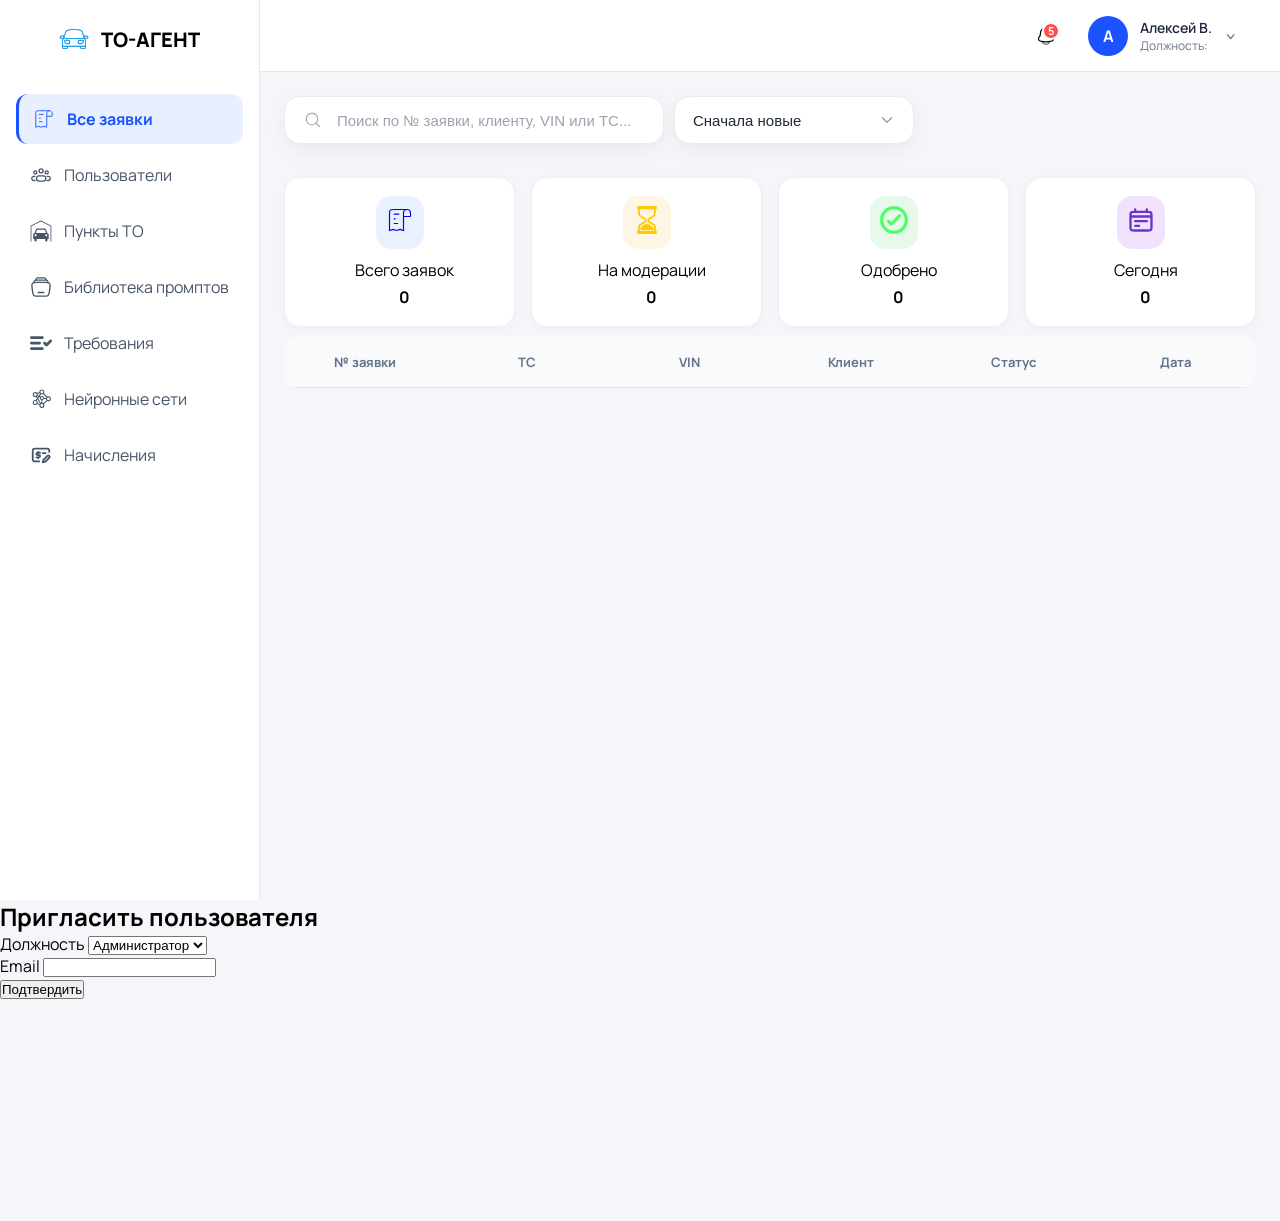
==== commit a4d96f1c: "блядская буква S" ====
--- a/AdminPage/Mainpage.html
+++ b/AdminPage/Mainpage.html
@@ -255,7 +255,7 @@
                                             <svg class="SelectArrow" xmlns="http://www.w3.org/2000/svg" viewBox="0 0 24 24" fill="none" stroke="currentColor" stroke-width="2" stroke-linecap="round" stroke-linejoin="round"> <polyline points="6 9 12 15 18 9"></polyline> </svg>
                                         </div>
                                     </div>
-                                    <button class="BtnAddNewUser">+ Добавить</button>
+                                    <button class="BtnInviteNewUser">+ Добавить</button>
                                 </div>
 
                                 <table class="UsersTable">
@@ -1145,15 +1145,30 @@
             </div>
         </section>
 
-        <section id="AddNewUserModal" class="AddNewUserModalSection">
-            <div class="AddNewUserModalOverlay"></div>
-
-            <div class="AddNewUserCard">
-                <div class="AddNewUserHeader">
-                    <h2>Добавить пользователя</h2>
-                </div>
-            </div>
-
+        <section id="InviteNewUserModal" class="InviteNewUserModalSection">
+            <div class="InviteNewUserModalOverlay"></div>
+
+            <div class="InviteNewUserModalCard">
+                <div class="InviteNewUserModalHeader">
+                    <h2>Пригласить пользователя</h2>
+                </div>
+            </div>
+            <div class="InviteNewUserModalContent">
+                <div class="InviteNewUserModalField">
+                    <label>Должность</label>
+                    <select>
+                        <option>Администратор</option>
+                        <option>Модератор</option>
+                    </select>
+                </div>
+                <div class="InviteNewUserModalField">
+                    <label>Email</label>
+                    <input type="text" id="NewUserEmailInput" class="InviteNewUserModalInput" placeholder="">
+                </div>
+            </div>
+            <div class="InviteNewUserModalFooter">
+                <button type="button" id="NewUserSubmitBtn" class="InviteNewUserSubmitButton">Подтвердить</button>
+            </div>
         </section>
 
         <section id="AddNewPromptModal" class="AddNewPromptSection">
@@ -1429,6 +1444,7 @@
     <script src="/AdminPage/js/renderers/neuronNetworksRenderer.js"></script>
     <script src="/AdminPage/js/renderers/modals/editApplicationPhotoRenderer.js"></script>
     <script src="/AdminPage/js/renderers/modals/redactUserModalRenderer.js"></script>
+    <script src="/AdminPage/js/renderers/modals/inviteNewUserRenderer.js"></script>
     
     <!-- Modals -->
     <script src="/AdminPage/js/handlers/modals/accrualModalHandlers.js"></script>
@@ -1441,6 +1457,7 @@
     <script src="/AdminPage/js/handlers/modals/newPromptModalHandlers.js"></script>
     <script src="/AdminPage/js/handlers/modals/newPtoModalHandlers.js"></script>
     <script src="/AdminPage/js/handlers/modals/newNeuronNetworkModalHandlers.js"></script>
+    <script src="/AdminPage/js/handlers/modals/inviteNewUserHandlers.js"></script>
     
     <script src="/AdminPage/js/handlers/modals/redactPtoModalHandlers.js"></script>
     <script src="/AdminPage/js/handlers/modals/redactUserModalHandlers.js"></script>
--- a/AdminPage/styles/screens/UsersScreen.css
+++ b/AdminPage/styles/screens/UsersScreen.css
@@ -87,7 +87,7 @@
     justify-content: space-between;
 }
 
-.BtnAddNewUser {
+.BtnInviteNewUser {
     border: none;
     background: #1a53ff;
     color: white;
@@ -98,7 +98,7 @@
     transition: 0.2s;
 }
 
-.BtnAddNewUser:hover{
+.BtnInviteNewUser:hover{
     background: #003fe0;
 }
 .UsersSortSelect:hover .SelectArrow{
@@ -231,7 +231,6 @@
     align-items: center;
     gap: 10px;
 }
-
 @media (max-width: 1024px) {
     .UsersTable thead {
         display: none;
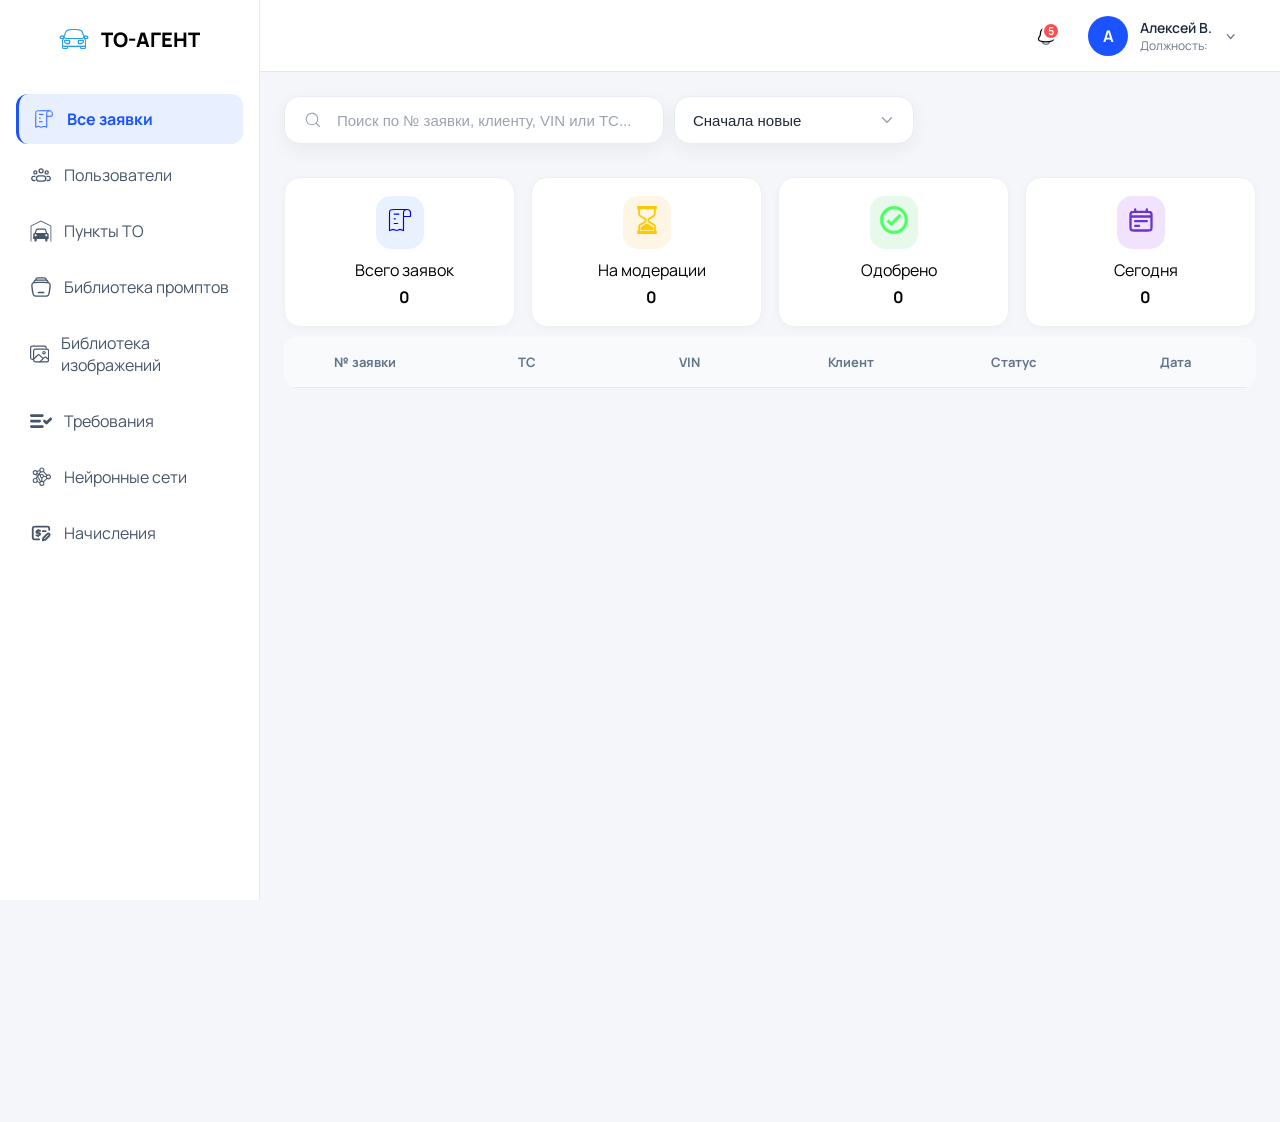
==== commit f81ca422: "save" ====
--- a/AdminPage/Mainpage.html
+++ b/AdminPage/Mainpage.html
@@ -36,12 +36,14 @@
     <link rel="stylesheet" href="styles/modals/AddNewNeuronNetworkModal.css">
     <link rel="stylesheet" href="styles/modals/RedactNeuronNetworkModal.css">
     <link rel="stylesheet" href="styles/modals/DeleteNeuronNetworkModal.css">
+    <link rel="stylesheet" href="styles/modals/InviteNewUserModal.css">
     
     <!-- Screens -->
     <link rel="stylesheet" href="styles/screens/ApplicationsScreen.css">
     <link rel="stylesheet" href="styles/screens/UsersScreen.css">
     <link rel="stylesheet" href="styles/screens/PtoScreen.css">
     <link rel="stylesheet" href="styles/screens/PromptsScreen.css">
+    <link rel="stylesheet" href="styles/screens/PhotoGalleryScreen.css">
     <link rel="stylesheet" href="styles/screens/RequirementsScreen.css">
     <link rel="stylesheet" href="styles/screens/NeuronNetworksScreen.css">
     <link rel="stylesheet" href="styles/screens/AccrualsScreen.css">
@@ -103,9 +105,12 @@
                         <svg class="MenuLinkSvgImage" viewBox="0 0 24 24" fill="none" xmlns="http://www.w3.org/2000/svg"> <g id="SVGRepo_bgCarrier" stroke-width="0"></g> <g id="SVGRepo_tracerCarrier" stroke-linecap="round" stroke-linejoin="round"></g> <g id="SVGRepo_iconCarrier"> <path d="M19.5617 7C19.7904 5.69523 18.7863 4.5 17.4617 4.5H6.53788C5.21323 4.5 4.20922 5.69523 4.43784 7" stroke="currentColor" stroke-width="1.5"></path> <path d="M17.4999 4.5C17.5283 4.24092 17.5425 4.11135 17.5427 4.00435C17.545 2.98072 16.7739 2.12064 15.7561 2.01142C15.6497 2 15.5194 2 15.2588 2H8.74099C8.48035 2 8.35002 2 8.24362 2.01142C7.22584 2.12064 6.45481 2.98072 6.45704 4.00434C6.45727 4.11135 6.47146 4.2409 6.49983 4.5" stroke="currentColor" stroke-width="1.5"></path> <path d="M15 18H9" stroke="currentColor" stroke-width="1.5" stroke-linecap="round"> </path> <path d="M2.38351 13.793C1.93748 10.6294 1.71447 9.04765 2.66232 8.02383C3.61017 7 5.29758 7 8.67239 7H15.3276C18.7024 7 20.3898 7 21.3377 8.02383C22.2855 9.04765 22.0625 10.6294 21.6165 13.793L21.1935 16.793C20.8437 19.2739 20.6689 20.5143 19.7717 21.2572C18.8745 22 17.5512 22 14.9046 22H9.09536C6.44881 22 5.12553 22 4.22834 21.2572C3.33115 20.5143 3.15626 19.2739 2.80648 16.793L2.38351 13.793Z" stroke="currentColor" stroke-width="1.5"></path> </g> </svg>
                         <span class="MenuLinkSpan">Библиотека промптов</span>
                     </a>
-
+                    <a href="#" class="MenuLink NavigationLibraryOfPhotos" data-target="photogallery">
+                        <svg  class="MenuLinkSvgImage" viewBox="0 0 512 512" xmlns="http://www.w3.org/2000/svg" fill="currentColor"><g id="SVGRepo_bgCarrier" stroke-width="0"></g><g id="SVGRepo_tracerCarrier" stroke-linecap="round" stroke-linejoin="round"></g><g id="SVGRepo_iconCarrier"><title>ionicons-v5-e</title><path d="M432,112V96a48.14,48.14,0,0,0-48-48H64A48.14,48.14,0,0,0,16,96V352a48.14,48.14,0,0,0,48,48H80" style="fill:none;stroke:currentColor;stroke-linejoin:round;stroke-width:32px"></path><rect x="96" y="128" width="400" height="336" rx="45.99" ry="45.99" style="fill:none;stroke:currentColor;stroke-linejoin:round;stroke-width:32px"></rect><ellipse cx="372.92" cy="219.64" rx="30.77" ry="30.55" style="fill:none;stroke:currentColor;stroke-miterlimit:10;stroke-width:32px"></ellipse><path d="M342.15,372.17,255,285.78a30.93,30.93,0,0,0-42.18-1.21L96,387.64" style="fill:none;stroke:currentColor;stroke-linecap:round;stroke-linejoin:round;stroke-width:32px"></path><path d="M265.23,464,383.82,346.27a31,31,0,0,1,41.46-1.87L496,402.91" style="fill:none;stroke:currentColor;stroke-linecap:round;stroke-linejoin:round;stroke-width:32px"></path></g></svg>
+                        <span class="MenuLinkSpan">Библиотека изображений</span>
+                    </a>
                     <a href="#" class="MenuLink NavigationRequirements" data-target="requirements">
-                        <svg class="MenuLinkSvgImage" viewBox="0 0 16 16" xmlns="http://www.w3.org/2000/svg" fill="#000000" stroke="#000000" stroke-width="0.00016"> <g id="SVGRepo_bgCarrier" stroke-width="0"></g> <g id="SVGRepo_tracerCarrier" stroke-linecap="round" stroke-linejoin="round"></g> <g id="SVGRepo_iconCarrier"> <path d="M1 3C0.447715 3 0 3.44772 0 4C0 4.55228 0.447716 5 1 5H9C9.55228 5 10 4.55228 10 4C10 3.44772 9.55228 3 9 3H1Z" fill="currentColor"></path> <path d="M1 7C0.447715 7 0 7.44772 0 8C0 8.55228 0.447715 9 1 9H7C7.55228 9 8 8.55228 8 8C8 7.44772 7.55228 7 7 7H1Z" fill="currentColor"></path> <path d="M0 12C0 11.4477 0.447715 11 1 11H9C9.55228 11 10 11.4477 10 12C10 12.5523 9.55228 13 9 13H1C0.447716 13 0 12.5523 0 12Z" fill="currentColor"></path> <path d="M15.707 7.20711C16.0975 6.81658 16.0975 6.18342 15.707 5.79289C15.3165 5.40237 14.6833 5.40237 14.2928 5.79289L11.9999 8.08579L11.2115 7.29741C10.821 6.90689 10.1878 6.90689 9.79729 7.29741C9.40676 7.68793 9.40676 8.3211 9.79729 8.71162L11.2928 10.2071C11.6833 10.5976 12.3165 10.5976 12.707 10.2071L15.707 7.20711Z" fill="currentColor"></path> </g> </svg>
+                        <svg class="MenuLinkSvgImage" viewBox="0 0 16 16" xmlns="http://www.w3.org/2000/svg" fill="currentColor" stroke="currentColor" stroke-width="0.00016"> <g id="SVGRepo_bgCarrier" stroke-width="0"></g> <g id="SVGRepo_tracerCarrier" stroke-linecap="round" stroke-linejoin="round"></g> <g id="SVGRepo_iconCarrier"> <path d="M1 3C0.447715 3 0 3.44772 0 4C0 4.55228 0.447716 5 1 5H9C9.55228 5 10 4.55228 10 4C10 3.44772 9.55228 3 9 3H1Z" fill="currentColor"></path> <path d="M1 7C0.447715 7 0 7.44772 0 8C0 8.55228 0.447715 9 1 9H7C7.55228 9 8 8.55228 8 8C8 7.44772 7.55228 7 7 7H1Z" fill="currentColor"></path> <path d="M0 12C0 11.4477 0.447715 11 1 11H9C9.55228 11 10 11.4477 10 12C10 12.5523 9.55228 13 9 13H1C0.447716 13 0 12.5523 0 12Z" fill="currentColor"></path> <path d="M15.707 7.20711C16.0975 6.81658 16.0975 6.18342 15.707 5.79289C15.3165 5.40237 14.6833 5.40237 14.2928 5.79289L11.9999 8.08579L11.2115 7.29741C10.821 6.90689 10.1878 6.90689 9.79729 7.29741C9.40676 7.68793 9.40676 8.3211 9.79729 8.71162L11.2928 10.2071C11.6833 10.5976 12.3165 10.5976 12.707 10.2071L15.707 7.20711Z" fill="currentColor"></path> </g> </svg>
                         <span class="MenuLinkSpan">Требования</span>
                     </a>
 
@@ -117,8 +122,7 @@
                     <a href="#" class="MenuLink NavigationAccruals" data-target="accruals">
                         <svg class="MenuLinkSvgImage" viewBox="0 0 24 24" fill="none" xmlns="http://www.w3.org/2000/svg"> <g id="SVGRepo_bgCarrier" stroke-width="0"></g> <g id="SVGRepo_tracerCarrier" stroke-linecap="round" stroke-linejoin="round"></g> <g id="SVGRepo_iconCarrier"> <path d="M10 19H6.2C5.0799 19 4.51984 19 4.09202 18.782C3.71569 18.5903 3.40973 18.2843 3.21799 17.908C3 17.4802 3 16.9201 3 15.8V8.2C3 7.07989 3 6.51984 3.21799 6.09202C3.40973 5.71569 3.71569 5.40973 4.09202 5.21799C4.51984 5 5.0799 5 6.2 5H17.8C18.9201 5 19.4802 5 19.908 5.21799C20.2843 5.40973 20.5903 5.71569 20.782 6.09202C21 6.51984 21 7.0799 21 8.2V8.5M9 9.5V8.5M9 9.5H11.0001M9 9.5C7.88279 9.49998 7.00244 9.62616 7.0001 10.8325C6.99834 11.7328 7.00009 12 9.00009 12C11.0001 12 11.0001 12.2055 11.0001 13.1667C11.0001 13.889 11 14.5 9 14.5M9 15.5V14.5M9 14.5L7.0001 14.5M14 10H17M14 20L16.025 19.595C16.2015 19.5597 16.2898 19.542 16.3721 19.5097C16.4452 19.4811 16.5147 19.4439 16.579 19.399C16.6516 19.3484 16.7152 19.2848 16.8426 19.1574L21 15C21.5523 14.4477 21.5523 13.5523 21 13C20.4477 12.4477 19.5523 12.4477 19 13L14.8426 17.1574C14.7152 17.2848 14.6516 17.3484 14.601 17.421C14.5561 17.4853 14.5189 17.5548 14.4903 17.6279C14.458 17.7102 14.4403 17.7985 14.405 17.975L14 20Z" stroke="currentColor" stroke-width="2" stroke-linecap="round" stroke-linejoin="round"></path> </g> </svg>
                         <span class="MenuLinkSpan">Начисления</span>
-                    </a>
-
+                    </a>       
                 </nav>
             </aside>
             <div class="SidebarOverlay" id="sidebarOverlay"></div>
@@ -255,7 +259,7 @@
                                             <svg class="SelectArrow" xmlns="http://www.w3.org/2000/svg" viewBox="0 0 24 24" fill="none" stroke="currentColor" stroke-width="2" stroke-linecap="round" stroke-linejoin="round"> <polyline points="6 9 12 15 18 9"></polyline> </svg>
                                         </div>
                                     </div>
-                                    <button class="BtnInviteNewUser">+ Добавить</button>
+                                    <button class="BtnInviteNewUser">+ Пригласить</button>
                                 </div>
 
                                 <table class="UsersTable">
@@ -356,6 +360,42 @@
                                         </tbody>
                                     </table>
                                     <div class="PromptsPagination"></div>
+                            </section>
+                        </div>
+
+                        <div class="LibraryOfPhotosScreen" id="LibraryOfPhotosScreen" data-screen="photogallery">
+                            <section class="TableSection">
+                                <div class="PhotoGalleryHeaderSection">
+                                    <div class="PhotoGallerySortSection">
+                                        <div class="PhotoGallerySearchSort">
+                                            <svg viewBox="-102.4 -102.4 1228.80 1228.80"> <path d="M448 768A320 320 0 1 0 448 128a320 320 0 0 0 0 640z m297.344-76.992l214.592 214.592-54.336 54.336-214.592-214.592a384 384 0 1 1 54.336-54.336z" /> </svg>
+                                            <input id="PhotoGallerySearchSortInput" type="text" placeholder="Поиск по названию ...">
+                                        </div>
+                                        <div class="PhotoGallerySortSelect">
+                                            <select>
+                                                <option value="numberAsc">№ Изображения ↑</option>
+                                                <option value="numberDesc">№ Изображения ↓</option>
+                                            </select>
+                                            <svg class="SelectArrow" xmlns="http://www.w3.org/2000/svg" viewBox="0 0 24 24" fill="none" stroke="currentColor" stroke-width="2" stroke-linecap="round" stroke-linejoin="round"> <polyline points="6 9 12 15 18 9"></polyline> </svg>
+                                             
+                                        </div>
+                                    </div>
+                                    <button class="BtnAddNewPhoto">+ Добавить фото</button>
+                                </div>
+                                <table class="PhotoGalleryTable">
+                                    <thead>
+                                        <tr>
+                                            <th>№ Изображения</th> 
+                                            <th>Название</th>
+                                        </tr>
+                                    </thead>
+                                    <tbody>
+                                        <tr class="PhotoGalleryTableRow">
+
+                                        </tr>
+                                    </tbody>
+                                </table>
+                                <div class="PhotoGalleryPagination"></div>
                             </section>
                         </div>
 
@@ -1144,33 +1184,35 @@
                 </div>
             </div>
         </section>
-
+        
         <section id="InviteNewUserModal" class="InviteNewUserModalSection">
             <div class="InviteNewUserModalOverlay"></div>
-
             <div class="InviteNewUserModalCard">
                 <div class="InviteNewUserModalHeader">
                     <h2>Пригласить пользователя</h2>
                 </div>
-            </div>
-            <div class="InviteNewUserModalContent">
-                <div class="InviteNewUserModalField">
-                    <label>Должность</label>
-                    <select>
-                        <option>Администратор</option>
-                        <option>Модератор</option>
-                    </select>
-                </div>
-                <div class="InviteNewUserModalField">
-                    <label>Email</label>
-                    <input type="text" id="NewUserEmailInput" class="InviteNewUserModalInput" placeholder="">
-                </div>
-            </div>
-            <div class="InviteNewUserModalFooter">
-                <button type="button" id="NewUserSubmitBtn" class="InviteNewUserSubmitButton">Подтвердить</button>
-            </div>
-        </section>
-
+        
+                <div class="InviteNewUserModalContent">
+                    <div class="InviteNewUserModalField">
+                        <label>Должность</label>
+                        <select class="InviteNewUserModalSelect">
+                            <option value="admin">Администратор</option>
+                            <option value="moderator">Модератор</option>
+                        </select> 
+                    </div>
+                    
+                    <div class="InviteNewUserModalField">
+                        <label>Email</label>
+                        <input type="text" id="InviteNewUserEmailInput" class="InviteNewUserModalInput" placeholder="">
+                    </div>
+                </div>
+        
+                <div class="InviteNewUserModalFooter">
+                    <button type="button" id="InviteNewUserSubmitBtn" class="InviteNewUserSubmitButton">Пригласить</button>
+                </div>
+            </div>
+        </section>
+        
         <section id="AddNewPromptModal" class="AddNewPromptSection">
             <div class="AddNewPromptModalOverlay"></div>
 
@@ -1406,20 +1448,19 @@
     <script src="/utils.js"></script>
     <script src="../LibVendors/Signal/signalR.js"></script>
 
-    <script src="/JS/ApiServices/AuthService.js"></script>
-    <script src="/JS/ApiServices/AdminService.js"></script>
-    <script src="/JS/ApiServices/PromptService.js"></script>
-    <script src="/JS/ApiServices/PtoService.js"></script>
-    <script src="/JS/ApiServices/UserService.js"></script>
-    <script src="/JS/ApiServices/VehicleService.js"></script>
-    <script src="/JS/ApiServices/ApplicationService.js"></script>
-    <script src="/JS/ApiServices/RequirementService.js"></script>
-    <script src="/JS/ApiServices/PaymentService.js"></script>
-    <script src="/JS/ApiServices/NeuronNetworkService.js"></script>
-    <script src="/JS/ApiServices/NotificationService.js"></script>
-    <script src="../JS/CommonManagers/SignalRClient.js"></script>
-    <script src="/JS/CommonManagers/PaginationManager.js"></script>
-    
+    <script src="/Common/JS/ApiServices/AuthService.js"></script>
+    <script src="/Common/JS/ApiServices/AdminService.js"></script>
+    <script src="/Common/JS/ApiServices/PromptService.js"></script>
+    <script src="/Common/JS/ApiServices/PtoService.js"></script>
+    <script src="/Common/JS/ApiServices/UserService.js"></script>
+    <script src="/Common/JS/ApiServices/VehicleService.js"></script>
+    <script src="/Common/JS/ApiServices/ApplicationService.js"></script>
+    <script src="/Common/JS/ApiServices/RequirementService.js"></script>
+    <script src="/Common/JS/ApiServices/PaymentService.js"></script>
+    <script src="/Common/JS/ApiServices/NeuronNetworkService.js"></script>
+    <script src="/Common/JS/ApiServices/NotificationService.js"></script>
+    <script src="/Common/JS/CommonManagers/SignalRClient.js"></script>
+    <script src="/Common/JS/CommonManagers/PaginationManager.js"></script>
 
     <script src="/AdminPage/js/state.js"></script>
     <script src="/AdminPage/js/actions.js"></script>
@@ -1445,7 +1486,7 @@
     <script src="/AdminPage/js/renderers/modals/editApplicationPhotoRenderer.js"></script>
     <script src="/AdminPage/js/renderers/modals/redactUserModalRenderer.js"></script>
     <script src="/AdminPage/js/renderers/modals/inviteNewUserRenderer.js"></script>
-    
+
     <!-- Modals -->
     <script src="/AdminPage/js/handlers/modals/accrualModalHandlers.js"></script>
     <script src="/AdminPage/js/handlers/modals/addNewDocumentRequirementModalHandlers.js"></script>
--- a/AdminPage/styles/modals/InviteNewUserModal.css
+++ b/AdminPage/styles/modals/InviteNewUserModal.css
@@ -0,0 +1,134 @@
+.InviteNewUserModalSection {
+    position: fixed;
+    top: 0;
+    left: 0;
+    width: 100%;
+    height: 100%;
+    display: flex;
+    align-items: center;
+    justify-content: center;
+    z-index: 10000;
+    
+    opacity: 0;
+    visibility: hidden;
+    transition: opacity 0.3s ease, visibility 0.3s ease;
+}
+
+.InviteNewUserModalOverlay {
+    position: absolute;
+    top: 0;
+    left: 0;
+    width: 100%;
+    height: 100%;
+    background: rgb(0 0 0 / 20%);
+    backdrop-filter: blur(2px);
+}
+
+.InviteNewUserModalCard {
+    position: relative;
+    width: 100%;
+    max-width: 440px; 
+    background: #ffffff;
+    border-radius: 16px;
+    box-shadow: 0 20px 25px -5px rgba(0, 0, 0, 0.1), 0 10px 10px -5px rgba(0, 0, 0, 0.04);
+    z-index: 10001;
+    overflow: hidden;
+    border: 1px solid #f1f5f9;
+
+    transform: translateY(100px);
+    transition: transform 0.3s cubic-bezier(0.34, 1.56, 0.64, 1);
+}
+
+.InviteNewUserModalSection.Active {
+    opacity: 1;
+    visibility: visible;
+}
+
+.InviteNewUserModalSection.Active .InviteNewUserModalCard {
+    transform: translateY(0);
+}
+
+.InviteNewUserModalHeader {
+    display: flex;
+    align-items: center;
+    justify-content: center;
+    padding: 20px;
+    background: #f8fafc;
+    border-bottom: 1px solid #e2e8f0;
+    position: relative;
+}
+
+.InviteNewUserModalHeader h2 {
+    font-size: 18px;
+    font-weight: 700;
+    color: #0f172a;
+    margin: 0;
+}
+
+.InviteNewUserModalContent {
+    padding: 24px;
+    display: flex;
+    flex-direction: column;
+    gap: 20px;
+}
+
+.InviteNewUserModalField {
+    display: flex;
+    flex-direction: column;
+    gap: 8px;
+    align-items: center;
+}
+
+.InviteNewUserModalField label {
+    font-size: 15px;
+    font-weight: 500;
+    color: #334155;
+    text-align: left;
+}
+
+.InviteNewUserModalInput,
+.InviteNewUserModalSelect {
+    width: 100%;
+    text-align: center;
+    padding: 12px 16px;
+    border: 1.5px solid #cbd5e1;
+    border-radius: 10px;
+    font-size: 15px;
+    color: #0f172a;
+    background: #ffffff;
+    box-sizing: border-box;
+    transition: border-color 0.2s ease, box-shadow 0.2s
+}
+
+.InviteNewUserModalInput:focus {
+    outline: none;
+    border-color: #2563eb;
+    box-shadow: 0 0 0 3px rgba(37, 99, 213, 0.15);
+}
+
+.InviteNewUserModalFooter {
+    padding: 0 24px 28px 24px;
+    display: flex;
+    justify-content: center;
+}
+
+.InviteNewUserSubmitButton {
+    width: 70%;
+    padding: 14px;
+    background: #1751ff; 
+    color: #ffffff;
+    border: none;
+    border-radius: 10px;
+    font-size: 16px;
+    font-weight: 600;
+    cursor: pointer;
+    transition: background 0.2s ease, transform 0.1s ease;
+}
+
+.InviteNewUserSubmitButton:hover {
+    background: #003be5;
+}
+
+.InviteNewUserSubmitButton:active {
+    transform: scale(0.98);
+}
--- a/AdminPage/styles/screens/PhotoGalleryScreen.css
+++ b/AdminPage/styles/screens/PhotoGalleryScreen.css
@@ -0,0 +1,329 @@
+.LibraryOfPhotosScreen{
+    height: 100%;
+    overflow-y: auto;
+    min-height: 0;
+}
+.LibraryOfPhotosScreen::-webkit-scrollbar {
+    width: 4px;            
+}
+.LibraryOfPhotosScreen::-webkit-scrollbar-track {
+    background: transparent;       
+}
+
+.LibraryOfPhotosScreen::-webkit-scrollbar-thumb {
+    background: #b8d4e3;        
+    border-radius: 20px;           
+    transition: all 0.3s ease;
+}
+
+.LibraryOfPhotosScreen::-webkit-scrollbar-thumb:hover {
+    background: #7eb8d4;         
+}
+
+.LibraryOfPhotosScreen::-webkit-scrollbar-thumb:active {
+    background: #5ba3c4;        
+}
+
+.LibraryOfPhotosScreen::-webkit-scrollbar-corner {
+    background: transparent;
+}
+.PhotoGalleryTable {
+    width: 100%;
+    background: white;
+    border-collapse: collapse;
+    border-radius: 14px;
+    overflow: hidden;
+    table-layout: fixed;
+}
+
+.PhotoGalleryTable th {
+    background: #f8fafc;
+    text-align: center;
+    padding: 16px 20px;
+    font-size: 13px;
+    color: #64748b;
+    border-bottom: 1px solid #e2e8f0;
+}
+
+.PhotoGalleryTable td {
+    text-align: center;
+    padding: 18px 20px;
+    font-size: 14px;
+    border-bottom: 1px solid #edf2f7;
+    word-wrap: break-word;
+    word-break: break-all; 
+    white-space: normal;
+}
+
+.PhotoGalleryActionsWrapper{
+    display: flex;
+    gap: 12px;
+    align-items: center;
+    justify-content: center;
+}
+
+.BtnAddNewPhoto {
+    border: none;
+    background: #1a53ff;
+    color: white;
+    padding: 12px 18px;
+    border-radius: 10px;
+    cursor: pointer;
+    font-weight: 700;
+    transition: 0.2s;
+}
+
+.BtnAddNewPhoto:hover{
+    background: #003fe0;
+}
+
+.BtnRedactPhoto, 
+.BtnDeletePhoto {
+    display: inline-flex;
+    align-items: center;
+    justify-content: center;
+    
+    width: 44px;  
+    height: 36px;
+    
+    background-color: #ffffff;
+    border: 1px solid #e2e8f0;
+    border-radius: 8px;      
+    
+    cursor: pointer;
+    box-sizing: border-box;
+    transition: all 0.2s ease-in-out; 
+}
+
+.BtnRedactPhoto:hover {
+    background-color: #f0fafd; 
+    border-color: #3b82f6;    
+}
+
+.BtnDeletePhoto:hover {
+    background-color: #fef2f2; 
+    border-color: #ef4444;  
+}
+
+.BtnRedactPhoto:active,
+.BtnDeletePhoto:active {
+    transform: scale(0.96); 
+}
+
+.PhotoGallerySortSelect:hover .SelectArrow{
+    color:#4F7CFF;
+}
+
+.PhotoGallerySortSelect:focus-within .SelectArrow{
+    color:#4F7CFF;
+}
+.PhotoGallerySearchSort{
+    width: 380px;
+    height: 48px;
+    display: flex;
+    align-items: center;
+    gap: 14px;
+    padding: 0 18px;
+    background: #fff;
+    border: 1px solid #e8edf5;
+    border-radius: 16px;
+    box-shadow: 0 6px 20px rgba(15, 23, 42, .05);
+    transition: .25s;
+}
+
+.PhotoGallerySearchSort:hover{
+    border-color:#cfd8e6;
+}
+
+.PhotoGallerySearchSort:focus-within{
+    border-color:#4F7CFF;
+    box-shadow:
+        0 0 0 4px rgba(79,124,255,.12),
+        0 10px 25px rgba(79,124,255,.12);
+}
+
+.PhotoGallerySearchSort svg{
+    width:20px;
+    height:20px;
+    fill:#9ca3af;
+    flex-shrink:0;
+}
+
+.PhotoGallerySearchSort input{
+    flex:1;
+
+    border:none;
+    outline:none;
+
+    background:transparent;
+
+    font-size:15px;
+    color:#1f2937;
+}
+
+.PhotoGallerySearchSort input::placeholder{
+    color:#9ca3af;
+}
+
+.PhotoGallerySortSelect {
+    position:relative;
+    width:240px;
+}
+
+.PhotoGallerySortSection {
+    display: flex;
+    gap: 10px;
+    justify-content: flex-start;
+    margin-bottom: 15px;
+}
+
+.PhotoGallerySortSelect select {
+    width:100%;
+    height: 48px;
+    padding:0 48px 0 18px;
+    border:1px solid #e8edf5;
+    border-radius:16px;
+    background:#fff;
+    font-size:15px;
+    font-weight:500;
+    color:#1f2937;
+    cursor:pointer;
+    outline:none;
+    appearance:none;
+    -webkit-appearance:none;
+    -moz-appearance:none;
+
+    box-shadow: 0 6px 20px rgba(15,23,42,.05);
+    transition:
+        border-color .25s,
+        box-shadow .25s,
+        transform .15s;
+}
+
+.PhotoGallerySortSelect select:hover{
+    border-color:#d5deeb;
+}
+
+.PhotoGallerySortSelect select:focus{
+    border-color:#4F7CFF;
+    box-shadow:
+        0 0 0 4px rgba(79,124,255,.12),
+        0 10px 25px rgba(79,124,255,.12);
+}
+.PhotoGalleryHeaderSection{
+    display: flex;
+    align-items: flex-start;
+    justify-content: space-between;
+}
+.PhotoGalleryPagination{
+    margin-top: 10px;
+    display: flex;
+    justify-content: flex-end;
+    align-items: center;
+    gap: 10px;
+}
+@media (max-width: 1024px) {
+    .PhotoGalleryTable thead {
+        display: none;
+    }
+
+    .PhotoGalleryTable tbody tr {
+        display: block;
+        background: white;
+        border-radius: 16px;
+        padding: 16px;
+        margin-bottom: 12px;
+        box-shadow: 0 2px 8px rgba(0, 0, 0, 0.06);
+        border: 1px solid #e8edf5;
+        transition: all 0.2s ease;
+    }
+
+    .PhotoGalleryTable tbody tr:active {
+        transform: scale(0.98);
+    }
+
+    .PhotoGalleryHeaderSection {
+        flex-direction: column;
+        gap: 12px;
+        display: flex;
+        margin-bottom: 16px;
+        align-items: center;
+    }
+    
+    .PhotoGalleryTable tbody td {
+        display: block;
+        align-items: center;
+        padding: 8px 0;
+        margin-left: 20px;
+        border: none;
+        border-bottom: 1px solid #f1f5f9;
+        text-align: left;
+        word-break: break-word;
+    }
+
+    .PhotoGalleryTable tbody td:last-child {
+        border-bottom: none;
+        padding-top: 12px;
+        justify-content: flex-start;
+    }
+
+    .PhotoGalleryTable tbody td::before {
+        content: attr(data-label);
+        font-weight: 600;
+        color: #64748b;
+        font-size: 12px;
+        min-width: 80px;
+        flex-shrink: 0;
+        text-transform: uppercase;
+        letter-spacing: 0.5px;
+    }
+
+    .PhotoGalleryTable tbody td {
+        background: transparent !important;
+    }
+
+    .PhotoGalleryTable tbody td:last-child {
+        gap: 8px;
+    }
+
+    .PhotoGalleryTable tbody td:last-child .BtnRedactPrompt,
+    .PhotoGalleryTable tbody td:last-child .BtnDeletePrompt {
+        width: 40px;
+        height: 36px;
+    }
+
+    .PhotoGalleryTable {
+        background: transparent;
+        border-radius: 0;
+        overflow: visible;
+    }
+
+
+    .PhotoGallerySortSection {
+        flex-direction: column;
+        width: 100%;
+        gap: 10px;
+    }
+
+    .PhotoGallerySearchSort {
+        width: 100%;
+        max-width: 100%;
+        height: 44px;
+    }
+
+    .PhotoGallerySortSelect {
+        width: 100%;
+    }
+
+    .PhotoGallerySortSelect select {
+        height: 44px;
+    }
+
+    .TableSection {
+        padding: 12px;
+    }
+
+    .LibraryOfPhotosScreen {
+        padding: 0;
+    }
+}
